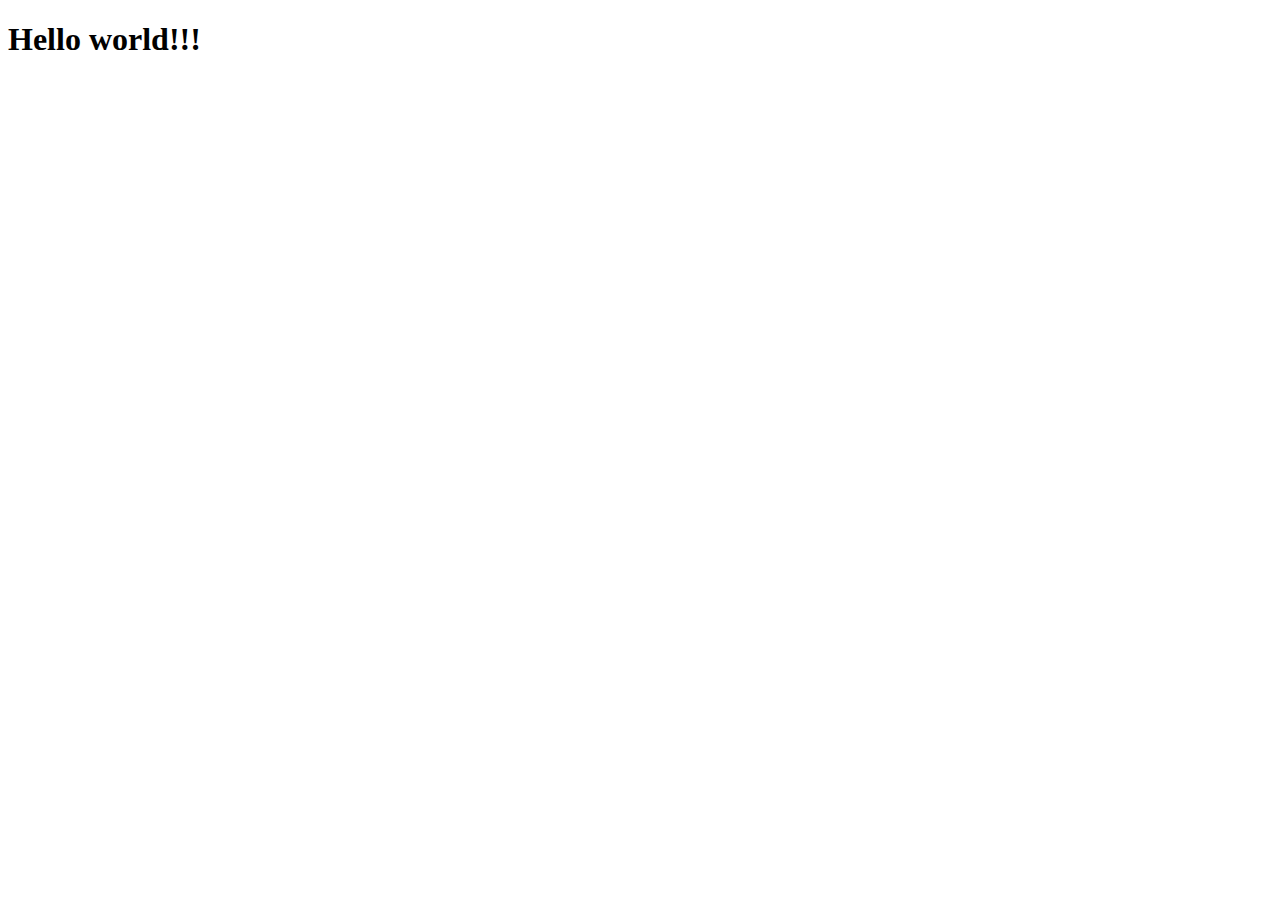
==== index.html @ 1564b21c "firt commit" ====
<!DOCTYPE html>
<html lang="en">
<head>
    <meta charset="UTF-8">
    <meta http-equiv="X-UA-Compatible" content="IE=edge">
    <meta name="viewport" content="width=device-width, initial-scale=1.0">
    <title>Document</title>
</head>
<body>
    <h1>Hello world!!!</h1>
</body>
</html>
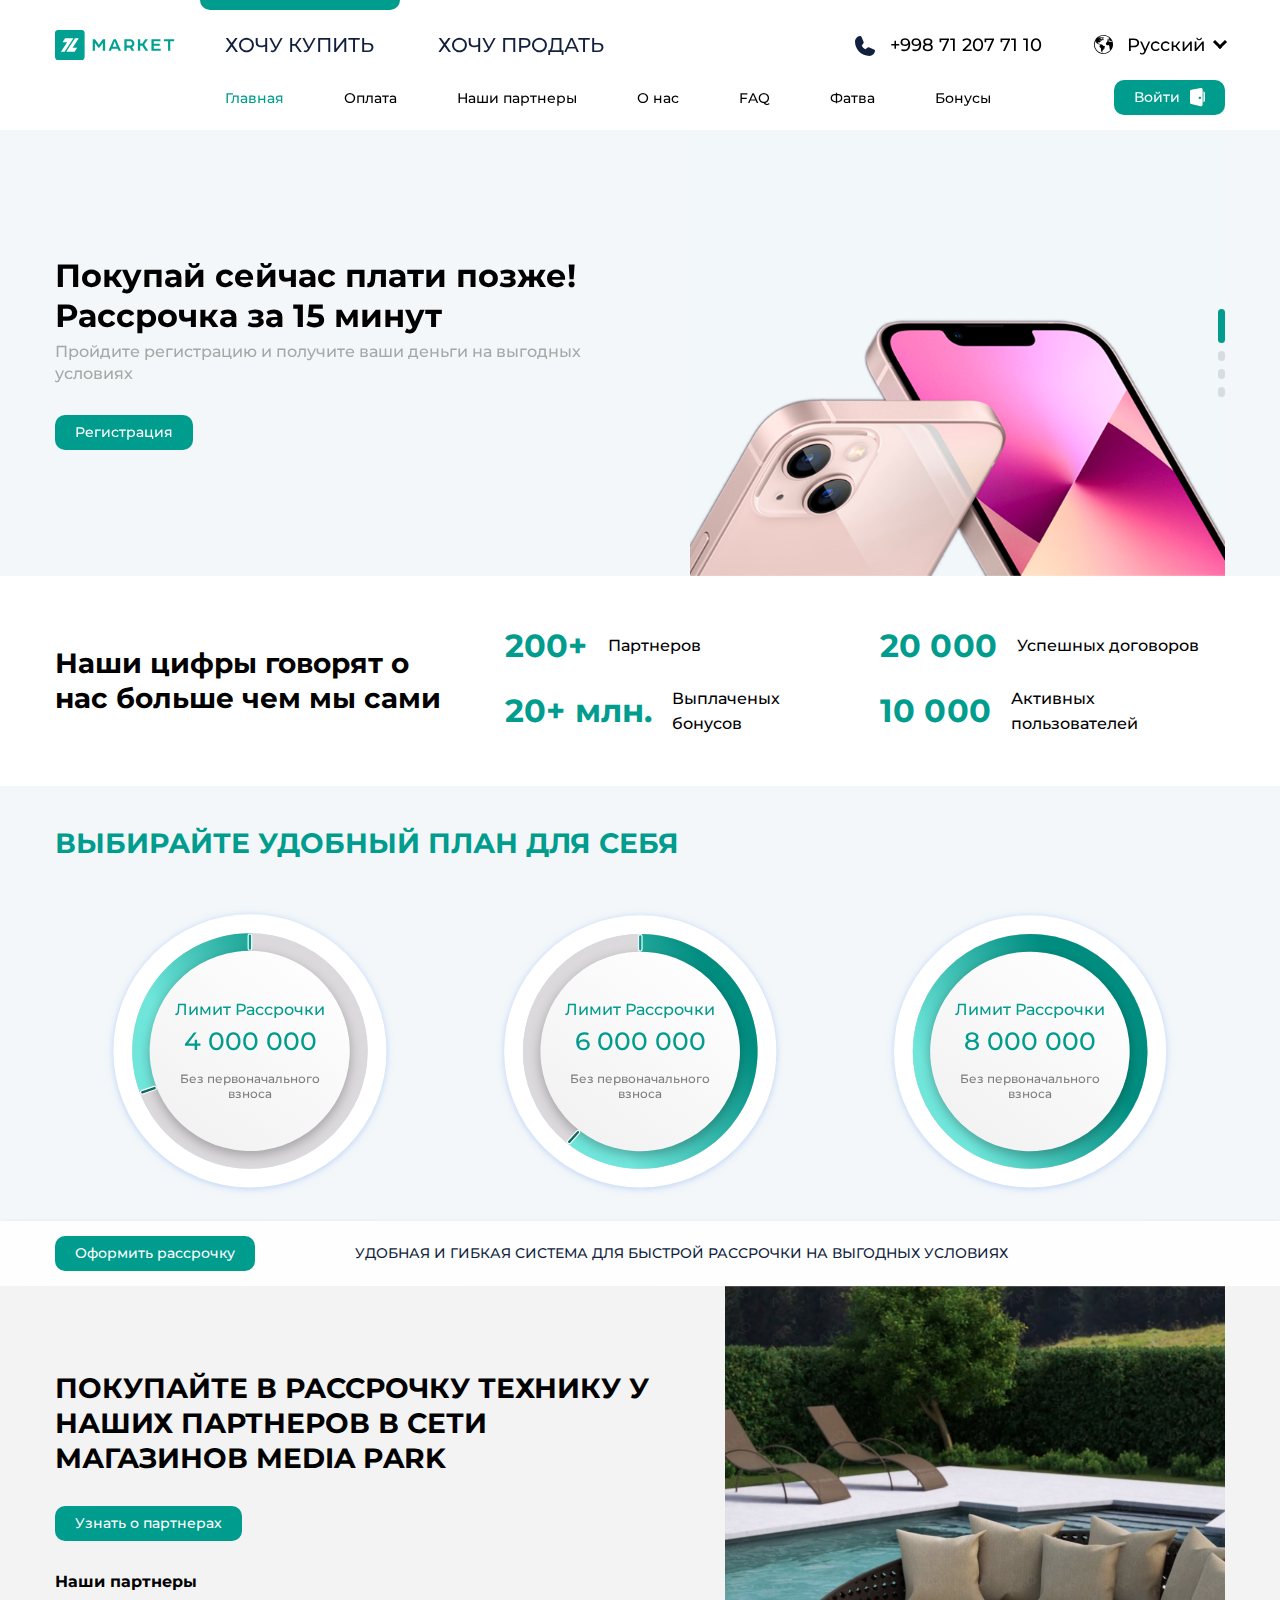
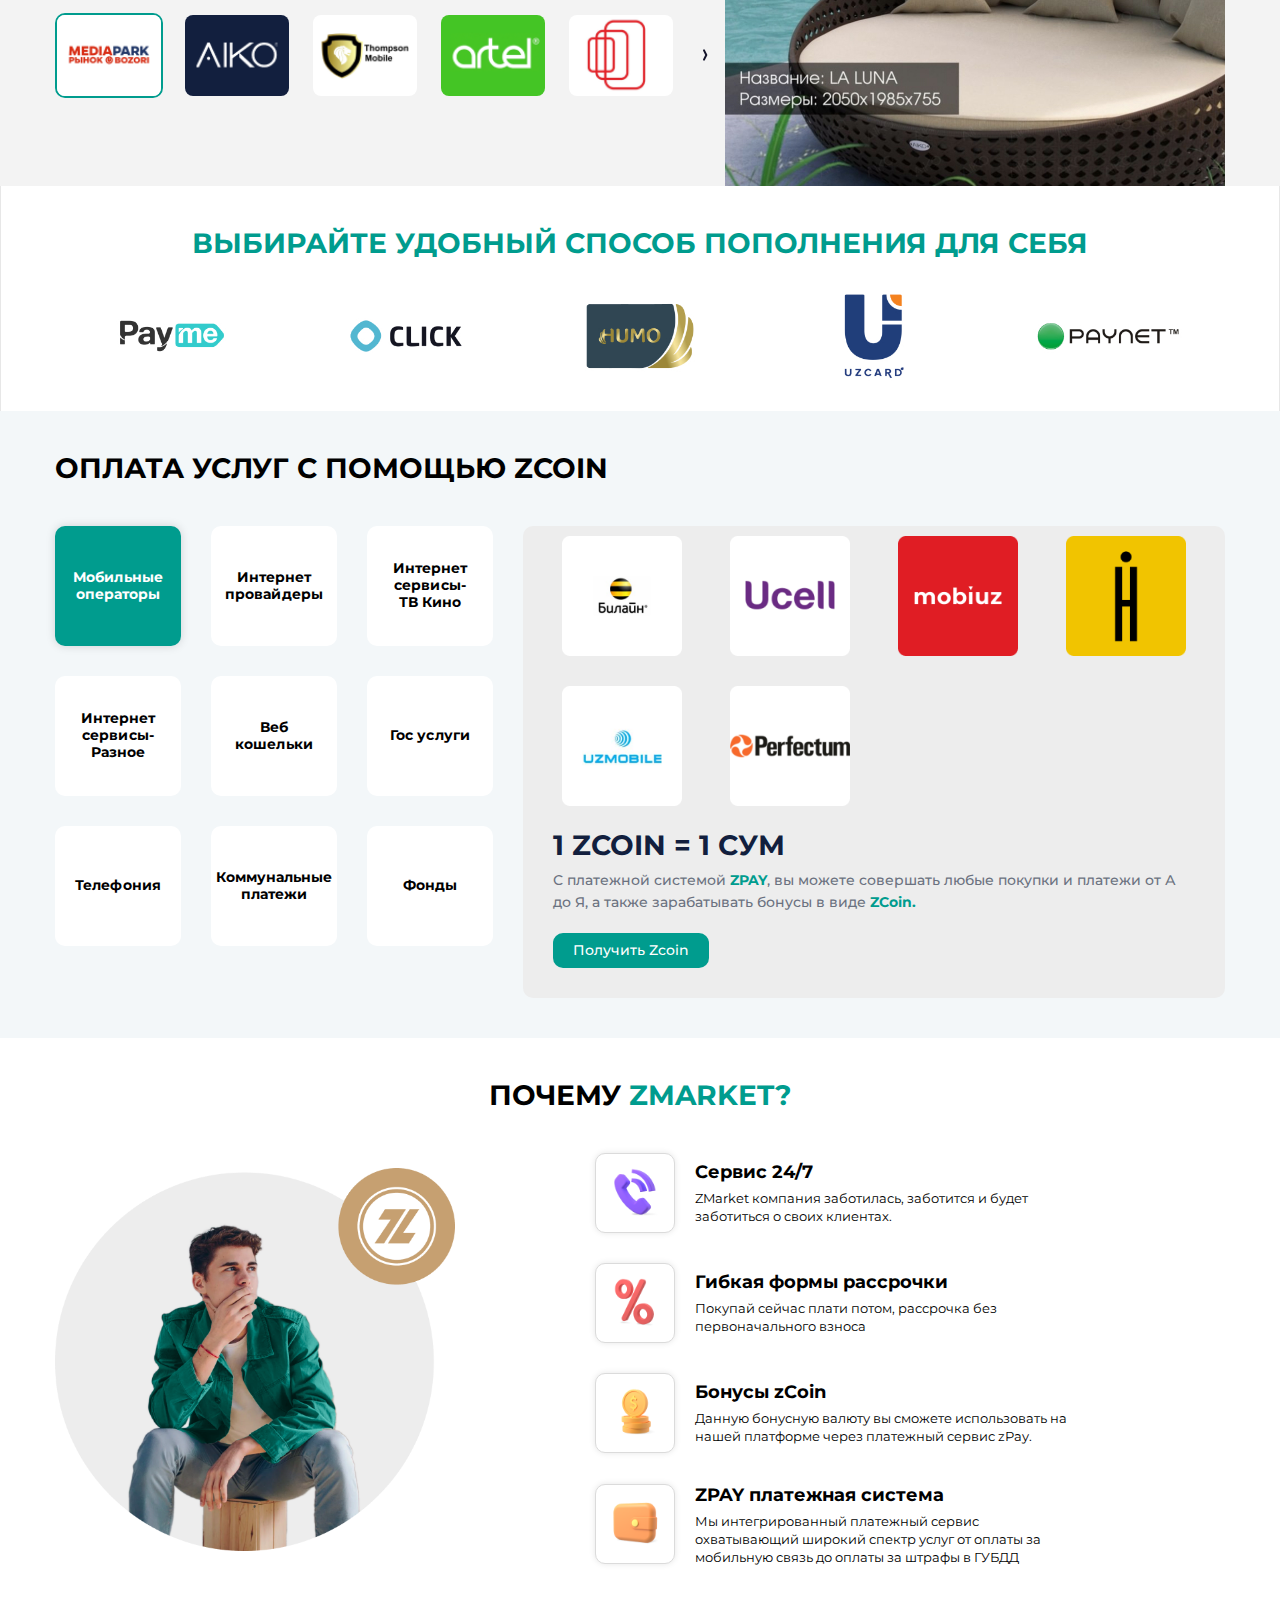
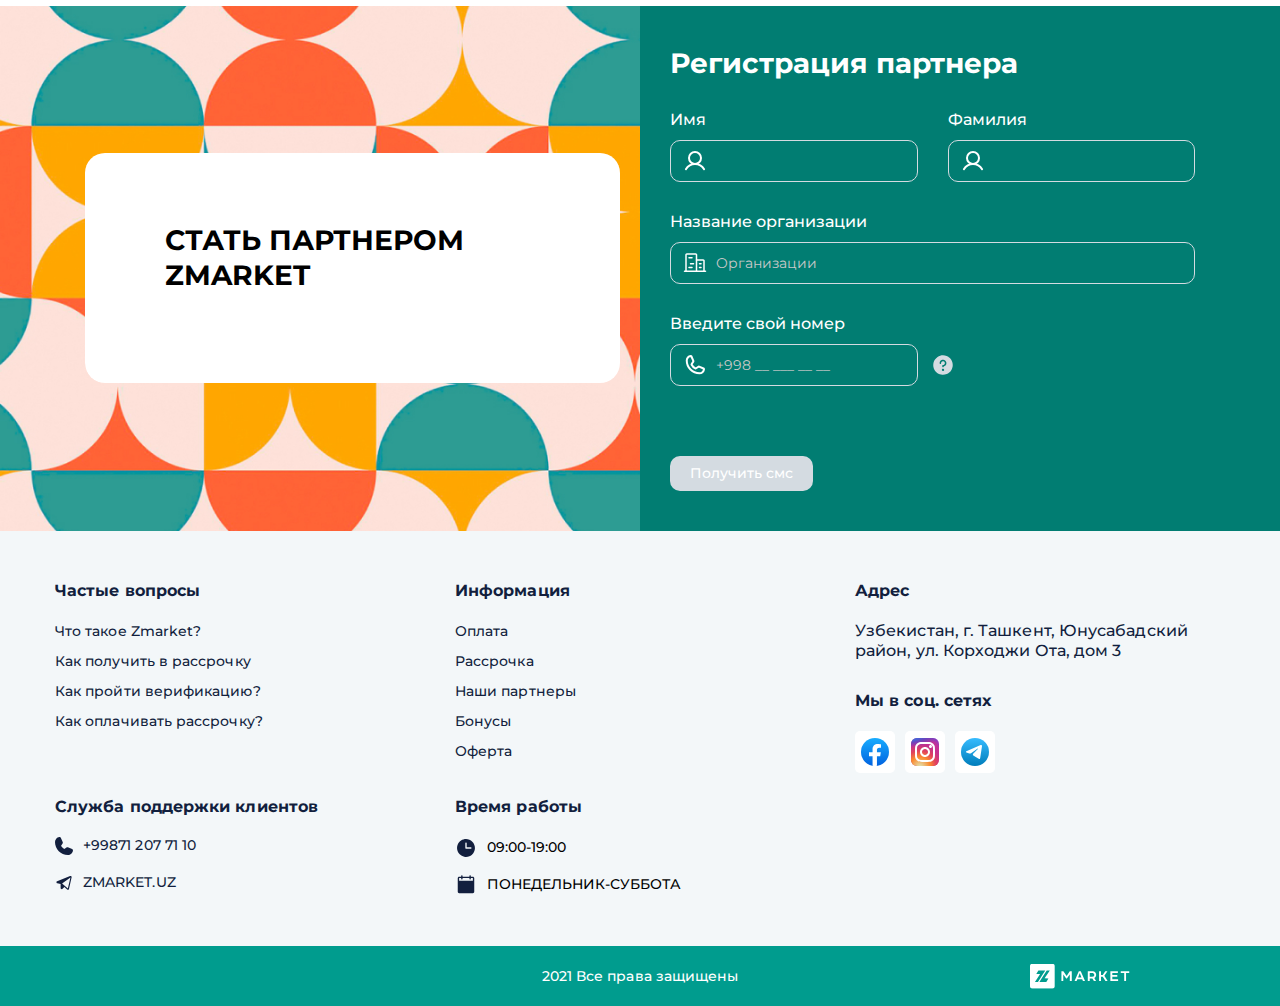
==== commit 145752c5: "add pages" ====
--- a/index.html
+++ b/index.html
@@ -1,12 +1 @@
-<!DOCTYPE html>
-<html lang="en">
-<head>
-    <meta charset="UTF-8">
-    <meta http-equiv="X-UA-Compatible" content="IE=edge">
-    <meta name="viewport" content="width=device-width, initial-scale=1.0">
-    <title>Document</title>
-</head>
-<body>
-    <h1>Hello world!!!</h1>
-</body>
-</html>+<!DOCTYPE html><html lang="en"><head><meta charset="UTF-8"><meta name="viewport" content="width=device-width,initial-scale=1"><meta http-equiv="X-UA-Compatible" content="ie=edge"><title>Generated by Gulp</title><link rel="preconnect" href="https://fonts.googleapis.com"><link rel="preconnect" href="https://fonts.gstatic.com" crossorigin><link href="https://fonts.googleapis.com/css2?family=Montserrat:wght@400;500;700&display=swap" rel="stylesheet"><link rel="stylesheet" href="css/swiper-bundle.min.css"><link rel="stylesheet" href="css/bootstrap.min.css"><link rel="stylesheet" href="css/vendor.min.css"><link rel="stylesheet" href="css/frontend.min.css"><link rel="stylesheet" href="css/style.css"></head><body class="redesign"><header><div class="hdr__sidebar__menu"><div class="main"><a href="#" data-toggle="modal" data-target="#exampleModalCenter" class="enter__to__site btn__template">Войти</a></div></div><div class="container"><div class="hdr__top"><div class="hdr__top__left"><a href="#" class="logo"><img src="images/logo.svg" alt=""></a><div class="sell_and_buy_block"><a href="#" class="active">Хочу купить</a> <a href="#">Хочу продать</a></div></div><div class="hdr__top__right"><a href="tel:+998 71 207 71 10" class="phone"><svg width="25" height="25" viewBox="0 0 25 25" fill="none" xmlns="http://www.w3.org/2000/svg"><path d="M23.7465 16.8033L17.8917 14.2942C17.586 14.1626 17.2523 14.1096 16.9209 14.1401C16.5895 14.1705 16.271 14.2834 15.9944 14.4685L12.864 16.5552C10.9508 15.6247 9.40234 14.083 8.46338 12.174L8.46362 12.1737L10.543 8.99646C10.724 8.72063 10.8338 8.40424 10.8626 8.07558C10.8914 7.74693 10.8383 7.41626 10.708 7.11316L8.19653 1.25342C8.02558 0.855659 7.73038 0.523977 7.35513 0.308034C6.97989 0.0920911 6.54479 0.00350612 6.11499 0.0555428C4.42607 0.272694 2.87398 1.09728 1.74865 2.37525C0.623315 3.65323 0.00172616 5.29718 0 7C0 16.9253 8.07471 25 18 25C19.7028 24.9983 21.3468 24.3767 22.6248 23.2513C23.9028 22.126 24.7273 20.5738 24.9445 18.8849C24.9964 18.4551 24.9077 18.02 24.6917 17.6448C24.4758 17.2696 24.1442 16.9744 23.7465 16.8033Z" fill="#121F3E"/></svg> +998 71 207 71 10</a><div class="language"><img src="images/earth.svg" alt=""> <span>Русский</span> <a href="#">Oʻzbekcha</a></div></div></div><div class="hdr__bottom"><div class="hamburger"><img src="images/hamburger.svg" alt=""></div><a href="index.html" class="logo__mobile"><img src="images/logo__ftr.svg" alt=""></a><div class="hdr__bottom__left"><ul><li><a href="#" class="active">Главная</a></li><li><a href="#">Оплата</a></li><li><a href="#">Наши партнеры</a></li><li><a href="#">О нас</a></li><li><a href="#">FAQ</a></li><li><a href="fatva.pdf" target="_blank">Фатва</a></li><li><a href="#">Бонусы</a></li></ul></div><a data-toggle="modal" data-target="#exampleModalCenter" href="#" class="enter__to__site btn__template">Войти <img src="images/enter.svg" alt=""></a></div></div></header><section class="installment__apply"><div class="container"><div class="swiper-container"><div class="swiper-wrapper"><div class="swiper-slide"><div class="installment_apply_main"><div class="left"><h2>Покупай сейчас плати позже! Рассрочка за 15 минут</h2><p>Пройдите регистрацию и получите ваши деньги на выгодных условиях</p><a href="#" class="btn__template">Регистрация</a></div><div class="right"><img src="images/phone_big.png" alt=""></div></div></div><div class="swiper-slide"><div class="installment_apply_main"><div class="left"><h2>Оформите рассрочку быстро за 3 шага</h2><p>Пройдите регистрацию и получите ваши деньги на выгодных условиях регистрацию и получите ваши деньги на выгодных условиях</p><a href="#" class="btn__template">Регистрация</a></div><div class="right"><img src="images/phone_big.png" alt=""></div></div></div><div class="swiper-slide"><div class="installment_apply_main"><div class="left"><h2>Оформите рассрочку быстро за 3 шага</h2><p>Пройдите регистрацию и получите ваши деньги на выгодных условиях</p><a href="#" class="btn__template">Регистрация</a></div><div class="right"><img src="images/phone_big.png" alt=""></div></div></div><div class="swiper-slide"><div class="installment_apply_main"><div class="left"><h2>Оформите рассрочку быстро за 3 шага</h2><p>Пройдите регистрацию регистрацию и получите ваши деньги на выгодных условиях и получите ваши деньги на выгодных условиях</p><a href="#" class="btn__template">Регистрация</a></div><div class="right"><img src="images/phone_big.png" alt=""></div></div></div></div><div class="swiper-pagination"></div></div></div></section><section class="about__width__numbers"><div class="container"><div class="flexis"><h2>Наши цифры говорят о нас больше чем мы сами</h2><div class="row"><div class="col-sm-6 col-3 flexible"><b>200+</b><span>Партнеров</span></div><div class="col-sm-6 col-3 flexible"><b>20 000</b><span>Успешных договоров</span></div><div class="col-sm-6 col-3 flexible"><b>20+ млн. </b><span>Выплаченых бонусов</span></div><div class="col-sm-6 col-3 flexible"><b>10 000</b><span>Активных пользователей</span></div></div></div></div></section><section class="choose__convenient__plan"><div class="top__convenient__plan"><div class="container"><h2 class="green__title">ВЫбирайте удобный план для себя</h2><div class="rounded_blocks_main"><div class="item_round" style="background-image: url('images/round1.svg');"><p>Лимит Рассрочки</p><b>4 000 000</b> <span>Без первоначального взноса</span></div><div class="item_round" style="background-image: url('images/round2.svg');"><p>Лимит Рассрочки</p><b>6 000 000</b> <span>Без первоначального взноса</span></div><div class="item_round" style="background-image: url('images/round3.svg');"><p>Лимит Рассрочки</p><b>8 000 000</b> <span>Без первоначального взноса</span></div></div></div></div><div class="bottom__convenient__plan"><div class="container"><div class="flexis"><a href="#" class="btn__template">Оформить рассрочку</a><p>Удобная и гибкая система для быстрой рассрочки на выгодных условиях</p></div></div></div></section><section class="by__from__our__partners"><div class="container"><div class="main__wrap"><h2>Покупайте В рассрочку технику у наших партнеров в сети магазинов Media Park</h2><a href="#" class="btn__template">Узнать о партнерах</a><h5>Наши партнеры</h5><div class="thumb__swiper"><div class="swiper-container gallery-thumbs"><div class="swiper-wrapper"><div class="swiper-slide"><img src="images/p1.png"></div><div class="swiper-slide"><img src="images/p2.png"></div><div class="swiper-slide"><img src="images/p3.png"></div><div class="swiper-slide"><img src="images/p4.png"></div><div class="swiper-slide"><img src="images/p5.png"></div><div class="swiper-slide"><img src="images/p6.png"></div><div class="swiper-slide"><img src="images/p3.png"></div><div class="swiper-slide"><img src="images/p4.png"></div></div></div><div class="prev__btn"><svg width="8" height="16" viewBox="0 0 8 16" fill="none" xmlns="http://www.w3.org/2000/svg"><path d="M5 3.33333L2.67894 7.97544L5 12.6176" stroke="#14142B" stroke-width="2" stroke-linecap="round" stroke-linejoin="round"/></svg></div><div class="next__btn"><svg width="8" height="16" viewBox="0 0 8 16" fill="none" xmlns="http://www.w3.org/2000/svg"><path d="M3 3.33333L5.32106 7.97544L3 12.6176" stroke="#14142B" stroke-width="2" stroke-linecap="round" stroke-linejoin="round"/></svg></div></div><div class="swiper-container gallery-top"><div class="swiper-wrapper"><div class="swiper-slide"><img src="images/aiko.jpg" alt=""></div><div class="swiper-slide"><img src="images/aiko.jpg" alt=""></div><div class="swiper-slide"><img src="images/aiko.jpg" alt=""></div><div class="swiper-slide"><img src="images/aiko.jpg" alt=""></div><div class="swiper-slide"><img src="images/aiko.jpg" alt=""></div><div class="swiper-slide"><img src="images/aiko.jpg" alt=""></div><div class="swiper-slide"><img src="images/aiko.jpg" alt=""></div><div class="swiper-slide"><img src="images/aiko.jpg" alt=""></div></div></div></div></div></section><section class="choose__type__pay"><div class="container"><h2 class="green__title">ВЫбирайте удобный способ пополнения для себя</h2><div class="flexible"><img src="images/payme.jpg" alt=""> <img src="images/click.jpg" alt=""> <img src="images/humo.jpg" alt=""> <img src="images/uzcard.jpg" alt=""> <img src="images/paynet.jpg" alt=""></div></div></section><section class="payment__using__zcoin"><div class="container"><h2>Оплата услуг с помощью ZCoin</h2><div class="payment__tab"><ul class="row row__60 nav"><li class="col-md-4"><a href="#ta1" class="active" data-toggle="tab">Мобильные операторы</a></li><li class="col-md-4"><a href="#ta2" data-toggle="tab">Интернет провайдеры</a></li><li class="col-md-4"><a href="#ta3" data-toggle="tab">Интернет сервисы- ТВ Кино</a></li><li class="col-md-4"><a href="#ta4" data-toggle="tab">Интернет сервисы-Разное</a></li><li class="col-md-4"><a href="#ta5" data-toggle="tab">Веб кошельки</a></li><li class="col-md-4"><a href="#ta6" data-toggle="tab">Гос услуги</a></li><li class="col-md-4"><a href="#ta7" data-toggle="tab">Телефония</a></li><li class="col-md-4"><a href="#ta8" data-toggle="tab">Коммунальные платежи</a></li><li class="col-md-4"><a href="#ta9" data-toggle="tab">Фонды</a></li></ul><div class="tab-content clearfix"><div class="tab-pane in active" id="ta1"><div class="imgs row row__60"><div class="col-md-4"><div class="img__parts"><img src="images/bilayn.png" alt=""></div></div><div class="col-md-4"><div class="img__parts"><img src="images/ucell.png" alt=""></div></div><div class="col-md-4"><div class="img__parts"><img src="images/ums.png" alt=""></div></div><div class="col-md-4"><div class="img__parts"><img src="images/human.png" alt=""></div></div><div class="col-md-4"><div class="img__parts"><img src="images/uzmobile.png" alt=""></div></div><div class="col-md-4"><div class="img__parts"><img src="images/perfectum.png" alt=""></div></div></div><h3>1 ZCOIN = 1 СУМ</h3><p>С платежной системой <span>ZPAY</span>, вы можете совершать любые покупки и платежи от А до Я, а также зарабатывать бонусы в виде <span>ZCoin.</span></p><a href="#" class="btn__template">Получить Zcoin</a></div><div class="tab-pane fade" id="ta2"><div class="imgs row row__60"><div class="col-md-4"><div class="img__parts"><img src="images/ums.png" alt=""></div></div><div class="col-md-4"><div class="img__parts"><img src="images/human.png" alt=""></div></div><div class="col-md-4"><div class="img__parts"><img src="images/uzmobile.png" alt=""></div></div><div class="col-md-4"><div class="img__parts"><img src="images/bilayn.png" alt=""></div></div><div class="col-md-4"><div class="img__parts"><img src="images/ucell.png" alt=""></div></div><div class="col-md-4"><div class="img__parts"><img src="images/perfectum.png" alt=""></div></div></div><h3>1 ZCOIN = 1 СУМ</h3><p>С платежной системой <span>ZPAY</span>, вы можете совершать любые покупки и платежи от А до Я, а также зарабатывать бонусы в виде <span>ZCoin.</span></p><a href="#" class="btn__template">Получить Zcoin</a></div><div class="tab-pane fade" id="ta3"><div class="imgs row row__60"><div class="col-md-4"><div class="img__parts"><img src="images/bilayn.png" alt=""></div></div><div class="col-md-4"><div class="img__parts"><img src="images/ucell.png" alt=""></div></div><div class="col-md-4"><div class="img__parts"><img src="images/ums.png" alt=""></div></div><div class="col-md-4"><div class="img__parts"><img src="images/human.png" alt=""></div></div><div class="col-md-4"><div class="img__parts"><img src="images/uzmobile.png" alt=""></div></div><div class="col-md-4"><div class="img__parts"><img src="images/perfectum.png" alt=""></div></div></div><h3>1 ZCOIN = 1 СУМ</h3><p>С платежной системой <span>ZPAY</span>, вы можете совершать любые покупки и платежи от А до Я, а также зарабатывать бонусы в виде <span>ZCoin.</span></p><p>С платежной системой <span>ZPAY</span>, вы можете совершать любые покупки и платежи от А до Я, а также зарабатывать бонусы в виде <span>ZCoin.</span></p><a href="#" class="btn__template">Получить Zcoin</a></div><div class="tab-pane fade" id="ta4"><div class="imgs row row__60"><div class="col-md-4"><div class="img__parts"><img src="images/bilayn.png" alt=""></div></div><div class="col-md-4"><div class="img__parts"><img src="images/ucell.png" alt=""></div></div><div class="col-md-4"><div class="img__parts"><img src="images/ums.png" alt=""></div></div><div class="col-md-4"><div class="img__parts"><img src="images/human.png" alt=""></div></div><div class="col-md-4"><div class="img__parts"><img src="images/uzmobile.png" alt=""></div></div><div class="col-md-4"><div class="img__parts"><img src="images/perfectum.png" alt=""></div></div></div><h3>1 ZCOIN = 1 СУМ</h3><p>С платежной системой <span>ZPAY</span>, вы можете совершать любые покупки и платежи от А до Я, а также зарабатывать бонусы в виде <span>ZCoin.</span></p><a href="#" class="btn__template">Получить Zcoin</a></div><div class="tab-pane fade" id="ta5"><div class="imgs row row__60"><div class="col-md-4"><div class="img__parts"><img src="images/bilayn.png" alt=""></div></div><div class="col-md-4"><div class="img__parts"><img src="images/ucell.png" alt=""></div></div><div class="col-md-4"><div class="img__parts"><img src="images/ums.png" alt=""></div></div><div class="col-md-4"><div class="img__parts"><img src="images/human.png" alt=""></div></div><div class="col-md-4"><div class="img__parts"><img src="images/uzmobile.png" alt=""></div></div><div class="col-md-4"><div class="img__parts"><img src="images/perfectum.png" alt=""></div></div></div><h3>1 ZCOIN = 1 СУМ</h3><p>С платежной системой <span>ZPAY</span>, вы можете совершать любые покупки и платежи от А до Я, а также зарабатывать бонусы в виде <span>ZCoin.</span></p><p>С платежной системой <span>ZPAY</span>, вы можете совершать любые покупки и платежи от А до Я, а также зарабатывать бонусы в виде <span>ZCoin.</span></p><p>С платежной системой <span>ZPAY</span>, вы можете совершать любые покупки и платежи от А до Я, а также зарабатывать бонусы в виде <span>ZCoin.</span></p><a href="#" class="btn__template">Получить Zcoin</a></div><div class="tab-pane fade" id="ta6"><div class="imgs row row__60"><div class="col-md-4"><div class="img__parts"><img src="images/bilayn.png" alt=""></div></div><div class="col-md-4"><div class="img__parts"><img src="images/ucell.png" alt=""></div></div><div class="col-md-4"><div class="img__parts"><img src="images/ums.png" alt=""></div></div><div class="col-md-4"><div class="img__parts"><img src="images/human.png" alt=""></div></div><div class="col-md-4"><div class="img__parts"><img src="images/uzmobile.png" alt=""></div></div><div class="col-md-4"><div class="img__parts"><img src="images/perfectum.png" alt=""></div></div></div><h3>1 ZCOIN = 1 СУМ</h3><p>С платежной системой <span>ZPAY</span>, вы можете совершать любые покупки и платежи от А до Я, а также зарабатывать бонусы в виде <span>ZCoin.</span></p><a href="#" class="btn__template">Получить Zcoin</a></div><div class="tab-pane fade" id="ta7"><div class="imgs row row__60"><div class="col-md-4"><div class="img__parts"><img src="images/bilayn.png" alt=""></div></div><div class="col-md-4"><div class="img__parts"><img src="images/ucell.png" alt=""></div></div><div class="col-md-4"><div class="img__parts"><img src="images/ums.png" alt=""></div></div><div class="col-md-4"><div class="img__parts"><img src="images/human.png" alt=""></div></div><div class="col-md-4"><div class="img__parts"><img src="images/uzmobile.png" alt=""></div></div><div class="col-md-4"><div class="img__parts"><img src="images/perfectum.png" alt=""></div></div></div><h3>1 ZCOIN = 1 СУМ</h3><p>С платежной системой <span>ZPAY</span>, вы можете совершать любые покупки и платежи от А до Я, а также зарабатывать бонусы в виде <span>ZCoin.</span></p><a href="#" class="btn__template">Получить Zcoin</a></div><div class="tab-pane fade" id="ta8"><div class="imgs row row__60"><div class="col-md-4"><div class="img__parts"><img src="images/bilayn.png" alt=""></div></div><div class="col-md-4"><div class="img__parts"><img src="images/ucell.png" alt=""></div></div><div class="col-md-4"><div class="img__parts"><img src="images/ums.png" alt=""></div></div><div class="col-md-4"><div class="img__parts"><img src="images/human.png" alt=""></div></div><div class="col-md-4"><div class="img__parts"><img src="images/uzmobile.png" alt=""></div></div><div class="col-md-4"><div class="img__parts"><img src="images/perfectum.png" alt=""></div></div></div><h3>1 ZCOIN = 1 СУМ</h3><p>С платежной системой <span>ZPAY</span>, вы можете совершать любые покупки и платежи от А до Я, а также зарабатывать бонусы в виде <span>ZCoin.</span></p><a href="#" class="btn__template">Получить Zcoin</a></div><div class="tab-pane fade" id="ta9"><div class="imgs row row__60"><div class="col-md-4"><div class="img__parts"><img src="images/bilayn.png" alt=""></div></div><div class="col-md-4"><div class="img__parts"><img src="images/ucell.png" alt=""></div></div><div class="col-md-4"><div class="img__parts"><img src="images/ums.png" alt=""></div></div><div class="col-md-4"><div class="img__parts"><img src="images/human.png" alt=""></div></div><div class="col-md-4"><div class="img__parts"><img src="images/uzmobile.png" alt=""></div></div><div class="col-md-4"><div class="img__parts"><img src="images/perfectum.png" alt=""></div></div></div><h3>1 ZCOIN = 1 СУМ</h3><p>С платежной системой <span>ZPAY</span>, вы можете совершать любые покупки и платежи от А до Я, а также зарабатывать бонусы в виде <span>ZCoin.</span></p><p>С платежной системой <span>ZPAY</span>, вы можете совершать любые покупки и платежи от А до Я, а также зарабатывать бонусы в виде <span>ZCoin.</span></p><p>С платежной системой <span>ZPAY</span>, вы можете совершать любые покупки и платежи от А до Я, а также зарабатывать бонусы в виде <span>ZCoin.</span></p><a href="#" class="btn__template">Получить Zcoin</a></div></div></div></div></section><section class="why__me"><div class="container"><h2 class="green__title"><span>Почему</span> Zmarket?</h2><div class="flexible"><div class="why__me__left"><img src="images/boy.png" alt=""></div><div class="why__me__right"><div class="item__advantage"><div class="img"><img src="images/phone__pink.png" alt=""></div><div class="text"><h5>Сервис 24/7</h5><p>ZMarket компания заботилась, заботится и будет заботиться о своих клиентах.</p></div></div><div class="item__advantage"><div class="img"><img src="images/discount.png" alt=""></div><div class="text"><h5>Гибкая формы рассрочки</h5><p>Покупай сейчас плати потом, рассрочка без первоначального взноса</p></div></div><div class="item__advantage"><div class="img"><img src="images/money.png" alt=""></div><div class="text"><h5>Бонусы zCoin</h5><p>Данную бонусную валюту вы сможете использовать на нашей платформе через платежный сервис zPay.</p></div></div><div class="item__advantage"><div class="img"><img src="images/perspective.png" alt=""></div><div class="text"><h5>ZPAY платежная система</h5><p>Мы интегрированный платежный сервис охватывающий широкий спектр услуг от оплаты за мобильную связь до оплаты за штрафы в ГУБДД</p></div></div></div></div></div></section><section class="become__partner" style="background-image: url('images/mask__bc.jpg');"><div class="container"><div class="flexis"><div class="left__block"><h2>Стать Партнером ZMARKET</h2></div><form action="#" class="right__block form__styles"><h3>Регистрация партнера</h3><div class="row"><div class="col-lg-6"><div class="form-group"><label for="">Имя</label> <input type="text" style="background-image: url('./images/user-icon.svg');"></div></div><div class="col-lg-6"><div class="form-group"><label for="">Фамилия</label> <input type="text" style="background-image: url('./images/user-icon.svg');"></div></div><div class="col-12"><div class="form-group"><label for="">Название организации</label> <input type="text" placeholder="Oрганизации" style="background-image: url('./images/organization.svg');"></div></div><div class="col-lg-6 col-10"><div class="form-group form__width__tooltip"><label for="">Введите свой номер</label> <input type="tel" placeholder="+998 __ ___ __ __" style="background-image: url('./images/phone-for-form.svg');"> <span class="tooltip__style" data-toggle="tooltip" data-placement="right" title="Введите свой номер"><img src="images/question.svg" alt=""></span></div></div></div><button disabled="disabled" class="btn__template">Получить смс</button></form></div></div></section><footer><div class="ftr__top"><div class="container"><div class="row"><div class="col-lg-4 col-sm-6"><h5 class="toggle_ftr">Частые вопросы</h5><ul><li><a href="#">Что такое Zmarket?</a></li><li><a href="#">Как получить в рассрочку</a></li><li><a href="#">Как пройти верификацию?</a></li><li><a href="#">Как оплачивать рассрочку?</a></li></ul></div><div class="col-lg-4 col-sm-6"><h5 class="toggle_ftr">Информация</h5><ul><li><a href="#">Оплата</a></li><li><a href="#">Рассрочка</a></li><li><a href="#">Наши партнеры</a></li><li><a href="#">Бонусы</a></li><li><a href="#">Оферта</a></li></ul></div><div class="col-lg-4 col-sm-6"><h5 class="toggle_ftr address__title__in__ftr">Адрес</h5><div class="to__adress"><a href="https://yandex.uz/maps/10335/tashkent/geo/1563339912/?ll=69.288185%2C41.364367&z=18" target="_blank">Узбекистан, г. Ташкент, Юнусабадский район, ул. Корходжи Ота, дом 3</a></div><h5 class="social__title__in__ftr">Мы в соц. сетях</h5><div class="socials"><a href="#"><img src="images/facebook.svg" alt=""></a><a href="#"><img src="images/instagram.svg" alt=""></a><a href="#"><img src="images/telegram.svg" alt=""></a></div></div><div class="col-lg-4 col-sm-6"><h5>Служба поддержки клиентов</h5><ul class="about_icons"><li><a href="tel:+998712077110" class="flexis"><svg width="25" height="25" viewBox="0 0 25 25" fill="none" xmlns="http://www.w3.org/2000/svg"><path d="M23.7465 16.8033L17.8917 14.2942C17.586 14.1626 17.2523 14.1096 16.9209 14.1401C16.5895 14.1705 16.271 14.2834 15.9944 14.4685L12.864 16.5552C10.9508 15.6247 9.40234 14.083 8.46338 12.174L8.46362 12.1737L10.543 8.99646C10.724 8.72063 10.8338 8.40424 10.8626 8.07558C10.8914 7.74693 10.8383 7.41626 10.708 7.11316L8.19653 1.25342C8.02558 0.855659 7.73038 0.523977 7.35513 0.308034C6.97989 0.0920911 6.54479 0.00350612 6.11499 0.0555428C4.42607 0.272694 2.87398 1.09728 1.74865 2.37525C0.623315 3.65323 0.00172616 5.29718 0 7C0 16.9253 8.07471 25 18 25C19.7028 24.9983 21.3468 24.3767 22.6248 23.2513C23.9028 22.126 24.7273 20.5738 24.9445 18.8849C24.9964 18.4551 24.9077 18.02 24.6917 17.6448C24.4758 17.2696 24.1442 16.9744 23.7465 16.8033Z" fill="#121F3E"/></svg> +99871 207 71 10</a></li><li><a href="https://t.me/zmarket_uz" class="flexis"><svg width="32" height="32" viewBox="0 0 32 32" fill="none" xmlns="http://www.w3.org/2000/svg"><path d="M28.9068 3.96705C28.6313 3.72912 28.2959 3.5711 27.9369 3.51012C27.578 3.44914 27.2092 3.48752 26.8706 3.6211L3.80092 12.6842C3.39881 12.8422 3.05866 13.1261 2.83137 13.4935C2.60409 13.8609 2.50188 14.2921 2.54005 14.7224C2.57822 15.1527 2.75471 15.5591 3.04311 15.8808C3.33152 16.2025 3.71633 16.4221 4.13997 16.5068L9.99983 17.6788V24.9981C9.99949 25.3938 10.1166 25.7807 10.3363 26.1098C10.556 26.4389 10.8684 26.6954 11.234 26.8469C11.5996 26.9983 12.0019 27.0378 12.39 26.9605C12.7781 26.8831 13.1344 26.6923 13.414 26.4122L16.6569 23.1694L21.5789 27.5007C21.9413 27.8225 22.4089 28.0005 22.8936 28.0011C23.1042 28.0009 23.3136 27.9677 23.514 27.9027C23.8445 27.7979 24.1418 27.6082 24.3762 27.3526C24.6105 27.097 24.7737 26.7844 24.8496 26.4461L29.5513 5.92945C29.6332 5.57468 29.6164 5.20428 29.5028 4.85836C29.3892 4.51244 29.1831 4.20421 28.9068 3.96705ZM22.9001 25.9993L12.6011 16.936L27.4317 6.22517L22.9001 25.9993Z" fill="#121F3E"/></svg> zmarket.uz</a></li></ul></div><div class="col-lg-4 col-sm-6"><h5>Время работы</h5><ul class="about_icons"><li class="flexis"><img src="images/clock.svg" alt="">09:00-19:00</li><li class="flexis"><img src="images/calendar.svg" alt="">понедельник-Суббота</li></ul></div></div></div></div><div class="ftr__bottom"><div class="container"><p>2021 Все права защищены</p><a href="index.html" class="logo"><img src="images/logo__ftr.svg" alt=""></a></div></div></footer></body><div class="modal fade" id="exampleModalCenter" tabindex="-1" role="dialog" aria-labelledby="exampleModalCenterTitle" aria-hidden="true"><div class="modal-dialog modal-dialog-centered" role="document"><div class="modal-content"><button type="button" class="close close__popup__icon" data-dismiss="modal" aria-label="Close"><span aria-hidden="true">&times;</span></button><div class="modal-body"><h2>Выберите тип пользователя</h2><div class="btns"><a href="register_partner1.html" class="btn__template for__partners">Для партнеров</a> <a href="register_client.html" class="btn__template for__clients">Для клиентов</a></div></div></div></div></div><script src="js/jquery.min.js"></script><script src="js/axios.min.js"></script><script src="js/moment.min.js"></script><script src="js/bootstrap.bundle.min.js"></script><script src="js/swiper-bundle.min.js"></script><script src="js/popper.min.js"></script><script src="js/vue.min.js"></script><script src="js/vendor.min.js"></script><script src="js/app.min.js"></script><script src="js/main.js"></script></html>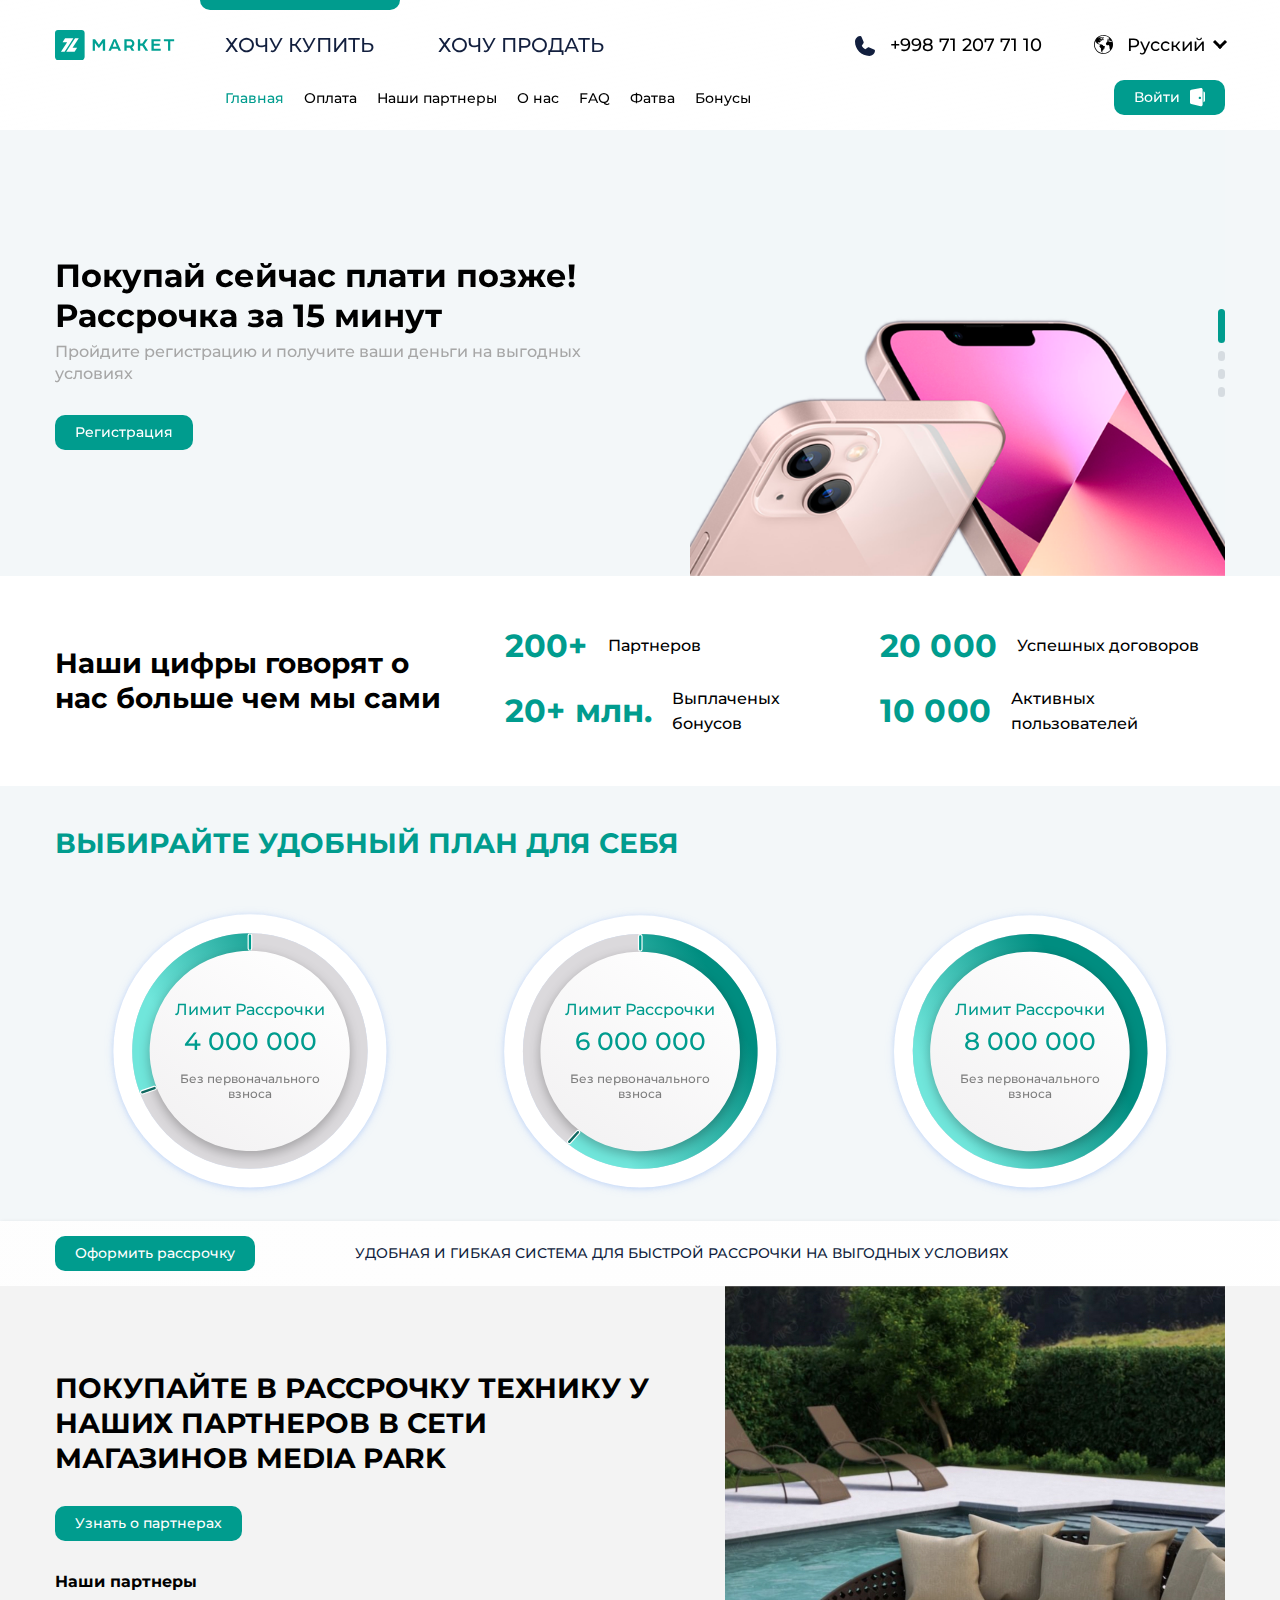
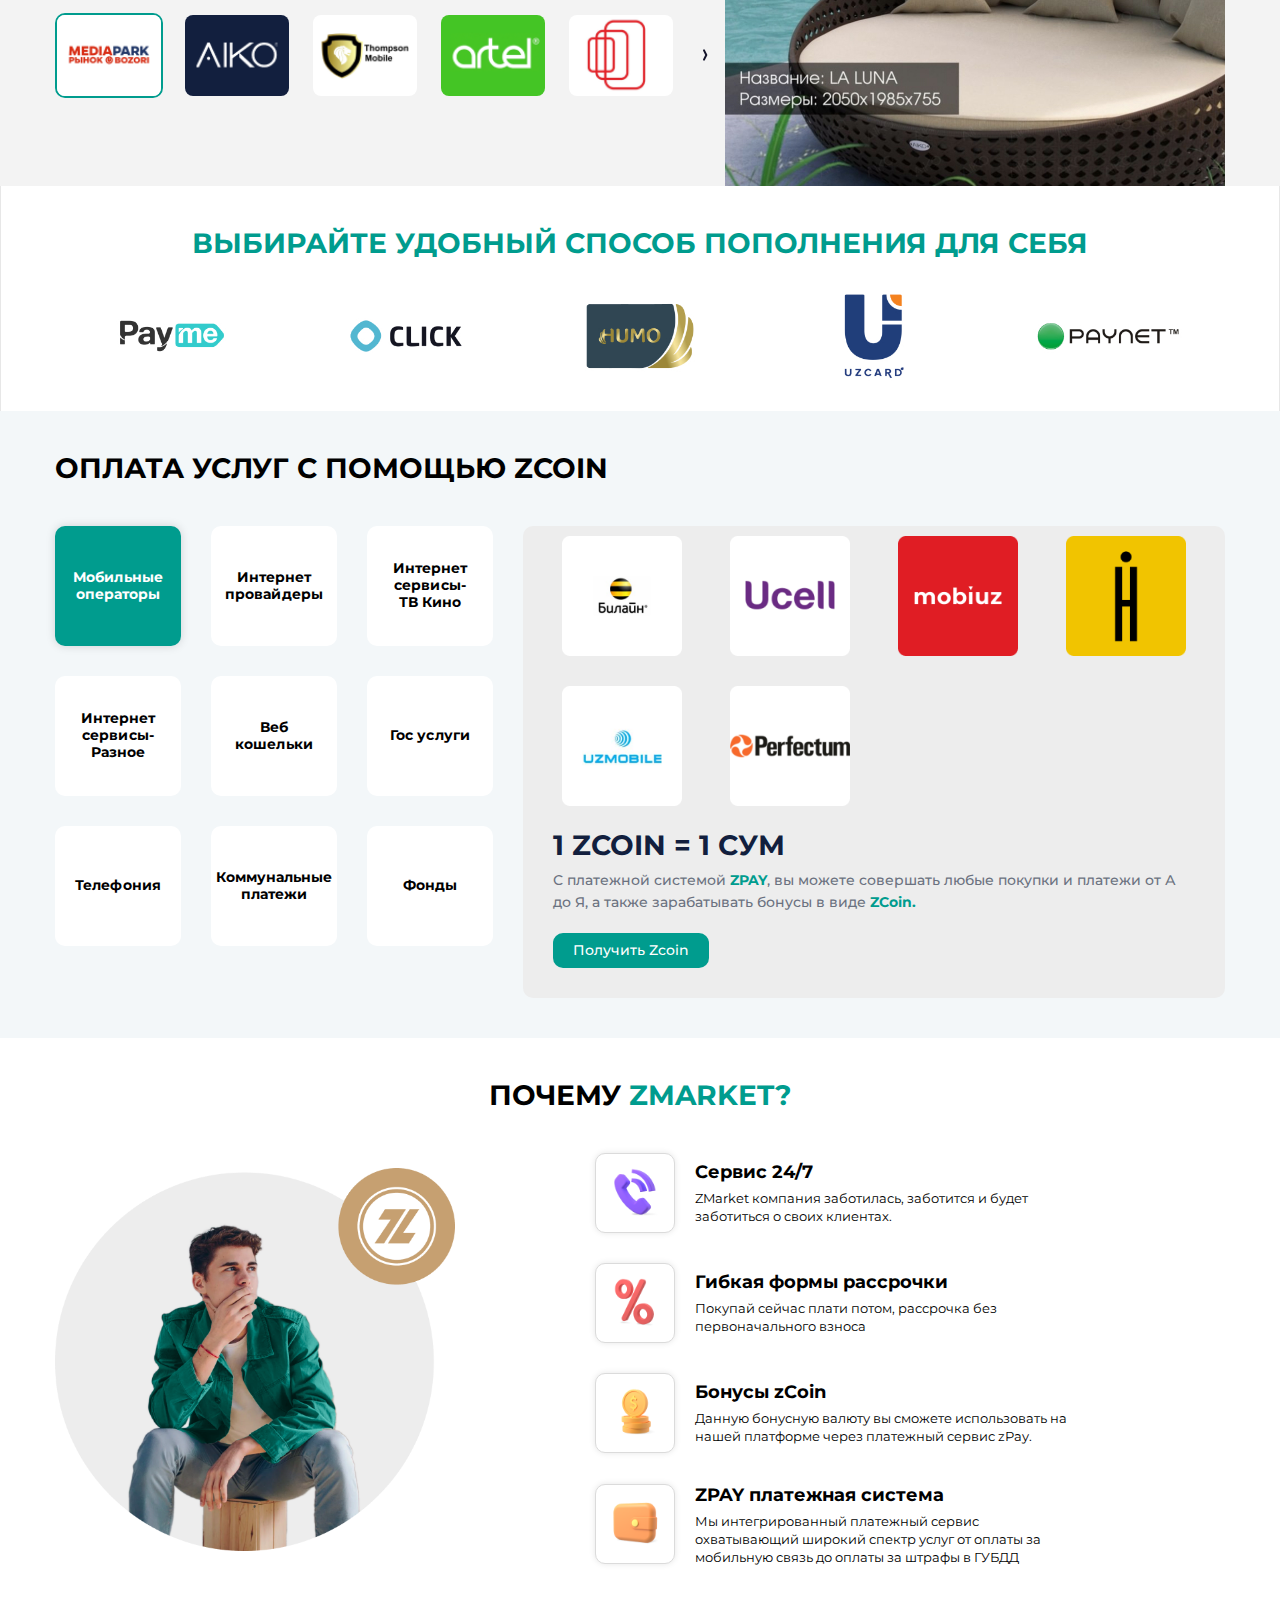
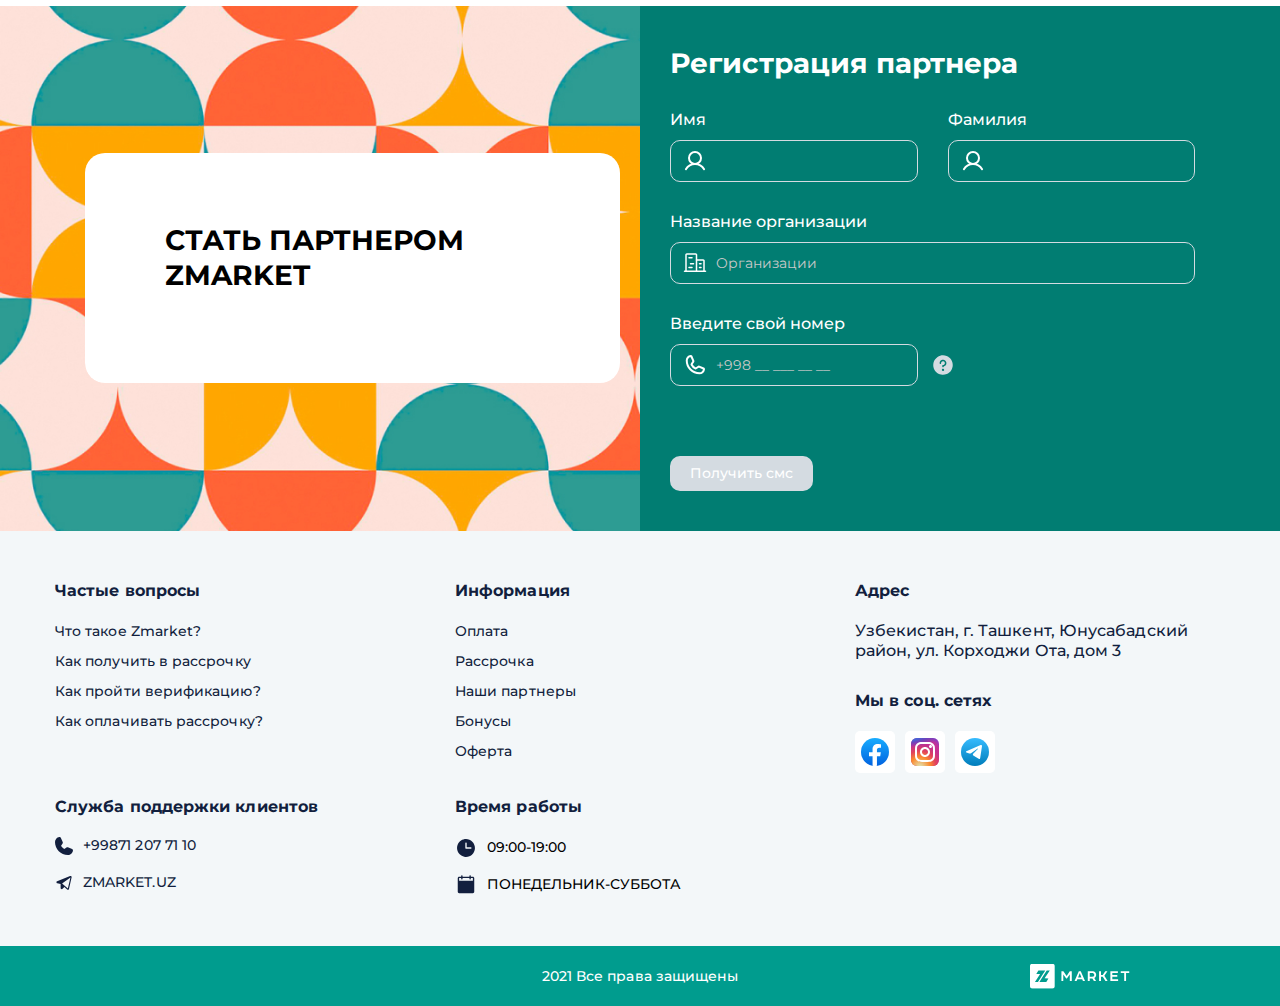
==== commit 03f2df9c: "redesign" ====
--- a/index.html
+++ b/index.html
@@ -1 +1 @@
-<!DOCTYPE html><html lang="en"><head><meta charset="UTF-8"><meta name="viewport" content="width=device-width,initial-scale=1"><meta http-equiv="X-UA-Compatible" content="ie=edge"><title>Generated by Gulp</title><link rel="preconnect" href="https://fonts.googleapis.com"><link rel="preconnect" href="https://fonts.gstatic.com" crossorigin><link href="https://fonts.googleapis.com/css2?family=Montserrat:wght@400;500;700&display=swap" rel="stylesheet"><link rel="stylesheet" href="css/swiper-bundle.min.css"><link rel="stylesheet" href="css/bootstrap.min.css"><link rel="stylesheet" href="css/vendor.min.css"><link rel="stylesheet" href="css/frontend.min.css"><link rel="stylesheet" href="css/style.css"></head><body class="redesign"><header><div class="hdr__sidebar__menu"><div class="main"><a href="#" data-toggle="modal" data-target="#exampleModalCenter" class="enter__to__site btn__template">Войти</a></div></div><div class="container"><div class="hdr__top"><div class="hdr__top__left"><a href="#" class="logo"><img src="images/logo.svg" alt=""></a><div class="sell_and_buy_block"><a href="#" class="active">Хочу купить</a> <a href="#">Хочу продать</a></div></div><div class="hdr__top__right"><a href="tel:+998 71 207 71 10" class="phone"><svg width="25" height="25" viewBox="0 0 25 25" fill="none" xmlns="http://www.w3.org/2000/svg"><path d="M23.7465 16.8033L17.8917 14.2942C17.586 14.1626 17.2523 14.1096 16.9209 14.1401C16.5895 14.1705 16.271 14.2834 15.9944 14.4685L12.864 16.5552C10.9508 15.6247 9.40234 14.083 8.46338 12.174L8.46362 12.1737L10.543 8.99646C10.724 8.72063 10.8338 8.40424 10.8626 8.07558C10.8914 7.74693 10.8383 7.41626 10.708 7.11316L8.19653 1.25342C8.02558 0.855659 7.73038 0.523977 7.35513 0.308034C6.97989 0.0920911 6.54479 0.00350612 6.11499 0.0555428C4.42607 0.272694 2.87398 1.09728 1.74865 2.37525C0.623315 3.65323 0.00172616 5.29718 0 7C0 16.9253 8.07471 25 18 25C19.7028 24.9983 21.3468 24.3767 22.6248 23.2513C23.9028 22.126 24.7273 20.5738 24.9445 18.8849C24.9964 18.4551 24.9077 18.02 24.6917 17.6448C24.4758 17.2696 24.1442 16.9744 23.7465 16.8033Z" fill="#121F3E"/></svg> +998 71 207 71 10</a><div class="language"><img src="images/earth.svg" alt=""> <span>Русский</span> <a href="#">Oʻzbekcha</a></div></div></div><div class="hdr__bottom"><div class="hamburger"><img src="images/hamburger.svg" alt=""></div><a href="index.html" class="logo__mobile"><img src="images/logo__ftr.svg" alt=""></a><div class="hdr__bottom__left"><ul><li><a href="#" class="active">Главная</a></li><li><a href="#">Оплата</a></li><li><a href="#">Наши партнеры</a></li><li><a href="#">О нас</a></li><li><a href="#">FAQ</a></li><li><a href="fatva.pdf" target="_blank">Фатва</a></li><li><a href="#">Бонусы</a></li></ul></div><a data-toggle="modal" data-target="#exampleModalCenter" href="#" class="enter__to__site btn__template">Войти <img src="images/enter.svg" alt=""></a></div></div></header><section class="installment__apply"><div class="container"><div class="swiper-container"><div class="swiper-wrapper"><div class="swiper-slide"><div class="installment_apply_main"><div class="left"><h2>Покупай сейчас плати позже! Рассрочка за 15 минут</h2><p>Пройдите регистрацию и получите ваши деньги на выгодных условиях</p><a href="#" class="btn__template">Регистрация</a></div><div class="right"><img src="images/phone_big.png" alt=""></div></div></div><div class="swiper-slide"><div class="installment_apply_main"><div class="left"><h2>Оформите рассрочку быстро за 3 шага</h2><p>Пройдите регистрацию и получите ваши деньги на выгодных условиях регистрацию и получите ваши деньги на выгодных условиях</p><a href="#" class="btn__template">Регистрация</a></div><div class="right"><img src="images/phone_big.png" alt=""></div></div></div><div class="swiper-slide"><div class="installment_apply_main"><div class="left"><h2>Оформите рассрочку быстро за 3 шага</h2><p>Пройдите регистрацию и получите ваши деньги на выгодных условиях</p><a href="#" class="btn__template">Регистрация</a></div><div class="right"><img src="images/phone_big.png" alt=""></div></div></div><div class="swiper-slide"><div class="installment_apply_main"><div class="left"><h2>Оформите рассрочку быстро за 3 шага</h2><p>Пройдите регистрацию регистрацию и получите ваши деньги на выгодных условиях и получите ваши деньги на выгодных условиях</p><a href="#" class="btn__template">Регистрация</a></div><div class="right"><img src="images/phone_big.png" alt=""></div></div></div></div><div class="swiper-pagination"></div></div></div></section><section class="about__width__numbers"><div class="container"><div class="flexis"><h2>Наши цифры говорят о нас больше чем мы сами</h2><div class="row"><div class="col-sm-6 col-3 flexible"><b>200+</b><span>Партнеров</span></div><div class="col-sm-6 col-3 flexible"><b>20 000</b><span>Успешных договоров</span></div><div class="col-sm-6 col-3 flexible"><b>20+ млн. </b><span>Выплаченых бонусов</span></div><div class="col-sm-6 col-3 flexible"><b>10 000</b><span>Активных пользователей</span></div></div></div></div></section><section class="choose__convenient__plan"><div class="top__convenient__plan"><div class="container"><h2 class="green__title">ВЫбирайте удобный план для себя</h2><div class="rounded_blocks_main"><div class="item_round" style="background-image: url('images/round1.svg');"><p>Лимит Рассрочки</p><b>4 000 000</b> <span>Без первоначального взноса</span></div><div class="item_round" style="background-image: url('images/round2.svg');"><p>Лимит Рассрочки</p><b>6 000 000</b> <span>Без первоначального взноса</span></div><div class="item_round" style="background-image: url('images/round3.svg');"><p>Лимит Рассрочки</p><b>8 000 000</b> <span>Без первоначального взноса</span></div></div></div></div><div class="bottom__convenient__plan"><div class="container"><div class="flexis"><a href="#" class="btn__template">Оформить рассрочку</a><p>Удобная и гибкая система для быстрой рассрочки на выгодных условиях</p></div></div></div></section><section class="by__from__our__partners"><div class="container"><div class="main__wrap"><h2>Покупайте В рассрочку технику у наших партнеров в сети магазинов Media Park</h2><a href="#" class="btn__template">Узнать о партнерах</a><h5>Наши партнеры</h5><div class="thumb__swiper"><div class="swiper-container gallery-thumbs"><div class="swiper-wrapper"><div class="swiper-slide"><img src="images/p1.png"></div><div class="swiper-slide"><img src="images/p2.png"></div><div class="swiper-slide"><img src="images/p3.png"></div><div class="swiper-slide"><img src="images/p4.png"></div><div class="swiper-slide"><img src="images/p5.png"></div><div class="swiper-slide"><img src="images/p6.png"></div><div class="swiper-slide"><img src="images/p3.png"></div><div class="swiper-slide"><img src="images/p4.png"></div></div></div><div class="prev__btn"><svg width="8" height="16" viewBox="0 0 8 16" fill="none" xmlns="http://www.w3.org/2000/svg"><path d="M5 3.33333L2.67894 7.97544L5 12.6176" stroke="#14142B" stroke-width="2" stroke-linecap="round" stroke-linejoin="round"/></svg></div><div class="next__btn"><svg width="8" height="16" viewBox="0 0 8 16" fill="none" xmlns="http://www.w3.org/2000/svg"><path d="M3 3.33333L5.32106 7.97544L3 12.6176" stroke="#14142B" stroke-width="2" stroke-linecap="round" stroke-linejoin="round"/></svg></div></div><div class="swiper-container gallery-top"><div class="swiper-wrapper"><div class="swiper-slide"><img src="images/aiko.jpg" alt=""></div><div class="swiper-slide"><img src="images/aiko.jpg" alt=""></div><div class="swiper-slide"><img src="images/aiko.jpg" alt=""></div><div class="swiper-slide"><img src="images/aiko.jpg" alt=""></div><div class="swiper-slide"><img src="images/aiko.jpg" alt=""></div><div class="swiper-slide"><img src="images/aiko.jpg" alt=""></div><div class="swiper-slide"><img src="images/aiko.jpg" alt=""></div><div class="swiper-slide"><img src="images/aiko.jpg" alt=""></div></div></div></div></div></section><section class="choose__type__pay"><div class="container"><h2 class="green__title">ВЫбирайте удобный способ пополнения для себя</h2><div class="flexible"><img src="images/payme.jpg" alt=""> <img src="images/click.jpg" alt=""> <img src="images/humo.jpg" alt=""> <img src="images/uzcard.jpg" alt=""> <img src="images/paynet.jpg" alt=""></div></div></section><section class="payment__using__zcoin"><div class="container"><h2>Оплата услуг с помощью ZCoin</h2><div class="payment__tab"><ul class="row row__60 nav"><li class="col-md-4"><a href="#ta1" class="active" data-toggle="tab">Мобильные операторы</a></li><li class="col-md-4"><a href="#ta2" data-toggle="tab">Интернет провайдеры</a></li><li class="col-md-4"><a href="#ta3" data-toggle="tab">Интернет сервисы- ТВ Кино</a></li><li class="col-md-4"><a href="#ta4" data-toggle="tab">Интернет сервисы-Разное</a></li><li class="col-md-4"><a href="#ta5" data-toggle="tab">Веб кошельки</a></li><li class="col-md-4"><a href="#ta6" data-toggle="tab">Гос услуги</a></li><li class="col-md-4"><a href="#ta7" data-toggle="tab">Телефония</a></li><li class="col-md-4"><a href="#ta8" data-toggle="tab">Коммунальные платежи</a></li><li class="col-md-4"><a href="#ta9" data-toggle="tab">Фонды</a></li></ul><div class="tab-content clearfix"><div class="tab-pane in active" id="ta1"><div class="imgs row row__60"><div class="col-md-4"><div class="img__parts"><img src="images/bilayn.png" alt=""></div></div><div class="col-md-4"><div class="img__parts"><img src="images/ucell.png" alt=""></div></div><div class="col-md-4"><div class="img__parts"><img src="images/ums.png" alt=""></div></div><div class="col-md-4"><div class="img__parts"><img src="images/human.png" alt=""></div></div><div class="col-md-4"><div class="img__parts"><img src="images/uzmobile.png" alt=""></div></div><div class="col-md-4"><div class="img__parts"><img src="images/perfectum.png" alt=""></div></div></div><h3>1 ZCOIN = 1 СУМ</h3><p>С платежной системой <span>ZPAY</span>, вы можете совершать любые покупки и платежи от А до Я, а также зарабатывать бонусы в виде <span>ZCoin.</span></p><a href="#" class="btn__template">Получить Zcoin</a></div><div class="tab-pane fade" id="ta2"><div class="imgs row row__60"><div class="col-md-4"><div class="img__parts"><img src="images/ums.png" alt=""></div></div><div class="col-md-4"><div class="img__parts"><img src="images/human.png" alt=""></div></div><div class="col-md-4"><div class="img__parts"><img src="images/uzmobile.png" alt=""></div></div><div class="col-md-4"><div class="img__parts"><img src="images/bilayn.png" alt=""></div></div><div class="col-md-4"><div class="img__parts"><img src="images/ucell.png" alt=""></div></div><div class="col-md-4"><div class="img__parts"><img src="images/perfectum.png" alt=""></div></div></div><h3>1 ZCOIN = 1 СУМ</h3><p>С платежной системой <span>ZPAY</span>, вы можете совершать любые покупки и платежи от А до Я, а также зарабатывать бонусы в виде <span>ZCoin.</span></p><a href="#" class="btn__template">Получить Zcoin</a></div><div class="tab-pane fade" id="ta3"><div class="imgs row row__60"><div class="col-md-4"><div class="img__parts"><img src="images/bilayn.png" alt=""></div></div><div class="col-md-4"><div class="img__parts"><img src="images/ucell.png" alt=""></div></div><div class="col-md-4"><div class="img__parts"><img src="images/ums.png" alt=""></div></div><div class="col-md-4"><div class="img__parts"><img src="images/human.png" alt=""></div></div><div class="col-md-4"><div class="img__parts"><img src="images/uzmobile.png" alt=""></div></div><div class="col-md-4"><div class="img__parts"><img src="images/perfectum.png" alt=""></div></div></div><h3>1 ZCOIN = 1 СУМ</h3><p>С платежной системой <span>ZPAY</span>, вы можете совершать любые покупки и платежи от А до Я, а также зарабатывать бонусы в виде <span>ZCoin.</span></p><p>С платежной системой <span>ZPAY</span>, вы можете совершать любые покупки и платежи от А до Я, а также зарабатывать бонусы в виде <span>ZCoin.</span></p><a href="#" class="btn__template">Получить Zcoin</a></div><div class="tab-pane fade" id="ta4"><div class="imgs row row__60"><div class="col-md-4"><div class="img__parts"><img src="images/bilayn.png" alt=""></div></div><div class="col-md-4"><div class="img__parts"><img src="images/ucell.png" alt=""></div></div><div class="col-md-4"><div class="img__parts"><img src="images/ums.png" alt=""></div></div><div class="col-md-4"><div class="img__parts"><img src="images/human.png" alt=""></div></div><div class="col-md-4"><div class="img__parts"><img src="images/uzmobile.png" alt=""></div></div><div class="col-md-4"><div class="img__parts"><img src="images/perfectum.png" alt=""></div></div></div><h3>1 ZCOIN = 1 СУМ</h3><p>С платежной системой <span>ZPAY</span>, вы можете совершать любые покупки и платежи от А до Я, а также зарабатывать бонусы в виде <span>ZCoin.</span></p><a href="#" class="btn__template">Получить Zcoin</a></div><div class="tab-pane fade" id="ta5"><div class="imgs row row__60"><div class="col-md-4"><div class="img__parts"><img src="images/bilayn.png" alt=""></div></div><div class="col-md-4"><div class="img__parts"><img src="images/ucell.png" alt=""></div></div><div class="col-md-4"><div class="img__parts"><img src="images/ums.png" alt=""></div></div><div class="col-md-4"><div class="img__parts"><img src="images/human.png" alt=""></div></div><div class="col-md-4"><div class="img__parts"><img src="images/uzmobile.png" alt=""></div></div><div class="col-md-4"><div class="img__parts"><img src="images/perfectum.png" alt=""></div></div></div><h3>1 ZCOIN = 1 СУМ</h3><p>С платежной системой <span>ZPAY</span>, вы можете совершать любые покупки и платежи от А до Я, а также зарабатывать бонусы в виде <span>ZCoin.</span></p><p>С платежной системой <span>ZPAY</span>, вы можете совершать любые покупки и платежи от А до Я, а также зарабатывать бонусы в виде <span>ZCoin.</span></p><p>С платежной системой <span>ZPAY</span>, вы можете совершать любые покупки и платежи от А до Я, а также зарабатывать бонусы в виде <span>ZCoin.</span></p><a href="#" class="btn__template">Получить Zcoin</a></div><div class="tab-pane fade" id="ta6"><div class="imgs row row__60"><div class="col-md-4"><div class="img__parts"><img src="images/bilayn.png" alt=""></div></div><div class="col-md-4"><div class="img__parts"><img src="images/ucell.png" alt=""></div></div><div class="col-md-4"><div class="img__parts"><img src="images/ums.png" alt=""></div></div><div class="col-md-4"><div class="img__parts"><img src="images/human.png" alt=""></div></div><div class="col-md-4"><div class="img__parts"><img src="images/uzmobile.png" alt=""></div></div><div class="col-md-4"><div class="img__parts"><img src="images/perfectum.png" alt=""></div></div></div><h3>1 ZCOIN = 1 СУМ</h3><p>С платежной системой <span>ZPAY</span>, вы можете совершать любые покупки и платежи от А до Я, а также зарабатывать бонусы в виде <span>ZCoin.</span></p><a href="#" class="btn__template">Получить Zcoin</a></div><div class="tab-pane fade" id="ta7"><div class="imgs row row__60"><div class="col-md-4"><div class="img__parts"><img src="images/bilayn.png" alt=""></div></div><div class="col-md-4"><div class="img__parts"><img src="images/ucell.png" alt=""></div></div><div class="col-md-4"><div class="img__parts"><img src="images/ums.png" alt=""></div></div><div class="col-md-4"><div class="img__parts"><img src="images/human.png" alt=""></div></div><div class="col-md-4"><div class="img__parts"><img src="images/uzmobile.png" alt=""></div></div><div class="col-md-4"><div class="img__parts"><img src="images/perfectum.png" alt=""></div></div></div><h3>1 ZCOIN = 1 СУМ</h3><p>С платежной системой <span>ZPAY</span>, вы можете совершать любые покупки и платежи от А до Я, а также зарабатывать бонусы в виде <span>ZCoin.</span></p><a href="#" class="btn__template">Получить Zcoin</a></div><div class="tab-pane fade" id="ta8"><div class="imgs row row__60"><div class="col-md-4"><div class="img__parts"><img src="images/bilayn.png" alt=""></div></div><div class="col-md-4"><div class="img__parts"><img src="images/ucell.png" alt=""></div></div><div class="col-md-4"><div class="img__parts"><img src="images/ums.png" alt=""></div></div><div class="col-md-4"><div class="img__parts"><img src="images/human.png" alt=""></div></div><div class="col-md-4"><div class="img__parts"><img src="images/uzmobile.png" alt=""></div></div><div class="col-md-4"><div class="img__parts"><img src="images/perfectum.png" alt=""></div></div></div><h3>1 ZCOIN = 1 СУМ</h3><p>С платежной системой <span>ZPAY</span>, вы можете совершать любые покупки и платежи от А до Я, а также зарабатывать бонусы в виде <span>ZCoin.</span></p><a href="#" class="btn__template">Получить Zcoin</a></div><div class="tab-pane fade" id="ta9"><div class="imgs row row__60"><div class="col-md-4"><div class="img__parts"><img src="images/bilayn.png" alt=""></div></div><div class="col-md-4"><div class="img__parts"><img src="images/ucell.png" alt=""></div></div><div class="col-md-4"><div class="img__parts"><img src="images/ums.png" alt=""></div></div><div class="col-md-4"><div class="img__parts"><img src="images/human.png" alt=""></div></div><div class="col-md-4"><div class="img__parts"><img src="images/uzmobile.png" alt=""></div></div><div class="col-md-4"><div class="img__parts"><img src="images/perfectum.png" alt=""></div></div></div><h3>1 ZCOIN = 1 СУМ</h3><p>С платежной системой <span>ZPAY</span>, вы можете совершать любые покупки и платежи от А до Я, а также зарабатывать бонусы в виде <span>ZCoin.</span></p><p>С платежной системой <span>ZPAY</span>, вы можете совершать любые покупки и платежи от А до Я, а также зарабатывать бонусы в виде <span>ZCoin.</span></p><p>С платежной системой <span>ZPAY</span>, вы можете совершать любые покупки и платежи от А до Я, а также зарабатывать бонусы в виде <span>ZCoin.</span></p><a href="#" class="btn__template">Получить Zcoin</a></div></div></div></div></section><section class="why__me"><div class="container"><h2 class="green__title"><span>Почему</span> Zmarket?</h2><div class="flexible"><div class="why__me__left"><img src="images/boy.png" alt=""></div><div class="why__me__right"><div class="item__advantage"><div class="img"><img src="images/phone__pink.png" alt=""></div><div class="text"><h5>Сервис 24/7</h5><p>ZMarket компания заботилась, заботится и будет заботиться о своих клиентах.</p></div></div><div class="item__advantage"><div class="img"><img src="images/discount.png" alt=""></div><div class="text"><h5>Гибкая формы рассрочки</h5><p>Покупай сейчас плати потом, рассрочка без первоначального взноса</p></div></div><div class="item__advantage"><div class="img"><img src="images/money.png" alt=""></div><div class="text"><h5>Бонусы zCoin</h5><p>Данную бонусную валюту вы сможете использовать на нашей платформе через платежный сервис zPay.</p></div></div><div class="item__advantage"><div class="img"><img src="images/perspective.png" alt=""></div><div class="text"><h5>ZPAY платежная система</h5><p>Мы интегрированный платежный сервис охватывающий широкий спектр услуг от оплаты за мобильную связь до оплаты за штрафы в ГУБДД</p></div></div></div></div></div></section><section class="become__partner" style="background-image: url('images/mask__bc.jpg');"><div class="container"><div class="flexis"><div class="left__block"><h2>Стать Партнером ZMARKET</h2></div><form action="#" class="right__block form__styles"><h3>Регистрация партнера</h3><div class="row"><div class="col-lg-6"><div class="form-group"><label for="">Имя</label> <input type="text" style="background-image: url('./images/user-icon.svg');"></div></div><div class="col-lg-6"><div class="form-group"><label for="">Фамилия</label> <input type="text" style="background-image: url('./images/user-icon.svg');"></div></div><div class="col-12"><div class="form-group"><label for="">Название организации</label> <input type="text" placeholder="Oрганизации" style="background-image: url('./images/organization.svg');"></div></div><div class="col-lg-6 col-10"><div class="form-group form__width__tooltip"><label for="">Введите свой номер</label> <input type="tel" placeholder="+998 __ ___ __ __" style="background-image: url('./images/phone-for-form.svg');"> <span class="tooltip__style" data-toggle="tooltip" data-placement="right" title="Введите свой номер"><img src="images/question.svg" alt=""></span></div></div></div><button disabled="disabled" class="btn__template">Получить смс</button></form></div></div></section><footer><div class="ftr__top"><div class="container"><div class="row"><div class="col-lg-4 col-sm-6"><h5 class="toggle_ftr">Частые вопросы</h5><ul><li><a href="#">Что такое Zmarket?</a></li><li><a href="#">Как получить в рассрочку</a></li><li><a href="#">Как пройти верификацию?</a></li><li><a href="#">Как оплачивать рассрочку?</a></li></ul></div><div class="col-lg-4 col-sm-6"><h5 class="toggle_ftr">Информация</h5><ul><li><a href="#">Оплата</a></li><li><a href="#">Рассрочка</a></li><li><a href="#">Наши партнеры</a></li><li><a href="#">Бонусы</a></li><li><a href="#">Оферта</a></li></ul></div><div class="col-lg-4 col-sm-6"><h5 class="toggle_ftr address__title__in__ftr">Адрес</h5><div class="to__adress"><a href="https://yandex.uz/maps/10335/tashkent/geo/1563339912/?ll=69.288185%2C41.364367&z=18" target="_blank">Узбекистан, г. Ташкент, Юнусабадский район, ул. Корходжи Ота, дом 3</a></div><h5 class="social__title__in__ftr">Мы в соц. сетях</h5><div class="socials"><a href="#"><img src="images/facebook.svg" alt=""></a><a href="#"><img src="images/instagram.svg" alt=""></a><a href="#"><img src="images/telegram.svg" alt=""></a></div></div><div class="col-lg-4 col-sm-6"><h5>Служба поддержки клиентов</h5><ul class="about_icons"><li><a href="tel:+998712077110" class="flexis"><svg width="25" height="25" viewBox="0 0 25 25" fill="none" xmlns="http://www.w3.org/2000/svg"><path d="M23.7465 16.8033L17.8917 14.2942C17.586 14.1626 17.2523 14.1096 16.9209 14.1401C16.5895 14.1705 16.271 14.2834 15.9944 14.4685L12.864 16.5552C10.9508 15.6247 9.40234 14.083 8.46338 12.174L8.46362 12.1737L10.543 8.99646C10.724 8.72063 10.8338 8.40424 10.8626 8.07558C10.8914 7.74693 10.8383 7.41626 10.708 7.11316L8.19653 1.25342C8.02558 0.855659 7.73038 0.523977 7.35513 0.308034C6.97989 0.0920911 6.54479 0.00350612 6.11499 0.0555428C4.42607 0.272694 2.87398 1.09728 1.74865 2.37525C0.623315 3.65323 0.00172616 5.29718 0 7C0 16.9253 8.07471 25 18 25C19.7028 24.9983 21.3468 24.3767 22.6248 23.2513C23.9028 22.126 24.7273 20.5738 24.9445 18.8849C24.9964 18.4551 24.9077 18.02 24.6917 17.6448C24.4758 17.2696 24.1442 16.9744 23.7465 16.8033Z" fill="#121F3E"/></svg> +99871 207 71 10</a></li><li><a href="https://t.me/zmarket_uz" class="flexis"><svg width="32" height="32" viewBox="0 0 32 32" fill="none" xmlns="http://www.w3.org/2000/svg"><path d="M28.9068 3.96705C28.6313 3.72912 28.2959 3.5711 27.9369 3.51012C27.578 3.44914 27.2092 3.48752 26.8706 3.6211L3.80092 12.6842C3.39881 12.8422 3.05866 13.1261 2.83137 13.4935C2.60409 13.8609 2.50188 14.2921 2.54005 14.7224C2.57822 15.1527 2.75471 15.5591 3.04311 15.8808C3.33152 16.2025 3.71633 16.4221 4.13997 16.5068L9.99983 17.6788V24.9981C9.99949 25.3938 10.1166 25.7807 10.3363 26.1098C10.556 26.4389 10.8684 26.6954 11.234 26.8469C11.5996 26.9983 12.0019 27.0378 12.39 26.9605C12.7781 26.8831 13.1344 26.6923 13.414 26.4122L16.6569 23.1694L21.5789 27.5007C21.9413 27.8225 22.4089 28.0005 22.8936 28.0011C23.1042 28.0009 23.3136 27.9677 23.514 27.9027C23.8445 27.7979 24.1418 27.6082 24.3762 27.3526C24.6105 27.097 24.7737 26.7844 24.8496 26.4461L29.5513 5.92945C29.6332 5.57468 29.6164 5.20428 29.5028 4.85836C29.3892 4.51244 29.1831 4.20421 28.9068 3.96705ZM22.9001 25.9993L12.6011 16.936L27.4317 6.22517L22.9001 25.9993Z" fill="#121F3E"/></svg> zmarket.uz</a></li></ul></div><div class="col-lg-4 col-sm-6"><h5>Время работы</h5><ul class="about_icons"><li class="flexis"><img src="images/clock.svg" alt="">09:00-19:00</li><li class="flexis"><img src="images/calendar.svg" alt="">понедельник-Суббота</li></ul></div></div></div></div><div class="ftr__bottom"><div class="container"><p>2021 Все права защищены</p><a href="index.html" class="logo"><img src="images/logo__ftr.svg" alt=""></a></div></div></footer></body><div class="modal fade" id="exampleModalCenter" tabindex="-1" role="dialog" aria-labelledby="exampleModalCenterTitle" aria-hidden="true"><div class="modal-dialog modal-dialog-centered" role="document"><div class="modal-content"><button type="button" class="close close__popup__icon" data-dismiss="modal" aria-label="Close"><span aria-hidden="true">&times;</span></button><div class="modal-body"><h2>Выберите тип пользователя</h2><div class="btns"><a href="register_partner1.html" class="btn__template for__partners">Для партнеров</a> <a href="register_client.html" class="btn__template for__clients">Для клиентов</a></div></div></div></div></div><script src="js/jquery.min.js"></script><script src="js/axios.min.js"></script><script src="js/moment.min.js"></script><script src="js/bootstrap.bundle.min.js"></script><script src="js/swiper-bundle.min.js"></script><script src="js/popper.min.js"></script><script src="js/vue.min.js"></script><script src="js/vendor.min.js"></script><script src="js/app.min.js"></script><script src="js/main.js"></script></html>+<!DOCTYPE html><html lang="en"><head><meta charset="UTF-8"><meta name="viewport" content="width=device-width,initial-scale=1"><meta http-equiv="X-UA-Compatible" content="ie=edge"><title>Generated by Gulp</title><link rel="preconnect" href="https://fonts.googleapis.com"><link rel="preconnect" href="https://fonts.gstatic.com" crossorigin><link href="https://fonts.googleapis.com/css2?family=Montserrat:wght@400;500;700&display=swap" rel="stylesheet"><link rel="stylesheet" href="css/swiper-bundle.min.css"><link rel="stylesheet" href="css/bootstrap.min.css"><link rel="stylesheet" href="css/vendor.min.css"><link rel="stylesheet" href="css/frontend.min.css"><link rel="stylesheet" href="css/style.css"></head><body class="redesign"><header><div class="hdr__sidebar__menu"><div class="main"><a href="#" data-toggle="modal" data-target="#exampleModalCenter" class="enter__to__site btn__template">Войти</a></div></div><div class="container"><div class="hdr__top"><div class="hdr__top__left"><a href="#" class="logo"><img src="images/logo.svg" alt=""></a><div class="sell_and_buy_block"><a href="#" class="active">Хочу купить</a> <a href="#">Хочу продать</a></div></div><div class="hdr__top__right"><a href="tel:+998 71 207 71 10" class="phone"><svg width="25" height="25" viewBox="0 0 25 25" fill="none" xmlns="http://www.w3.org/2000/svg"><path d="M23.7465 16.8033L17.8917 14.2942C17.586 14.1626 17.2523 14.1096 16.9209 14.1401C16.5895 14.1705 16.271 14.2834 15.9944 14.4685L12.864 16.5552C10.9508 15.6247 9.40234 14.083 8.46338 12.174L8.46362 12.1737L10.543 8.99646C10.724 8.72063 10.8338 8.40424 10.8626 8.07558C10.8914 7.74693 10.8383 7.41626 10.708 7.11316L8.19653 1.25342C8.02558 0.855659 7.73038 0.523977 7.35513 0.308034C6.97989 0.0920911 6.54479 0.00350612 6.11499 0.0555428C4.42607 0.272694 2.87398 1.09728 1.74865 2.37525C0.623315 3.65323 0.00172616 5.29718 0 7C0 16.9253 8.07471 25 18 25C19.7028 24.9983 21.3468 24.3767 22.6248 23.2513C23.9028 22.126 24.7273 20.5738 24.9445 18.8849C24.9964 18.4551 24.9077 18.02 24.6917 17.6448C24.4758 17.2696 24.1442 16.9744 23.7465 16.8033Z" fill="#121F3E"/></svg> +998 71 207 71 10</a><div class="language"><img src="images/earth.svg" alt=""> <span>Русский</span> <a href="#">Oʻzbekcha</a></div></div></div><div class="hdr__bottom"><div class="hamburger"><img src="images/hamburger.svg" alt=""></div><a href="index.html" class="logo__mobile"><img src="images/logo__ftr.svg" alt=""></a><div class="hdr__bottom__left"><ul><li><a href="#" class="active">Главная</a></li><li><a href="#">Оплата</a></li><li><a href="#">Наши партнеры</a></li><li><a href="#">О нас</a></li><li><a href="#">FAQ</a></li><li><a href="fatva.pdf" target="_blank">Фатва</a></li><li><a href="#">Бонусы</a></li></ul></div><a data-toggle="modal" data-target="#exampleModalCenter" href="#" class="enter__to__site btn__template">Войти <img src="images/enter.svg" alt=""></a></div></div></header><section class="installment__apply"><div class="container"><div class="swiper-container"><div class="swiper-wrapper"><div class="swiper-slide"><div class="installment_apply_main"><div class="left"><h2>Покупай сейчас плати позже! Рассрочка за 15 минут</h2><p>Пройдите регистрацию и получите ваши деньги на выгодных условиях</p><a href="#" class="btn__template">Регистрация</a></div><div class="right"><img src="images/phone_big.png" alt=""></div></div></div><div class="swiper-slide"><div class="installment_apply_main"><div class="left"><h2>Оформите рассрочку быстро за 3 шага</h2><p>Пройдите регистрацию и получите ваши деньги на выгодных условиях регистрацию и получите ваши деньги на выгодных условиях</p><a href="#" class="btn__template">Регистрация</a></div><div class="right"><img src="images/phone_big.png" alt=""></div></div></div><div class="swiper-slide"><div class="installment_apply_main"><div class="left"><h2>Оформите рассрочку быстро за 3 шага</h2><p>Пройдите регистрацию и получите ваши деньги на выгодных условиях</p><a href="#" class="btn__template">Регистрация</a></div><div class="right"><img src="images/phone_big.png" alt=""></div></div></div><div class="swiper-slide"><div class="installment_apply_main"><div class="left"><h2>Оформите рассрочку быстро за 3 шага</h2><p>Пройдите регистрацию регистрацию и получите ваши деньги на выгодных условиях и получите ваши деньги на выгодных условиях</p><a href="#" class="btn__template">Регистрация</a></div><div class="right"><img src="images/phone_big.png" alt=""></div></div></div></div><div class="swiper-pagination"></div></div></div></section><section class="about__width__numbers"><div class="container"><div class="flexis"><h2>Наши цифры говорят о нас больше чем мы сами</h2><div class="row"><div class="col-sm-6 col-3 flexible"><b>200+</b><span>Партнеров</span></div><div class="col-sm-6 col-3 flexible"><b>20 000</b><span>Успешных договоров</span></div><div class="col-sm-6 col-3 flexible"><b>20+ млн. </b><span>Выплаченых бонусов</span></div><div class="col-sm-6 col-3 flexible"><b>10 000</b><span>Активных пользователей</span></div></div></div></div></section><section class="choose__convenient__plan"><div class="top__convenient__plan"><div class="container"><h2 class="green__title">ВЫбирайте удобный план для себя</h2><div class="rounded_blocks_main"><div class="item_round" style="background-image: url('images/round1.svg');"><p>Лимит Рассрочки</p><b>4 000 000</b> <span>Без первоначального взноса</span></div><div class="item_round" style="background-image: url('images/round2.svg');"><p>Лимит Рассрочки</p><b>6 000 000</b> <span>Без первоначального взноса</span></div><div class="item_round" style="background-image: url('images/round3.svg');"><p>Лимит Рассрочки</p><b>8 000 000</b> <span>Без первоначального взноса</span></div></div></div></div><div class="bottom__convenient__plan"><div class="container"><div class="flexis"><a href="#" class="btn__template">Оформить рассрочку</a><p>Удобная и гибкая система для быстрой рассрочки на выгодных условиях</p></div></div></div></section><section class="by__from__our__partners"><div class="container"><div class="main__wrap"><h2>Покупайте В рассрочку технику у наших партнеров в сети магазинов Media Park</h2><a href="#" class="btn__template">Узнать о партнерах</a><h5>Наши партнеры</h5><div class="thumb__swiper"><div class="swiper-container gallery-thumbs"><div class="swiper-wrapper"><div class="swiper-slide"><img src="images/p1.png"></div><div class="swiper-slide"><img src="images/p2.png"></div><div class="swiper-slide"><img src="images/p3.png"></div><div class="swiper-slide"><img src="images/p4.png"></div><div class="swiper-slide"><img src="images/p5.png"></div><div class="swiper-slide"><img src="images/p6.png"></div><div class="swiper-slide"><img src="images/p3.png"></div><div class="swiper-slide"><img src="images/p4.png"></div></div></div><div class="prev__btn"><svg width="8" height="16" viewBox="0 0 8 16" fill="none" xmlns="http://www.w3.org/2000/svg"><path d="M5 3.33333L2.67894 7.97544L5 12.6176" stroke="#14142B" stroke-width="2" stroke-linecap="round" stroke-linejoin="round"/></svg></div><div class="next__btn"><svg width="8" height="16" viewBox="0 0 8 16" fill="none" xmlns="http://www.w3.org/2000/svg"><path d="M3 3.33333L5.32106 7.97544L3 12.6176" stroke="#14142B" stroke-width="2" stroke-linecap="round" stroke-linejoin="round"/></svg></div></div><div class="swiper-container gallery-top"><div class="swiper-wrapper"><div class="swiper-slide"><img src="images/aiko.jpg" alt=""></div><div class="swiper-slide"><img src="images/aiko.jpg" alt=""></div><div class="swiper-slide"><img src="images/aiko.jpg" alt=""></div><div class="swiper-slide"><img src="images/aiko.jpg" alt=""></div><div class="swiper-slide"><img src="images/aiko.jpg" alt=""></div><div class="swiper-slide"><img src="images/aiko.jpg" alt=""></div><div class="swiper-slide"><img src="images/aiko.jpg" alt=""></div><div class="swiper-slide"><img src="images/aiko.jpg" alt=""></div></div></div></div></div></section><section class="choose__type__pay"><div class="container"><h2 class="green__title">ВЫбирайте удобный способ пополнения для себя</h2><div class="flexible"><img src="images/payme.jpg" alt=""> <img src="images/click.jpg" alt=""> <img src="images/humo.jpg" alt=""> <img src="images/uzcard.jpg" alt=""> <img src="images/paynet.jpg" alt=""></div></div></section><section class="payment__using__zcoin"><div class="container"><h2>Оплата услуг с помощью ZCoin</h2><div class="payment__tab"><ul class="row row__60 nav"><li class="col-md-4"><a href="#ta1" class="active" data-toggle="tab">Мобильные операторы</a></li><li class="col-md-4"><a href="#ta2" data-toggle="tab">Интернет провайдеры</a></li><li class="col-md-4"><a href="#ta3" data-toggle="tab">Интернет сервисы- ТВ Кино</a></li><li class="col-md-4"><a href="#ta4" data-toggle="tab">Интернет сервисы-Разное</a></li><li class="col-md-4"><a href="#ta5" data-toggle="tab">Веб кошельки</a></li><li class="col-md-4"><a href="#ta6" data-toggle="tab">Гос услуги</a></li><li class="col-md-4"><a href="#ta7" data-toggle="tab">Телефония</a></li><li class="col-md-4"><a href="#ta8" data-toggle="tab">Коммунальные платежи</a></li><li class="col-md-4"><a href="#ta9" data-toggle="tab">Фонды</a></li></ul><div class="tab-content clearfix"><div class="tab-pane in active" id="ta1"><div class="imgs row row__60"><div class="col-md-4"><div class="img__parts"><img src="images/bilayn.png" alt=""></div></div><div class="col-md-4"><div class="img__parts"><img src="images/ucell.png" alt=""></div></div><div class="col-md-4"><div class="img__parts"><img src="images/ums.png" alt=""></div></div><div class="col-md-4"><div class="img__parts"><img src="images/human.png" alt=""></div></div><div class="col-md-4"><div class="img__parts"><img src="images/uzmobile.png" alt=""></div></div><div class="col-md-4"><div class="img__parts"><img src="images/perfectum.png" alt=""></div></div></div><h3>1 ZCOIN = 1 СУМ</h3><p>С платежной системой <span>ZPAY</span>, вы можете совершать любые покупки и платежи от А до Я, а также зарабатывать бонусы в виде <span>ZCoin.</span></p><a href="#" class="btn__template">Получить Zcoin</a></div><div class="tab-pane fade" id="ta2"><div class="imgs row row__60"><div class="col-md-4"><div class="img__parts"><img src="images/ums.png" alt=""></div></div><div class="col-md-4"><div class="img__parts"><img src="images/human.png" alt=""></div></div><div class="col-md-4"><div class="img__parts"><img src="images/uzmobile.png" alt=""></div></div><div class="col-md-4"><div class="img__parts"><img src="images/bilayn.png" alt=""></div></div><div class="col-md-4"><div class="img__parts"><img src="images/ucell.png" alt=""></div></div><div class="col-md-4"><div class="img__parts"><img src="images/perfectum.png" alt=""></div></div></div><h3>1 ZCOIN = 1 СУМ</h3><p>С платежной системой <span>ZPAY</span>, вы можете совершать любые покупки и платежи от А до Я, а также зарабатывать бонусы в виде <span>ZCoin.</span></p><a href="#" class="btn__template">Получить Zcoin</a></div><div class="tab-pane fade" id="ta3"><div class="imgs row row__60"><div class="col-md-4"><div class="img__parts"><img src="images/bilayn.png" alt=""></div></div><div class="col-md-4"><div class="img__parts"><img src="images/ucell.png" alt=""></div></div><div class="col-md-4"><div class="img__parts"><img src="images/ums.png" alt=""></div></div><div class="col-md-4"><div class="img__parts"><img src="images/human.png" alt=""></div></div><div class="col-md-4"><div class="img__parts"><img src="images/uzmobile.png" alt=""></div></div><div class="col-md-4"><div class="img__parts"><img src="images/perfectum.png" alt=""></div></div></div><h3>1 ZCOIN = 1 СУМ</h3><p>С платежной системой <span>ZPAY</span>, вы можете совершать любые покупки и платежи от А до Я, а также зарабатывать бонусы в виде <span>ZCoin.</span></p><p>С платежной системой <span>ZPAY</span>, вы можете совершать любые покупки и платежи от А до Я, а также зарабатывать бонусы в виде <span>ZCoin.</span></p><a href="#" class="btn__template">Получить Zcoin</a></div><div class="tab-pane fade" id="ta4"><div class="imgs row row__60"><div class="col-md-4"><div class="img__parts"><img src="images/bilayn.png" alt=""></div></div><div class="col-md-4"><div class="img__parts"><img src="images/ucell.png" alt=""></div></div><div class="col-md-4"><div class="img__parts"><img src="images/ums.png" alt=""></div></div><div class="col-md-4"><div class="img__parts"><img src="images/human.png" alt=""></div></div><div class="col-md-4"><div class="img__parts"><img src="images/uzmobile.png" alt=""></div></div><div class="col-md-4"><div class="img__parts"><img src="images/perfectum.png" alt=""></div></div></div><h3>1 ZCOIN = 1 СУМ</h3><p>С платежной системой <span>ZPAY</span>, вы можете совершать любые покупки и платежи от А до Я, а также зарабатывать бонусы в виде <span>ZCoin.</span></p><a href="#" class="btn__template">Получить Zcoin</a></div><div class="tab-pane fade" id="ta5"><div class="imgs row row__60"><div class="col-md-4"><div class="img__parts"><img src="images/bilayn.png" alt=""></div></div><div class="col-md-4"><div class="img__parts"><img src="images/ucell.png" alt=""></div></div><div class="col-md-4"><div class="img__parts"><img src="images/ums.png" alt=""></div></div><div class="col-md-4"><div class="img__parts"><img src="images/human.png" alt=""></div></div><div class="col-md-4"><div class="img__parts"><img src="images/uzmobile.png" alt=""></div></div><div class="col-md-4"><div class="img__parts"><img src="images/perfectum.png" alt=""></div></div></div><h3>1 ZCOIN = 1 СУМ</h3><p>С платежной системой <span>ZPAY</span>, вы можете совершать любые покупки и платежи от А до Я, а также зарабатывать бонусы в виде <span>ZCoin.</span></p><p>С платежной системой <span>ZPAY</span>, вы можете совершать любые покупки и платежи от А до Я, а также зарабатывать бонусы в виде <span>ZCoin.</span></p><p>С платежной системой <span>ZPAY</span>, вы можете совершать любые покупки и платежи от А до Я, а также зарабатывать бонусы в виде <span>ZCoin.</span></p><a href="#" class="btn__template">Получить Zcoin</a></div><div class="tab-pane fade" id="ta6"><div class="imgs row row__60"><div class="col-md-4"><div class="img__parts"><img src="images/bilayn.png" alt=""></div></div><div class="col-md-4"><div class="img__parts"><img src="images/ucell.png" alt=""></div></div><div class="col-md-4"><div class="img__parts"><img src="images/ums.png" alt=""></div></div><div class="col-md-4"><div class="img__parts"><img src="images/human.png" alt=""></div></div><div class="col-md-4"><div class="img__parts"><img src="images/uzmobile.png" alt=""></div></div><div class="col-md-4"><div class="img__parts"><img src="images/perfectum.png" alt=""></div></div></div><h3>1 ZCOIN = 1 СУМ</h3><p>С платежной системой <span>ZPAY</span>, вы можете совершать любые покупки и платежи от А до Я, а также зарабатывать бонусы в виде <span>ZCoin.</span></p><a href="#" class="btn__template">Получить Zcoin</a></div><div class="tab-pane fade" id="ta7"><div class="imgs row row__60"><div class="col-md-4"><div class="img__parts"><img src="images/bilayn.png" alt=""></div></div><div class="col-md-4"><div class="img__parts"><img src="images/ucell.png" alt=""></div></div><div class="col-md-4"><div class="img__parts"><img src="images/ums.png" alt=""></div></div><div class="col-md-4"><div class="img__parts"><img src="images/human.png" alt=""></div></div><div class="col-md-4"><div class="img__parts"><img src="images/uzmobile.png" alt=""></div></div><div class="col-md-4"><div class="img__parts"><img src="images/perfectum.png" alt=""></div></div></div><h3>1 ZCOIN = 1 СУМ</h3><p>С платежной системой <span>ZPAY</span>, вы можете совершать любые покупки и платежи от А до Я, а также зарабатывать бонусы в виде <span>ZCoin.</span></p><a href="#" class="btn__template">Получить Zcoin</a></div><div class="tab-pane fade" id="ta8"><div class="imgs row row__60"><div class="col-md-4"><div class="img__parts"><img src="images/bilayn.png" alt=""></div></div><div class="col-md-4"><div class="img__parts"><img src="images/ucell.png" alt=""></div></div><div class="col-md-4"><div class="img__parts"><img src="images/ums.png" alt=""></div></div><div class="col-md-4"><div class="img__parts"><img src="images/human.png" alt=""></div></div><div class="col-md-4"><div class="img__parts"><img src="images/uzmobile.png" alt=""></div></div><div class="col-md-4"><div class="img__parts"><img src="images/perfectum.png" alt=""></div></div></div><h3>1 ZCOIN = 1 СУМ</h3><p>С платежной системой <span>ZPAY</span>, вы можете совершать любые покупки и платежи от А до Я, а также зарабатывать бонусы в виде <span>ZCoin.</span></p><a href="#" class="btn__template">Получить Zcoin</a></div><div class="tab-pane fade" id="ta9"><div class="imgs row row__60"><div class="col-md-4"><div class="img__parts"><img src="images/bilayn.png" alt=""></div></div><div class="col-md-4"><div class="img__parts"><img src="images/ucell.png" alt=""></div></div><div class="col-md-4"><div class="img__parts"><img src="images/ums.png" alt=""></div></div><div class="col-md-4"><div class="img__parts"><img src="images/human.png" alt=""></div></div><div class="col-md-4"><div class="img__parts"><img src="images/uzmobile.png" alt=""></div></div><div class="col-md-4"><div class="img__parts"><img src="images/perfectum.png" alt=""></div></div></div><h3>1 ZCOIN = 1 СУМ</h3><p>С платежной системой <span>ZPAY</span>, вы можете совершать любые покупки и платежи от А до Я, а также зарабатывать бонусы в виде <span>ZCoin.</span></p><p>С платежной системой <span>ZPAY</span>, вы можете совершать любые покупки и платежи от А до Я, а также зарабатывать бонусы в виде <span>ZCoin.</span></p><p>С платежной системой <span>ZPAY</span>, вы можете совершать любые покупки и платежи от А до Я, а также зарабатывать бонусы в виде <span>ZCoin.</span></p><a href="#" class="btn__template">Получить Zcoin</a></div></div></div></div></section><section class="why__me"><div class="container"><h2 class="green__title"><span>Почему</span> Zmarket?</h2><div class="flexible"><div class="why__me__left"><img src="images/boy.png" alt=""></div><div class="why__me__right"><div class="item__advantage"><div class="img"><img src="images/phone__pink.png" alt=""></div><div class="text"><h5>Сервис 24/7</h5><p>ZMarket компания заботилась, заботится и будет заботиться о своих клиентах.</p></div></div><div class="item__advantage"><div class="img"><img src="images/discount.png" alt=""></div><div class="text"><h5>Гибкая формы рассрочки</h5><p>Покупай сейчас плати потом, рассрочка без первоначального взноса</p></div></div><div class="item__advantage"><div class="img"><img src="images/money.png" alt=""></div><div class="text"><h5>Бонусы zCoin</h5><p>Данную бонусную валюту вы сможете использовать на нашей платформе через платежный сервис zPay.</p></div></div><div class="item__advantage"><div class="img"><img src="images/perspective.png" alt=""></div><div class="text"><h5>ZPAY платежная система</h5><p>Мы интегрированный платежный сервис охватывающий широкий спектр услуг от оплаты за мобильную связь до оплаты за штрафы в ГУБДД</p></div></div></div></div></div></section><section class="become__partner" style="background-image: url('images/mask__bc.jpg');"><div class="container"><div class="flexis"><div class="left__block"><h2>Стать Партнером ZMARKET</h2></div><form action="#" class="right__block form__styles"><h3>Регистрация партнера</h3><div class="row"><div class="col-lg-6"><div class="form-group"><label for="">Имя</label> <input type="text" style="background-image: url('./images/user-icon.svg');"></div></div><div class="col-lg-6"><div class="form-group"><label for="">Фамилия</label> <input type="text" style="background-image: url('./images/user-icon.svg');"></div></div><div class="col-12"><div class="form-group"><label for="">Название организации</label> <input type="text" placeholder="Oрганизации" style="background-image: url('./images/organization.svg');"></div></div><div class="col-lg-6 col-10"><div class="form-group form__width__tooltip"><label for="">Введите свой номер</label> <input type="tel" placeholder="+998 __ ___ __ __" style="background-image: url('./images/phone-for-form.svg');"> <span class="tooltip__style" data-toggle="tooltip" data-placement="right" title="Введите свой номер"><img src="images/question.svg" alt=""></span></div></div></div><button disabled="disabled" class="btn__template">Получить смс</button></form></div></div></section><footer><div class="ftr__top"><div class="container"><div class="row"><div class="col-lg-4 col-sm-6"><h5 class="toggle_ftr">Частые вопросы</h5><ul><li><a href="#">Что такое Zmarket?</a></li><li><a href="#">Как получить в рассрочку</a></li><li><a href="#">Как пройти верификацию?</a></li><li><a href="#">Как оплачивать рассрочку?</a></li></ul></div><div class="col-lg-4 col-sm-6"><h5 class="toggle_ftr">Информация</h5><ul><li><a href="#">Оплата</a></li><li><a href="#">Рассрочка</a></li><li><a href="#">Наши партнеры</a></li><li><a href="#">Бонусы</a></li><li><a href="#">Оферта</a></li></ul></div><div class="col-lg-4 col-sm-6"><h5 class="toggle_ftr address__title__in__ftr">Адрес</h5><div class="to__adress"><a href="https://yandex.uz/maps/10335/tashkent/geo/1563339912/?ll=69.288185%2C41.364367&z=18" target="_blank">Узбекистан, г. Ташкент, Юнусабадский район, ул. Корходжи Ота, дом 3</a></div><h5 class="social__title__in__ftr">Мы в соц. сетях</h5><div class="socials"><a href="#"><img src="images/facebook.svg" alt=""></a><a href="#"><img src="images/instagram.svg" alt=""></a><a href="#"><img src="images/telegram.svg" alt=""></a></div></div><div class="col-lg-4 col-sm-6"><h5>Служба поддержки клиентов</h5><ul class="about_icons"><li><a href="tel:+998712077110" class="flexis"><svg width="25" height="25" viewBox="0 0 25 25" fill="none" xmlns="http://www.w3.org/2000/svg"><path d="M23.7465 16.8033L17.8917 14.2942C17.586 14.1626 17.2523 14.1096 16.9209 14.1401C16.5895 14.1705 16.271 14.2834 15.9944 14.4685L12.864 16.5552C10.9508 15.6247 9.40234 14.083 8.46338 12.174L8.46362 12.1737L10.543 8.99646C10.724 8.72063 10.8338 8.40424 10.8626 8.07558C10.8914 7.74693 10.8383 7.41626 10.708 7.11316L8.19653 1.25342C8.02558 0.855659 7.73038 0.523977 7.35513 0.308034C6.97989 0.0920911 6.54479 0.00350612 6.11499 0.0555428C4.42607 0.272694 2.87398 1.09728 1.74865 2.37525C0.623315 3.65323 0.00172616 5.29718 0 7C0 16.9253 8.07471 25 18 25C19.7028 24.9983 21.3468 24.3767 22.6248 23.2513C23.9028 22.126 24.7273 20.5738 24.9445 18.8849C24.9964 18.4551 24.9077 18.02 24.6917 17.6448C24.4758 17.2696 24.1442 16.9744 23.7465 16.8033Z" fill="#121F3E"/></svg> +99871 207 71 10</a></li><li><a href="https://t.me/zmarket_uz" class="flexis"><svg width="32" height="32" viewBox="0 0 32 32" fill="none" xmlns="http://www.w3.org/2000/svg"><path d="M28.9068 3.96705C28.6313 3.72912 28.2959 3.5711 27.9369 3.51012C27.578 3.44914 27.2092 3.48752 26.8706 3.6211L3.80092 12.6842C3.39881 12.8422 3.05866 13.1261 2.83137 13.4935C2.60409 13.8609 2.50188 14.2921 2.54005 14.7224C2.57822 15.1527 2.75471 15.5591 3.04311 15.8808C3.33152 16.2025 3.71633 16.4221 4.13997 16.5068L9.99983 17.6788V24.9981C9.99949 25.3938 10.1166 25.7807 10.3363 26.1098C10.556 26.4389 10.8684 26.6954 11.234 26.8469C11.5996 26.9983 12.0019 27.0378 12.39 26.9605C12.7781 26.8831 13.1344 26.6923 13.414 26.4122L16.6569 23.1694L21.5789 27.5007C21.9413 27.8225 22.4089 28.0005 22.8936 28.0011C23.1042 28.0009 23.3136 27.9677 23.514 27.9027C23.8445 27.7979 24.1418 27.6082 24.3762 27.3526C24.6105 27.097 24.7737 26.7844 24.8496 26.4461L29.5513 5.92945C29.6332 5.57468 29.6164 5.20428 29.5028 4.85836C29.3892 4.51244 29.1831 4.20421 28.9068 3.96705ZM22.9001 25.9993L12.6011 16.936L27.4317 6.22517L22.9001 25.9993Z" fill="#121F3E"/></svg> zmarket.uz</a></li></ul></div><div class="col-lg-4 col-sm-6"><h5>Время работы</h5><ul class="about_icons"><li class="flexis"><img src="images/clock.svg" alt="">09:00-19:00</li><li class="flexis"><img src="images/calendar.svg" alt="">понедельник-Суббота</li></ul></div></div></div></div><div class="ftr__bottom"><div class="container"><p>2021 Все права защищены</p><a href="index.html" class="logo"><img src="images/logo__ftr.svg" alt=""></a></div></div></footer></body><div class="modal fade" id="exampleModalCenter" tabindex="-1" role="dialog" aria-labelledby="exampleModalCenterTitle" aria-hidden="true"><div class="modal-dialog modal-dialog-centered" role="document"><div class="modal-content"><button type="button" class="close close__popup__icon" data-dismiss="modal" aria-label="Close"><span aria-hidden="true">&times;</span></button><div class="modal-body"><div class="register__popup"><div class="register__popup__left" style="background-image: url('../images/7z.svg');"><h2>Вход для партнеров</h2><img src="images/bro.svg" alt=""><p>Эффективный и главное бесплатный для вендоров маркетинг и рекламные кампании. Все рекламные кампании будут также проводится для увеличения продаж вендоров.</p><a href="register_partner1.html" class="btn__template">Войти</a></div><div class="register__popup__right" style="background-image: url('../images/l7.svg');"><div class="logo__register"><a href="index.html"><img src="images/logo.svg" alt=""></a></div><h2>Вход для клиентов</h2><form action="profile.html" class="reg__client"><div class="row"><div class="col-lg-11 col-11"><div class="form-group form__width__tooltip"><label for="">Введите свой номер</label> <input type="tel" placeholder="+998 __ ___ __ __" style="background-image: url('./images/phone-for-form__r.svg');"> <span class="tooltip__style" data-toggle="tooltip" data-placement="right" title="Введите свой номер"><img src="images/question.svg" alt=""></span></div></div><div class="col-12"><div class="form-group checkbox__style"><input type="checkbox" id="privacy"> <label for="privacy">С условиями <a href="oferta_uz.pdf">Публичной оферты</a> ознакомлен</label></div></div><div class="col-lg-11 col-11"><div class="form-group code__verification__input"><input type="number" placeholder="Введите код"> <span>Срок дейсвия кода: 1:49</span><p>Отправить код еще раз(через 49 сек.)</p></div></div></div><button class="btn__template">Продолжить</button></form></div></div><div class="btns"><h2>Вход</h2><p>Пройдите регистрацию для полного доступа</p><div class="btns__bottom"><a href="register_partner1.html" class="btn__template for__partners">Пользователь</a> <a href="register_client.html" class="btn__template for__clients">Партнер</a></div></div></div></div></div></div><script src="js/jquery.min.js"></script><script src="js/axios.min.js"></script><script src="js/moment.min.js"></script><script src="js/bootstrap.bundle.min.js"></script><script src="js/swiper-bundle.min.js"></script><script src="js/popper.min.js"></script><script src="js/vue.min.js"></script><script src="js/vendor.min.js"></script><script src="js/app.min.js"></script><script src="js/main.js"></script></html>--- a/css/style.css
+++ b/css/style.css
@@ -1 +1 @@
-@media (max-width:991px){.redesign.has__bottom__menu{padding-bottom:104px}}@media (max-width:767px){.redesign.has__bottom__menu{padding-bottom:60px}}.redesign .container{max-width:1470px;width:100%}@media (max-width:1500px){.redesign .container{max-width:1200px}}.redesign .row__60{margin-left:-30px;margin-right:-30px}@media (max-width:1500px){.redesign .row__60{margin-left:-15px;margin-right:-15px}}.redesign .row__60>*,.redesign .row__60>div{padding-left:30px;padding-right:30px}@media (max-width:1500px){.redesign .row__60>*,.redesign .row__60>div{padding-left:15px;padding-right:15px}}.redesign div#exampleModalCenter{background:rgba(18,31,62,.7);-webkit-backdrop-filter:blur(0);backdrop-filter:blur(0)}.redesign div#exampleModalCenter .modal-content{max-width:440px;background:#fff;border-radius:5px}.redesign div#exampleModalCenter .modal-content .modal-body{padding:50px}@media (max-width:767px){.redesign div#exampleModalCenter .modal-content .modal-body{padding:25px}}.redesign div#exampleModalCenter .modal-content .modal-body .btns{display:-webkit-box;display:-webkit-flex;display:-ms-flexbox;display:flex;-webkit-box-align:center;-webkit-align-items:center;-ms-flex-align:center;align-items:center;-webkit-box-pack:justify;-webkit-justify-content:space-between;-ms-flex-pack:justify;justify-content:space-between}@media (max-width:767px){.redesign div#exampleModalCenter .modal-content .modal-body .btns{-webkit-justify-content:space-around;-ms-flex-pack:distribute;justify-content:space-around}}.redesign div#exampleModalCenter .modal-content .modal-body .btns .btn__template{white-space:nowrap;font-size:14px;line-height:22px}@media (max-width:767px){.redesign div#exampleModalCenter .modal-content .modal-body .btns .btn__template{font-size:10px}}.redesign div#exampleModalCenter .modal-content .modal-body .btns .btn__template.for__partners{background-color:#121f3e;color:#fff;margin-right:15px}@media (max-width:767px){.redesign div#exampleModalCenter .modal-content .modal-body .btns .btn__template.for__partners{margin-right:5px}}.redesign div#exampleModalCenter .modal-content .modal-body .btns .btn__template.for__partners:hover{background-color:rgba(18,31,62,.8)}.redesign div#exampleModalCenter .modal-content .modal-body .btns .btn__template.for__clients{margin-left:15px}@media (max-width:767px){.redesign div#exampleModalCenter .modal-content .modal-body .btns .btn__template.for__clients{margin-left:5px}}.redesign div#exampleModalCenter .modal-content .close__popup__icon{position:absolute;right:10px;top:10px;opacity:1;z-index:2;border:0!important;box-shadow:none!important;outline:0!important}.redesign div#exampleModalCenter .modal-content .close__popup__icon span{color:#000;font-weight:500}.redesign div#exampleModalCenter .modal-content h2{font-weight:700;font-size:28px;line-height:38px;color:#000;margin-bottom:30px}@media (max-width:767px){.redesign div#exampleModalCenter .modal-content h2{font-size:18px;line-height:28px}}.redesign .tooltip-inner{color:#fff;font-size:13px}.redesign .checkbox__style input{display:none}.redesign .checkbox__style input:checked+label:after{border-color:#009c8e;background:#009c8e url(../images/check.svg) no-repeat center}@media (max-width:767px){.redesign .checkbox__style input:checked+label:after{background-size:12px}}.redesign .checkbox__style label{padding-left:34px;position:relative;margin-bottom:0!important;cursor:pointer;-webkit-transition:all .15s linear;transition:all .15s linear}@media (max-width:767px){.redesign .checkbox__style label{padding-left:24px}}.redesign .checkbox__style label:hover,.redesign .checkbox__style label:hover a{color:#009c8e!important}.redesign .checkbox__style label:after{content:"";position:absolute;left:0;top:0;-webkit-transition:all .15s linear;transition:all .15s linear;width:24px;height:24px;border-radius:5px;border:2px solid #9ca3af;background:url(../images/check.svg) no-repeat center;background-size:0}@media (max-width:767px){.redesign .checkbox__style label:after{width:18px;height:18px}}.redesign ul{list-style:none;margin-bottom:0;padding-left:0}.redesign .btn__template{background-color:#009c8e;padding:9px 20px;border-radius:10px;color:#fff;border:0;outline:0!important;-webkit-transition:all .3s linear;transition:all .3s linear;font-weight:500;font-size:14px;line-height:42px;display:-webkit-inline-box;display:-webkit-inline-flex;display:-ms-inline-flexbox;display:inline-flex;-webkit-box-align:center;-webkit-align-items:center;-ms-flex-align:center;align-items:center;-webkit-box-pack:center;-webkit-justify-content:center;-ms-flex-pack:center;justify-content:center;cursor:pointer;height:42px}@media (max-width:1500px){.redesign .btn__template{height:35px;line-height:35px}}@media (max-width:767px){.redesign .btn__template{height:30px;white-space:nowrap;font-weight:500;font-size:12px;line-height:30px}}.redesign .btn__template img{margin-left:10px}@media (max-width:1500px){.redesign .btn__template img{max-height:20px}}.redesign .btn__template:hover{background-color:#004a44;color:#fff}.redesign .btn__template[disabled]{background-color:#d4dbe1;pointer-events:none;cursor:not-allowed}.redesign h2{font-weight:700;font-size:40px;line-height:49px;margin-bottom:20px}.redesign h2.green__title,.redesign header .hdr__sidebar__menu .main .sell_and_buy_block a.active,.redesign header .hdr__top__left .sell_and_buy_block a:hover{color:#009c8e}@media (max-width:1500px){.redesign h2{font-size:28px;line-height:35px}}@media (max-width:767px){.redesign h2{font-weight:700;font-size:16px;line-height:20px}}.redesign *{font-family:'Montserrat',sans-serif;color:#000}.redesign .btn__template,.redesign a{text-decoration:none!important}.redesign .sidebar a.exit__site:hover,.redesign a:hover,.redesign header .hdr__top__right a.phone:hover,.redesign section.register__page form.enter__part .anything__account a:hover{color:#004a44}.redesign a,.redesign a svg,.redesign a svg path{-webkit-transition:all .15s linear;transition:all .15s linear}@media (max-width:991px){.redesign section{overflow:hidden}}.redesign .menu__all__mobile{display:none;position:fixed;left:0;right:0;bottom:0;z-index:10}@media (max-width:991px){.redesign .menu__all__mobile{display:-webkit-box;display:-webkit-flex;display:-ms-flexbox;display:flex;-webkit-box-align:center;-webkit-align-items:center;-ms-flex-align:center;align-items:center;-webkit-box-pack:justify;-webkit-justify-content:space-between;-ms-flex-pack:justify;justify-content:space-between;padding:20px 50px;background:#fff;box-shadow:0 0 10px rgba(0,0,0,.15)}}@media (max-width:991px) and (max-width:767px){.redesign .menu__all__mobile{padding:10px 20px 12px}}@media (max-width:991px){.redesign .menu__all__mobile li a{display:-webkit-inline-box;display:-webkit-inline-flex;display:-ms-inline-flexbox;display:inline-flex;-webkit-box-orient:vertical;-webkit-box-direction:normal;-webkit-flex-direction:column;-ms-flex-direction:column;flex-direction:column;-webkit-box-align:center;-webkit-align-items:center;-ms-flex-align:center;align-items:center;font-size:16px;font-weight:500;text-align:center;color:#6b7280}}@media (max-width:991px) and (max-width:767px){.redesign .menu__all__mobile li a{font-size:10px;line-height:12px}}@media (max-width:991px){.redesign .menu__all__mobile li a svg{width:40px;height:auto;margin-bottom:5px}}@media (max-width:991px) and (max-width:767px){.redesign .menu__all__mobile li a svg{height:24px;width:auto;margin-bottom:2px}}@media (max-width:991px){.redesign .menu__all__mobile li a.active{color:#009c8e}.redesign .menu__all__mobile li a.active svg path{stroke:#009c8e}}.redesign header{position:fixed;left:0;top:0;right:0;z-index:10;background:-webkit-linear-gradient(281.37deg,rgba(255,255,255,.45) -1.53%,rgba(255,255,255,.15) 102.84%);background:linear-gradient(168.63deg,rgba(255,255,255,.45) -1.53%,rgba(255,255,255,.15) 102.84%);-webkit-backdrop-filter:blur(40px);backdrop-filter:blur(40px)}@media (max-width:991px){.redesign header{background:#009c8e;-webkit-backdrop-filter:inherit;backdrop-filter:inherit}}.redesign header .hdr__top{display:-webkit-box;display:-webkit-flex;display:-ms-flexbox;display:flex;-webkit-box-align:center;-webkit-align-items:center;-ms-flex-align:center;align-items:center;-webkit-box-pack:justify;-webkit-justify-content:space-between;-ms-flex-pack:justify;justify-content:space-between;padding-bottom:25px;padding-top:60px}@media (max-width:1500px){.redesign header .hdr__top{padding-top:30px;padding-bottom:20px}}.redesign header .hdr__top__left,.redesign header .hdr__top__right{display:-webkit-inline-box;display:-webkit-inline-flex;display:-ms-inline-flexbox;display:inline-flex;-webkit-box-align:center;-webkit-align-items:center;-ms-flex-align:center;align-items:center}.redesign header .hdr__top__left .logo{margin-right:50px}.redesign header .hdr__top__left .logo img{max-width:162px}@media (max-width:1500px){.redesign header .hdr__top__left .logo img{max-width:120px}}.redesign header .hdr__top__left .sell_and_buy_block a{display:inline-block;font-weight:500;font-size:24px;line-height:29px;text-transform:uppercase;color:#121f3e;margin-right:60px;text-decoration:none!important;position:relative}@media (max-width:1500px){.redesign header .hdr__top__left .sell_and_buy_block a{font-size:20px;line-height:30px}}.redesign header .hdr__top__left .sell_and_buy_block a.active:after{content:"";position:absolute;left:50%;width:270px;-webkit-transform:translateX(-50%);-ms-transform:translateX(-50%);transform:translateX(-50%);top:-85px;height:34px;background-color:#009c8e;border-radius:34px}@media (max-width:1500px){.redesign header .hdr__top__left .sell_and_buy_block a.active:after{top:-40px;height:20px;width:200px}}.redesign header .hdr__top__right a.phone{line-height:29px;font-weight:500;margin-right:60px;font-size:24px}@media (max-width:1500px){.redesign header .hdr__top__right a.phone{font-size:18px;line-height:30px}}.redesign header .hdr__top__right a.phone:hover svg path{fill:#004a44}.redesign header .hdr__top__right a.phone svg{width:25px;height:25px;-o-object-fit:contain;object-fit:contain;-o-object-position:center;object-position:center;margin-right:10px}@media (max-width:1500px){.redesign header .hdr__top__right a.phone svg{width:20px;height:auto}}.redesign header .hdr__top__right .language{position:relative;border-radius:12px;display:-webkit-box;display:-webkit-flex;display:-ms-flexbox;display:flex;-webkit-box-orient:vertical;-webkit-box-direction:normal;-webkit-flex-direction:column;-ms-flex-direction:column;flex-direction:column;padding-left:25px}.redesign header .hdr__top__right .language img{position:absolute;left:-8px;top:4px;width:23px;height:auto;z-index:2}@media (max-width:1500px){.redesign header .hdr__top__right .language img{width:19px}}.redesign header .hdr__top__right .language:hover a{pointer-events:auto;opacity:1;visibility:visible}.redesign header .hdr__top__right .language span{font-weight:500;font-size:24px;line-height:29px;position:relative;z-index:2;padding-right:20px;cursor:pointer}@media (max-width:1500px){.redesign header .hdr__top__right .language span{font-size:18px}}.redesign header .hdr__top__right .language span:after{content:"";position:absolute;right:0;top:6px;width:10px;height:10px;-webkit-transform:rotate(45deg);-ms-transform:rotate(45deg);transform:rotate(45deg);border-bottom:3px solid #000;border-right:3px solid #000}.redesign header .hdr__top__right .language a{opacity:0;pointer-events:none;visibility:hidden;cursor:pointer;position:absolute;z-index:1;font-weight:500;line-height:29px;font-size:22px;top:-20px;left:-20px;display:inline-block;right:-15px;background-color:#fff;border-radius:12px;box-shadow:0 0 20px rgba(0,0,0,.1);-webkit-transition:all .6s ease 0s;transition:all .6s ease 0s;text-align:left;padding:60px 15px 20px 45px}@media (max-width:1500px){.redesign header .hdr__top__right .language a{font-size:18px}}@media (max-width:1299px){.redesign header .hdr__top__right .language a{right:-8px}}.redesign header.active .hdr__sidebar__menu{opacity:1;pointer-events:auto}.redesign header.active .hdr__sidebar__menu .main{-webkit-transform:translateX(0);-ms-transform:translateX(0);transform:translateX(0)}.redesign header .hdr__sidebar__menu{display:none}@media (max-width:991px){.redesign header .hdr__sidebar__menu{position:fixed;left:0;top:0;bottom:0;background-color:rgba(18,31,62,.9);width:100%;z-index:12;height:100vh;display:block;opacity:0;pointer-events:none;-webkit-transition:all .2s linear;transition:all .2s linear}.redesign header .hdr__sidebar__menu:after{content:"";width:35px;height:3px;background-color:#fff;position:absolute;right:50px;top:50px;-webkit-transform:rotate(45deg);-ms-transform:rotate(45deg);transform:rotate(45deg);-webkit-transform-origin:center;-ms-transform-origin:center;transform-origin:center}}@media (max-width:991px) and (max-width:767px){.redesign header .hdr__sidebar__menu:after{right:15px;top:25px;width:20px}}@media (max-width:991px){.redesign header .hdr__sidebar__menu:before{content:"";width:35px;height:3px;background-color:#fff;position:absolute;right:50px;top:50px;-webkit-transform:rotate(-45deg);-ms-transform:rotate(-45deg);transform:rotate(-45deg);-webkit-transform-origin:center;-ms-transform-origin:center;transform-origin:center}}@media (max-width:991px) and (max-width:767px){.redesign header .hdr__sidebar__menu:before{right:15px;top:25px;width:20px}}.redesign header .hdr__sidebar__menu .main{background-color:#fff;height:100vh;padding:30px;display:-webkit-box;display:-webkit-flex;display:-ms-flexbox;display:flex;-webkit-box-orient:vertical;-webkit-box-direction:normal;-webkit-flex-direction:column;-ms-flex-direction:column;flex-direction:column;-webkit-box-align:start;-webkit-align-items:start;-ms-flex-align:start;align-items:start;max-width:50%;-webkit-transition:all .5s;transition:all .5s;-webkit-transform:translateX(-100%);-ms-transform:translateX(-100%);transform:translateX(-100%);position:relative}@media (max-width:767px){.redesign header .hdr__sidebar__menu .main{max-width:calc(100% - 60px);padding:40px 40px 60px}}.redesign header .hdr__sidebar__menu .main .enter__to__site{position:absolute;bottom:30px;left:30px}.redesign header .hdr__sidebar__menu .main .logo{margin-bottom:50px}@media (max-width:767px){.redesign header .hdr__sidebar__menu .main .logo{margin-bottom:35px;-webkit-box-ordinal-group:-11;-webkit-order:-12;-ms-flex-order:-12;order:-12}.redesign header .hdr__sidebar__menu .main .logo img{max-width:170px}}.redesign header .hdr__sidebar__menu .main .sell_and_buy_block,.redesign header .hdr__sidebar__menu .main ul{margin-bottom:40px}@media (max-width:767px){.redesign header .hdr__sidebar__menu .main .sell_and_buy_block{display:-webkit-box;display:-webkit-flex;display:-ms-flexbox;display:flex;-webkit-box-orient:vertical;-webkit-box-direction:normal;-webkit-flex-direction:column;-ms-flex-direction:column;flex-direction:column;-webkit-box-align:start;-webkit-align-items:flex-start;-ms-flex-align:start;align-items:flex-start;margin-bottom:0}}.redesign header .hdr__sidebar__menu .main .sell_and_buy_block a{font-size:25px;display:-webkit-inline-box;display:-webkit-inline-flex;display:-ms-inline-flexbox;display:inline-flex;margin-bottom:10px;font-weight:700}@media (max-width:767px){.redesign header .hdr__sidebar__menu .main .sell_and_buy_block a{font-weight:500;font-size:14px;line-height:17px;color:#6b7280;margin-bottom:15px}}@media (max-width:767px){.redesign header .hdr__sidebar__menu .main ul{margin-bottom:auto}}.redesign header .hdr__sidebar__menu .main ul li{margin-bottom:10px}@media (max-width:767px){.redesign header .hdr__sidebar__menu .main ul li{margin-bottom:0;line-height:1}}.redesign header .hdr__sidebar__menu .main .language a,.redesign header .hdr__sidebar__menu .main ul li a{font-size:20px;font-weight:700}@media (max-width:767px){.redesign header .hdr__sidebar__menu .main ul li a{font-weight:500;font-size:14px;line-height:17px;color:#6b7280;margin-bottom:15px;display:inline-block}}.redesign header .hdr__sidebar__menu .main .phone{margin-bottom:50px;font-size:20px;font-weight:700}@media (max-width:767px){.redesign header .hdr__sidebar__menu .main .phone{font-weight:500;font-size:14px;line-height:17px;text-transform:uppercase;color:#6b7280;margin-bottom:20px;-webkit-box-ordinal-group:-9;-webkit-order:-10;-ms-flex-order:-10;order:-10}}.redesign .sidebar a.exit__site svg,.redesign header .hdr__sidebar__menu .main .phone svg{margin-right:10px}@media (max-width:767px){.redesign header .hdr__sidebar__menu .main .phone svg{max-width:24px;height:auto}.redesign header .hdr__sidebar__menu .main .phone svg path{fill:#6b7280}.redesign header .hdr__sidebar__menu .main .language{margin-top:0;margin-bottom:40px;-webkit-box-ordinal-group:-9;-webkit-order:-10;-ms-flex-order:-10;order:-10}}.redesign header .hdr__bottom .hamburger,.redesign header .hdr__sidebar__menu .main .language img{display:none}.redesign header .hdr__sidebar__menu .main .language span{font-size:20px;font-weight:700;padding-right:24px;color:#009c8e;position:relative}@media (max-width:767px){.redesign header .hdr__sidebar__menu .main .language span{font-size:14px}}.redesign header .hdr__sidebar__menu .main .language span:after{content:"";position:absolute;top:0;bottom:0;right:8px;width:4px;background:#009c8e}@media (max-width:767px){.redesign header .hdr__sidebar__menu .main .language a{font-size:14px}}.redesign header .hdr__bottom,.redesign header .hdr__bottom__left ul{display:-webkit-box;display:-webkit-flex;display:-ms-flexbox;display:flex;-webkit-box-align:center;-webkit-align-items:center;-ms-flex-align:center;align-items:center}.redesign header .hdr__bottom{-webkit-box-pack:justify;-webkit-justify-content:space-between;-ms-flex-pack:justify;justify-content:space-between;padding-bottom:15px}@media (max-width:991px){.redesign header .hdr__bottom{padding-top:15px}}@media (max-width:991px){.redesign header .hdr__bottom .hamburger{display:block}}.redesign header .hdr__bottom .hamburger img{width:35px}@media (max-width:767px){.redesign header .hdr__bottom .hamburger img{width:24px}}@media (max-width:991px){.redesign header .hdr__bottom .enter__to__site{font-size:20px;padding-right:0;background:0 0!important}}@media (max-width:767px){.redesign header .hdr__bottom .enter__to__site{height:24px;font-size:12px;padding:0 14px;background-color:#fff!important;font-weight:500;color:#009c8e;box-shadow:1px 1px 9px rgba(0,0,0,.15);border-radius:6px}}@media (max-width:991px){.redesign header .hdr__bottom .enter__to__site img{display:none!important}}.redesign header .hdr__bottom .logo__mobile{display:none}@media (max-width:991px){.redesign header .hdr__bottom .logo__mobile{display:block}}@media (max-width:767px){.redesign header .hdr__bottom .logo__mobile{position:absolute;left:50%;-webkit-transform:translateX(-50%);-ms-transform:translateX(-50%);transform:translateX(-50%)}.redesign header .hdr__bottom .logo__mobile img{max-width:120px}}.redesign header .hdr__bottom__left ul{list-style:none;padding-left:212px}@media (max-width:1500px){.redesign header .hdr__bottom__left ul{padding-left:170px}}.redesign header .hdr__bottom__left ul li{margin-right:60px}.redesign footer .ftr__top h5,.redesign header .hdr__bottom__left ul li a{font-weight:500;font-size:16px;line-height:20px}@media (max-width:1500px){.redesign header .hdr__bottom__left ul li a{font-size:14px}}.redesign footer .ftr__top .about_icons li .flexis:hover,.redesign footer .ftr__top .to__adress a:hover,.redesign footer .ftr__top ul li a:hover,.redesign header .hdr__bottom__left ul li a.active,.redesign header .hdr__bottom__left ul li a:hover,.redesign section.step__progress .step__progress__main>div.active p{color:#009c8e}@media (max-width:991px){.redesign header .hdr__bottom__left{display:none!important}}.redesign footer .ftr__top{background:#f3f7f9;padding:30px 0 100px}@media (max-width:1500px){.redesign footer .ftr__top{padding-bottom:50px;padding-top:50px}}@media (max-width:991px){.redesign footer .ftr__top{padding-top:20px}}@media (max-width:767px){.redesign footer .ftr__top{padding-bottom:20px}}.redesign footer .ftr__top h5{letter-spacing:.005em;margin-bottom:20px;color:#121f3e;font-weight:700}@media (max-width:991px){.redesign footer .ftr__top h5{margin-top:30px}}@media (max-width:767px){.redesign footer .ftr__top h5{margin-top:30px;margin-bottom:0;position:relative;z-index:1;font-size:14px;line-height:16px}.redesign footer .ftr__top h5.social__title__in__ftr{margin-top:15px;padding-top:15px;border-top:1px solid #d4dbe1;margin-bottom:15px}.redesign footer .ftr__top h5.toggle_ftr{position:relative}.redesign footer .ftr__top h5.toggle_ftr:after{content:"";position:absolute;right:0;top:-2px;width:24px;height:24px;background:url(../images/arrow__ftr.svg) no-repeat center;-webkit-transition:all .3s linear;transition:all .3s linear}}.redesign footer .ftr__top h5.toggle_ftr.active:after{-webkit-transform:rotate(-90deg);-ms-transform:rotate(-90deg);transform:rotate(-90deg)}@media (max-width:767px){.redesign footer .ftr__top h5.toggle_ftr+.to__adress,.redesign footer .ftr__top h5.toggle_ftr+ul{display:none}}.redesign footer .ftr__top .col-sm-6{position:relative}.redesign footer .ftr__top .col-sm-6:first-child:after,.redesign section.step__progress .step__progress__main>div:first-child:after{display:none}@media (max-width:767px){.redesign footer .ftr__top .col-sm-6:first-child h5{margin-top:0}.redesign footer .ftr__top .col-sm-6:after{content:"";position:absolute;left:15px;right:15px;top:15px;border-top:1px solid #d4dbe1}.redesign footer .ftr__top ul{padding-top:10px}}.redesign .sidebar ul li,.redesign footer .ftr__top ul li{margin-bottom:10px}.redesign footer .ftr__top .about_icons li:last-child,.redesign footer .ftr__top ul li:last-child{margin-bottom:0}.redesign footer .ftr__bottom p,.redesign footer .ftr__top .to__adress a,.redesign footer .ftr__top ul li a{font-weight:500;font-size:16px;line-height:20px;letter-spacing:.005em;color:#121f3e}@media (max-width:1500px){.redesign footer .ftr__top ul li a{font-size:14px}}@media (max-width:767px){.redesign footer .ftr__top ul li a{font-size:12px;line-height:14px}}@media (max-width:767px){.redesign footer .ftr__top .to__adress{padding-top:15px}}.redesign footer .ftr__top .to__adress a{display:inline-block;margin-bottom:50px}@media (max-width:1500px){.redesign footer .ftr__top .to__adress a{margin-bottom:30px}}@media (max-width:767px){.redesign footer .ftr__top .to__adress a{padding-top:0;padding-bottom:0;margin:0;font-size:12px;line-height:14px}}.redesign footer .ftr__top .socials{margin-bottom:24px}@media (max-width:767px){.redesign footer .ftr__top .socials{margin-bottom:0}}.redesign footer .ftr__top .about_icons li .flexis,.redesign footer .ftr__top .socials a{display:-webkit-inline-box;display:-webkit-inline-flex;display:-ms-inline-flexbox;display:inline-flex;-webkit-box-align:center;-webkit-align-items:center;-ms-flex-align:center;align-items:center}.redesign footer .ftr__top .socials a{-webkit-box-pack:center;-webkit-justify-content:center;-ms-flex-pack:center;justify-content:center;width:40px;height:42px;background:#fff;border-radius:5px;margin-right:15px}.redesign footer .ftr__top .socials a:hover{box-shadow:0 0 10px rgba(0,0,0,.1)}@media (max-width:1500px){.redesign footer .ftr__top .socials a{margin-right:10px}}@media (max-width:767px){.redesign footer .ftr__top .socials a{width:30px;height:30px}.redesign footer .ftr__top .socials a img{width:25px;height:25px}}.redesign footer .ftr__top .about_icons li{margin-bottom:15px;text-transform:uppercase;font-weight:500;font-size:14px;line-height:17px}@media (max-width:767px){.redesign footer .ftr__top .about_icons li{margin-bottom:5px;line-height:1}}.redesign footer .ftr__top .about_icons li .flexis svg,.redesign footer .ftr__top .about_icons li img{margin-right:20px}@media (max-width:1500px){.redesign footer .ftr__top .about_icons li img{margin-right:10px;max-width:22px}}@media (max-width:767px){.redesign footer .ftr__top .about_icons li img{margin-right:8px;max-width:16px}}.redesign footer .ftr__top .about_icons li .flexis{font-weight:500;font-size:14px;line-height:17px;text-transform:uppercase;color:#121f3e}@media (max-width:1500px){.redesign footer .ftr__top .about_icons li .flexis svg{margin-right:10px;max-width:18px;height:auto}}@media (max-width:767px){.redesign footer .ftr__top .about_icons li .flexis svg{margin-right:8px;max-width:16px}}.redesign footer .ftr__top .about_icons li .flexis:hover svg path{fill:#009c8e!important}.redesign footer .ftr__bottom{text-align:center;background-color:#009c8e;padding:30px 30px 24px;position:relative}@media (max-width:1500px){.redesign footer .ftr__bottom{padding:20px 0}}@media (max-width:767px){.redesign footer .ftr__bottom{padding:15px 0}}.redesign footer .ftr__bottom p{color:#fff;margin-bottom:0}@media (max-width:1500px){.redesign footer .ftr__bottom p{font-size:14px}}@media (max-width:767px){.redesign footer .ftr__bottom p{font-weight:500;font-size:10px;line-height:12px}}.redesign footer .ftr__bottom .logo{cursor:pointer;position:absolute;right:150px;top:50%;-webkit-transform:translateY(-50%);-ms-transform:translateY(-50%);transform:translateY(-50%)}@media (max-width:991px){.redesign footer .ftr__bottom .logo{right:50px}}@media (max-width:767px){.redesign footer .ftr__bottom .logo{right:15px}}@media (max-width:350px){.redesign footer .ftr__bottom .logo{right:10px}}@media (max-width:1500px){.redesign footer .ftr__bottom .logo img{max-width:100px}}@media (max-width:767px){.redesign footer .ftr__bottom .logo img{max-width:70px}}.redesign section.installment__apply{max-width:100%;overflow:hidden;background:#f3f7f9;position:relative}.redesign section.installment__apply .container{position:relative}.redesign section.installment__apply .swiper-container{overflow:hidden}@media (max-width:767px){.redesign section.installment__apply .swiper-container,.redesign section.installment__apply .swiper-container .swiper-wrapper .swiper-slide{height:auto}.redesign section.installment__apply .swiper-container .swiper-wrapper{-webkit-box-align:inherit;-webkit-align-items:inherit;-ms-flex-align:inherit;align-items:inherit}.redesign section.installment__apply .swiper-container .swiper-wrapper .swiper-slide{position:relative}}.redesign section.installment__apply .installment_apply_main,.redesign section.installment__apply .swiper-pagination{display:-webkit-box;display:-webkit-flex;display:-ms-flexbox;display:flex;-webkit-box-align:center;-webkit-align-items:center;-ms-flex-align:center;align-items:center}.redesign section.installment__apply .installment_apply_main .left{-webkit-box-flex:0;-webkit-flex:0 0 50%;-ms-flex:0 0 50%;flex:0 0 50%;max-width:50%;padding:50px 0}@media (max-width:767px){.redesign section.installment__apply .installment_apply_main .left{padding:20px 0;position:relative;z-index:1;-webkit-box-flex:0;-webkit-flex:0 0 100%;-ms-flex:0 0 100%;flex:0 0 100%;max-width:100%}}.redesign section.installment__apply .installment_apply_main .left h2{margin-bottom:5px;font-size:50px;line-height:61px}@media (max-width:1500px){.redesign section.installment__apply .installment_apply_main .left h2{font-size:32px;line-height:40px}}@media (max-width:767px){.redesign section.installment__apply .installment_apply_main .left h2{font-weight:700;font-size:16px;line-height:20px;padding-right:20px}}.redesign section.installment__apply .installment_apply_main .left p{font-weight:500;font-size:24px;line-height:29px;color:#a7a7a7;margin-bottom:30px}@media (max-width:1500px){.redesign section.installment__apply .installment_apply_main .left p{font-size:16px;line-height:22px}}@media (max-width:767px){.redesign section.installment__apply .installment_apply_main .left p{font-weight:500;font-size:10px;line-height:12px;padding-right:200px}}.redesign section.installment__apply .installment_apply_main .right{padding-left:50px;-webkit-box-flex:0;-webkit-flex:0 0 50%;-ms-flex:0 0 50%;flex:0 0 50%;max-width:50%}@media (max-width:767px){.redesign section.installment__apply .installment_apply_main .right{padding-left:0;margin-top:auto;margin-bottom:0;position:absolute;right:0;bottom:0;width:200px;max-width:200px;height:100%}}.redesign .sidebar .user__img img,.redesign section.choose__type__pay .flexible img,.redesign section.installment__apply .installment_apply_main .right img{width:100%;height:100%;-o-object-fit:cover;object-fit:cover;-o-object-position:center;object-position:center}.redesign section.installment__apply .swiper-pagination{-webkit-box-pack:center;-webkit-justify-content:center;-ms-flex-pack:center;justify-content:center;-webkit-box-orient:vertical;-webkit-box-direction:normal;-webkit-flex-direction:column;-ms-flex-direction:column;flex-direction:column;height:100%;left:auto;right:0;bottom:0;top:0;z-index:2}@media (max-width:1299px){.redesign section.installment__apply .swiper-pagination{right:15px}}.redesign section.installment__apply .swiper-pagination span{width:7px;height:10px;background:#6b7280;border-radius:4px;-webkit-transition:all .3s linear;transition:all .3s linear;min-width:none;display:inline-block;margin:4px 0}.redesign section.installment__apply .swiper-pagination span.swiper-pagination-bullet-active{height:34px;border-radius:4px;background-color:#009c8e}.redesign section.about__width__numbers{padding:65px 0 82px;background-color:#fff;overflow:hidden}@media (max-width:1500px){.redesign section.about__width__numbers{padding:40px 0}}@media (max-width:767px){.redesign section.about__width__numbers{padding:10px 0}}.redesign section.about__width__numbers .flexis{display:-webkit-box;display:-webkit-flex;display:-ms-flexbox;display:flex;-webkit-box-align:center;-webkit-align-items:center;-ms-flex-align:center;align-items:center}@media (max-width:991px){.redesign section.about__width__numbers .flexis{-webkit-box-orient:vertical;-webkit-box-direction:normal;-webkit-flex-direction:column;-ms-flex-direction:column;flex-direction:column;-webkit-box-align:start;-webkit-align-items:flex-start;-ms-flex-align:start;align-items:flex-start}}.redesign section.about__width__numbers h2{margin-bottom:0;max-width:450px}@media (max-width:1500px){.redesign section.about__width__numbers h2{padding-right:50px}}@media (max-width:991px){.redesign section.about__width__numbers h2{max-width:100%;margin-bottom:20px;padding-right:0;text-align:center}}@media (max-width:767px){.redesign section.about__width__numbers h2{font-size:14px;line-height:17px;margin-bottom:20px}}.redesign section.about__width__numbers .row{margin-left:-50px;margin-right:-50px}@media (max-width:1500px){.redesign section.about__width__numbers .row{margin-left:-15px;margin-right:-15px}}.redesign section.about__width__numbers .row>div{padding-left:50px;padding-right:50px}@media (max-width:1500px){.redesign section.about__width__numbers .row>div{padding-left:15px;padding-right:15px}}.redesign section.about__width__numbers .flexible{display:-webkit-box;display:-webkit-flex;display:-ms-flexbox;display:flex;-webkit-box-align:center;-webkit-align-items:center;-ms-flex-align:center;align-items:center;margin-top:25px;margin-bottom:25px}@media (max-width:1500px){.redesign section.about__width__numbers .flexible{margin-top:10px;margin-bottom:10px}}@media (max-width:767px){.redesign section.about__width__numbers .flexible{-webkit-box-orient:vertical;-webkit-box-direction:normal;-webkit-flex-direction:column;-ms-flex-direction:column;flex-direction:column}}.redesign section.about__width__numbers b{font-weight:700;font-size:40px;line-height:49px;letter-spacing:.005em;padding-right:20px;display:inline-block;white-space:nowrap;color:#009c8e}@media (max-width:1500px){.redesign section.about__width__numbers b{font-size:32px;line-height:40px}}@media (max-width:767px){.redesign section.about__width__numbers b{font-weight:700;font-size:14px;line-height:17px;margin-bottom:5px}}.redesign section.about__width__numbers span{font-weight:500;font-size:24px;line-height:29px}@media (max-width:1500px){.redesign section.about__width__numbers span{font-size:16px;line-height:25px}}@media (max-width:767px){.redesign section.about__width__numbers span{font-weight:400;font-size:8px;line-height:10px}}.redesign section.choose__convenient__plan .top__convenient__plan{background:#f3f7f9;padding-top:60px}@media (max-width:1500px){.redesign section.choose__convenient__plan .top__convenient__plan{padding-top:40px}}@media (max-width:767px){.redesign section.choose__convenient__plan .top__convenient__plan{padding-top:10px}}.redesign section.choose__convenient__plan h2.green__title{text-transform:uppercase}@media (max-width:767px){.redesign section.choose__convenient__plan h2{margin-bottom:10px}}.redesign section.choose__convenient__plan .rounded_blocks_main,.redesign section.choose__convenient__plan .rounded_blocks_main .item_round{display:-webkit-box;display:-webkit-flex;display:-ms-flexbox;display:flex;-webkit-box-align:center;-webkit-align-items:center;-ms-flex-align:center;align-items:center;-webkit-justify-content:space-around;-ms-flex-pack:distribute;justify-content:space-around;padding:25px 0}@media (max-width:1500px){.redesign section.choose__convenient__plan .rounded_blocks_main{padding:10px 0}}@media (max-width:767px){.redesign section.choose__convenient__plan .rounded_blocks_main{padding:0}}.redesign section.choose__convenient__plan .rounded_blocks_main .item_round{box-sizing:border-box;-webkit-filter:drop-shadow(0 1.24712px 4.9885px rgba(64,129,245,.15));filter:drop-shadow(0 1.24712px 4.9885px rgba(64,129,245,.15));width:320px;height:320px;-webkit-box-flex:0;-webkit-flex:0 0 320px;-ms-flex:0 0 320px;flex:0 0 320px;border-radius:50%;-webkit-box-pack:center;-webkit-justify-content:center;-ms-flex-pack:center;justify-content:center;-webkit-box-orient:vertical;-webkit-box-direction:normal;-webkit-flex-direction:column;-ms-flex-direction:column;flex-direction:column;padding:60px 70px;text-align:center;background-size:contain;background-position:center}@media (max-width:991px){.redesign section.choose__convenient__plan .rounded_blocks_main .item_round{width:250px;height:250px;-webkit-box-flex:0;-webkit-flex:0 0 250px;-ms-flex:0 0 250px;flex:0 0 250px;padding:50px 60px}}@media (max-width:767px){.redesign section.choose__convenient__plan .rounded_blocks_main .item_round{width:120px;height:120px;-webkit-box-flex:0;-webkit-flex:0 0 120px;-ms-flex:0 0 120px;flex:0 0 120px;padding:30px}}.redesign section.choose__convenient__plan .rounded_blocks_main .item_round p{font-weight:500;font-size:16px;line-height:20px;text-align:center;color:#009c8e;margin-bottom:6px}@media (max-width:991px){.redesign section.choose__convenient__plan .rounded_blocks_main .item_round p{font-size:14px;line-height:16px}}@media (max-width:767px){.redesign section.choose__convenient__plan .rounded_blocks_main .item_round p{font-weight:500;font-size:8px;line-height:8px}}.redesign section.choose__convenient__plan .rounded_blocks_main .item_round b{font-weight:500;font-size:24.9425px;line-height:30px;text-align:center;color:#009c8e;display:block;white-space:nowrap;margin-bottom:15px}@media (max-width:991px){.redesign section.choose__convenient__plan .rounded_blocks_main .item_round b{font-size:18px;font-weight:700;line-height:22px;margin-bottom:0}}@media (max-width:767px){.redesign section.choose__convenient__plan .rounded_blocks_main .item_round b{font-weight:500;font-size:10px;line-height:10px;margin-bottom:5px}}.redesign section.choose__convenient__plan .rounded_blocks_main .item_round span{font-weight:500;font-size:12px;line-height:15px;text-align:center;color:#7d7d7d}@media (max-width:767px){.redesign section.choose__convenient__plan .rounded_blocks_main .item_round span{font-weight:500;font-size:5px;line-height:5px}}.redesign section.choose__convenient__plan .bottom__convenient__plan{background:-webkit-linear-gradient(359.76deg,rgba(252,252,252,.45) .08%,rgba(252,252,252,.15) 99.24%);background:linear-gradient(90.24deg,rgba(252,252,252,.45) .08%,rgba(252,252,252,.15) 99.24%);box-shadow:0 1px 4px rgba(0,0,0,.1);padding:30px 0}@media (max-width:1500px){.redesign section.choose__convenient__plan .bottom__convenient__plan{padding:15px 0}}.redesign section.by__from__our__partners .main__wrap .thumb__swiper .next__btn,.redesign section.by__from__our__partners .main__wrap .thumb__swiper .prev__btn,.redesign section.choose__convenient__plan .bottom__convenient__plan .flexis{display:-webkit-box;display:-webkit-flex;display:-ms-flexbox;display:flex;-webkit-box-align:center;-webkit-align-items:center;-ms-flex-align:center;align-items:center}@media (max-width:991px){.redesign section.choose__convenient__plan .bottom__convenient__plan .flexis{-webkit-box-pack:justify;-webkit-justify-content:space-between;-ms-flex-pack:justify;justify-content:space-between}}@media (max-width:767px){.redesign section.choose__convenient__plan .bottom__convenient__plan .flexis{-webkit-box-orient:vertical;-webkit-box-direction:reverse;-webkit-flex-direction:column-reverse;-ms-flex-direction:column-reverse;flex-direction:column-reverse;-webkit-box-align:center;-webkit-align-items:center;-ms-flex-align:center;align-items:center;-webkit-box-pack:center;-webkit-justify-content:center;-ms-flex-pack:center;justify-content:center}}.redesign section.choose__convenient__plan .bottom__convenient__plan p{font-weight:500;font-size:14px;line-height:22px;text-transform:uppercase;color:#121f3e;margin-bottom:0}@media (max-width:991px){.redesign section.choose__convenient__plan .bottom__convenient__plan p{margin-left:auto;margin-right:0;text-align:right}}@media (max-width:767px){.redesign section.choose__convenient__plan .bottom__convenient__plan p{text-align:center}}.redesign section.choose__convenient__plan .bottom__convenient__plan a{margin-right:100px;white-space:nowrap}@media (max-width:767px){.redesign section.choose__convenient__plan .bottom__convenient__plan a{margin-right:auto;margin-left:auto;margin-top:10px}}.redesign section.by__from__our__partners{background:#f3f3f3;overflow:hidden;position:relative;z-index:2}.redesign section.by__from__our__partners .main__wrap{position:relative;min-height:600px;height:600px;padding:85px 735px 85px 0}@media (max-width:1500px){.redesign section.by__from__our__partners .main__wrap{min-height:500px;height:500px;padding-right:550px}}@media (max-width:991px){.redesign section.by__from__our__partners .main__wrap{height:auto;min-height:inherit;padding:30px 360px 30px 30px}}@media (max-width:767px){.redesign section.by__from__our__partners .main__wrap{min-height:inherit;height:auto;padding:20px 0 0}}.redesign section.by__from__our__partners .main__wrap h2{text-transform:uppercase;margin-bottom:30px}@media (max-width:991px){.redesign section.by__from__our__partners .main__wrap h2{font-size:18px;line-height:1.4}}@media (max-width:767px){.redesign section.by__from__our__partners .main__wrap h2{font-size:16px;line-height:20px;font-weight:700;margin-bottom:10px}}.redesign section.by__from__our__partners .main__wrap .btn__template{margin-bottom:30px}@media (max-width:767px){.redesign section.by__from__our__partners .main__wrap .btn__template{margin-bottom:20px;margin-top:10px}}.redesign section.by__from__our__partners .main__wrap h5{font-weight:700;font-size:16px;line-height:22px;margin-bottom:20px}@media (max-width:767px){.redesign section.by__from__our__partners .main__wrap h5{margin-bottom:10px;font-weight:500;font-size:12px;line-height:10px}}.redesign section.by__from__our__partners .main__wrap .thumb__swiper{position:relative}.redesign section.by__from__our__partners .main__wrap .thumb__swiper .next__btn,.redesign section.by__from__our__partners .main__wrap .thumb__swiper .prev__btn{position:absolute;top:50%;-webkit-transform:translateY(-50%);-ms-transform:translateY(-50%);transform:translateY(-50%);-webkit-box-pack:center;-webkit-justify-content:center;-ms-flex-pack:center;justify-content:center;width:40px;height:40px;z-index:2;cursor:pointer}.redesign section.by__from__our__partners .main__wrap .thumb__swiper .next__btn.swiper-button-disabled,.redesign section.by__from__our__partners .main__wrap .thumb__swiper .prev__btn.swiper-button-disabled{opacity:0}.redesign section.by__from__our__partners .main__wrap .thumb__swiper .prev__btn{left:-50px}@media (max-width:991px){.redesign section.by__from__our__partners .main__wrap .thumb__swiper .prev__btn{left:-30px}}.redesign section.by__from__our__partners .main__wrap .thumb__swiper .next__btn{right:-50px}@media (max-width:991px){.redesign section.by__from__our__partners .main__wrap .thumb__swiper .next__btn{right:-30px}}.redesign section.by__from__our__partners .main__wrap .thumb__swiper .gallery-thumbs{overflow:hidden}@media (max-width:767px){.redesign section.by__from__our__partners .main__wrap .thumb__swiper .gallery-thumbs{margin-bottom:20px}}.redesign section.by__from__our__partners .main__wrap .thumb__swiper .gallery-thumbs .swiper-slide{cursor:pointer}.redesign section.by__from__our__partners .main__wrap .thumb__swiper .gallery-thumbs .swiper-slide img{width:100%;height:100px;-o-object-fit:cover;object-fit:cover;overflow:hidden;border-radius:10px;border:2px solid transparent;-webkit-transition:all .3s linear;transition:all .3s linear}@media (max-width:1500px){.redesign section.by__from__our__partners .main__wrap .thumb__swiper .gallery-thumbs .swiper-slide img{height:85px}}@media (max-width:991px){.redesign section.by__from__our__partners .main__wrap .thumb__swiper .gallery-thumbs .swiper-slide img{height:75px}}@media (max-width:767px){.redesign section.by__from__our__partners .main__wrap .thumb__swiper .gallery-thumbs .swiper-slide img{height:60px}}.redesign section.by__from__our__partners .main__wrap .thumb__swiper .gallery-thumbs .swiper-slide.swiper-slide-thumb-active img{border:2px solid #009c8e}.redesign section.by__from__our__partners .gallery-top{position:absolute;right:0;top:0;width:600px;height:600px;-webkit-box-flex:0;-webkit-flex:0 0 600px;-ms-flex:0 0 600px;flex:0 0 600px;overflow:hidden}@media (max-width:1500px){.redesign section.by__from__our__partners .gallery-top{width:500px;height:500px;-webkit-box-flex:0;-webkit-flex:0 0 500px;-ms-flex:0 0 500px;flex:0 0 500px}}@media (max-width:991px){.redesign section.by__from__our__partners .gallery-top{width:300px;height:300px;-webkit-box-flex:0;-webkit-flex:0 0 300px;-ms-flex:0 0 300px;flex:0 0 300px;top:30px;right:30px}}@media (max-width:767px){.redesign section.by__from__our__partners .gallery-top{position:static;margin-left:-15px;margin-right:-15px;width:auto}}.redesign section.choose__type__pay{padding-top:60px;border-left:1px solid #e7e7e7;border-right:1px solid #e7e7e7}@media (max-width:1500px){.redesign section.choose__type__pay{padding-top:40px}}@media (max-width:767px){.redesign section.choose__type__pay{padding-top:10px}}.redesign section.choose__type__pay h2{text-align:center;text-transform:uppercase;padding:0 10px;margin-bottom:0}.redesign section.choose__type__pay .flexible{display:-webkit-box;display:-webkit-flex;display:-ms-flexbox;display:flex;-webkit-box-align:center;-webkit-align-items:center;-ms-flex-align:center;align-items:center;-webkit-box-pack:justify;-webkit-justify-content:space-between;-ms-flex-pack:justify;justify-content:space-between}@media (max-width:1500px){.redesign section.choose__type__pay .flexible{-webkit-justify-content:space-around;-ms-flex-pack:distribute;justify-content:space-around}}.redesign section.choose__type__pay .flexible img{-o-object-fit:contain;object-fit:contain;max-width:250px;height:auto}@media (max-width:1500px){.redesign section.choose__type__pay .flexible img{max-width:150px}}@media (max-width:991px){.redesign section.choose__type__pay .flexible img{max-width:120px}}@media (max-width:767px){.redesign section.choose__type__pay .flexible img{max-width:20%}}.redesign section.payment__using__zcoin{background:#f3f7f9;padding-top:60px;padding-bottom:35px}@media (max-width:1500px){.redesign section.payment__using__zcoin{padding:40px 0}}@media (max-width:767px){.redesign section.payment__using__zcoin{padding:10px 0 0}}.redesign section.payment__using__zcoin .container{max-width:1320px}@media (max-width:1500px){.redesign section.payment__using__zcoin .container{max-width:1200px}}.redesign section.payment__using__zcoin h2{text-transform:uppercase;margin-bottom:60px}@media (max-width:1500px){.redesign section.payment__using__zcoin h2{margin-bottom:40px}}@media (max-width:767px){.redesign section.payment__using__zcoin h2{margin-bottom:20px}}.redesign section.payment__using__zcoin .payment__tab,.redesign section.payment__using__zcoin .payment__tab ul{display:-webkit-box;display:-webkit-flex;display:-ms-flexbox;display:flex;-webkit-box-pack:justify;-webkit-justify-content:space-between;-ms-flex-pack:justify;justify-content:space-between}.redesign section.payment__using__zcoin .payment__tab{-webkit-box-align:start;-webkit-align-items:flex-start;-ms-flex-align:start;align-items:flex-start}@media (max-width:991px){.redesign section.payment__using__zcoin .payment__tab{-webkit-box-orient:vertical;-webkit-box-direction:normal;-webkit-flex-direction:column;-ms-flex-direction:column;flex-direction:column;-webkit-box-align:center;-webkit-align-items:center;-ms-flex-align:center;align-items:center}}.redesign section.payment__using__zcoin .payment__tab ul{-webkit-flex-wrap:wrap;-ms-flex-wrap:wrap;flex-wrap:wrap;-webkit-box-flex:0;-webkit-flex:0 0 50%;-ms-flex:0 0 50%;flex:0 0 50%}@media (max-width:1500px){.redesign section.payment__using__zcoin .payment__tab ul{-webkit-box-flex:0;-webkit-flex:0 0 40%;-ms-flex:0 0 40%;flex:0 0 40%}}@media (max-width:991px){.redesign section.payment__using__zcoin .payment__tab ul{-webkit-box-flex:0;-webkit-flex:0 0 100%;-ms-flex:0 0 100%;flex:0 0 100%;-webkit-flex-wrap:nowrap;-ms-flex-wrap:nowrap;flex-wrap:nowrap;max-width:100%;overflow-x:auto}}.redesign section.payment__using__zcoin .payment__tab ul li,.redesign section.register__page form .form-group.form__width__tooltip{margin-bottom:50px}@media (max-width:1500px){.redesign section.payment__using__zcoin .payment__tab ul li{margin-bottom:30px}}@media (max-width:991px){.redesign section.payment__using__zcoin .payment__tab ul li{margin-right:20px;-webkit-box-flex:0;-webkit-flex:0 0 auto;-ms-flex:0 0 auto;flex:0 0 auto;max-width:120px;padding:0;margin-bottom:20px}}@media (max-width:767px){.redesign section.payment__using__zcoin .payment__tab ul li{margin-bottom:10px;max-width:90px;margin-right:15px}}.redesign section.payment__using__zcoin .payment__tab ul li:last-child,.redesign section.payment__using__zcoin .payment__tab ul li:nth-last-of-type(1),.redesign section.payment__using__zcoin .payment__tab ul li:nth-last-of-type(2){margin-bottom:0}@media (max-width:991px){.redesign section.payment__using__zcoin .payment__tab ul li:last-child,.redesign section.payment__using__zcoin .payment__tab ul li:nth-last-of-type(1),.redesign section.payment__using__zcoin .payment__tab ul li:nth-last-of-type(2){margin-bottom:20px}}@media (max-width:767px){.redesign section.payment__using__zcoin .payment__tab ul li:last-child,.redesign section.payment__using__zcoin .payment__tab ul li:nth-last-of-type(1),.redesign section.payment__using__zcoin .payment__tab ul li:nth-last-of-type(2){margin-bottom:10px}}@media (max-width:991px){.redesign section.payment__using__zcoin .payment__tab ul li:last-child{margin-right:0}}.redesign section.payment__using__zcoin .payment__tab ul li a{display:-webkit-box;display:-webkit-flex;display:-ms-flexbox;-webkit-box-align:center;-webkit-align-items:center;-ms-flex-align:center;-webkit-box-pack:center;-webkit-justify-content:center;-ms-flex-pack:center;justify-content:center;background:#fff;border-radius:10px;font-weight:700;font-size:14px;line-height:17px;display:flex;align-items:center;text-align:center;letter-spacing:.005em;padding:20px;height:160px}@media (max-width:1500px){.redesign section.payment__using__zcoin .payment__tab ul li a{height:120px}}@media (max-width:991px){.redesign section.payment__using__zcoin .payment__tab ul li a{max-width:120px}}@media (max-width:767px){.redesign section.payment__using__zcoin .payment__tab ul li a{max-width:90px;height:90px;font-size:12px;word-break:break-word;padding:5px}}.redesign section.payment__using__zcoin .payment__tab ul li a.active{background:#009c8e;box-shadow:0 0 10px rgba(0,0,0,.15);border-radius:10px;color:#fff}.redesign section.payment__using__zcoin .payment__tab .tab-content{width:calc(50% - 0px);-webkit-box-flex:0;-webkit-flex:0 0 calc(50% - 0px);-ms-flex:0 0 calc(50% - 0px);flex:0 0 calc(50% - 0px);min-height:580px}@media (max-width:1500px){.redesign section.payment__using__zcoin .payment__tab .tab-content{width:calc(60% - 0px);-webkit-box-flex:0;-webkit-flex:0 0 calc(60% - 0px);-ms-flex:0 0 calc(60% - 0px);flex:0 0 calc(60% - 0px);min-height:inherit}}@media (max-width:991px){.redesign section.payment__using__zcoin .payment__tab .tab-content{width:calc(100% + 30px);-webkit-box-flex:0;-webkit-flex:0 0 calc(100% + 40px);-ms-flex:0 0 calc(100% + 40px);flex:0 0 calc(100% + 40px);margin-left:-15px;margin-right:-15px}}.redesign section.payment__using__zcoin .payment__tab .tab-content .tab-pane{padding:30px;background:#ededed;border-radius:10px;min-height:580px;overflow-y:auto}@media (max-width:1500px){.redesign section.payment__using__zcoin .payment__tab .tab-content .tab-pane{min-height:inherit;padding-top:10px}}@media (max-width:991px){.redesign section.payment__using__zcoin .payment__tab .tab-content .tab-pane{padding-top:30px}}@media (max-width:767px){.redesign section.payment__using__zcoin .payment__tab .tab-content .tab-pane{padding:15px}}.redesign section.payment__using__zcoin .payment__tab .tab-content .tab-pane::-webkit-scrollbar{width:1em}.redesign section.payment__using__zcoin .payment__tab .tab-content .tab-pane::-webkit-scrollbar-track{box-shadow:inset 0 0 6px rgba(0,0,0,.3)}.redesign section.payment__using__zcoin .payment__tab .tab-content .tab-pane::-webkit-scrollbar-thumb{background-color:#a9a9a9;outline:1px solid #708090}.redesign section.payment__using__zcoin .payment__tab .tab-content .tab-pane .imgs{display:-webkit-box;display:-webkit-flex;display:-ms-flexbox;display:flex;-webkit-flex-wrap:wrap;-ms-flex-wrap:wrap;flex-wrap:wrap}.redesign section.payment__using__zcoin .payment__tab .tab-content .tab-pane .imgs>div{border-radius:10px;overflow:hidden}@media (max-width:1500px){.redesign section.payment__using__zcoin .payment__tab .tab-content .tab-pane .imgs>div{-webkit-box-flex:0;-webkit-flex:0 0 20%;-ms-flex:0 0 20%;flex:0 0 20%;max-width:20%}}@media (max-width:1299px){.redesign section.payment__using__zcoin .payment__tab .tab-content .tab-pane .imgs>div{-webkit-box-flex:0;-webkit-flex:0 0 25%;-ms-flex:0 0 25%;flex:0 0 25%;max-width:25%}}.redesign section.payment__using__zcoin .payment__tab .tab-content .tab-pane .imgs .img__parts{margin-bottom:30px;border-radius:10px;overflow:hidden;height:160px}@media (max-width:1500px){.redesign section.payment__using__zcoin .payment__tab .tab-content .tab-pane .imgs .img__parts{height:120px}}@media (max-width:767px){.redesign section.payment__using__zcoin .payment__tab .tab-content .tab-pane .imgs .img__parts{height:auto;padding:0;margin-bottom:20px}}.redesign .card__template__bottom .img img,.redesign section.payment__using__zcoin .payment__tab .tab-content .tab-pane .imgs .img__parts img{width:100%;height:100%;-o-object-fit:contain;object-fit:contain;-o-object-position:center;object-position:center}.redesign section.payment__using__zcoin .payment__tab .tab-content .tab-pane h3{font-weight:700;font-size:28px;line-height:38px;color:#121f3e;margin-bottom:5px;margin-top:-10px}@media (max-width:767px){.redesign section.payment__using__zcoin .payment__tab .tab-content .tab-pane h3{font-size:16px;line-height:20px;margin-bottom:15px;margin-top:5px}}.redesign section.payment__using__zcoin .payment__tab .tab-content .tab-pane p{font-weight:500;font-size:14px;line-height:22px;color:#6b7280;margin-bottom:20px}@media (max-width:767px){.redesign section.payment__using__zcoin .payment__tab .tab-content .tab-pane p{font-weight:500;font-size:12px;line-height:22px}}.redesign section.payment__using__zcoin .payment__tab .tab-content .tab-pane p span{font-weight:700;color:#009c8e}.redesign section.why__me{padding:60px 0 85px}@media (max-width:1500px){.redesign section.why__me{padding:40px 0}}@media (max-width:767px){.redesign section.why__me{padding:20px 0;position:relative}}.redesign section.why__me h2{text-align:center;text-transform:uppercase;margin-bottom:80px}@media (max-width:1500px){.redesign section.why__me h2{margin-bottom:40px}}@media (max-width:767px){.redesign section.why__me h2{margin-bottom:0;position:absolute;left:230px;top:120px;text-align:left;-webkit-transform:translateY(-50%);-ms-transform:translateY(-50%);transform:translateY(-50%)}}.redesign section.why__me .flexible{display:-webkit-box;display:-webkit-flex;display:-ms-flexbox;display:flex;-webkit-box-align:center;-webkit-align-items:center;-ms-flex-align:center;align-items:center;-webkit-box-pack:justify;-webkit-justify-content:space-between;-ms-flex-pack:justify;justify-content:space-between}@media (max-width:1500px){.redesign section.why__me .flexible{-webkit-justify-content:space-around;-ms-flex-pack:distribute;justify-content:space-around}}@media (max-width:767px){.redesign section.why__me .flexible{-webkit-box-orient:vertical;-webkit-box-direction:normal;-webkit-flex-direction:column;-ms-flex-direction:column;flex-direction:column;-webkit-box-align:start;-webkit-align-items:start;-ms-flex-align:start;align-items:start}}.redesign section.why__me .why__me__left img{max-width:600px;width:100%}@media (max-width:1500px){.redesign section.why__me .why__me__left img{max-width:400px}}@media (max-width:767px){.redesign section.why__me .why__me__left img{width:200px;height:200px;-o-object-fit:contain;object-fit:contain;-o-object-position:top center;object-position:top center;margin-bottom:20px}}.redesign section.why__me .why__me__right{margin-left:auto;margin-right:0;max-width:490px;width:100%}@media (max-width:1500px){.redesign section.why__me .why__me__right{margin-left:auto;margin-right:auto}}@media (max-width:991px){.redesign section.why__me .why__me__right{padding-left:30px}}@media (max-width:767px){.redesign section.why__me .why__me__right{padding-left:0;max-width:100%}}.redesign section.why__me .why__me__right .item__advantage{margin-bottom:60px;display:-webkit-box;display:-webkit-flex;display:-ms-flexbox;display:flex;-webkit-box-align:center;-webkit-align-items:center;-ms-flex-align:center;align-items:center}.redesign .sidebar ul li:last-child,.redesign section.why__me .why__me__right .item__advantage:last-child{margin-bottom:0}@media (max-width:1500px){.redesign section.why__me .why__me__right .item__advantage{margin-bottom:30px}}@media (max-width:767px){.redesign section.why__me .why__me__right .item__advantage{margin-bottom:20px}}.redesign section.why__me .why__me__right .item__advantage .img{background:#fff;border:1px solid #dbdbdb;box-sizing:border-box;box-shadow:0 0 6px rgba(0,0,0,.1);border-radius:10px;margin-right:30px;padding:18px;width:100px;height:100px;-webkit-box-pack:center;-webkit-justify-content:center;-ms-flex-pack:center;justify-content:center}@media (max-width:1500px){.redesign section.why__me .why__me__right .item__advantage .img{padding:5px;width:80px;-webkit-box-flex:0;-webkit-flex:0 0 80px;-ms-flex:0 0 80px;flex:0 0 80px;height:80px;margin-right:20px}}@media (max-width:767px){.redesign section.why__me .why__me__right .item__advantage .img{width:60px;height:60px;-webkit-box-flex:0;-webkit-flex:0 0 60px;-ms-flex:0 0 60px;flex:0 0 60px;margin-right:10px}}.redesign section.why__me .why__me__right .item__advantage .img img{max-width:65px;height:auto}@media (max-width:1500px){.redesign section.why__me .why__me__right .item__advantage .img img{max-width:50px}}@media (max-width:767px){.redesign section.why__me .why__me__right .item__advantage .img img{max-width:30px}}.redesign section.why__me .why__me__right .item__advantage .text h5{font-weight:700;font-size:24px;line-height:29px;margin-bottom:10px}@media (max-width:1500px){.redesign section.why__me .why__me__right .item__advantage .text h5{font-size:18px;line-height:24px;margin-bottom:5px}}@media (max-width:767px){.redesign section.why__me .why__me__right .item__advantage .text h5{font-weight:700;font-size:12px;line-height:16px;margin-bottom:6px}}.redesign section.why__me .why__me__right .item__advantage .text p{font-size:16px;line-height:20px;margin-bottom:0}@media (max-width:1500px){.redesign section.why__me .why__me__right .item__advantage .text p{font-size:13px;line-height:18px}}@media (max-width:767px){.redesign section.why__me .why__me__right .item__advantage .text p{font-size:10px;line-height:12px}}.redesign section.become__partner{background-position:left center;background-size:50% auto;background-repeat:no-repeat;background-color:#017d72}@media (max-width:767px){.redesign section.become__partner{background:#017d72!important}}.redesign section.become__partner .flexis,.redesign section.why__me .why__me__right .item__advantage .img{display:-webkit-box;display:-webkit-flex;display:-ms-flexbox;display:flex;-webkit-box-align:center;-webkit-align-items:center;-ms-flex-align:center;align-items:center}@media (max-width:767px){.redesign section.become__partner .flexis{-webkit-box-orient:vertical;-webkit-box-direction:normal;-webkit-flex-direction:column;-ms-flex-direction:column;flex-direction:column}}.redesign section.become__partner .left__block{-webkit-box-flex:0;-webkit-flex:0 0 50%;-ms-flex:0 0 50%;flex:0 0 50%;background-size:cover;background-position:center;display:-webkit-box;display:-webkit-flex;display:-ms-flexbox;display:flex;-webkit-box-align:center;-webkit-align-items:center;-ms-flex-align:center;align-items:center;-webkit-box-pack:center;-webkit-justify-content:center;-ms-flex-pack:center;justify-content:center;padding:180px 90px 180px 60px}@media (max-width:1299px){.redesign section.become__partner .left__block{padding:40px 20px 40px 30px}}@media (max-width:991px){.redesign section.become__partner .left__block{padding:15px}}@media (max-width:767px){.redesign section.become__partner .left__block{padding:10px 0;width:100%}}.redesign section.become__partner .left__block h2{padding:70px 30px 90px 80px;background:#fff;-webkit-backdrop-filter:blur(30px);backdrop-filter:blur(30px);border-radius:20px;text-transform:uppercase;margin-bottom:0}@media (max-width:991px){.redesign section.become__partner .left__block h2{padding:35px}}@media (max-width:767px){.redesign section.become__partner .left__block h2{padding:15px;border-radius:6px;width:100%;text-align:center}}.redesign section.become__partner .right__block{padding:90px 120px 90px 60px}@media (max-width:1299px){.redesign section.become__partner .right__block{padding:40px 30px}}@media (max-width:991px){.redesign section.become__partner .right__block{padding-right:15px}}@media (max-width:767px){.redesign section.become__partner .right__block{padding:0}}.redesign section.become__partner .right__block h3{font-weight:700;font-size:28px;line-height:34px;color:#fff;margin-bottom:30px}@media (max-width:767px){.redesign section.become__partner .right__block h3{margin-bottom:15px;margin-top:5px;font-size:16px;line-height:17px;text-align:center}}.redesign section.become__partner .form__styles .form-group,.redesign section.personal__data h2.line__green{margin-bottom:30px;position:relative}@media (max-width:767px){.redesign section.become__partner .form__styles .form-group{margin-bottom:12px}}.redesign section.become__partner .form__styles .form-group label{font-weight:500;font-size:16px;line-height:20px;color:#fff;margin-bottom:10px}@media (max-width:767px){.redesign section.become__partner .form__styles .form-group label{font-size:10px;line-height:13px;margin-bottom:6px}}.redesign section.become__partner .form__styles .form-group input{border:1px solid #d4dbe1;box-sizing:border-box;border-radius:10px;font-size:14px;width:100%;height:42px;padding:0 15px 0 45px;background-color:transparent;background-repeat:no-repeat;background-position:left 12px center;outline:0!important;box-shadow:none!important;color:#fff}@media (max-width:767px){.redesign section.become__partner .form__styles .form-group input{height:34px;font-size:12px;background-size:16px auto;padding-left:35px}}.redesign section.become__partner .form__styles .form-group input::-webkit-input-placeholder{color:#c9c9c9}.redesign section.become__partner .form__styles .form-group input::-moz-placeholder{color:#c9c9c9}.redesign section.become__partner .form__styles .form-group input:-ms-input-placeholder,.redesign section.become__partner .form__styles .form-group input::-ms-input-placeholder{color:#c9c9c9}.redesign section.become__partner .form__styles .form-group input::placeholder{color:#c9c9c9}.redesign section.become__partner .form__styles .form-group.form__width__tooltip{margin-bottom:70px}@media (max-width:991px){.redesign section.become__partner .form__styles .form-group.form__width__tooltip{margin-bottom:30px}}@media (max-width:767px){.redesign section.become__partner .form__styles .form-group.form__width__tooltip{margin-bottom:15px}}.redesign section.become__partner .form__styles .form-group.form__width__tooltip .tooltip__style{position:absolute;cursor:pointer;z-index:2;right:-35px;top:40px;color:#fff}@media (max-width:767px){.redesign section.become__partner .form__styles .form-group.form__width__tooltip .tooltip__style{top:30px}.redesign section.become__partner .form__styles button{margin-bottom:15px}}.redesign .sidebar,.redesign .sidebar .user{display:-webkit-box;display:-webkit-flex;display:-ms-flexbox;display:flex}.redesign .sidebar{height:100vh;left:0;top:0;bottom:0;overflow-y:auto;width:300px;-webkit-box-orient:vertical;-webkit-box-direction:normal;-webkit-flex-direction:column;-ms-flex-direction:column;flex-direction:column;-webkit-box-pack:justify;-webkit-justify-content:space-between;-ms-flex-pack:justify;justify-content:space-between;background:#fafafa;box-shadow:0 4px 4px rgba(0,0,0,.1);-webkit-backdrop-filter:blur(40px);backdrop-filter:blur(40px);z-index:3;padding:40px 20px 40px 25px;position:fixed}@media (max-width:991px){.redesign .sidebar{display:none!important}}.redesign .sidebar .logo{display:inline-block;margin-bottom:24px}.redesign .sidebar .user{margin-top:0;-webkit-box-align:center;-webkit-align-items:center;-ms-flex-align:center;align-items:center;margin-bottom:aut0o;position:relative}.redesign .sidebar .user__img{width:60px;height:60px;border-radius:50%;overflow:hidden;margin-right:10px}.redesign .sidebar .user p{font-weight:700;font-size:16px;line-height:20px;margin-bottom:0;color:#121f3e}.redesign .sidebar .user .notifications{position:absolute;top:0;right:20px}.redesign .sidebar .user .notifications[data-notification]:after,.redesign .sidebar a.exit__site,.redesign section.step__progress .step__progress__main>div span{display:-webkit-inline-box;display:-webkit-inline-flex;display:-ms-inline-flexbox;display:inline-flex;-webkit-box-align:center;-webkit-align-items:center;-ms-flex-align:center;align-items:center}.redesign .sidebar .user .notifications[data-notification]:after{content:attr(data-notification);position:absolute;top:-3px;right:-3px;border-radius:50%;width:14px;height:14px;background:#6562cf;color:#fff;font-weight:700;font-size:8px;line-height:10px}.redesign .sidebar .debt__block{margin-top:20px;margin-bottom:0;text-align:center}.redesign .sidebar .debt__block p{font-weight:500;font-size:12px;line-height:15px;color:#121f3e}.redesign .sidebar .debt__block .btn__template{background:#f8b84a;border-radius:10px}.redesign .sidebar ul{margin-top:20px;margin-bottom:auto}.redesign .sidebar ul li a{font-weight:500;font-size:16px;line-height:20px;color:#bec6cc;padding:13px 20px;border-radius:10px}.redesign .sidebar ul li a svg{margin-right:15px}.redesign .sidebar ul li a.active{background-color:#009c8e;color:#fff}.redesign .sidebar .user .notifications[data-notification]:after,.redesign .sidebar .verification__remind,.redesign .sidebar .verification__remind p{-webkit-box-pack:center;-webkit-justify-content:center;-ms-flex-pack:center;justify-content:center;text-align:center}.redesign .sidebar .verification__remind{-webkit-box-orient:vertical;-webkit-box-direction:normal;-webkit-flex-direction:column;-ms-flex-direction:column;flex-direction:column}.redesign .sidebar .verification__remind p{background:#ba0000;box-shadow:0 1.2px 3.6px rgba(0,0,0,.1),0 6.4px 14.4px rgba(0,0,0,.13);border-radius:4px;height:51px;margin-bottom:18px;position:relative;width:100%}.redesign .sidebar .verification__remind p span{font-weight:500;font-size:12px;line-height:20px;color:#fff;position:relative;z-index:3}.redesign .sidebar .verification__remind p:after{content:"";position:absolute;width:24px;height:24px;background:#ba0000;left:50%;top:100%;-webkit-transform:translate(-50%,-50%) rotate(45deg);-ms-transform:translate(-50%,-50%) rotate(45deg);transform:translate(-50%,-50%) rotate(45deg);z-index:2}.redesign .sidebar a.exit__site,.redesign section.step__progress .step__progress__main>div span{font-weight:500;font-size:16px;line-height:20px}.redesign .sidebar a.exit__site{margin-top:40px;margin-left:15px;color:#009c8e}.redesign .sidebar a.exit__site:hover svg path{fill:#004a44}.redesign .sidebar a.exit__site svg path{fill:#009c8e}.redesign .sidebar__wrapper{padding-left:300px;max-width:100%;overflow-x:hidden}@media (max-width:991px){.redesign .sidebar__wrapper{padding-left:0}}.redesign section.step__progress{background:#f3f7f9;padding:30px 75px}.redesign section.personal__data h2,.redesign section.step__progress h2{font-weight:700;font-size:28px;line-height:38px;margin-bottom:20px}.redesign .sidebar .verification__remind,.redesign .sidebar .verification__remind p,.redesign .sidebar ul li a,.redesign section.personal__data .img__uploads,.redesign section.personal__data .style__radio.form-group,.redesign section.step__progress .step__progress__main{display:-webkit-box;display:-webkit-flex;display:-ms-flexbox;display:flex;-webkit-box-align:center;-webkit-align-items:center;-ms-flex-align:center;align-items:center}.redesign section.step__progress .step__progress__main>div{min-width:250px;position:relative}.redesign section.step__progress .step__progress__main>div:after{content:"";position:absolute;top:18px;right:0;left:-250px;width:250px;height:2px;background-color:#d1d5db;z-index:1}.redesign section.step__progress .step__progress__main>div.active span{background:#009c8e url(../images/check.svg) no-repeat center;color:#fff;font-size:0;border-color:#009c8e}.redesign section.step__progress .step__progress__main>div.active:after{background-color:#009c8e}.redesign section.step__progress .step__progress__main>div span{border:2px solid #d1d5db;width:36px;height:36px;-webkit-box-pack:center;-webkit-justify-content:center;-ms-flex-pack:center;justify-content:center;color:#d1d5db;letter-spacing:-.01em;border-radius:50%;margin-bottom:20px;position:relative;z-index:2;background-color:#f3f7f9}.redesign section.step__progress .step__progress__main>div p{font-style:normal;font-weight:700;font-size:16px;line-height:20px;margin-bottom:0}.redesign section.personal__data{padding:30px 75px}.redesign section.personal__data form{width:100%}.redesign section.personal__data h2{color:#121f3e;display:inline-block}.redesign section.personal__data h2.line__green:after{content:"";position:absolute;left:0;bottom:-10px;background:#009c8e;height:6px;width:100%;border-radius:4px}.redesign section.personal__data .style__radio.form-group{margin-bottom:25px}.redesign section.personal__data .img__uploads .item input,.redesign section.personal__data .style__radio.form-group input,.redesign section.register__page form.enter__part .toogle__show__password.active .for__show{display:none}.redesign section.personal__data .style__radio.form-group input:checked+label:after{border-color:#009c8e}.redesign section.personal__data .style__radio.form-group input:checked+label::before{opacity:1}.redesign section.personal__data .style__radio.form-group label{margin-right:60px;font-weight:700;font-size:16px;line-height:30px;color:#121f3e;padding-left:38px;position:relative;margin-bottom:0!important;cursor:pointer}.redesign section.personal__data .style__radio.form-group label:after{content:"";position:absolute;left:0;top:0;width:30px;height:30px;border:1px solid #9ca3af;border-radius:50%;-webkit-transition:all .3s linear;transition:all .3s linear}.redesign section.personal__data .style__radio.form-group label:before{content:"";position:absolute;left:7px;top:7px;width:16px;height:16px;border-radius:50%;background-color:#009c8e;opacity:0;-webkit-transition:all .3s linear;transition:all .3s linear}.redesign section.personal__data .img__uploads .item{margin-bottom:30px;margin-right:150px}.redesign section.personal__data .img__uploads .item:last-child{margin-right:0}.redesign section.personal__data .img__uploads .item label{margin-bottom:0;cursor:pointer;text-align:center}.redesign section.personal__data .img__uploads .item label .img{width:96px;height:96px;border:1px solid #009c8e;display:-webkit-inline-box;display:-webkit-inline-flex;display:-ms-inline-flexbox;display:inline-flex;-webkit-box-align:center;-webkit-align-items:center;-ms-flex-align:center;align-items:center;-webkit-box-pack:center;-webkit-justify-content:center;-ms-flex-pack:center;justify-content:center;border-radius:50%;background-position:center;background-size:contain;margin-bottom:20px;position:relative}.redesign section.personal__data .img__uploads .item label .img:after{content:"";position:absolute;right:-5px;bottom:-5px;width:33px;height:33px;background:url(../images/plus__img.svg) no-repeat center;background-size:contain}.redesign section.personal__data .img__uploads .item label .caption{font-weight:500;font-size:12px;line-height:15px}.redesign section.personal__data .form-group{margin-bottom:30px}.redesign section.personal__data .form-group label{font-weight:500;font-size:14px;line-height:22px;margin-bottom:10px;display:block}.redesign section.personal__data .form-group input{border:1px solid #9ca3af;border-radius:10px;height:40px;padding:0 20px;width:100%;outline:0!important;-webkit-transition:all .3s linear;transition:all .3s linear;font-weight:400;font-size:14px;line-height:22px}.redesign section.personal__data .form-group input:focus,.redesign section.personal__data .form-group select.form-control:focus{border-color:#009c8e;box-shadow:0 0 10px rgba(0,156,142,.2)}.redesign section.personal__data .form-group select.form-control{border:1px solid #9ca3af;height:40px;border-radius:10px;outline:0!important;box-shadow:none!important;font-size:14px;padding-left:15px;width:100%}.redesign section.personal__data .next__back{display:-webkit-box;display:-webkit-flex;display:-ms-flexbox;display:flex;-webkit-box-align:center;-webkit-align-items:center;-ms-flex-align:center;align-items:center;margin-top:50px;-webkit-box-pack:end;-webkit-justify-content:flex-end;-ms-flex-pack:end;justify-content:flex-end}.redesign section.personal__data .next__back a{display:inline-block;font-weight:500;font-size:14px;line-height:22px;margin-right:50px}.redesign section.personal__data .with__tooltip,.redesign section.personal__data .with__tooltip2{position:relative}.redesign section.personal__data .with__tooltip .tooltip__style{position:absolute;top:38px;right:-30px}.redesign section.personal__data .with__tooltip2 .tooltip__style{position:absolute;top:8px;right:-20px}.redesign section.personal__data .add__card__to__data{display:-webkit-box;display:-webkit-flex;display:-ms-flexbox;display:flex;-webkit-box-align:start;-webkit-align-items:flex-start;-ms-flex-align:start;align-items:flex-start;-webkit-box-pack:justify;-webkit-justify-content:space-between;-ms-flex-pack:justify;justify-content:space-between;max-width:930px}.redesign section.personal__data .add__card__to__data__right{-webkit-box-flex:0;-webkit-flex:0 0 380px;-ms-flex:0 0 380px;flex:0 0 380px;padding-left:60px}.redesign section.personal__data .timer__code{margin-bottom:0;margin-top:10px;text-align:center}.redesign section.personal__data a.add__again__card{display:-webkit-inline-box;display:-webkit-inline-flex;display:-ms-inline-flexbox;display:inline-flex;-webkit-box-align:start;-webkit-align-items:flex-start;-ms-flex-align:start;align-items:flex-start;-webkit-box-orient:vertical;-webkit-box-direction:normal;-webkit-flex-direction:column;-ms-flex-direction:column;flex-direction:column;-webkit-backdrop-filter:blur(9px);backdrop-filter:blur(9px);background:-webkit-linear-gradient(339.35deg,#dadada 1.16%,rgba(255,255,255,.23) 100%);background:linear-gradient(110.65deg,#dadada 1.16%,rgba(255,255,255,.23) 100%);border:.5px solid #6b7280;border-radius:20px;max-width:320px;width:100%;height:200px;padding:35px 25px;margin-top:70px}.redesign section.personal__data a.add__again__card:hover{box-shadow:0 0 15px rgba(0,156,142,.5)}.redesign section.personal__data a.add__again__card>img{margin-bottom:20px}.redesign .card__template__top,.redesign section.personal__data a.add__again__card p{-webkit-box-align:center;-webkit-align-items:center;-ms-flex-align:center;align-items:center}.redesign section.personal__data a.add__again__card p{display:-webkit-inline-box;display:-webkit-inline-flex;display:-ms-inline-flexbox;display:inline-flex;-webkit-box-pack:center;-webkit-justify-content:center;-ms-flex-pack:center;justify-content:center;margin-bottom:40px;font-size:21.8407px;line-height:27px;text-align:center;letter-spacing:.03em}.redesign section.personal__data a.add__again__card p img{margin-right:5px}.redesign section.personal__data a.add__again__card span{display:block;text-align:right;width:100%}.redesign .card__template{box-shadow:6.39795px 7.67754px 12.7959px rgba(0,0,0,.05);-webkit-backdrop-filter:blur(8.95713px);backdrop-filter:blur(8.95713px);border-radius:20px;max-width:320px;width:100%;height:200px;padding:35px 25px}.redesign .card__template__top{display:-webkit-box;display:-webkit-flex;display:-ms-flexbox;display:flex}.redesign .card__template__top img{max-width:32px;margin-right:10px}.redesign .card__template__top span{font-size:15.6005px;line-height:19px;color:#fff}.redesign .card__template__center{margin-top:40px}.redesign .card__template__center .number__card{font-size:21.8407px;line-height:27px;text-align:center;letter-spacing:.03em;color:#fff}.redesign .card__template__bottom,.redesign section.register__page{display:-webkit-box;display:-webkit-flex;display:-ms-flexbox;display:flex;position:relative}.redesign .card__template__bottom{-webkit-box-align:center;-webkit-align-items:center;-ms-flex-align:center;align-items:center;margin-top:10px}.redesign .card__template__bottom .img{width:44px;height:44px;background:#fff;border-radius:10px;overflow:hidden}.redesign .card__template__bottom .expire__card{position:absolute;right:0}.redesign .card__template__bottom .expire__card span{font-size:5.61618px;line-height:6px;text-align:center;color:#fff;padding-bottom:5px}.redesign .card__template__bottom .expire__card p{font-weight:400;font-size:15.6005px;line-height:19px;text-align:center;color:#fff;margin-bottom:0}.redesign section.register__page{min-height:100vh}@media (max-width:1299px){.redesign section.register__page{-webkit-box-align:center;-webkit-align-items:center;-ms-flex-align:center;align-items:center;-webkit-box-pack:center;-webkit-justify-content:center;-ms-flex-pack:center;justify-content:center}}.redesign section.register__page form{max-width:650px;width:100%;background-color:#fff;padding:70px;position:relative;z-index:2}.redesign section.register__page form.reg__client{max-width:420px}@media (max-width:767px){.redesign section.register__page form.reg__client{max-width:90%;margin-top:auto;margin-bottom:auto}}@media (max-width:1500px){.redesign section.register__page form{max-width:550px;padding:40px}}@media (max-width:1299px){.redesign section.register__page form{border-radius:5px;margin-bottom:170px}}@media (max-width:767px){.redesign section.register__page form{max-width:90%;margin-top:auto;margin-bottom:auto;padding:20px}}.redesign section.register__page form h1{font-weight:700;font-size:28px;line-height:34px;margin-bottom:30px}@media (max-width:1500px){.redesign section.register__page form h1{font-size:24px}}@media (max-width:767px){.redesign section.register__page form h1{font-size:20px;line-height:26px;margin-bottom:20px}}.redesign section.register__page form .logo__register{text-align:center;margin-bottom:70px}@media (max-width:1500px){.redesign section.register__page form .logo__register{margin-bottom:30px}}@media (max-width:767px){.redesign section.register__page form .logo__register{margin-bottom:20px}.redesign section.register__page form .logo__register img{max-width:120px}}.redesign section.register__page form .form-group{margin-bottom:30px;position:relative}@media (max-width:767px){.redesign section.register__page form .form-group{margin-bottom:12px}}.redesign section.cards__section .item .item__top,.redesign section.register__page form .form-group label{font-weight:500;font-size:16px;line-height:20px;margin-bottom:10px}@media (max-width:767px){.redesign section.register__page form .form-group label{font-size:10px;line-height:13px;margin-bottom:6px}}.redesign section.register__page form .form-group input{border:1px solid #d4dbe1;box-sizing:border-box;border-radius:10px;font-size:14px;width:100%;height:42px;padding:0 15px 0 45px;background-color:transparent;background-repeat:no-repeat;background-position:left 12px center;outline:0!important;box-shadow:none!important}@media (max-width:767px){.redesign section.register__page form .form-group input{height:34px;font-size:12px;background-size:16px auto;padding-left:35px}}@media (max-width:991px){.redesign section.register__page form .form-group.form__width__tooltip{margin-bottom:30px}}@media (max-width:767px){.redesign section.register__page form .form-group.form__width__tooltip{margin-bottom:15px}}.redesign section.register__page form .form-group.form__width__tooltip .tooltip__style{position:absolute;cursor:pointer;z-index:2;right:-35px;top:40px}@media (max-width:767px){.redesign section.register__page form .form-group.form__width__tooltip .tooltip__style{top:30px}}.redesign section.register__page form .checkbox__style{margin-top:-20px}@media (max-width:991px){.redesign section.register__page form .checkbox__style{margin-top:0}}.redesign section.register__page form .checkbox__style label{font-weight:400;font-size:12px;line-height:15px;color:rgba(18,31,62,.5)}.redesign section.register__page form .checkbox__style label:after{top:-5px}@media (max-width:767px){.redesign section.register__page form .checkbox__style label:after{top:-1px}}.redesign section.register__page form .checkbox__style label a{font-size:12px;line-height:15px;color:rgba(18,31,62,.5);text-decoration:underline!important;text-underline-position:under}.redesign section.register__page form .code__verification__input input{max-width:150px;margin-bottom:10px;padding-left:20px}.redesign section.register__page form .code__verification__input span{display:block;font-weight:500;font-size:10px;line-height:22px;margin-bottom:5px}.redesign section.personal__data .timer__code,.redesign section.register__page form .code__verification__input p{font-weight:500;font-size:8px;line-height:22px;color:#6b7280}@media (max-width:767px){.redesign section.register__page form button{margin-bottom:15px}}.redesign section.register__page form.enter__part{max-width:450px}@media (max-width:767px){.redesign section.register__page form.enter__part{max-width:90%}.redesign section.register__page form.enter__part .form-group.toogle__show__password{margin-bottom:15px}}.redesign section.register__page form.enter__part .toogle__show__password{position:relative}.redesign section.register__page form.enter__part .toogle__show__password .for__hide{display:none}.redesign section.register__page form.enter__part .toogle__show__password .for__show,.redesign section.register__page form.enter__part .toogle__show__password.active .for__hide{display:block}.redesign section.register__page form.enter__part .toogle__show__password span{cursor:pointer;position:absolute;right:10px;bottom:10px;z-index:2}@media (max-width:767px){.redesign section.register__page form.enter__part .toogle__show__password span{bottom:5px}}.redesign section.register__page form.enter__part .checkbox__style{margin-top:0!important}.redesign section.register__page form.enter__part .checkbox__style label{font-weight:500;font-size:12px;line-height:15px;color:#193b68}.redesign section.cards__section,.redesign section.register__page form.enter__part .anything__account{display:-webkit-box;display:-webkit-flex;display:-ms-flexbox;display:flex;-webkit-box-pack:justify;-webkit-justify-content:space-between;-ms-flex-pack:justify;justify-content:space-between}.redesign section.register__page form.enter__part .anything__account{margin-top:50px;-webkit-box-align:center;-webkit-align-items:center;-ms-flex-align:center;align-items:center}.redesign section.register__page form.enter__part .anything__account span{font-weight:500;font-size:12px;line-height:15px;color:rgba(25,59,104,.8)}.redesign section.register__page form.enter__part .anything__account a{font-weight:500;font-size:12px;line-height:15px;color:#009c8e}.redesign section.register__page .right__register{width:100%}@media (max-width:1299px){.redesign section.register__page .right__register{position:absolute;left:0;top:0;right:0;bottom:0}}.redesign section.register__page .right__register img{-o-object-fit:cover;object-fit:cover;height:100%;width:100%;-o-object-position:center;object-position:center}.redesign section.profile__section{padding:40px 90px}.redesign section.cards__section .item p,.redesign section.profile__section p{font-weight:500;font-size:16px;line-height:20px;color:#6b7280;margin-bottom:25px}.redesign section.cards__section{position:relative;background-size:cover;background-position:center;padding:30px 70px}.redesign section.cards__section::after{content:"";position:absolute;left:0;top:0;right:0;bottom:0;background:#526a68;opacity:.55}.redesign section.cards__section .item{background:-webkit-linear-gradient(281.37deg,rgba(255,255,255,.45) -1.53%,rgba(255,255,255,.15) 102.84%);background:linear-gradient(168.63deg,rgba(255,255,255,.45) -1.53%,rgba(255,255,255,.15) 102.84%);-webkit-backdrop-filter:blur(40px);backdrop-filter:blur(40px);border-radius:10px;max-width:270px;width:100%;padding:20px;position:relative;z-index:2}.redesign section.cards__section .item .item__top{display:-webkit-inline-box;display:-webkit-inline-flex;display:-ms-inline-flexbox;display:inline-flex;-webkit-box-align:center;-webkit-align-items:center;-ms-flex-align:center;align-items:center;color:#fff}.redesign section.cards__section .item .item__top img{margin-right:10px}.redesign section.cards__section .item p{color:#fff;margin-bottom:20px}.redesign section.cards__section .item span{font-size:12px;line-height:15px;color:#fff}.redesign section.cards__section .item span img{margin-right:7px}+.redesign.has__bottom__menu{padding-top:0!important}@media (max-width:991px){.redesign.has__bottom__menu{padding-bottom:104px;padding-top:70px!important}}@media (max-width:767px){.redesign.has__bottom__menu{padding-bottom:60px;padding-top:54px!important}}.redesign div#exampleModalCenter .modal-content .modal-body .btns,.redesign div#exampleModalCenter .modal-content .modal-body .register__popup__right form.enter__part .toogle__show__password.active .for__show,.redesign.has__bottom__menu header{display:none}@media (max-width:991px){.redesign.has__bottom__menu header{display:block}}.redesign .container{max-width:1470px;width:100%}@media (max-width:1500px){.redesign .container{max-width:1200px}}.redesign .row__60{margin-left:-30px;margin-right:-30px}@media (max-width:1500px){.redesign .row__60{margin-left:-15px;margin-right:-15px}}.redesign .row__60>*,.redesign .row__60>div{padding-left:30px;padding-right:30px}@media (max-width:1500px){.redesign .row__60>*,.redesign .row__60>div{padding-left:15px;padding-right:15px}}.redesign div#exampleModalCenter{background:rgba(18,31,62,.7);-webkit-backdrop-filter:blur(0);backdrop-filter:blur(0)}.redesign div#exampleModalCenter .modal-dialog{max-width:100%}.redesign div#exampleModalCenter .modal-content{max-width:1060px;background:#fff;border-radius:20px;overflow:hidden;border:0;width:100%;margin:0 auto}@media (max-width:1500px){.redesign div#exampleModalCenter .modal-content{max-width:900px}}@media (max-width:991px){.redesign div#exampleModalCenter .modal-content{max-width:700px}}.redesign div#exampleModalCenter .modal-content .modal-body{padding:0}@media (max-width:767px){.redesign div#exampleModalCenter .modal-content .modal-body .btns{padding:30px;display:block}}.redesign div#exampleModalCenter .modal-content .modal-body .btns h2{font-weight:700;font-size:28px;line-height:34px;margin-bottom:10px}.redesign div#exampleModalCenter .modal-content .modal-body .btns p{font-weight:500;font-size:12px;line-height:15px;margin-bottom:50px}.redesign div#exampleModalCenter .modal-content .modal-body .btns__bottom{display:-webkit-box;display:-webkit-flex;display:-ms-flexbox;display:flex;-webkit-box-orient:vertical;-webkit-box-direction:normal;-webkit-flex-direction:column;-ms-flex-direction:column;flex-direction:column;-webkit-box-align:center;-webkit-align-items:center;-ms-flex-align:center;align-items:center;-webkit-box-pack:center;-webkit-justify-content:center;-ms-flex-pack:center;justify-content:center}.redesign div#exampleModalCenter .modal-content .modal-body .btns__bottom a{margin-bottom:20px;height:42px;min-width:220px}.redesign div#exampleModalCenter .modal-content .modal-body .btns__bottom a.for__clients{background:0 0!important;border:2px solid #009c8e;color:#009c8e}.redesign div#exampleModalCenter .modal-content .modal-body .register__popup{display:-webkit-box;display:-webkit-flex;display:-ms-flexbox;display:flex}@media (max-width:767px){.redesign div#exampleModalCenter .modal-content .modal-body .register__popup{display:none!important}}.redesign div#exampleModalCenter .modal-content .modal-body .register__popup__left{background-position:center;background-repeat:no-repeat;background-color:#22c8b9;-webkit-box-flex:0;-webkit-flex:0 0 50%;-ms-flex:0 0 50%;flex:0 0 50%;padding:130px 60px 100px 80px}@media (max-width:1500px){.redesign div#exampleModalCenter .modal-content .modal-body .register__popup__left{padding:50px}}@media (max-width:991px){.redesign div#exampleModalCenter .modal-content .modal-body .register__popup__left{padding:20px}}.redesign div#exampleModalCenter .modal-content .modal-body .register__popup__left h2{font-weight:700;font-size:28px;line-height:38px;color:#fff;margin-bottom:20px}.redesign div#exampleModalCenter .modal-content .modal-body .register__popup__left img{margin-left:auto;margin-right:auto;display:block;margin-bottom:20px}.redesign div#exampleModalCenter .modal-content .modal-body .register__popup__left p{font-weight:500;font-size:14px;line-height:17px;color:#fff;margin-bottom:30px}.redesign div#exampleModalCenter .modal-content .modal-body .register__popup__left .btn__template{background:#121f3e;color:#fff}.redesign div#exampleModalCenter .modal-content .modal-body .register__popup__left .btn__template:hover{background:#000}.redesign div#exampleModalCenter .modal-content .modal-body .register__popup__right{background-position:center;background-repeat:no-repeat;background-color:#fff;-webkit-box-flex:0;-webkit-flex:0 0 50%;-ms-flex:0 0 50%;flex:0 0 50%;padding:70px 80px 100px 60px}@media (max-width:1500px){.redesign div#exampleModalCenter .modal-content .modal-body .register__popup__right{padding:50px}}@media (max-width:991px){.redesign div#exampleModalCenter .modal-content .modal-body .register__popup__right{padding:20px}}.redesign div#exampleModalCenter .modal-content .modal-body .register__popup__right .logo__register{text-align:center;margin-bottom:20px}@media (max-width:1500px){.redesign div#exampleModalCenter .modal-content .modal-body .register__popup__right .logo__register{margin-bottom:30px}}@media (max-width:767px){.redesign div#exampleModalCenter .modal-content .modal-body .register__popup__right .logo__register{margin-bottom:20px}.redesign div#exampleModalCenter .modal-content .modal-body .register__popup__right .logo__register img{max-width:120px}}.redesign div#exampleModalCenter .modal-content .modal-body .register__popup__right form{width:100%;padding:0;position:relative;z-index:2}@media (max-width:767px){.redesign div#exampleModalCenter .modal-content .modal-body .register__popup__right form.reg__client{margin-top:auto;margin-bottom:auto}.redesign div#exampleModalCenter .modal-content .modal-body .register__popup__right form{max-width:90%;margin-top:auto;margin-bottom:auto;padding:20px}}.redesign div#exampleModalCenter .modal-content .modal-body .register__popup__right form h1,.redesign section.register__page form h1{font-weight:700;font-size:28px;line-height:34px;margin-bottom:30px}@media (max-width:1500px){.redesign div#exampleModalCenter .modal-content .modal-body .register__popup__right form h1{font-size:24px}}@media (max-width:767px){.redesign div#exampleModalCenter .modal-content .modal-body .register__popup__right form h1{font-size:20px;line-height:26px;margin-bottom:20px}}.redesign div#exampleModalCenter .modal-content .modal-body .register__popup__right form .form-group{margin-bottom:30px;position:relative}@media (max-width:767px){.redesign div#exampleModalCenter .modal-content .modal-body .register__popup__right form .form-group{margin-bottom:12px}}.redesign div#exampleModalCenter .modal-content .modal-body .register__popup__right form .form-group label{font-weight:500;font-size:16px;line-height:20px;margin-bottom:10px}@media (max-width:767px){.redesign div#exampleModalCenter .modal-content .modal-body .register__popup__right form .form-group label{font-size:10px;line-height:13px;margin-bottom:6px}}.redesign div#exampleModalCenter .modal-content .modal-body .register__popup__right form .form-group input,.redesign section.register__page form .form-group input{border:1px solid #d4dbe1;box-sizing:border-box;border-radius:10px;font-size:14px;width:100%;height:42px;padding:0 15px 0 45px;background-color:transparent;background-repeat:no-repeat;background-position:left 12px center;outline:0!important;box-shadow:none!important}@media (max-width:767px){.redesign div#exampleModalCenter .modal-content .modal-body .register__popup__right form .form-group input{height:34px;font-size:12px;background-size:16px auto;padding-left:35px}}.redesign div#exampleModalCenter .modal-content .modal-body .register__popup__right form .form-group.form__width__tooltip{margin-bottom:50px}@media (max-width:991px){.redesign div#exampleModalCenter .modal-content .modal-body .register__popup__right form .form-group.form__width__tooltip{margin-bottom:30px}}@media (max-width:767px){.redesign div#exampleModalCenter .modal-content .modal-body .register__popup__right form .form-group.form__width__tooltip{margin-bottom:15px}}.redesign div#exampleModalCenter .modal-content .modal-body .register__popup__right form .form-group.form__width__tooltip .tooltip__style{position:absolute;cursor:pointer;z-index:2;right:-35px;top:40px}@media (max-width:767px){.redesign div#exampleModalCenter .modal-content .modal-body .register__popup__right form .form-group.form__width__tooltip .tooltip__style{top:30px}}.redesign div#exampleModalCenter .modal-content .modal-body .register__popup__right form .checkbox__style{margin-top:-20px}@media (max-width:991px){.redesign div#exampleModalCenter .modal-content .modal-body .register__popup__right form .checkbox__style{margin-top:0}}.redesign div#exampleModalCenter .modal-content .modal-body .register__popup__right form .checkbox__style label{font-weight:400;font-size:12px;line-height:15px;color:rgba(18,31,62,.5)}.redesign div#exampleModalCenter .modal-content .modal-body .register__popup__right form .checkbox__style label:after,.redesign section.register__page form .checkbox__style label:after{top:-5px}@media (max-width:767px){.redesign div#exampleModalCenter .modal-content .modal-body .register__popup__right form .checkbox__style label:after{top:-1px}}.redesign div#exampleModalCenter .modal-content .modal-body .register__popup__right form .checkbox__style label a{font-size:12px;line-height:15px;color:rgba(18,31,62,.5);text-decoration:underline!important;text-underline-position:under}.redesign div#exampleModalCenter .modal-content .modal-body .register__popup__right form .code__verification__input input{max-width:150px;margin-bottom:10px;padding-left:20px}.redesign div#exampleModalCenter .modal-content .modal-body .register__popup__right form .code__verification__input span{display:block;font-weight:500;font-size:10px;line-height:22px;margin-bottom:5px}.redesign div#exampleModalCenter .modal-content .modal-body .register__popup__right form .code__verification__input p{font-weight:500;font-size:10px;line-height:22px;color:#6b7280}@media (max-width:767px){.redesign div#exampleModalCenter .modal-content .modal-body .register__popup__right form button{margin-bottom:15px}}.redesign div#exampleModalCenter .modal-content .modal-body .register__popup__right form.enter__part{max-width:450px}@media (max-width:767px){.redesign div#exampleModalCenter .modal-content .modal-body .register__popup__right form.enter__part{max-width:90%}.redesign div#exampleModalCenter .modal-content .modal-body .register__popup__right form.enter__part .form-group.toogle__show__password{margin-bottom:15px}}.redesign div#exampleModalCenter .modal-content .modal-body .register__popup__right form.enter__part .toogle__show__password{position:relative}.redesign .checkbox__style input,.redesign div#exampleModalCenter .modal-content .modal-body .register__popup__right form.enter__part .toogle__show__password .for__hide{display:none}.redesign div#exampleModalCenter .modal-content .modal-body .register__popup__right form.enter__part .toogle__show__password .for__show,.redesign div#exampleModalCenter .modal-content .modal-body .register__popup__right form.enter__part .toogle__show__password.active .for__hide{display:block}.redesign div#exampleModalCenter .modal-content .modal-body .register__popup__right form.enter__part .toogle__show__password span{cursor:pointer;position:absolute;right:10px;bottom:10px;z-index:2}@media (max-width:767px){.redesign div#exampleModalCenter .modal-content .modal-body .register__popup__right form.enter__part .toogle__show__password span{bottom:5px}}.redesign div#exampleModalCenter .modal-content .modal-body .register__popup__right form.enter__part .checkbox__style{margin-top:0!important}.redesign div#exampleModalCenter .modal-content .modal-body .register__popup__right form.enter__part .checkbox__style label{font-weight:500;font-size:12px;line-height:15px;color:#193b68}.redesign div#exampleModalCenter .modal-content .modal-body .register__popup__right form.enter__part .anything__account{margin-top:50px;display:-webkit-box;display:-webkit-flex;display:-ms-flexbox;display:flex;-webkit-box-align:center;-webkit-align-items:center;-ms-flex-align:center;align-items:center;-webkit-box-pack:justify;-webkit-justify-content:space-between;-ms-flex-pack:justify;justify-content:space-between}.redesign div#exampleModalCenter .modal-content .modal-body .register__popup__right form.enter__part .anything__account span{font-weight:500;font-size:12px;line-height:15px;color:rgba(25,59,104,.8)}.redesign div#exampleModalCenter .modal-content .modal-body .register__popup__right form.enter__part .anything__account a{font-weight:500;font-size:12px;line-height:15px;color:#009c8e}.redesign a:hover,.redesign div#exampleModalCenter .modal-content .modal-body .register__popup__right form.enter__part .anything__account a:hover{color:#004a44}.redesign div#exampleModalCenter .modal-content .close__popup__icon{position:absolute;right:0;top:0;opacity:1;z-index:2;border:0!important;box-shadow:none!important;outline:0!important;background:#b3447a;border-top-right-radius:20px;border-bottom-left-radius:20px;overflow:hidden;width:40px;height:40px;display:-webkit-inline-box;display:-webkit-inline-flex;display:-ms-inline-flexbox;display:inline-flex;-webkit-box-align:center;-webkit-align-items:center;-ms-flex-align:center;align-items:center;-webkit-box-pack:center;-webkit-justify-content:center;-ms-flex-pack:center;justify-content:center;-webkit-transition:all .3s;transition:all .3s}.redesign div#exampleModalCenter .modal-content .close__popup__icon:hover{opacity:.85}.redesign div#exampleModalCenter .modal-content .close__popup__icon span{color:#fff;font-weight:500}.redesign div#exampleModalCenter .modal-content h2{font-weight:700;font-size:28px;line-height:38px;color:#000;margin-bottom:30px}@media (max-width:767px){.redesign div#exampleModalCenter .modal-content h2{font-size:18px;line-height:28px}}.redesign .tooltip-inner{color:#fff;font-size:13px}.redesign .checkbox__style input:checked+label:after{border-color:#009c8e;background:#009c8e url(../images/check.svg) no-repeat center}@media (max-width:767px){.redesign .checkbox__style input:checked+label:after{background-size:12px}}.redesign .checkbox__style label{padding-left:34px;position:relative;margin-bottom:0!important;cursor:pointer;-webkit-transition:all .15s linear;transition:all .15s linear}@media (max-width:767px){.redesign .checkbox__style label{padding-left:24px}}.redesign .checkbox__style label:hover,.redesign .checkbox__style label:hover a{color:#009c8e!important}.redesign .checkbox__style label:after{content:"";position:absolute;left:0;top:0;-webkit-transition:all .15s linear;transition:all .15s linear;width:24px;height:24px;border-radius:5px;border:2px solid #9ca3af;background:url(../images/check.svg) no-repeat center;background-size:0}@media (max-width:767px){.redesign .checkbox__style label:after{width:18px;height:18px}}.redesign ul{list-style:none;margin-bottom:0;padding-left:0}.redesign .btn__template{background-color:#009c8e;padding:9px 20px;border-radius:10px;color:#fff;border:0;outline:0!important;-webkit-transition:all .3s linear;transition:all .3s linear;font-weight:500;font-size:14px;line-height:42px;display:-webkit-inline-box;display:-webkit-inline-flex;display:-ms-inline-flexbox;display:inline-flex;-webkit-box-align:center;-webkit-align-items:center;-ms-flex-align:center;align-items:center;-webkit-box-pack:center;-webkit-justify-content:center;-ms-flex-pack:center;justify-content:center;cursor:pointer;height:42px}@media (max-width:1500px){.redesign .btn__template{height:35px;line-height:35px}}@media (max-width:767px){.redesign .btn__template{height:30px;white-space:nowrap;font-weight:500;font-size:12px;line-height:30px}}.redesign .btn__template img{margin-left:10px}@media (max-width:1500px){.redesign .btn__template img{max-height:20px}}.redesign .btn__template:hover{background-color:#004a44;color:#fff}.redesign .btn__template[disabled]{background-color:#d4dbe1;pointer-events:none;cursor:not-allowed}.redesign h2{font-weight:700;font-size:40px;line-height:49px;margin-bottom:20px}.redesign h2.green__title,.redesign header .hdr__sidebar__menu .main .sell_and_buy_block a.active,.redesign header .hdr__top__left .sell_and_buy_block a:hover{color:#009c8e}@media (max-width:1500px){.redesign h2{font-size:28px;line-height:35px}}@media (max-width:767px){.redesign h2{font-weight:700;font-size:16px;line-height:20px}}.redesign *{font-family:'Montserrat',sans-serif;color:#000}.redesign .btn__template,.redesign a{text-decoration:none!important}.redesign a,.redesign a svg,.redesign a svg path{-webkit-transition:all .15s linear;transition:all .15s linear}@media (max-width:991px){.redesign section{overflow:hidden}}.redesign .menu__all__mobile{display:none;position:fixed;left:0;right:0;bottom:0;z-index:10}@media (max-width:991px){.redesign .menu__all__mobile{display:-webkit-box;display:-webkit-flex;display:-ms-flexbox;display:flex;-webkit-box-align:center;-webkit-align-items:center;-ms-flex-align:center;align-items:center;-webkit-box-pack:justify;-webkit-justify-content:space-between;-ms-flex-pack:justify;justify-content:space-between;padding:20px 50px;background:#fff;box-shadow:0 0 10px rgba(0,0,0,.15)}}@media (max-width:991px) and (max-width:767px){.redesign .menu__all__mobile{padding:10px 20px 12px}}@media (max-width:991px){.redesign .menu__all__mobile li a{display:-webkit-inline-box;display:-webkit-inline-flex;display:-ms-inline-flexbox;display:inline-flex;-webkit-box-orient:vertical;-webkit-box-direction:normal;-webkit-flex-direction:column;-ms-flex-direction:column;flex-direction:column;-webkit-box-align:center;-webkit-align-items:center;-ms-flex-align:center;align-items:center;font-size:16px;font-weight:500;text-align:center;color:#6b7280}}@media (max-width:991px) and (max-width:767px){.redesign .menu__all__mobile li a{font-size:10px;line-height:12px}}@media (max-width:991px){.redesign .menu__all__mobile li a svg{width:40px;height:auto;margin-bottom:5px}}@media (max-width:991px) and (max-width:767px){.redesign .menu__all__mobile li a svg{height:24px;width:auto;margin-bottom:2px}}@media (max-width:991px){.redesign .menu__all__mobile li a.active{color:#009c8e}.redesign .menu__all__mobile li a.active svg path{stroke:#009c8e}}.redesign header{position:fixed;left:0;top:0;right:0;z-index:10;background:-webkit-linear-gradient(281.37deg,rgba(255,255,255,.45) -1.53%,rgba(255,255,255,.15) 102.84%);background:linear-gradient(168.63deg,rgba(255,255,255,.45) -1.53%,rgba(255,255,255,.15) 102.84%);-webkit-backdrop-filter:blur(40px);backdrop-filter:blur(40px)}@media (max-width:991px){.redesign header{background:#009c8e;-webkit-backdrop-filter:inherit;backdrop-filter:inherit}}.redesign header .hdr__top{display:-webkit-box;display:-webkit-flex;display:-ms-flexbox;display:flex;-webkit-box-align:center;-webkit-align-items:center;-ms-flex-align:center;align-items:center;-webkit-box-pack:justify;-webkit-justify-content:space-between;-ms-flex-pack:justify;justify-content:space-between;padding-bottom:25px;padding-top:60px}@media (max-width:1500px){.redesign header .hdr__top{padding-top:30px;padding-bottom:20px}}.redesign header .hdr__top__left,.redesign header .hdr__top__right{display:-webkit-inline-box;display:-webkit-inline-flex;display:-ms-inline-flexbox;display:inline-flex;-webkit-box-align:center;-webkit-align-items:center;-ms-flex-align:center;align-items:center}.redesign header .hdr__top__left .logo{margin-right:50px}.redesign header .hdr__top__left .logo img{max-width:162px}@media (max-width:1500px){.redesign header .hdr__top__left .logo img{max-width:120px}}.redesign header .hdr__top__left .sell_and_buy_block a{display:inline-block;font-weight:500;font-size:24px;line-height:29px;text-transform:uppercase;color:#121f3e;margin-right:60px;text-decoration:none!important;position:relative}@media (max-width:1500px){.redesign header .hdr__top__left .sell_and_buy_block a{font-size:20px;line-height:30px}}.redesign header .hdr__top__left .sell_and_buy_block a.active:after{content:"";position:absolute;left:50%;width:270px;-webkit-transform:translateX(-50%);-ms-transform:translateX(-50%);transform:translateX(-50%);top:-85px;height:34px;background-color:#009c8e;border-radius:34px}@media (max-width:1500px){.redesign header .hdr__top__left .sell_and_buy_block a.active:after{top:-40px;height:20px;width:200px}}.redesign header .hdr__top__right a.phone{line-height:29px;font-weight:500;margin-right:60px;font-size:24px}@media (max-width:1500px){.redesign header .hdr__top__right a.phone{font-size:18px;line-height:30px}}.redesign .sidebar a.exit__site:hover,.redesign header .hdr__top__right a.phone:hover,.redesign section.register__page form.enter__part .anything__account a:hover{color:#004a44}.redesign header .hdr__top__right a.phone:hover svg path{fill:#004a44}.redesign header .hdr__top__right a.phone svg{width:25px;height:25px;-o-object-fit:contain;object-fit:contain;-o-object-position:center;object-position:center;margin-right:10px}@media (max-width:1500px){.redesign header .hdr__top__right a.phone svg{width:20px;height:auto}}.redesign header .hdr__top__right .language{position:relative;border-radius:12px;display:-webkit-box;display:-webkit-flex;display:-ms-flexbox;display:flex;-webkit-box-orient:vertical;-webkit-box-direction:normal;-webkit-flex-direction:column;-ms-flex-direction:column;flex-direction:column;padding-left:25px}.redesign header .hdr__top__right .language img{position:absolute;left:-8px;top:4px;width:23px;height:auto;z-index:2}@media (max-width:1500px){.redesign header .hdr__top__right .language img{width:19px}}.redesign header .hdr__top__right .language:hover a{pointer-events:auto;opacity:1;visibility:visible}.redesign header .hdr__top__right .language span{font-weight:500;font-size:24px;line-height:29px;position:relative;z-index:2;padding-right:20px;cursor:pointer}@media (max-width:1500px){.redesign header .hdr__top__right .language span{font-size:18px}}.redesign header .hdr__top__right .language span:after{content:"";position:absolute;right:0;top:6px;width:10px;height:10px;-webkit-transform:rotate(45deg);-ms-transform:rotate(45deg);transform:rotate(45deg);border-bottom:3px solid #000;border-right:3px solid #000}.redesign header .hdr__top__right .language a{opacity:0;pointer-events:none;visibility:hidden;cursor:pointer;position:absolute;z-index:1;font-weight:500;line-height:29px;font-size:22px;top:-20px;left:-20px;display:inline-block;right:-15px;background-color:#fff;border-radius:12px;box-shadow:0 0 20px rgba(0,0,0,.1);-webkit-transition:all .6s ease 0s;transition:all .6s ease 0s;text-align:left;padding:60px 15px 20px 45px}@media (max-width:1500px){.redesign header .hdr__top__right .language a{font-size:18px}}@media (max-width:1299px){.redesign header .hdr__top__right .language a{right:-8px}}.redesign header.active .hdr__sidebar__menu{opacity:1;pointer-events:auto}.redesign header.active .hdr__sidebar__menu .main{-webkit-transform:translateX(0);-ms-transform:translateX(0);transform:translateX(0)}.redesign header .hdr__sidebar__menu{display:none}@media (max-width:991px){.redesign header .hdr__sidebar__menu{position:fixed;left:0;top:0;bottom:0;background-color:rgba(18,31,62,.9);width:100%;z-index:12;height:100vh;display:block;opacity:0;pointer-events:none;-webkit-transition:all .2s linear;transition:all .2s linear}.redesign header .hdr__sidebar__menu:after{content:"";width:35px;height:3px;background-color:#fff;position:absolute;right:50px;top:50px;-webkit-transform:rotate(45deg);-ms-transform:rotate(45deg);transform:rotate(45deg);-webkit-transform-origin:center;-ms-transform-origin:center;transform-origin:center}}@media (max-width:991px) and (max-width:767px){.redesign header .hdr__sidebar__menu:after{right:15px;top:25px;width:20px}}@media (max-width:991px){.redesign header .hdr__sidebar__menu:before{content:"";width:35px;height:3px;background-color:#fff;position:absolute;right:50px;top:50px;-webkit-transform:rotate(-45deg);-ms-transform:rotate(-45deg);transform:rotate(-45deg);-webkit-transform-origin:center;-ms-transform-origin:center;transform-origin:center}}@media (max-width:991px) and (max-width:767px){.redesign header .hdr__sidebar__menu:before{right:15px;top:25px;width:20px}}.redesign header .hdr__sidebar__menu .main{background-color:#fff;height:100vh;padding:30px;display:-webkit-box;display:-webkit-flex;display:-ms-flexbox;display:flex;-webkit-box-orient:vertical;-webkit-box-direction:normal;-webkit-flex-direction:column;-ms-flex-direction:column;flex-direction:column;-webkit-box-align:start;-webkit-align-items:start;-ms-flex-align:start;align-items:start;max-width:50%;-webkit-transition:all .5s;transition:all .5s;-webkit-transform:translateX(-100%);-ms-transform:translateX(-100%);transform:translateX(-100%);position:relative}@media (max-width:767px){.redesign header .hdr__sidebar__menu .main{max-width:calc(100% - 60px);padding:40px 40px 60px}}.redesign header .hdr__sidebar__menu .main .enter__to__site{position:absolute;bottom:30px;left:30px}.redesign header .hdr__sidebar__menu .main .logo{margin-bottom:50px}@media (max-width:767px){.redesign header .hdr__sidebar__menu .main .logo{margin-bottom:35px;-webkit-box-ordinal-group:-11;-webkit-order:-12;-ms-flex-order:-12;order:-12}.redesign header .hdr__sidebar__menu .main .logo img{max-width:170px}}.redesign header .hdr__sidebar__menu .main .sell_and_buy_block,.redesign header .hdr__sidebar__menu .main ul{margin-bottom:40px}@media (max-width:767px){.redesign header .hdr__sidebar__menu .main .sell_and_buy_block{display:-webkit-box;display:-webkit-flex;display:-ms-flexbox;display:flex;-webkit-box-orient:vertical;-webkit-box-direction:normal;-webkit-flex-direction:column;-ms-flex-direction:column;flex-direction:column;-webkit-box-align:start;-webkit-align-items:flex-start;-ms-flex-align:start;align-items:flex-start;margin-bottom:0}}.redesign header .hdr__sidebar__menu .main .sell_and_buy_block a{font-size:25px;display:-webkit-inline-box;display:-webkit-inline-flex;display:-ms-inline-flexbox;display:inline-flex;margin-bottom:10px;font-weight:700}@media (max-width:767px){.redesign header .hdr__sidebar__menu .main .sell_and_buy_block a{font-weight:500;font-size:14px;line-height:17px;color:#6b7280;margin-bottom:15px}}@media (max-width:767px){.redesign header .hdr__sidebar__menu .main ul{margin-bottom:auto}}.redesign header .hdr__sidebar__menu .main ul li{margin-bottom:10px}@media (max-width:767px){.redesign header .hdr__sidebar__menu .main ul li{margin-bottom:0;line-height:1}}.redesign header .hdr__sidebar__menu .main .language a,.redesign header .hdr__sidebar__menu .main ul li a{font-size:20px;font-weight:700}@media (max-width:767px){.redesign header .hdr__sidebar__menu .main ul li a{font-weight:500;font-size:14px;line-height:17px;color:#6b7280;margin-bottom:15px;display:inline-block}}.redesign header .hdr__sidebar__menu .main .phone{margin-bottom:50px;font-size:20px;font-weight:700}@media (max-width:767px){.redesign header .hdr__sidebar__menu .main .phone{font-weight:500;font-size:14px;line-height:17px;text-transform:uppercase;color:#6b7280;margin-bottom:20px;-webkit-box-ordinal-group:-9;-webkit-order:-10;-ms-flex-order:-10;order:-10}}.redesign .sidebar a.exit__site svg,.redesign header .hdr__sidebar__menu .main .phone svg{margin-right:10px}@media (max-width:767px){.redesign header .hdr__sidebar__menu .main .phone svg{max-width:24px;height:auto}.redesign header .hdr__sidebar__menu .main .phone svg path{fill:#6b7280}.redesign header .hdr__sidebar__menu .main .language{margin-top:0;margin-bottom:40px;-webkit-box-ordinal-group:-9;-webkit-order:-10;-ms-flex-order:-10;order:-10}}.redesign header .hdr__bottom .hamburger,.redesign header .hdr__sidebar__menu .main .language img{display:none}.redesign header .hdr__sidebar__menu .main .language span{font-size:20px;font-weight:700;padding-right:24px;color:#009c8e;position:relative}@media (max-width:767px){.redesign header .hdr__sidebar__menu .main .language span{font-size:14px}}.redesign header .hdr__sidebar__menu .main .language span:after{content:"";position:absolute;top:0;bottom:0;right:8px;width:4px;background:#009c8e}@media (max-width:767px){.redesign header .hdr__sidebar__menu .main .language a{font-size:14px}}.redesign header .hdr__bottom,.redesign header .hdr__bottom__left ul{display:-webkit-box;display:-webkit-flex;display:-ms-flexbox;display:flex;-webkit-box-align:center;-webkit-align-items:center;-ms-flex-align:center;align-items:center}.redesign header .hdr__bottom{-webkit-box-pack:justify;-webkit-justify-content:space-between;-ms-flex-pack:justify;justify-content:space-between;padding-bottom:15px}@media (max-width:991px){.redesign header .hdr__bottom{padding-top:15px}}@media (max-width:991px){.redesign header .hdr__bottom .hamburger{display:block}}.redesign header .hdr__bottom .hamburger img{width:35px}@media (max-width:767px){.redesign header .hdr__bottom .hamburger img{width:24px}}@media (max-width:991px){.redesign header .hdr__bottom .enter__to__site{font-size:20px;padding-right:0;background:0 0!important}}@media (max-width:767px){.redesign header .hdr__bottom .enter__to__site{height:24px;font-size:12px;padding:0 14px;background-color:#fff!important;font-weight:500;color:#009c8e;box-shadow:1px 1px 9px rgba(0,0,0,.15);border-radius:6px}}@media (max-width:991px){.redesign header .hdr__bottom .enter__to__site img{display:none!important}}.redesign header .hdr__bottom .logo__mobile{display:none}@media (max-width:991px){.redesign header .hdr__bottom .logo__mobile{display:block}}@media (max-width:767px){.redesign header .hdr__bottom .logo__mobile{position:absolute;left:50%;-webkit-transform:translateX(-50%);-ms-transform:translateX(-50%);transform:translateX(-50%)}.redesign header .hdr__bottom .logo__mobile img{max-width:120px}}.redesign header .hdr__bottom__left ul{list-style:none;padding-left:212px}@media (max-width:1500px){.redesign header .hdr__bottom__left ul{padding-left:170px}}.redesign header .hdr__bottom__left ul li{margin-right:60px}@media (max-width:1299px){.redesign header .hdr__bottom__left ul li{margin-right:20px}}.redesign footer .ftr__top h5,.redesign header .hdr__bottom__left ul li a{font-weight:500;font-size:16px;line-height:20px}@media (max-width:1500px){.redesign header .hdr__bottom__left ul li a{font-size:14px}}.redesign footer .ftr__top .about_icons li .flexis:hover,.redesign footer .ftr__top .to__adress a:hover,.redesign footer .ftr__top ul li a:hover,.redesign header .hdr__bottom__left ul li a.active,.redesign header .hdr__bottom__left ul li a:hover,.redesign section.step__progress .step__progress__main>div.active p{color:#009c8e}@media (max-width:991px){.redesign header .hdr__bottom__left{display:none!important}}.redesign footer .ftr__top{background:#f3f7f9;padding:30px 0 100px}@media (max-width:1500px){.redesign footer .ftr__top{padding-bottom:50px;padding-top:50px}}@media (max-width:991px){.redesign footer .ftr__top{padding-top:20px}}@media (max-width:767px){.redesign footer .ftr__top{padding-bottom:20px}}.redesign footer .ftr__top h5{letter-spacing:.005em;margin-bottom:20px;color:#121f3e;font-weight:700}@media (max-width:991px){.redesign footer .ftr__top h5{margin-top:30px}}@media (max-width:767px){.redesign footer .ftr__top h5{margin-top:30px;margin-bottom:0;position:relative;z-index:1;font-size:14px;line-height:16px}.redesign footer .ftr__top h5.social__title__in__ftr{margin-top:15px;padding-top:15px;border-top:1px solid #d4dbe1;margin-bottom:15px}.redesign footer .ftr__top h5.toggle_ftr{position:relative}.redesign footer .ftr__top h5.toggle_ftr:after{content:"";position:absolute;right:0;top:-2px;width:24px;height:24px;background:url(../images/arrow__ftr.svg) no-repeat center;-webkit-transition:all .3s linear;transition:all .3s linear}}.redesign footer .ftr__top h5.toggle_ftr.active:after{-webkit-transform:rotate(-90deg);-ms-transform:rotate(-90deg);transform:rotate(-90deg)}@media (max-width:767px){.redesign footer .ftr__top h5.toggle_ftr+.to__adress,.redesign footer .ftr__top h5.toggle_ftr+ul{display:none}}.redesign footer .ftr__top .col-sm-6{position:relative}.redesign footer .ftr__top .col-sm-6:first-child:after,.redesign section.step__progress .step__progress__main>div:first-child:after{display:none}@media (max-width:767px){.redesign footer .ftr__top .col-sm-6:first-child h5{margin-top:0}.redesign footer .ftr__top .col-sm-6:after{content:"";position:absolute;left:15px;right:15px;top:15px;border-top:1px solid #d4dbe1}.redesign footer .ftr__top ul{padding-top:10px}}.redesign .sidebar ul li,.redesign footer .ftr__top ul li{margin-bottom:10px}.redesign footer .ftr__top .about_icons li:last-child,.redesign footer .ftr__top ul li:last-child{margin-bottom:0}.redesign footer .ftr__bottom p,.redesign footer .ftr__top .to__adress a,.redesign footer .ftr__top ul li a{font-weight:500;font-size:16px;line-height:20px;letter-spacing:.005em;color:#121f3e}@media (max-width:1500px){.redesign footer .ftr__top ul li a{font-size:14px}}@media (max-width:767px){.redesign footer .ftr__top ul li a{font-size:12px;line-height:14px}}@media (max-width:767px){.redesign footer .ftr__top .to__adress{padding-top:15px}}.redesign footer .ftr__top .to__adress a{display:inline-block;margin-bottom:50px}@media (max-width:1500px){.redesign footer .ftr__top .to__adress a{margin-bottom:30px}}@media (max-width:767px){.redesign footer .ftr__top .to__adress a{padding-top:0;padding-bottom:0;margin:0;font-size:12px;line-height:14px}}.redesign footer .ftr__top .socials{margin-bottom:24px}@media (max-width:767px){.redesign footer .ftr__top .socials{margin-bottom:0}}.redesign footer .ftr__top .about_icons li .flexis,.redesign footer .ftr__top .socials a{display:-webkit-inline-box;display:-webkit-inline-flex;display:-ms-inline-flexbox;display:inline-flex;-webkit-box-align:center;-webkit-align-items:center;-ms-flex-align:center;align-items:center}.redesign footer .ftr__top .socials a{-webkit-box-pack:center;-webkit-justify-content:center;-ms-flex-pack:center;justify-content:center;width:40px;height:42px;background:#fff;border-radius:5px;margin-right:15px}.redesign footer .ftr__top .socials a:hover{box-shadow:0 0 10px rgba(0,0,0,.1)}@media (max-width:1500px){.redesign footer .ftr__top .socials a{margin-right:10px}}@media (max-width:767px){.redesign footer .ftr__top .socials a{width:30px;height:30px}.redesign footer .ftr__top .socials a img{width:25px;height:25px}}.redesign footer .ftr__top .about_icons li{margin-bottom:15px;text-transform:uppercase;font-weight:500;font-size:14px;line-height:17px}@media (max-width:767px){.redesign footer .ftr__top .about_icons li{margin-bottom:5px;line-height:1}}.redesign footer .ftr__top .about_icons li .flexis svg,.redesign footer .ftr__top .about_icons li img{margin-right:20px}@media (max-width:1500px){.redesign footer .ftr__top .about_icons li img{margin-right:10px;max-width:22px}}@media (max-width:767px){.redesign footer .ftr__top .about_icons li img{margin-right:8px;max-width:16px}}.redesign footer .ftr__top .about_icons li .flexis{font-weight:500;font-size:14px;line-height:17px;text-transform:uppercase;color:#121f3e}@media (max-width:1500px){.redesign footer .ftr__top .about_icons li .flexis svg{margin-right:10px;max-width:18px;height:auto}}@media (max-width:767px){.redesign footer .ftr__top .about_icons li .flexis svg{margin-right:8px;max-width:16px}}.redesign footer .ftr__top .about_icons li .flexis:hover svg path{fill:#009c8e!important}.redesign footer .ftr__bottom{text-align:center;background-color:#009c8e;padding:30px 30px 24px;position:relative}@media (max-width:1500px){.redesign footer .ftr__bottom{padding:20px 0}}@media (max-width:767px){.redesign footer .ftr__bottom{padding:15px 0}}.redesign footer .ftr__bottom p{color:#fff;margin-bottom:0}@media (max-width:1500px){.redesign footer .ftr__bottom p{font-size:14px}}@media (max-width:767px){.redesign footer .ftr__bottom p{font-weight:500;font-size:10px;line-height:12px}}.redesign footer .ftr__bottom .logo{cursor:pointer;position:absolute;right:150px;top:50%;-webkit-transform:translateY(-50%);-ms-transform:translateY(-50%);transform:translateY(-50%)}@media (max-width:991px){.redesign footer .ftr__bottom .logo{right:50px}}@media (max-width:767px){.redesign footer .ftr__bottom .logo{right:15px}}@media (max-width:350px){.redesign footer .ftr__bottom .logo{right:10px}}@media (max-width:1500px){.redesign footer .ftr__bottom .logo img{max-width:100px}}@media (max-width:767px){.redesign footer .ftr__bottom .logo img{max-width:70px}}.redesign section.installment__apply{max-width:100%;overflow:hidden;background:#f3f7f9;position:relative}.redesign section.installment__apply .container{position:relative}.redesign section.installment__apply .swiper-container{overflow:hidden}@media (max-width:767px){.redesign section.installment__apply .swiper-container,.redesign section.installment__apply .swiper-container .swiper-wrapper .swiper-slide{height:auto}.redesign section.installment__apply .swiper-container .swiper-wrapper{-webkit-box-align:inherit;-webkit-align-items:inherit;-ms-flex-align:inherit;align-items:inherit}.redesign section.installment__apply .swiper-container .swiper-wrapper .swiper-slide{position:relative}}.redesign section.installment__apply .installment_apply_main,.redesign section.installment__apply .swiper-pagination{display:-webkit-box;display:-webkit-flex;display:-ms-flexbox;display:flex;-webkit-box-align:center;-webkit-align-items:center;-ms-flex-align:center;align-items:center}.redesign section.installment__apply .installment_apply_main .left{-webkit-box-flex:0;-webkit-flex:0 0 50%;-ms-flex:0 0 50%;flex:0 0 50%;max-width:50%;padding:50px 0}@media (max-width:767px){.redesign section.installment__apply .installment_apply_main .left{padding:20px 0;position:relative;z-index:1;-webkit-box-flex:0;-webkit-flex:0 0 100%;-ms-flex:0 0 100%;flex:0 0 100%;max-width:100%}}.redesign section.installment__apply .installment_apply_main .left h2{margin-bottom:5px;font-size:50px;line-height:61px}@media (max-width:1500px){.redesign section.installment__apply .installment_apply_main .left h2{font-size:32px;line-height:40px}}@media (max-width:767px){.redesign section.installment__apply .installment_apply_main .left h2{font-weight:700;font-size:16px;line-height:20px;padding-right:20px}}.redesign section.installment__apply .installment_apply_main .left p{font-weight:500;font-size:24px;line-height:29px;color:#a7a7a7;margin-bottom:30px}@media (max-width:1500px){.redesign section.installment__apply .installment_apply_main .left p{font-size:16px;line-height:22px}}@media (max-width:767px){.redesign section.installment__apply .installment_apply_main .left p{font-weight:500;font-size:10px;line-height:12px;padding-right:200px}}.redesign section.installment__apply .installment_apply_main .right{padding-left:50px;-webkit-box-flex:0;-webkit-flex:0 0 50%;-ms-flex:0 0 50%;flex:0 0 50%;max-width:50%}@media (max-width:767px){.redesign section.installment__apply .installment_apply_main .right{padding-left:0;margin-top:auto;margin-bottom:0;position:absolute;right:0;bottom:0;width:200px;max-width:200px;height:100%}}.redesign section.choose__type__pay .flexible img,.redesign section.installment__apply .installment_apply_main .right img{width:100%;height:100%;-o-object-fit:cover;object-fit:cover;-o-object-position:center;object-position:center}.redesign section.installment__apply .swiper-pagination{-webkit-box-pack:center;-webkit-justify-content:center;-ms-flex-pack:center;justify-content:center;-webkit-box-orient:vertical;-webkit-box-direction:normal;-webkit-flex-direction:column;-ms-flex-direction:column;flex-direction:column;height:100%;left:auto;right:0;bottom:0;top:0;z-index:2}@media (max-width:1299px){.redesign section.installment__apply .swiper-pagination{right:15px}}.redesign section.installment__apply .swiper-pagination span{width:7px;height:10px;background:#6b7280;border-radius:4px;-webkit-transition:all .3s linear;transition:all .3s linear;min-width:none;display:inline-block;margin:4px 0}.redesign section.installment__apply .swiper-pagination span.swiper-pagination-bullet-active{height:34px;border-radius:4px;background-color:#009c8e}.redesign section.about__width__numbers{padding:65px 0 82px;background-color:#fff;overflow:hidden}@media (max-width:1500px){.redesign section.about__width__numbers{padding:40px 0}}@media (max-width:767px){.redesign section.about__width__numbers{padding:10px 0}}.redesign section.about__width__numbers .flexis{display:-webkit-box;display:-webkit-flex;display:-ms-flexbox;display:flex;-webkit-box-align:center;-webkit-align-items:center;-ms-flex-align:center;align-items:center}@media (max-width:991px){.redesign section.about__width__numbers .flexis{-webkit-box-orient:vertical;-webkit-box-direction:normal;-webkit-flex-direction:column;-ms-flex-direction:column;flex-direction:column;-webkit-box-align:start;-webkit-align-items:flex-start;-ms-flex-align:start;align-items:flex-start}}.redesign section.about__width__numbers h2{margin-bottom:0;max-width:450px}@media (max-width:1500px){.redesign section.about__width__numbers h2{padding-right:50px}}@media (max-width:991px){.redesign section.about__width__numbers h2{max-width:100%;margin-bottom:20px;padding-right:0;text-align:center}}@media (max-width:767px){.redesign section.about__width__numbers h2{font-size:14px;line-height:17px;margin-bottom:20px}}.redesign section.about__width__numbers .row{margin-left:-50px;margin-right:-50px}@media (max-width:1500px){.redesign section.about__width__numbers .row{margin-left:-15px;margin-right:-15px}}.redesign section.about__width__numbers .row>div{padding-left:50px;padding-right:50px}@media (max-width:1500px){.redesign section.about__width__numbers .row>div{padding-left:15px;padding-right:15px}}.redesign section.about__width__numbers .flexible{display:-webkit-box;display:-webkit-flex;display:-ms-flexbox;display:flex;-webkit-box-align:center;-webkit-align-items:center;-ms-flex-align:center;align-items:center;margin-top:25px;margin-bottom:25px}@media (max-width:1500px){.redesign section.about__width__numbers .flexible{margin-top:10px;margin-bottom:10px}}@media (max-width:767px){.redesign section.about__width__numbers .flexible{-webkit-box-orient:vertical;-webkit-box-direction:normal;-webkit-flex-direction:column;-ms-flex-direction:column;flex-direction:column}}.redesign section.about__width__numbers b{font-weight:700;font-size:40px;line-height:49px;letter-spacing:.005em;padding-right:20px;display:inline-block;white-space:nowrap;color:#009c8e}@media (max-width:1500px){.redesign section.about__width__numbers b{font-size:32px;line-height:40px}}@media (max-width:767px){.redesign section.about__width__numbers b{font-weight:700;font-size:14px;line-height:17px;margin-bottom:5px}}.redesign section.about__width__numbers span{font-weight:500;font-size:24px;line-height:29px}@media (max-width:1500px){.redesign section.about__width__numbers span{font-size:16px;line-height:25px}}@media (max-width:767px){.redesign section.about__width__numbers span{font-weight:400;font-size:8px;line-height:10px}}.redesign section.choose__convenient__plan .top__convenient__plan{background:#f3f7f9;padding-top:60px}@media (max-width:1500px){.redesign section.choose__convenient__plan .top__convenient__plan{padding-top:40px}}@media (max-width:767px){.redesign section.choose__convenient__plan .top__convenient__plan{padding-top:10px}}.redesign section.choose__convenient__plan h2.green__title{text-transform:uppercase}@media (max-width:767px){.redesign section.choose__convenient__plan h2{margin-bottom:10px}}.redesign section.choose__convenient__plan .rounded_blocks_main,.redesign section.choose__convenient__plan .rounded_blocks_main .item_round{display:-webkit-box;display:-webkit-flex;display:-ms-flexbox;display:flex;-webkit-box-align:center;-webkit-align-items:center;-ms-flex-align:center;align-items:center;-webkit-justify-content:space-around;-ms-flex-pack:distribute;justify-content:space-around;padding:25px 0}@media (max-width:1500px){.redesign section.choose__convenient__plan .rounded_blocks_main{padding:10px 0}}@media (max-width:767px){.redesign section.choose__convenient__plan .rounded_blocks_main{padding:0}}.redesign section.choose__convenient__plan .rounded_blocks_main .item_round{box-sizing:border-box;-webkit-filter:drop-shadow(0 1.24712px 4.9885px rgba(64,129,245,.15));filter:drop-shadow(0 1.24712px 4.9885px rgba(64,129,245,.15));width:320px;height:320px;-webkit-box-flex:0;-webkit-flex:0 0 320px;-ms-flex:0 0 320px;flex:0 0 320px;border-radius:50%;-webkit-box-pack:center;-webkit-justify-content:center;-ms-flex-pack:center;justify-content:center;-webkit-box-orient:vertical;-webkit-box-direction:normal;-webkit-flex-direction:column;-ms-flex-direction:column;flex-direction:column;padding:60px 70px;text-align:center;background-size:contain;background-position:center}@media (max-width:991px){.redesign section.choose__convenient__plan .rounded_blocks_main .item_round{width:250px;height:250px;-webkit-box-flex:0;-webkit-flex:0 0 250px;-ms-flex:0 0 250px;flex:0 0 250px;padding:50px 60px}}@media (max-width:767px){.redesign section.choose__convenient__plan .rounded_blocks_main .item_round{width:120px;height:120px;-webkit-box-flex:0;-webkit-flex:0 0 120px;-ms-flex:0 0 120px;flex:0 0 120px;padding:30px}}.redesign section.choose__convenient__plan .rounded_blocks_main .item_round p{font-weight:500;font-size:16px;line-height:20px;text-align:center;color:#009c8e;margin-bottom:6px}@media (max-width:991px){.redesign section.choose__convenient__plan .rounded_blocks_main .item_round p{font-size:14px;line-height:16px}}@media (max-width:767px){.redesign section.choose__convenient__plan .rounded_blocks_main .item_round p{font-weight:500;font-size:8px;line-height:8px}}.redesign section.choose__convenient__plan .rounded_blocks_main .item_round b{font-weight:500;font-size:24.9425px;line-height:30px;text-align:center;color:#009c8e;display:block;white-space:nowrap;margin-bottom:15px}@media (max-width:991px){.redesign section.choose__convenient__plan .rounded_blocks_main .item_round b{font-size:18px;font-weight:700;line-height:22px;margin-bottom:0}}@media (max-width:767px){.redesign section.choose__convenient__plan .rounded_blocks_main .item_round b{font-weight:500;font-size:10px;line-height:10px;margin-bottom:5px}}.redesign section.choose__convenient__plan .rounded_blocks_main .item_round span{font-weight:500;font-size:12px;line-height:15px;text-align:center;color:#7d7d7d}@media (max-width:767px){.redesign section.choose__convenient__plan .rounded_blocks_main .item_round span{font-weight:500;font-size:5px;line-height:5px}}.redesign section.choose__convenient__plan .bottom__convenient__plan{background:-webkit-linear-gradient(359.76deg,rgba(252,252,252,.45) .08%,rgba(252,252,252,.15) 99.24%);background:linear-gradient(90.24deg,rgba(252,252,252,.45) .08%,rgba(252,252,252,.15) 99.24%);box-shadow:0 1px 4px rgba(0,0,0,.1);padding:30px 0}@media (max-width:1500px){.redesign section.choose__convenient__plan .bottom__convenient__plan{padding:15px 0}}.redesign section.by__from__our__partners .main__wrap .thumb__swiper .next__btn,.redesign section.by__from__our__partners .main__wrap .thumb__swiper .prev__btn,.redesign section.choose__convenient__plan .bottom__convenient__plan .flexis{display:-webkit-box;display:-webkit-flex;display:-ms-flexbox;display:flex;-webkit-box-align:center;-webkit-align-items:center;-ms-flex-align:center;align-items:center}@media (max-width:991px){.redesign section.choose__convenient__plan .bottom__convenient__plan .flexis{-webkit-box-pack:justify;-webkit-justify-content:space-between;-ms-flex-pack:justify;justify-content:space-between}}@media (max-width:767px){.redesign section.choose__convenient__plan .bottom__convenient__plan .flexis{-webkit-box-orient:vertical;-webkit-box-direction:reverse;-webkit-flex-direction:column-reverse;-ms-flex-direction:column-reverse;flex-direction:column-reverse;-webkit-box-align:center;-webkit-align-items:center;-ms-flex-align:center;align-items:center;-webkit-box-pack:center;-webkit-justify-content:center;-ms-flex-pack:center;justify-content:center}}.redesign section.choose__convenient__plan .bottom__convenient__plan p{font-weight:500;font-size:14px;line-height:22px;text-transform:uppercase;color:#121f3e;margin-bottom:0}@media (max-width:991px){.redesign section.choose__convenient__plan .bottom__convenient__plan p{margin-left:auto;margin-right:0;text-align:right}}@media (max-width:767px){.redesign section.choose__convenient__plan .bottom__convenient__plan p{text-align:center}}.redesign section.choose__convenient__plan .bottom__convenient__plan a{margin-right:100px;white-space:nowrap}@media (max-width:767px){.redesign section.choose__convenient__plan .bottom__convenient__plan a{margin-right:auto;margin-left:auto;margin-top:10px}}.redesign section.by__from__our__partners{background:#f3f3f3;overflow:hidden;position:relative;z-index:2}.redesign section.by__from__our__partners .main__wrap{position:relative;min-height:600px;height:600px;padding:85px 735px 85px 0}@media (max-width:1500px){.redesign section.by__from__our__partners .main__wrap{min-height:500px;height:500px;padding-right:550px}}@media (max-width:991px){.redesign section.by__from__our__partners .main__wrap{height:auto;min-height:inherit;padding:30px 360px 30px 30px}}@media (max-width:767px){.redesign section.by__from__our__partners .main__wrap{min-height:inherit;height:auto;padding:20px 0 0}}.redesign section.by__from__our__partners .main__wrap h2{text-transform:uppercase;margin-bottom:30px}@media (max-width:991px){.redesign section.by__from__our__partners .main__wrap h2{font-size:18px;line-height:1.4}}@media (max-width:767px){.redesign section.by__from__our__partners .main__wrap h2{font-size:16px;line-height:20px;font-weight:700;margin-bottom:10px}}.redesign section.by__from__our__partners .main__wrap .btn__template{margin-bottom:30px}@media (max-width:767px){.redesign section.by__from__our__partners .main__wrap .btn__template{margin-bottom:20px;margin-top:10px}}.redesign section.by__from__our__partners .main__wrap h5{font-weight:700;font-size:16px;line-height:22px;margin-bottom:20px}@media (max-width:767px){.redesign section.by__from__our__partners .main__wrap h5{margin-bottom:10px;font-weight:500;font-size:12px;line-height:10px}}.redesign section.by__from__our__partners .main__wrap .thumb__swiper{position:relative}.redesign section.by__from__our__partners .main__wrap .thumb__swiper .next__btn,.redesign section.by__from__our__partners .main__wrap .thumb__swiper .prev__btn{position:absolute;top:50%;-webkit-transform:translateY(-50%);-ms-transform:translateY(-50%);transform:translateY(-50%);-webkit-box-pack:center;-webkit-justify-content:center;-ms-flex-pack:center;justify-content:center;width:40px;height:40px;z-index:2;cursor:pointer}.redesign section.by__from__our__partners .main__wrap .thumb__swiper .next__btn.swiper-button-disabled,.redesign section.by__from__our__partners .main__wrap .thumb__swiper .prev__btn.swiper-button-disabled{opacity:0}.redesign section.by__from__our__partners .main__wrap .thumb__swiper .prev__btn{left:-50px}@media (max-width:991px){.redesign section.by__from__our__partners .main__wrap .thumb__swiper .prev__btn{left:-30px}}.redesign section.by__from__our__partners .main__wrap .thumb__swiper .next__btn{right:-50px}@media (max-width:991px){.redesign section.by__from__our__partners .main__wrap .thumb__swiper .next__btn{right:-30px}}.redesign section.by__from__our__partners .main__wrap .thumb__swiper .gallery-thumbs{overflow:hidden}@media (max-width:767px){.redesign section.by__from__our__partners .main__wrap .thumb__swiper .gallery-thumbs{margin-bottom:20px}}.redesign section.by__from__our__partners .main__wrap .thumb__swiper .gallery-thumbs .swiper-slide{cursor:pointer}.redesign section.by__from__our__partners .main__wrap .thumb__swiper .gallery-thumbs .swiper-slide img{width:100%;height:100px;-o-object-fit:cover;object-fit:cover;overflow:hidden;border-radius:10px;border:2px solid transparent;-webkit-transition:all .3s linear;transition:all .3s linear}@media (max-width:1500px){.redesign section.by__from__our__partners .main__wrap .thumb__swiper .gallery-thumbs .swiper-slide img{height:85px}}@media (max-width:991px){.redesign section.by__from__our__partners .main__wrap .thumb__swiper .gallery-thumbs .swiper-slide img{height:75px}}@media (max-width:767px){.redesign section.by__from__our__partners .main__wrap .thumb__swiper .gallery-thumbs .swiper-slide img{height:60px}}.redesign section.by__from__our__partners .main__wrap .thumb__swiper .gallery-thumbs .swiper-slide.swiper-slide-thumb-active img{border:2px solid #009c8e}.redesign section.by__from__our__partners .gallery-top{position:absolute;right:0;top:0;width:600px;height:600px;-webkit-box-flex:0;-webkit-flex:0 0 600px;-ms-flex:0 0 600px;flex:0 0 600px;overflow:hidden}@media (max-width:1500px){.redesign section.by__from__our__partners .gallery-top{width:500px;height:500px;-webkit-box-flex:0;-webkit-flex:0 0 500px;-ms-flex:0 0 500px;flex:0 0 500px}}@media (max-width:991px){.redesign section.by__from__our__partners .gallery-top{width:300px;height:300px;-webkit-box-flex:0;-webkit-flex:0 0 300px;-ms-flex:0 0 300px;flex:0 0 300px;top:30px;right:30px}}@media (max-width:767px){.redesign section.by__from__our__partners .gallery-top{position:static;margin-left:-15px;margin-right:-15px;width:auto}}.redesign section.choose__type__pay{padding-top:60px;border-left:1px solid #e7e7e7;border-right:1px solid #e7e7e7}@media (max-width:1500px){.redesign section.choose__type__pay{padding-top:40px}}@media (max-width:767px){.redesign section.choose__type__pay{padding-top:10px}}.redesign section.choose__type__pay h2{text-align:center;text-transform:uppercase;padding:0 10px;margin-bottom:0}.redesign section.choose__type__pay .flexible{display:-webkit-box;display:-webkit-flex;display:-ms-flexbox;display:flex;-webkit-box-align:center;-webkit-align-items:center;-ms-flex-align:center;align-items:center;-webkit-box-pack:justify;-webkit-justify-content:space-between;-ms-flex-pack:justify;justify-content:space-between}@media (max-width:1500px){.redesign section.choose__type__pay .flexible{-webkit-justify-content:space-around;-ms-flex-pack:distribute;justify-content:space-around}}.redesign section.choose__type__pay .flexible img{-o-object-fit:contain;object-fit:contain;max-width:250px;height:auto}@media (max-width:1500px){.redesign section.choose__type__pay .flexible img{max-width:150px}}@media (max-width:991px){.redesign section.choose__type__pay .flexible img{max-width:120px}}@media (max-width:767px){.redesign section.choose__type__pay .flexible img{max-width:20%}}.redesign section.payment__using__zcoin{background:#f3f7f9;padding-top:60px;padding-bottom:35px}@media (max-width:1500px){.redesign section.payment__using__zcoin{padding:40px 0}}@media (max-width:767px){.redesign section.payment__using__zcoin{padding:10px 0 0}}.redesign section.payment__using__zcoin .container{max-width:1320px}@media (max-width:1500px){.redesign section.payment__using__zcoin .container{max-width:1200px}}.redesign section.payment__using__zcoin h2{text-transform:uppercase;margin-bottom:60px}@media (max-width:1500px){.redesign section.payment__using__zcoin h2{margin-bottom:40px}}@media (max-width:767px){.redesign section.payment__using__zcoin h2{margin-bottom:20px}}.redesign section.payment__using__zcoin .payment__tab,.redesign section.payment__using__zcoin .payment__tab ul{display:-webkit-box;display:-webkit-flex;display:-ms-flexbox;display:flex;-webkit-box-pack:justify;-webkit-justify-content:space-between;-ms-flex-pack:justify;justify-content:space-between}.redesign section.payment__using__zcoin .payment__tab{-webkit-box-align:start;-webkit-align-items:flex-start;-ms-flex-align:start;align-items:flex-start}@media (max-width:991px){.redesign section.payment__using__zcoin .payment__tab{-webkit-box-orient:vertical;-webkit-box-direction:normal;-webkit-flex-direction:column;-ms-flex-direction:column;flex-direction:column;-webkit-box-align:center;-webkit-align-items:center;-ms-flex-align:center;align-items:center}}.redesign section.payment__using__zcoin .payment__tab ul{-webkit-flex-wrap:wrap;-ms-flex-wrap:wrap;flex-wrap:wrap;-webkit-box-flex:0;-webkit-flex:0 0 50%;-ms-flex:0 0 50%;flex:0 0 50%}@media (max-width:1500px){.redesign section.payment__using__zcoin .payment__tab ul{-webkit-box-flex:0;-webkit-flex:0 0 40%;-ms-flex:0 0 40%;flex:0 0 40%}}@media (max-width:991px){.redesign section.payment__using__zcoin .payment__tab ul{-webkit-box-flex:0;-webkit-flex:0 0 100%;-ms-flex:0 0 100%;flex:0 0 100%;-webkit-flex-wrap:nowrap;-ms-flex-wrap:nowrap;flex-wrap:nowrap;max-width:100%;overflow-x:auto}}.redesign section.payment__using__zcoin .payment__tab ul li,.redesign section.register__page form .form-group.form__width__tooltip{margin-bottom:50px}@media (max-width:1500px){.redesign section.payment__using__zcoin .payment__tab ul li{margin-bottom:30px}}@media (max-width:991px){.redesign section.payment__using__zcoin .payment__tab ul li{margin-right:20px;-webkit-box-flex:0;-webkit-flex:0 0 auto;-ms-flex:0 0 auto;flex:0 0 auto;max-width:120px;padding:0;margin-bottom:20px}}@media (max-width:767px){.redesign section.payment__using__zcoin .payment__tab ul li{margin-bottom:10px;max-width:90px;margin-right:15px}}.redesign section.payment__using__zcoin .payment__tab ul li:last-child,.redesign section.payment__using__zcoin .payment__tab ul li:nth-last-of-type(1),.redesign section.payment__using__zcoin .payment__tab ul li:nth-last-of-type(2){margin-bottom:0}@media (max-width:991px){.redesign section.payment__using__zcoin .payment__tab ul li:last-child,.redesign section.payment__using__zcoin .payment__tab ul li:nth-last-of-type(1),.redesign section.payment__using__zcoin .payment__tab ul li:nth-last-of-type(2){margin-bottom:20px}}@media (max-width:767px){.redesign section.payment__using__zcoin .payment__tab ul li:last-child,.redesign section.payment__using__zcoin .payment__tab ul li:nth-last-of-type(1),.redesign section.payment__using__zcoin .payment__tab ul li:nth-last-of-type(2){margin-bottom:10px}}@media (max-width:991px){.redesign section.payment__using__zcoin .payment__tab ul li:last-child{margin-right:0}}.redesign section.payment__using__zcoin .payment__tab ul li a{display:-webkit-box;display:-webkit-flex;display:-ms-flexbox;-webkit-box-align:center;-webkit-align-items:center;-ms-flex-align:center;-webkit-box-pack:center;-webkit-justify-content:center;-ms-flex-pack:center;justify-content:center;background:#fff;border-radius:10px;font-weight:700;font-size:14px;line-height:17px;display:flex;align-items:center;text-align:center;letter-spacing:.005em;padding:20px;height:160px}@media (max-width:1500px){.redesign section.payment__using__zcoin .payment__tab ul li a{height:120px}}@media (max-width:991px){.redesign section.payment__using__zcoin .payment__tab ul li a{max-width:120px}}@media (max-width:767px){.redesign section.payment__using__zcoin .payment__tab ul li a{max-width:90px;height:90px;font-size:12px;word-break:break-word;padding:5px}}.redesign section.payment__using__zcoin .payment__tab ul li a.active{background:#009c8e;box-shadow:0 0 10px rgba(0,0,0,.15);border-radius:10px;color:#fff}.redesign section.payment__using__zcoin .payment__tab .tab-content{width:calc(50% - 0px);-webkit-box-flex:0;-webkit-flex:0 0 calc(50% - 0px);-ms-flex:0 0 calc(50% - 0px);flex:0 0 calc(50% - 0px);min-height:580px}@media (max-width:1500px){.redesign section.payment__using__zcoin .payment__tab .tab-content{width:calc(60% - 0px);-webkit-box-flex:0;-webkit-flex:0 0 calc(60% - 0px);-ms-flex:0 0 calc(60% - 0px);flex:0 0 calc(60% - 0px);min-height:inherit}}@media (max-width:991px){.redesign section.payment__using__zcoin .payment__tab .tab-content{width:calc(100% + 30px);-webkit-box-flex:0;-webkit-flex:0 0 calc(100% + 40px);-ms-flex:0 0 calc(100% + 40px);flex:0 0 calc(100% + 40px);margin-left:-15px;margin-right:-15px}}.redesign section.payment__using__zcoin .payment__tab .tab-content .tab-pane{padding:30px;background:#ededed;border-radius:10px;min-height:580px;overflow-y:auto}@media (max-width:1500px){.redesign section.payment__using__zcoin .payment__tab .tab-content .tab-pane{min-height:inherit;padding-top:10px}}@media (max-width:991px){.redesign section.payment__using__zcoin .payment__tab .tab-content .tab-pane{padding-top:30px}}@media (max-width:767px){.redesign section.payment__using__zcoin .payment__tab .tab-content .tab-pane{padding:15px}}.redesign section.payment__using__zcoin .payment__tab .tab-content .tab-pane::-webkit-scrollbar{width:1em}.redesign section.payment__using__zcoin .payment__tab .tab-content .tab-pane::-webkit-scrollbar-track{box-shadow:inset 0 0 6px rgba(0,0,0,.3)}.redesign section.payment__using__zcoin .payment__tab .tab-content .tab-pane::-webkit-scrollbar-thumb{background-color:#a9a9a9;outline:1px solid #708090}.redesign section.payment__using__zcoin .payment__tab .tab-content .tab-pane .imgs{display:-webkit-box;display:-webkit-flex;display:-ms-flexbox;display:flex;-webkit-flex-wrap:wrap;-ms-flex-wrap:wrap;flex-wrap:wrap}.redesign section.payment__using__zcoin .payment__tab .tab-content .tab-pane .imgs>div{border-radius:10px;overflow:hidden}@media (max-width:1500px){.redesign section.payment__using__zcoin .payment__tab .tab-content .tab-pane .imgs>div{-webkit-box-flex:0;-webkit-flex:0 0 20%;-ms-flex:0 0 20%;flex:0 0 20%;max-width:20%}}@media (max-width:1299px){.redesign section.payment__using__zcoin .payment__tab .tab-content .tab-pane .imgs>div{-webkit-box-flex:0;-webkit-flex:0 0 25%;-ms-flex:0 0 25%;flex:0 0 25%;max-width:25%}}.redesign section.payment__using__zcoin .payment__tab .tab-content .tab-pane .imgs .img__parts{margin-bottom:30px;border-radius:10px;overflow:hidden;height:160px}@media (max-width:1500px){.redesign section.payment__using__zcoin .payment__tab .tab-content .tab-pane .imgs .img__parts{height:120px}}@media (max-width:767px){.redesign section.payment__using__zcoin .payment__tab .tab-content .tab-pane .imgs .img__parts{height:auto;padding:0;margin-bottom:20px}}.redesign section.payment__using__zcoin .payment__tab .tab-content .tab-pane .imgs .img__parts img{width:100%;height:100%;-o-object-fit:contain;object-fit:contain;-o-object-position:center;object-position:center}.redesign section.payment__using__zcoin .payment__tab .tab-content .tab-pane h3{font-weight:700;font-size:28px;line-height:38px;color:#121f3e;margin-bottom:5px;margin-top:-10px}@media (max-width:767px){.redesign section.payment__using__zcoin .payment__tab .tab-content .tab-pane h3{font-size:16px;line-height:20px;margin-bottom:15px;margin-top:5px}}.redesign section.payment__using__zcoin .payment__tab .tab-content .tab-pane p{font-weight:500;font-size:14px;line-height:22px;color:#6b7280;margin-bottom:20px}@media (max-width:767px){.redesign section.payment__using__zcoin .payment__tab .tab-content .tab-pane p{font-weight:500;font-size:12px;line-height:22px}}.redesign section.payment__using__zcoin .payment__tab .tab-content .tab-pane p span{font-weight:700;color:#009c8e}.redesign section.why__me{padding:60px 0 85px}@media (max-width:1500px){.redesign section.why__me{padding:40px 0}}@media (max-width:767px){.redesign section.why__me{padding:20px 0;position:relative}}.redesign section.why__me h2{text-align:center;text-transform:uppercase;margin-bottom:80px}@media (max-width:1500px){.redesign section.why__me h2{margin-bottom:40px}}@media (max-width:767px){.redesign section.why__me h2{margin-bottom:0;position:absolute;left:230px;top:120px;text-align:left;-webkit-transform:translateY(-50%);-ms-transform:translateY(-50%);transform:translateY(-50%)}}.redesign section.why__me .flexible{display:-webkit-box;display:-webkit-flex;display:-ms-flexbox;display:flex;-webkit-box-align:center;-webkit-align-items:center;-ms-flex-align:center;align-items:center;-webkit-box-pack:justify;-webkit-justify-content:space-between;-ms-flex-pack:justify;justify-content:space-between}@media (max-width:1500px){.redesign section.why__me .flexible{-webkit-justify-content:space-around;-ms-flex-pack:distribute;justify-content:space-around}}@media (max-width:767px){.redesign section.why__me .flexible{-webkit-box-orient:vertical;-webkit-box-direction:normal;-webkit-flex-direction:column;-ms-flex-direction:column;flex-direction:column;-webkit-box-align:start;-webkit-align-items:start;-ms-flex-align:start;align-items:start}}.redesign section.why__me .why__me__left img{max-width:600px;width:100%}@media (max-width:1500px){.redesign section.why__me .why__me__left img{max-width:400px}}@media (max-width:767px){.redesign section.why__me .why__me__left img{width:200px;height:200px;-o-object-fit:contain;object-fit:contain;-o-object-position:top center;object-position:top center;margin-bottom:20px}}.redesign section.why__me .why__me__right{margin-left:auto;margin-right:0;max-width:490px;width:100%}@media (max-width:1500px){.redesign section.why__me .why__me__right{margin-left:auto;margin-right:auto}}@media (max-width:991px){.redesign section.why__me .why__me__right{padding-left:30px}}@media (max-width:767px){.redesign section.why__me .why__me__right{padding-left:0;max-width:100%}}.redesign section.why__me .why__me__right .item__advantage{margin-bottom:60px;display:-webkit-box;display:-webkit-flex;display:-ms-flexbox;display:flex;-webkit-box-align:center;-webkit-align-items:center;-ms-flex-align:center;align-items:center}.redesign .sidebar ul li:last-child,.redesign section.why__me .why__me__right .item__advantage:last-child{margin-bottom:0}@media (max-width:1500px){.redesign section.why__me .why__me__right .item__advantage{margin-bottom:30px}}@media (max-width:767px){.redesign section.why__me .why__me__right .item__advantage{margin-bottom:20px}}.redesign section.why__me .why__me__right .item__advantage .img{background:#fff;border:1px solid #dbdbdb;box-sizing:border-box;box-shadow:0 0 6px rgba(0,0,0,.1);border-radius:10px;margin-right:30px;padding:18px;width:100px;height:100px;-webkit-box-pack:center;-webkit-justify-content:center;-ms-flex-pack:center;justify-content:center}@media (max-width:1500px){.redesign section.why__me .why__me__right .item__advantage .img{padding:5px;width:80px;-webkit-box-flex:0;-webkit-flex:0 0 80px;-ms-flex:0 0 80px;flex:0 0 80px;height:80px;margin-right:20px}}@media (max-width:767px){.redesign section.why__me .why__me__right .item__advantage .img{width:60px;height:60px;-webkit-box-flex:0;-webkit-flex:0 0 60px;-ms-flex:0 0 60px;flex:0 0 60px;margin-right:10px}}.redesign section.why__me .why__me__right .item__advantage .img img{max-width:65px;height:auto}@media (max-width:1500px){.redesign section.why__me .why__me__right .item__advantage .img img{max-width:50px}}@media (max-width:767px){.redesign section.why__me .why__me__right .item__advantage .img img{max-width:30px}}.redesign section.why__me .why__me__right .item__advantage .text h5{font-weight:700;font-size:24px;line-height:29px;margin-bottom:10px}@media (max-width:1500px){.redesign section.why__me .why__me__right .item__advantage .text h5{font-size:18px;line-height:24px;margin-bottom:5px}}@media (max-width:767px){.redesign section.why__me .why__me__right .item__advantage .text h5{font-weight:700;font-size:12px;line-height:16px;margin-bottom:6px}}.redesign section.why__me .why__me__right .item__advantage .text p{font-size:16px;line-height:20px;margin-bottom:0}@media (max-width:1500px){.redesign section.why__me .why__me__right .item__advantage .text p{font-size:13px;line-height:18px}}@media (max-width:767px){.redesign section.why__me .why__me__right .item__advantage .text p{font-size:10px;line-height:12px}}.redesign section.become__partner{background-position:left center;background-size:50% auto;background-repeat:no-repeat;background-color:#017d72}@media (max-width:767px){.redesign section.become__partner{background:#017d72!important}}.redesign section.become__partner .flexis,.redesign section.why__me .why__me__right .item__advantage .img{display:-webkit-box;display:-webkit-flex;display:-ms-flexbox;display:flex;-webkit-box-align:center;-webkit-align-items:center;-ms-flex-align:center;align-items:center}@media (max-width:767px){.redesign section.become__partner .flexis{-webkit-box-orient:vertical;-webkit-box-direction:normal;-webkit-flex-direction:column;-ms-flex-direction:column;flex-direction:column}}.redesign section.become__partner .left__block{-webkit-box-flex:0;-webkit-flex:0 0 50%;-ms-flex:0 0 50%;flex:0 0 50%;background-size:cover;background-position:center;display:-webkit-box;display:-webkit-flex;display:-ms-flexbox;display:flex;-webkit-box-align:center;-webkit-align-items:center;-ms-flex-align:center;align-items:center;-webkit-box-pack:center;-webkit-justify-content:center;-ms-flex-pack:center;justify-content:center;padding:180px 90px 180px 60px}@media (max-width:1299px){.redesign section.become__partner .left__block{padding:40px 20px 40px 30px}}@media (max-width:991px){.redesign section.become__partner .left__block{padding:15px}}@media (max-width:767px){.redesign section.become__partner .left__block{padding:10px 0;width:100%}}.redesign section.become__partner .left__block h2{padding:70px 30px 90px 80px;background:#fff;-webkit-backdrop-filter:blur(30px);backdrop-filter:blur(30px);border-radius:20px;text-transform:uppercase;margin-bottom:0}@media (max-width:991px){.redesign section.become__partner .left__block h2{padding:35px}}@media (max-width:767px){.redesign section.become__partner .left__block h2{padding:15px;border-radius:6px;width:100%;text-align:center}}.redesign section.become__partner .right__block{padding:90px 120px 90px 60px}@media (max-width:1299px){.redesign section.become__partner .right__block{padding:40px 30px}}@media (max-width:991px){.redesign section.become__partner .right__block{padding-right:15px}}@media (max-width:767px){.redesign section.become__partner .right__block{padding:0}}.redesign section.become__partner .right__block h3{font-weight:700;font-size:28px;line-height:34px;color:#fff;margin-bottom:30px}@media (max-width:767px){.redesign section.become__partner .right__block h3{margin-bottom:15px;margin-top:5px;font-size:16px;line-height:17px;text-align:center}}.redesign section.become__partner .form__styles .form-group,.redesign section.personal__data h2.line__green{margin-bottom:30px;position:relative}@media (max-width:767px){.redesign section.become__partner .form__styles .form-group{margin-bottom:12px}}.redesign section.become__partner .form__styles .form-group label{font-weight:500;font-size:16px;line-height:20px;color:#fff;margin-bottom:10px}@media (max-width:767px){.redesign section.become__partner .form__styles .form-group label{font-size:10px;line-height:13px;margin-bottom:6px}}.redesign section.become__partner .form__styles .form-group input{border:1px solid #d4dbe1;box-sizing:border-box;border-radius:10px;font-size:14px;width:100%;height:42px;padding:0 15px 0 45px;background-color:transparent;background-repeat:no-repeat;background-position:left 12px center;outline:0!important;box-shadow:none!important;color:#fff}@media (max-width:767px){.redesign section.become__partner .form__styles .form-group input{height:34px;font-size:12px;background-size:16px auto;padding-left:35px}}.redesign section.become__partner .form__styles .form-group input::-webkit-input-placeholder{color:#c9c9c9}.redesign section.become__partner .form__styles .form-group input::-moz-placeholder{color:#c9c9c9}.redesign section.become__partner .form__styles .form-group input:-ms-input-placeholder,.redesign section.become__partner .form__styles .form-group input::-ms-input-placeholder{color:#c9c9c9}.redesign section.become__partner .form__styles .form-group input::placeholder{color:#c9c9c9}.redesign section.become__partner .form__styles .form-group.form__width__tooltip{margin-bottom:70px}@media (max-width:991px){.redesign section.become__partner .form__styles .form-group.form__width__tooltip{margin-bottom:30px}}@media (max-width:767px){.redesign section.become__partner .form__styles .form-group.form__width__tooltip{margin-bottom:15px}}.redesign section.become__partner .form__styles .form-group.form__width__tooltip .tooltip__style{position:absolute;cursor:pointer;z-index:2;right:-35px;top:40px;color:#fff}@media (max-width:767px){.redesign section.become__partner .form__styles .form-group.form__width__tooltip .tooltip__style{top:30px}.redesign section.become__partner .form__styles button{margin-bottom:15px}}.redesign .sidebar{position:fixed;height:100vh;left:0;top:0;bottom:0;overflow-y:auto;width:300px;display:-webkit-box;display:-webkit-flex;display:-ms-flexbox;display:flex;-webkit-box-orient:vertical;-webkit-box-direction:normal;-webkit-flex-direction:column;-ms-flex-direction:column;flex-direction:column;-webkit-box-pack:justify;-webkit-justify-content:space-between;-ms-flex-pack:justify;justify-content:space-between;background:#fafafa;box-shadow:0 4px 4px rgba(0,0,0,.1);-webkit-backdrop-filter:blur(40px);backdrop-filter:blur(40px);z-index:3;padding:40px 20px 40px 25px}@media (min-width:1200px) and (max-height:800px){.redesign .sidebar{padding:20px}}@media (max-width:991px){.redesign .sidebar{display:none!important}}.redesign .sidebar .logo{display:inline-block;margin-bottom:24px}@media (min-width:1200px) and (max-height:800px){.redesign .sidebar .logo{margin-bottom:10px}.redesign .sidebar .logo img{max-width:100px}}.redesign .sidebar .user{margin-top:20px;display:-webkit-box;display:-webkit-flex;display:-ms-flexbox;display:flex;-webkit-box-align:center;-webkit-align-items:center;-ms-flex-align:center;align-items:center;margin-bottom:20px;position:relative}.redesign .sidebar .user__img{width:60px;height:60px;border-radius:50%;overflow:hidden;margin-right:10px}@media (min-width:1200px) and (max-height:800px){.redesign .sidebar .user__img{width:45px;height:45px}}.redesign .sidebar .user__img img{width:100%;height:100%;-o-object-fit:cover;object-fit:cover;-o-object-position:center;object-position:center}.redesign .sidebar .user p{font-weight:700;font-size:16px;line-height:20px;margin-bottom:0;color:#121f3e}@media (min-width:1200px) and (max-height:800px){.redesign .sidebar .user p{font-size:14px}}.redesign .sidebar .user .notifications{position:absolute;top:0;right:20px}.redesign .sidebar .user .notifications[data-notification]:after,.redesign .sidebar a.exit__site,.redesign section.step__progress .step__progress__main>div span{display:-webkit-inline-box;display:-webkit-inline-flex;display:-ms-inline-flexbox;display:inline-flex;-webkit-box-align:center;-webkit-align-items:center;-ms-flex-align:center;align-items:center}.redesign .sidebar .user .notifications[data-notification]:after{content:attr(data-notification);position:absolute;top:-3px;right:-3px;border-radius:50%;width:14px;height:14px;background:#6562cf;color:#fff;font-weight:700;font-size:8px;line-height:10px}.redesign .sidebar .debt__block{margin-top:0;margin-bottom:0;text-align:center}.redesign .sidebar .debt__block p{font-weight:500;font-size:12px;line-height:15px;color:#121f3e}.redesign .sidebar .debt__block .btn__template{background:#f8b84a;border-radius:10px}.redesign .sidebar ul{margin-top:20px;margin-bottom:auto}@media (min-width:1200px) and (max-height:800px){.redesign .sidebar ul{margin-bottom:8px;margin-top:0}}.redesign .sidebar ul li a{font-weight:500;font-size:16px;line-height:20px;color:#bec6cc;padding:13px 20px;border-radius:10px}@media (min-width:1200px) and (max-height:800px){.redesign .sidebar ul li a{padding:10px 20px}}.redesign .sidebar ul li a svg{margin-right:15px}.redesign .sidebar ul li a.active{background-color:#009c8e;color:#fff}.redesign .sidebar .user .notifications[data-notification]:after,.redesign .sidebar .verification__remind,.redesign .sidebar .verification__remind p{-webkit-box-pack:center;-webkit-justify-content:center;-ms-flex-pack:center;justify-content:center;text-align:center}.redesign .sidebar .verification__remind{-webkit-box-orient:vertical;-webkit-box-direction:normal;-webkit-flex-direction:column;-ms-flex-direction:column;flex-direction:column}.redesign .sidebar .verification__remind p{background:#ba0000;box-shadow:0 1.2px 3.6px rgba(0,0,0,.1),0 6.4px 14.4px rgba(0,0,0,.13);border-radius:4px;height:51px;margin-bottom:18px;position:relative;width:100%}@media (min-width:1200px) and (max-height:800px){.redesign .sidebar .verification__remind p{height:40px}}.redesign .sidebar .verification__remind p span{font-weight:500;font-size:12px;line-height:20px;color:#fff;position:relative;z-index:3}@media (min-width:1200px) and (max-height:800px){.redesign .sidebar .verification__remind p span{font-size:11px}}.redesign .sidebar .verification__remind p:after{content:"";position:absolute;width:24px;height:24px;background:#ba0000;left:50%;top:100%;-webkit-transform:translate(-50%,-50%) rotate(45deg);-ms-transform:translate(-50%,-50%) rotate(45deg);transform:translate(-50%,-50%) rotate(45deg);z-index:2}.redesign .sidebar a.exit__site,.redesign section.step__progress .step__progress__main>div span{font-weight:500;font-size:16px;line-height:20px}.redesign .sidebar a.exit__site{margin-top:40px;margin-left:15px;color:#009c8e}@media (min-width:1200px) and (max-height:800px){.redesign .sidebar a.exit__site{margin-top:20px}}.redesign .sidebar a.exit__site:hover svg path{fill:#004a44}.redesign .sidebar a.exit__site svg path{fill:#009c8e}.redesign .sidebar__wrapper{padding-left:300px;max-width:100%;overflow-x:hidden}@media (max-width:991px){.redesign .sidebar__wrapper{padding-left:0}}.redesign section.step__progress{background:#f3f7f9;padding:30px 75px}@media (max-width:1500px){.redesign section.step__progress{padding:20px 30px}}@media (max-width:767px){.redesign section.step__progress{padding:15px}}.redesign section.step__progress h2{font-weight:700;font-size:28px;line-height:38px;margin-bottom:20px}@media (max-width:1500px){.redesign section.step__progress h2{font-size:24px;line-height:1.3}}@media (max-width:767px){.redesign section.step__progress h2{font-weight:700;font-size:16px;line-height:20px}}.redesign .sidebar .verification__remind,.redesign .sidebar .verification__remind p,.redesign .sidebar ul li a,.redesign section.personal__data .img__uploads,.redesign section.personal__data .style__radio.form-group,.redesign section.step__progress .step__progress__main{display:-webkit-box;display:-webkit-flex;display:-ms-flexbox;display:flex;-webkit-box-align:center;-webkit-align-items:center;-ms-flex-align:center;align-items:center}.redesign section.step__progress .step__progress__main>div{min-width:250px;position:relative}@media (max-width:767px){.redesign section.step__progress .step__progress__main>div{min-width:33%;text-align:center}}.redesign section.step__progress .step__progress__main>div:after{content:"";position:absolute;top:18px;right:0;left:-250px;width:250px;height:2px;background-color:#d1d5db;z-index:1}@media (max-width:767px){.redesign section.step__progress .step__progress__main>div:after{width:100%;left:-50%}}.redesign section.step__progress .step__progress__main>div.active span{background:#009c8e url(../images/check.svg) no-repeat center;color:#fff;font-size:0;border-color:#009c8e}.redesign section.step__progress .step__progress__main>div.active:after{background-color:#009c8e}.redesign section.step__progress .step__progress__main>div span{border:2px solid #d1d5db;width:36px;height:36px;-webkit-box-pack:center;-webkit-justify-content:center;-ms-flex-pack:center;justify-content:center;color:#d1d5db;letter-spacing:-.01em;border-radius:50%;margin-bottom:20px;position:relative;z-index:2;background-color:#f3f7f9}@media (max-width:767px){.redesign section.step__progress .step__progress__main>div span{margin-bottom:5px}}.redesign section.step__progress .step__progress__main>div p{font-style:normal;font-weight:700;font-size:16px;line-height:20px;margin-bottom:0}@media (max-width:767px){.redesign section.step__progress .step__progress__main>div p{font-size:12px;line-height:16px}}.redesign section.personal__data{padding:30px 75px}@media (max-width:1500px){.redesign section.personal__data{padding:20px 30px}}@media (max-width:767px){.redesign section.personal__data{padding:15px}}.redesign section.personal__data form{width:100%}.redesign section.personal__data h2{font-weight:700;font-size:28px;line-height:38px;color:#121f3e;margin-bottom:20px;display:inline-block}@media (max-width:1500px){.redesign section.personal__data h2{font-size:20px;line-height:1.3}}@media (max-width:767px){.redesign section.personal__data h2{font-size:16px;line-height:20px}}@media (max-width:767px){.redesign section.personal__data h2.line__green{margin-bottom:25px}}.redesign section.personal__data h2.line__green:after{content:"";position:absolute;left:0;bottom:-10px;background:#009c8e;height:6px;width:100%;border-radius:4px}@media (max-width:1500px){.redesign section.personal__data h2.line__green:after{height:4px}}@media (max-width:767px){.redesign section.personal__data h2.line__green:after{height:2px;bottom:-5px}}.redesign section.personal__data .style__radio.form-group{margin-bottom:25px}@media (max-width:767px){.redesign section.personal__data .style__radio.form-group{-webkit-box-orient:vertical;-webkit-box-direction:normal;-webkit-flex-direction:column;-ms-flex-direction:column;flex-direction:column;-webkit-box-align:start;-webkit-align-items:flex-start;-ms-flex-align:start;align-items:flex-start;margin-bottom:15px}}.redesign section.personal__data .img__uploads .item input,.redesign section.personal__data .style__radio.form-group input,.redesign section.register__page form.enter__part .toogle__show__password.active .for__show{display:none}.redesign section.personal__data .style__radio.form-group input:checked+label:after{border-color:#009c8e}.redesign section.personal__data .style__radio.form-group input:checked+label::before{opacity:1}.redesign section.personal__data .style__radio.form-group label{margin-right:60px;font-weight:700;font-size:16px;line-height:30px;color:#121f3e;padding-left:38px;position:relative;margin-bottom:0!important;cursor:pointer}@media (max-width:1500px){.redesign section.personal__data .style__radio.form-group label{font-size:14px}}@media (max-width:767px){.redesign section.personal__data .style__radio.form-group label{font-size:12px;padding-left:25px;line-height:20px;margin-bottom:10px!important}}.redesign section.personal__data .style__radio.form-group label:after{content:"";position:absolute;left:0;top:0;width:30px;height:30px;border:1px solid #9ca3af;border-radius:50%;-webkit-transition:all .3s linear;transition:all .3s linear}@media (max-width:767px){.redesign section.personal__data .style__radio.form-group label:after{width:20px;height:20px}}.redesign section.personal__data .style__radio.form-group label:before{content:"";position:absolute;left:7px;top:7px;width:16px;height:16px;border-radius:50%;background-color:#009c8e;opacity:0;-webkit-transition:all .3s linear;transition:all .3s linear}@media (max-width:767px){.redesign section.personal__data .style__radio.form-group label:before{width:10px;height:10px;top:5px;left:5px}}@media (max-width:767px){.redesign section.personal__data .img__uploads{-webkit-flex-wrap:wrap;-ms-flex-wrap:wrap;flex-wrap:wrap;-webkit-box-pack:justify;-webkit-justify-content:space-between;-ms-flex-pack:justify;justify-content:space-between;-webkit-box-align:start;-webkit-align-items:flex-start;-ms-flex-align:start;align-items:flex-start}}.redesign section.personal__data .img__uploads .item{margin-bottom:30px;margin-right:150px}.redesign section.personal__data .img__uploads .item:last-child{margin-right:0}@media (max-width:991px){.redesign section.personal__data .img__uploads .item{margin-right:40px}}@media (max-width:767px){.redesign section.personal__data .img__uploads .item{margin-right:0;width:calc(50% - 7.5px)}}.redesign section.personal__data .img__uploads .item label{margin-bottom:0;cursor:pointer;text-align:center}@media (max-width:767px){.redesign section.personal__data .img__uploads .item label{width:100%}}.redesign section.personal__data .img__uploads .item label .img{width:96px;height:96px;border:1px solid #009c8e;display:-webkit-inline-box;display:-webkit-inline-flex;display:-ms-inline-flexbox;display:inline-flex;-webkit-box-align:center;-webkit-align-items:center;-ms-flex-align:center;align-items:center;-webkit-box-pack:center;-webkit-justify-content:center;-ms-flex-pack:center;justify-content:center;border-radius:50%;background-position:center;background-size:contain;margin-bottom:20px;position:relative}.redesign section.personal__data .img__uploads .item label .img:after{content:"";position:absolute;right:-5px;bottom:-5px;width:33px;height:33px;background:url(../images/plus__img.svg) no-repeat center;background-size:contain}@media (max-width:767px){.redesign section.personal__data .img__uploads .item label .img{width:70px;height:70px;margin-bottom:5px}}.redesign section.personal__data .img__uploads .item label .caption{font-weight:500;font-size:12px;line-height:15px}.redesign section.personal__data .form-group{margin-bottom:30px}.redesign section.personal__data .form-group label{font-weight:500;font-size:14px;line-height:22px;margin-bottom:10px;display:block}.redesign section.personal__data .form-group input{border:1px solid #9ca3af;border-radius:10px;height:40px;padding:0 20px;width:100%;outline:0!important;-webkit-transition:all .3s linear;transition:all .3s linear;font-weight:400;font-size:14px;line-height:22px}.redesign section.personal__data .form-group input:focus,.redesign section.personal__data .form-group select.form-control:focus{border-color:#009c8e;box-shadow:0 0 10px rgba(0,156,142,.2)}.redesign section.personal__data .form-group select.form-control{border:1px solid #9ca3af;height:40px;border-radius:10px;outline:0!important;box-shadow:none!important;font-size:14px;padding-left:15px;width:100%}@media (max-width:767px){.redesign section.personal__data .d-xs-none{display:none!important}}.redesign section.personal__data .next__back{display:-webkit-box;display:-webkit-flex;display:-ms-flexbox;display:flex;-webkit-box-align:center;-webkit-align-items:center;-ms-flex-align:center;align-items:center;margin-top:50px;-webkit-box-pack:end;-webkit-justify-content:flex-end;-ms-flex-pack:end;justify-content:flex-end}.redesign section.personal__data .next__back a{display:inline-block;font-weight:500;font-size:14px;line-height:22px;margin-right:50px}.redesign section.personal__data .with__tooltip,.redesign section.personal__data .with__tooltip2{position:relative}.redesign section.personal__data .with__tooltip .tooltip__style{position:absolute;top:38px;right:-30px}.redesign section.personal__data .with__tooltip2 .tooltip__style{position:absolute;top:8px;right:-20px}.redesign section.personal__data .add__card__to__data{display:-webkit-box;display:-webkit-flex;display:-ms-flexbox;display:flex;-webkit-box-align:start;-webkit-align-items:flex-start;-ms-flex-align:start;align-items:flex-start;-webkit-box-pack:justify;-webkit-justify-content:space-between;-ms-flex-pack:justify;justify-content:space-between;max-width:930px}@media (max-width:767px){.redesign section.personal__data .add__card__to__data{-webkit-box-orient:vertical;-webkit-box-direction:normal;-webkit-flex-direction:column;-ms-flex-direction:column;flex-direction:column}}.redesign section.personal__data .add__card__to__data__right{-webkit-box-flex:0;-webkit-flex:0 0 380px;-ms-flex:0 0 380px;flex:0 0 380px;padding-left:60px}@media (max-width:767px){.redesign section.personal__data .add__card__to__data__right{-webkit-box-flex:0;-webkit-flex:0 0 100%;-ms-flex:0 0 100%;flex:0 0 100%;padding-left:0;padding-top:20px;width:100%}.redesign section.personal__data .add__card__to__data__right .card__template{margin-right:0!important;max-width:100%}}.redesign section.personal__data .timer__code{margin-bottom:0;margin-top:10px;text-align:center}.redesign section.personal__data a.add__again__card{display:-webkit-inline-box;display:-webkit-inline-flex;display:-ms-inline-flexbox;display:inline-flex;-webkit-box-align:start;-webkit-align-items:flex-start;-ms-flex-align:start;align-items:flex-start;-webkit-box-orient:vertical;-webkit-box-direction:normal;-webkit-flex-direction:column;-ms-flex-direction:column;flex-direction:column;-webkit-backdrop-filter:blur(9px);backdrop-filter:blur(9px);background:-webkit-linear-gradient(339.35deg,#dadada 1.16%,rgba(255,255,255,.23) 100%);background:linear-gradient(110.65deg,#dadada 1.16%,rgba(255,255,255,.23) 100%);border:.5px solid #6b7280;border-radius:20px;max-width:320px;width:100%;height:200px;padding:35px 25px;margin-top:70px}@media (max-width:767px){.redesign section.personal__data a.add__again__card{padding:20px;height:180px;max-width:100%;margin-top:30px}}.redesign section.personal__data a.add__again__card:hover{box-shadow:0 0 15px rgba(0,156,142,.5)}.redesign section.personal__data a.add__again__card>img{margin-bottom:20px}.redesign .card__template__top,.redesign section.personal__data a.add__again__card p{-webkit-box-align:center;-webkit-align-items:center;-ms-flex-align:center;align-items:center}.redesign section.personal__data a.add__again__card p{display:-webkit-inline-box;display:-webkit-inline-flex;display:-ms-inline-flexbox;display:inline-flex;-webkit-box-pack:center;-webkit-justify-content:center;-ms-flex-pack:center;justify-content:center;margin-bottom:40px;font-size:21.8407px;line-height:27px;text-align:center;letter-spacing:.03em}.redesign section.personal__data a.add__again__card p img{margin-right:5px}.redesign section.personal__data a.add__again__card span{display:block;text-align:right;width:100%}.redesign .card__template{box-shadow:6.39795px 7.67754px 12.7959px rgba(0,0,0,.05);-webkit-backdrop-filter:blur(8.95713px);backdrop-filter:blur(8.95713px);border-radius:20px;max-width:320px;width:100%;height:200px;padding:35px 25px}.redesign .card__template__top{display:-webkit-box;display:-webkit-flex;display:-ms-flexbox;display:flex}.redesign .card__template__top img{max-width:32px;margin-right:10px}.redesign .card__template__top span{font-size:15.6005px;line-height:19px;color:#fff}.redesign .card__template__center{margin-top:40px}.redesign .card__template__center .number__card{font-size:21.8407px;line-height:27px;text-align:center;letter-spacing:.03em;color:#fff}.redesign .card__template__bottom,.redesign section.register__page{display:-webkit-box;display:-webkit-flex;display:-ms-flexbox;display:flex;position:relative}.redesign .card__template__bottom{-webkit-box-align:center;-webkit-align-items:center;-ms-flex-align:center;align-items:center;margin-top:10px}.redesign .card__template__bottom .img{width:44px;height:44px;background:#fff;border-radius:10px;overflow:hidden}.redesign .card__template__bottom .img img,.redesign section.register__page .right__register img{width:100%;height:100%;-o-object-fit:contain;object-fit:contain;-o-object-position:center;object-position:center}.redesign .card__template__bottom .expire__card{position:absolute;right:0}.redesign .card__template__bottom .expire__card span{font-size:5.61618px;line-height:6px;text-align:center;color:#fff;padding-bottom:5px}.redesign .card__template__bottom .expire__card p{font-weight:400;font-size:15.6005px;line-height:19px;text-align:center;color:#fff;margin-bottom:0}.redesign section.register__page{min-height:100vh}@media (max-width:1299px){.redesign section.register__page{-webkit-box-align:center;-webkit-align-items:center;-ms-flex-align:center;align-items:center;-webkit-box-pack:center;-webkit-justify-content:center;-ms-flex-pack:center;justify-content:center}}.redesign section.register__page form{max-width:650px;width:100%;background-color:#fff;padding:70px;position:relative;z-index:2}.redesign section.register__page form.reg__client{max-width:420px}@media (max-width:767px){.redesign section.register__page form.reg__client{max-width:90%;margin-top:auto;margin-bottom:auto}}@media (max-width:1500px){.redesign section.register__page form{max-width:550px;padding:40px}}@media (max-width:1299px){.redesign section.register__page form{border-radius:5px;margin-bottom:170px}}@media (max-width:767px){.redesign section.register__page form{max-width:90%;margin-top:auto;margin-bottom:auto;padding:20px}}@media (max-width:1500px){.redesign section.register__page form h1{font-size:24px}}@media (max-width:767px){.redesign section.register__page form h1{font-size:20px;line-height:26px;margin-bottom:20px}}.redesign section.register__page form .logo__register{text-align:center;margin-bottom:70px}@media (max-width:1500px){.redesign section.register__page form .logo__register{margin-bottom:30px}}@media (max-width:767px){.redesign section.register__page form .logo__register{margin-bottom:20px}.redesign section.register__page form .logo__register img{max-width:120px}}.redesign section.register__page form .form-group{margin-bottom:30px;position:relative}@media (max-width:767px){.redesign section.register__page form .form-group{margin-bottom:12px}}.redesign section.profile__section p,.redesign section.register__page form .form-group label{font-weight:500;font-size:16px;line-height:20px;margin-bottom:10px}@media (max-width:767px){.redesign section.register__page form .form-group label{font-size:10px;line-height:13px;margin-bottom:6px}}@media (max-width:767px){.redesign section.register__page form .form-group input{height:34px;font-size:12px;background-size:16px auto;padding-left:35px}}@media (max-width:991px){.redesign section.register__page form .form-group.form__width__tooltip{margin-bottom:30px}}@media (max-width:767px){.redesign section.register__page form .form-group.form__width__tooltip{margin-bottom:15px}}.redesign section.register__page form .form-group.form__width__tooltip .tooltip__style{position:absolute;cursor:pointer;z-index:2;right:-35px;top:40px}@media (max-width:767px){.redesign section.register__page form .form-group.form__width__tooltip .tooltip__style{top:30px}}.redesign section.register__page form .checkbox__style{margin-top:-20px}@media (max-width:991px){.redesign section.register__page form .checkbox__style{margin-top:0}}.redesign section.register__page form .checkbox__style label{font-weight:400;font-size:12px;line-height:15px;color:rgba(18,31,62,.5)}@media (max-width:767px){.redesign section.register__page form .checkbox__style label:after{top:-1px}}.redesign section.register__page form .checkbox__style label a{font-size:12px;line-height:15px;color:rgba(18,31,62,.5);text-decoration:underline!important;text-underline-position:under}.redesign section.register__page form .code__verification__input input{max-width:150px;margin-bottom:10px;padding-left:20px}.redesign section.register__page form .code__verification__input span{display:block;font-weight:500;font-size:10px;line-height:22px;margin-bottom:5px}.redesign section.personal__data .timer__code,.redesign section.register__page form .code__verification__input p{font-weight:500;font-size:8px;line-height:22px;color:#6b7280}@media (max-width:767px){.redesign section.register__page form button{margin-bottom:15px}}.redesign section.register__page form.enter__part{max-width:450px}@media (max-width:767px){.redesign section.register__page form.enter__part{max-width:90%}.redesign section.register__page form.enter__part .form-group.toogle__show__password{margin-bottom:15px}}.redesign section.register__page form.enter__part .toogle__show__password{position:relative}.redesign section.register__page form.enter__part .toogle__show__password .for__hide{display:none}.redesign section.register__page form.enter__part .toogle__show__password .for__show,.redesign section.register__page form.enter__part .toogle__show__password.active .for__hide{display:block}.redesign section.register__page form.enter__part .toogle__show__password span{cursor:pointer;position:absolute;right:10px;bottom:10px;z-index:2}@media (max-width:767px){.redesign section.register__page form.enter__part .toogle__show__password span{bottom:5px}}.redesign section.register__page form.enter__part .checkbox__style{margin-top:0!important}.redesign section.register__page form.enter__part .checkbox__style label{font-weight:500;font-size:12px;line-height:15px;color:#193b68}.redesign section.register__page form.enter__part .anything__account{margin-top:50px;display:-webkit-box;display:-webkit-flex;display:-ms-flexbox;display:flex;-webkit-box-align:center;-webkit-align-items:center;-ms-flex-align:center;align-items:center;-webkit-box-pack:justify;-webkit-justify-content:space-between;-ms-flex-pack:justify;justify-content:space-between}.redesign section.register__page form.enter__part .anything__account span{font-weight:500;font-size:12px;line-height:15px;color:rgba(25,59,104,.8)}.redesign section.register__page form.enter__part .anything__account a{font-weight:500;font-size:12px;line-height:15px;color:#009c8e}.redesign section.register__page .right__register{width:100%}@media (max-width:1299px){.redesign section.register__page .right__register{position:absolute;left:0;top:0;right:0;bottom:0}}.redesign section.register__page .right__register img{-o-object-fit:cover;object-fit:cover}.redesign section.profile__section{padding:40px 90px}@media (max-width:1299px){.redesign section.profile__section{padding:15px}}.redesign section.profile__section p{color:#6b7280;margin-bottom:25px}.redesign .wrapper__desktop{max-width:1200px}.redesign section.cards__section{position:relative;background-size:cover;background-position:center;padding:30px 70px}.redesign section.cards__section .wrapper__desktop{display:-webkit-box;display:-webkit-flex;display:-ms-flexbox;display:flex;-webkit-box-pack:justify;-webkit-justify-content:space-between;-ms-flex-pack:justify;justify-content:space-between}@media (max-width:767px){.redesign section.cards__section .wrapper__desktop{-webkit-box-orient:vertical;-webkit-box-direction:normal;-webkit-flex-direction:column;-ms-flex-direction:column;flex-direction:column}}@media (max-width:1299px){.redesign section.cards__section{padding:15px}}.redesign section.cards__section::after{content:"";position:absolute;left:0;top:0;right:0;bottom:0;background:#526a68;opacity:.55}.redesign section.cards__section .item{background:-webkit-linear-gradient(281.37deg,rgba(255,255,255,.45) -1.53%,rgba(255,255,255,.15) 102.84%);background:linear-gradient(168.63deg,rgba(255,255,255,.45) -1.53%,rgba(255,255,255,.15) 102.84%);-webkit-backdrop-filter:blur(40px);backdrop-filter:blur(40px);border-radius:10px;max-width:270px;width:100%;padding:20px;position:relative;z-index:2}@media (max-width:1299px){.redesign section.cards__section .item{margin-right:15px}}@media (max-width:767px){.redesign section.cards__section .item{margin-right:0;max-width:100%;margin-bottom:15px;padding:15px}}.redesign section.cards__section .item:last-child{margin-right:0}.redesign section.cards__section .item .item__top{display:-webkit-inline-box;display:-webkit-inline-flex;display:-ms-inline-flexbox;display:inline-flex;-webkit-box-align:center;-webkit-align-items:center;-ms-flex-align:center;align-items:center;font-weight:500;font-size:16px;line-height:20px;margin-bottom:10px;color:#fff}.redesign section.cards__section .item .item__top img{margin-right:10px}@media (max-width:767px){.redesign section.cards__section .item .item__top img{height:25px;width:auto}}.redesign section.cards__section .item p{font-weight:500;font-size:16px;line-height:20px;color:#fff;margin-bottom:20px}.redesign section.cards__section .item span{font-size:12px;line-height:15px;color:#fff}.redesign section.cards__section .item span img{margin-right:7px}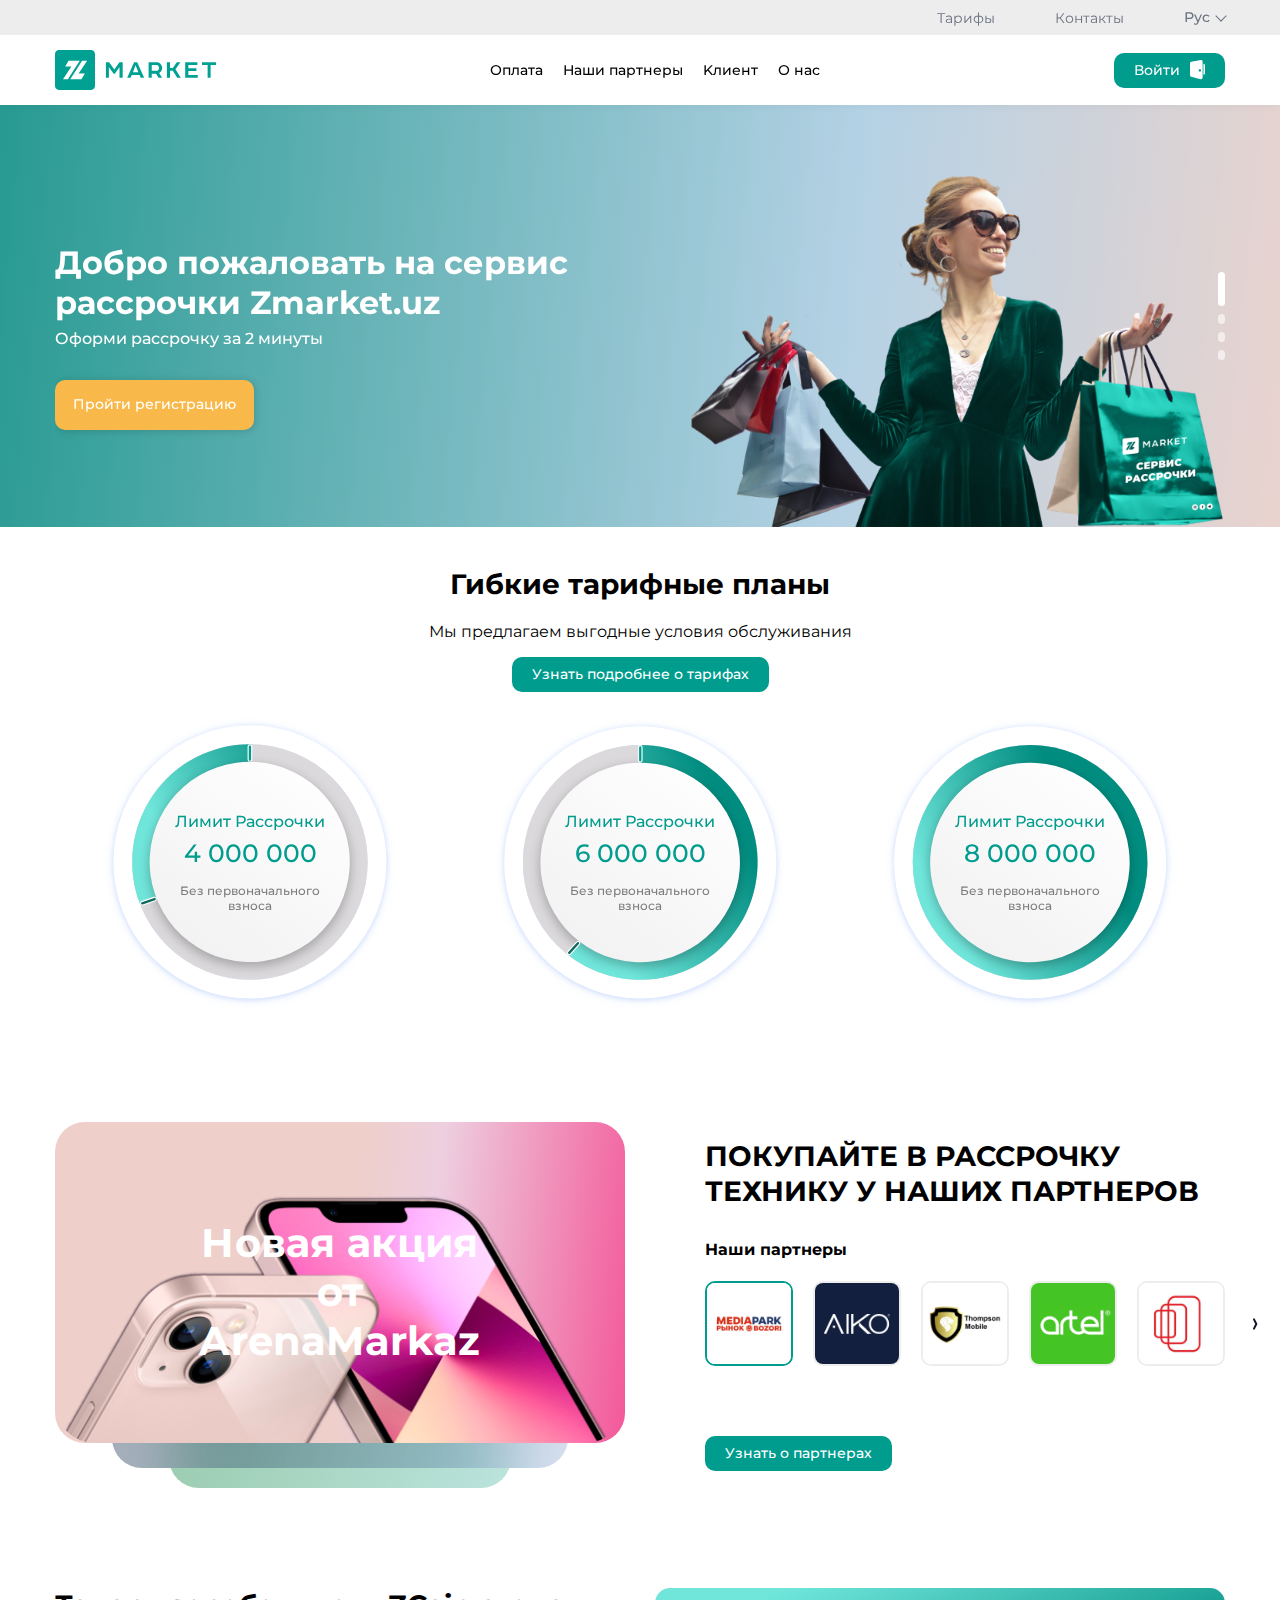
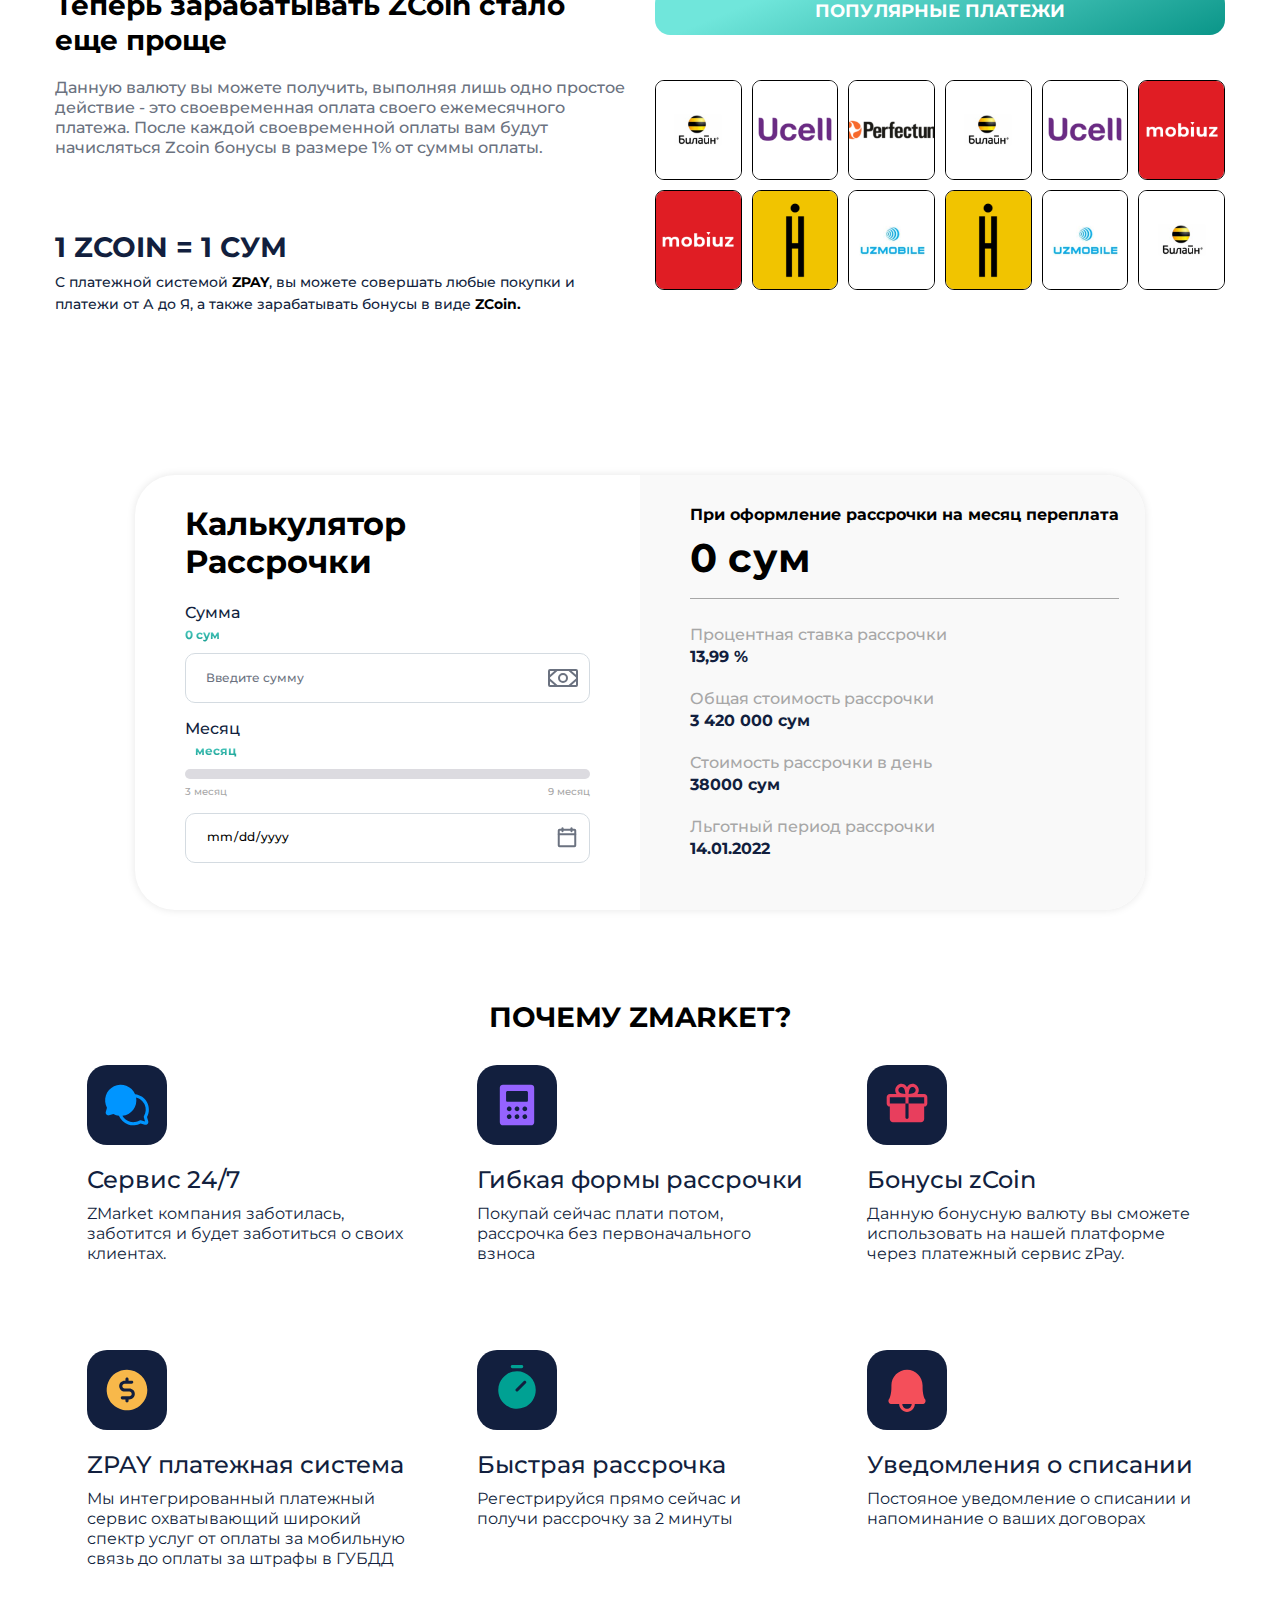
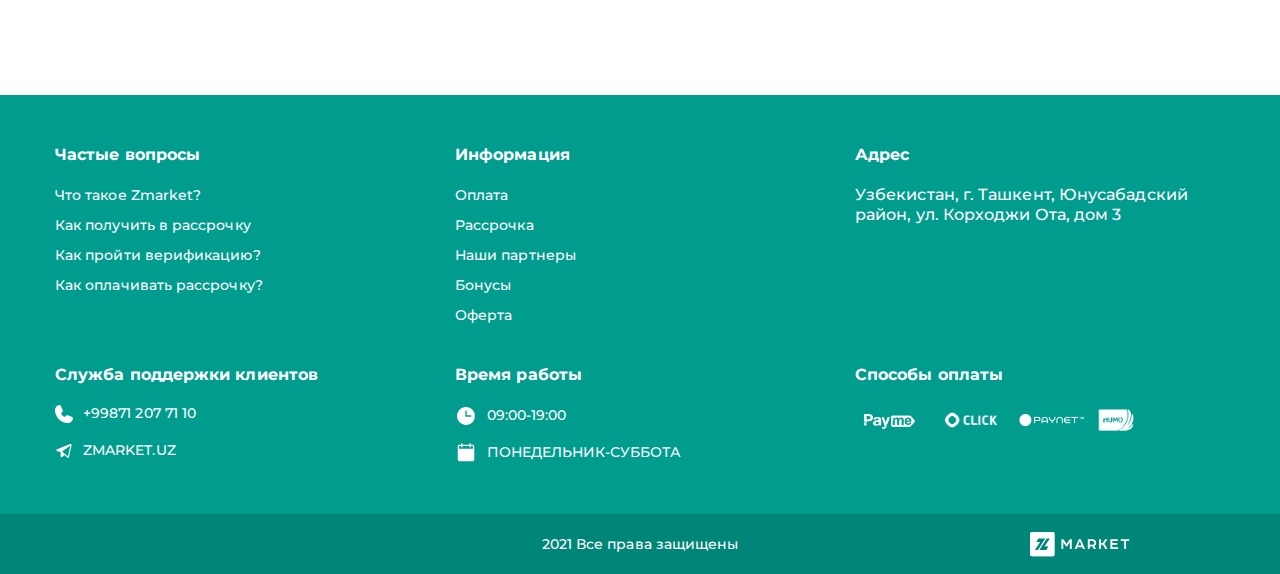
==== commit 4bba6a71: "asasa" ====
--- a/index.html
+++ b/index.html
@@ -1 +1,120 @@
-<!DOCTYPE html><html lang="en"><head><meta charset="UTF-8"><meta name="viewport" content="width=device-width,initial-scale=1"><meta http-equiv="X-UA-Compatible" content="ie=edge"><title>Generated by Gulp</title><link rel="preconnect" href="https://fonts.googleapis.com"><link rel="preconnect" href="https://fonts.gstatic.com" crossorigin><link href="https://fonts.googleapis.com/css2?family=Montserrat:wght@400;500;700&display=swap" rel="stylesheet"><link rel="stylesheet" href="css/swiper-bundle.min.css"><link rel="stylesheet" href="css/bootstrap.min.css"><link rel="stylesheet" href="css/vendor.min.css"><link rel="stylesheet" href="css/frontend.min.css"><link rel="stylesheet" href="css/style.css"></head><body class="redesign"><header><div class="hdr__sidebar__menu"><div class="main"><a href="#" data-toggle="modal" data-target="#exampleModalCenter" class="enter__to__site btn__template">Войти</a></div></div><div class="container"><div class="hdr__top"><div class="hdr__top__left"><a href="#" class="logo"><img src="images/logo.svg" alt=""></a><div class="sell_and_buy_block"><a href="#" class="active">Хочу купить</a> <a href="#">Хочу продать</a></div></div><div class="hdr__top__right"><a href="tel:+998 71 207 71 10" class="phone"><svg width="25" height="25" viewBox="0 0 25 25" fill="none" xmlns="http://www.w3.org/2000/svg"><path d="M23.7465 16.8033L17.8917 14.2942C17.586 14.1626 17.2523 14.1096 16.9209 14.1401C16.5895 14.1705 16.271 14.2834 15.9944 14.4685L12.864 16.5552C10.9508 15.6247 9.40234 14.083 8.46338 12.174L8.46362 12.1737L10.543 8.99646C10.724 8.72063 10.8338 8.40424 10.8626 8.07558C10.8914 7.74693 10.8383 7.41626 10.708 7.11316L8.19653 1.25342C8.02558 0.855659 7.73038 0.523977 7.35513 0.308034C6.97989 0.0920911 6.54479 0.00350612 6.11499 0.0555428C4.42607 0.272694 2.87398 1.09728 1.74865 2.37525C0.623315 3.65323 0.00172616 5.29718 0 7C0 16.9253 8.07471 25 18 25C19.7028 24.9983 21.3468 24.3767 22.6248 23.2513C23.9028 22.126 24.7273 20.5738 24.9445 18.8849C24.9964 18.4551 24.9077 18.02 24.6917 17.6448C24.4758 17.2696 24.1442 16.9744 23.7465 16.8033Z" fill="#121F3E"/></svg> +998 71 207 71 10</a><div class="language"><img src="images/earth.svg" alt=""> <span>Русский</span> <a href="#">Oʻzbekcha</a></div></div></div><div class="hdr__bottom"><div class="hamburger"><img src="images/hamburger.svg" alt=""></div><a href="index.html" class="logo__mobile"><img src="images/logo__ftr.svg" alt=""></a><div class="hdr__bottom__left"><ul><li><a href="#" class="active">Главная</a></li><li><a href="#">Оплата</a></li><li><a href="#">Наши партнеры</a></li><li><a href="#">О нас</a></li><li><a href="#">FAQ</a></li><li><a href="fatva.pdf" target="_blank">Фатва</a></li><li><a href="#">Бонусы</a></li></ul></div><a data-toggle="modal" data-target="#exampleModalCenter" href="#" class="enter__to__site btn__template">Войти <img src="images/enter.svg" alt=""></a></div></div></header><section class="installment__apply"><div class="container"><div class="swiper-container"><div class="swiper-wrapper"><div class="swiper-slide"><div class="installment_apply_main"><div class="left"><h2>Покупай сейчас плати позже! Рассрочка за 15 минут</h2><p>Пройдите регистрацию и получите ваши деньги на выгодных условиях</p><a href="#" class="btn__template">Регистрация</a></div><div class="right"><img src="images/phone_big.png" alt=""></div></div></div><div class="swiper-slide"><div class="installment_apply_main"><div class="left"><h2>Оформите рассрочку быстро за 3 шага</h2><p>Пройдите регистрацию и получите ваши деньги на выгодных условиях регистрацию и получите ваши деньги на выгодных условиях</p><a href="#" class="btn__template">Регистрация</a></div><div class="right"><img src="images/phone_big.png" alt=""></div></div></div><div class="swiper-slide"><div class="installment_apply_main"><div class="left"><h2>Оформите рассрочку быстро за 3 шага</h2><p>Пройдите регистрацию и получите ваши деньги на выгодных условиях</p><a href="#" class="btn__template">Регистрация</a></div><div class="right"><img src="images/phone_big.png" alt=""></div></div></div><div class="swiper-slide"><div class="installment_apply_main"><div class="left"><h2>Оформите рассрочку быстро за 3 шага</h2><p>Пройдите регистрацию регистрацию и получите ваши деньги на выгодных условиях и получите ваши деньги на выгодных условиях</p><a href="#" class="btn__template">Регистрация</a></div><div class="right"><img src="images/phone_big.png" alt=""></div></div></div></div><div class="swiper-pagination"></div></div></div></section><section class="about__width__numbers"><div class="container"><div class="flexis"><h2>Наши цифры говорят о нас больше чем мы сами</h2><div class="row"><div class="col-sm-6 col-3 flexible"><b>200+</b><span>Партнеров</span></div><div class="col-sm-6 col-3 flexible"><b>20 000</b><span>Успешных договоров</span></div><div class="col-sm-6 col-3 flexible"><b>20+ млн. </b><span>Выплаченых бонусов</span></div><div class="col-sm-6 col-3 flexible"><b>10 000</b><span>Активных пользователей</span></div></div></div></div></section><section class="choose__convenient__plan"><div class="top__convenient__plan"><div class="container"><h2 class="green__title">ВЫбирайте удобный план для себя</h2><div class="rounded_blocks_main"><div class="item_round" style="background-image: url('images/round1.svg');"><p>Лимит Рассрочки</p><b>4 000 000</b> <span>Без первоначального взноса</span></div><div class="item_round" style="background-image: url('images/round2.svg');"><p>Лимит Рассрочки</p><b>6 000 000</b> <span>Без первоначального взноса</span></div><div class="item_round" style="background-image: url('images/round3.svg');"><p>Лимит Рассрочки</p><b>8 000 000</b> <span>Без первоначального взноса</span></div></div></div></div><div class="bottom__convenient__plan"><div class="container"><div class="flexis"><a href="#" class="btn__template">Оформить рассрочку</a><p>Удобная и гибкая система для быстрой рассрочки на выгодных условиях</p></div></div></div></section><section class="by__from__our__partners"><div class="container"><div class="main__wrap"><h2>Покупайте В рассрочку технику у наших партнеров в сети магазинов Media Park</h2><a href="#" class="btn__template">Узнать о партнерах</a><h5>Наши партнеры</h5><div class="thumb__swiper"><div class="swiper-container gallery-thumbs"><div class="swiper-wrapper"><div class="swiper-slide"><img src="images/p1.png"></div><div class="swiper-slide"><img src="images/p2.png"></div><div class="swiper-slide"><img src="images/p3.png"></div><div class="swiper-slide"><img src="images/p4.png"></div><div class="swiper-slide"><img src="images/p5.png"></div><div class="swiper-slide"><img src="images/p6.png"></div><div class="swiper-slide"><img src="images/p3.png"></div><div class="swiper-slide"><img src="images/p4.png"></div></div></div><div class="prev__btn"><svg width="8" height="16" viewBox="0 0 8 16" fill="none" xmlns="http://www.w3.org/2000/svg"><path d="M5 3.33333L2.67894 7.97544L5 12.6176" stroke="#14142B" stroke-width="2" stroke-linecap="round" stroke-linejoin="round"/></svg></div><div class="next__btn"><svg width="8" height="16" viewBox="0 0 8 16" fill="none" xmlns="http://www.w3.org/2000/svg"><path d="M3 3.33333L5.32106 7.97544L3 12.6176" stroke="#14142B" stroke-width="2" stroke-linecap="round" stroke-linejoin="round"/></svg></div></div><div class="swiper-container gallery-top"><div class="swiper-wrapper"><div class="swiper-slide"><img src="images/aiko.jpg" alt=""></div><div class="swiper-slide"><img src="images/aiko.jpg" alt=""></div><div class="swiper-slide"><img src="images/aiko.jpg" alt=""></div><div class="swiper-slide"><img src="images/aiko.jpg" alt=""></div><div class="swiper-slide"><img src="images/aiko.jpg" alt=""></div><div class="swiper-slide"><img src="images/aiko.jpg" alt=""></div><div class="swiper-slide"><img src="images/aiko.jpg" alt=""></div><div class="swiper-slide"><img src="images/aiko.jpg" alt=""></div></div></div></div></div></section><section class="choose__type__pay"><div class="container"><h2 class="green__title">ВЫбирайте удобный способ пополнения для себя</h2><div class="flexible"><img src="images/payme.jpg" alt=""> <img src="images/click.jpg" alt=""> <img src="images/humo.jpg" alt=""> <img src="images/uzcard.jpg" alt=""> <img src="images/paynet.jpg" alt=""></div></div></section><section class="payment__using__zcoin"><div class="container"><h2>Оплата услуг с помощью ZCoin</h2><div class="payment__tab"><ul class="row row__60 nav"><li class="col-md-4"><a href="#ta1" class="active" data-toggle="tab">Мобильные операторы</a></li><li class="col-md-4"><a href="#ta2" data-toggle="tab">Интернет провайдеры</a></li><li class="col-md-4"><a href="#ta3" data-toggle="tab">Интернет сервисы- ТВ Кино</a></li><li class="col-md-4"><a href="#ta4" data-toggle="tab">Интернет сервисы-Разное</a></li><li class="col-md-4"><a href="#ta5" data-toggle="tab">Веб кошельки</a></li><li class="col-md-4"><a href="#ta6" data-toggle="tab">Гос услуги</a></li><li class="col-md-4"><a href="#ta7" data-toggle="tab">Телефония</a></li><li class="col-md-4"><a href="#ta8" data-toggle="tab">Коммунальные платежи</a></li><li class="col-md-4"><a href="#ta9" data-toggle="tab">Фонды</a></li></ul><div class="tab-content clearfix"><div class="tab-pane in active" id="ta1"><div class="imgs row row__60"><div class="col-md-4"><div class="img__parts"><img src="images/bilayn.png" alt=""></div></div><div class="col-md-4"><div class="img__parts"><img src="images/ucell.png" alt=""></div></div><div class="col-md-4"><div class="img__parts"><img src="images/ums.png" alt=""></div></div><div class="col-md-4"><div class="img__parts"><img src="images/human.png" alt=""></div></div><div class="col-md-4"><div class="img__parts"><img src="images/uzmobile.png" alt=""></div></div><div class="col-md-4"><div class="img__parts"><img src="images/perfectum.png" alt=""></div></div></div><h3>1 ZCOIN = 1 СУМ</h3><p>С платежной системой <span>ZPAY</span>, вы можете совершать любые покупки и платежи от А до Я, а также зарабатывать бонусы в виде <span>ZCoin.</span></p><a href="#" class="btn__template">Получить Zcoin</a></div><div class="tab-pane fade" id="ta2"><div class="imgs row row__60"><div class="col-md-4"><div class="img__parts"><img src="images/ums.png" alt=""></div></div><div class="col-md-4"><div class="img__parts"><img src="images/human.png" alt=""></div></div><div class="col-md-4"><div class="img__parts"><img src="images/uzmobile.png" alt=""></div></div><div class="col-md-4"><div class="img__parts"><img src="images/bilayn.png" alt=""></div></div><div class="col-md-4"><div class="img__parts"><img src="images/ucell.png" alt=""></div></div><div class="col-md-4"><div class="img__parts"><img src="images/perfectum.png" alt=""></div></div></div><h3>1 ZCOIN = 1 СУМ</h3><p>С платежной системой <span>ZPAY</span>, вы можете совершать любые покупки и платежи от А до Я, а также зарабатывать бонусы в виде <span>ZCoin.</span></p><a href="#" class="btn__template">Получить Zcoin</a></div><div class="tab-pane fade" id="ta3"><div class="imgs row row__60"><div class="col-md-4"><div class="img__parts"><img src="images/bilayn.png" alt=""></div></div><div class="col-md-4"><div class="img__parts"><img src="images/ucell.png" alt=""></div></div><div class="col-md-4"><div class="img__parts"><img src="images/ums.png" alt=""></div></div><div class="col-md-4"><div class="img__parts"><img src="images/human.png" alt=""></div></div><div class="col-md-4"><div class="img__parts"><img src="images/uzmobile.png" alt=""></div></div><div class="col-md-4"><div class="img__parts"><img src="images/perfectum.png" alt=""></div></div></div><h3>1 ZCOIN = 1 СУМ</h3><p>С платежной системой <span>ZPAY</span>, вы можете совершать любые покупки и платежи от А до Я, а также зарабатывать бонусы в виде <span>ZCoin.</span></p><p>С платежной системой <span>ZPAY</span>, вы можете совершать любые покупки и платежи от А до Я, а также зарабатывать бонусы в виде <span>ZCoin.</span></p><a href="#" class="btn__template">Получить Zcoin</a></div><div class="tab-pane fade" id="ta4"><div class="imgs row row__60"><div class="col-md-4"><div class="img__parts"><img src="images/bilayn.png" alt=""></div></div><div class="col-md-4"><div class="img__parts"><img src="images/ucell.png" alt=""></div></div><div class="col-md-4"><div class="img__parts"><img src="images/ums.png" alt=""></div></div><div class="col-md-4"><div class="img__parts"><img src="images/human.png" alt=""></div></div><div class="col-md-4"><div class="img__parts"><img src="images/uzmobile.png" alt=""></div></div><div class="col-md-4"><div class="img__parts"><img src="images/perfectum.png" alt=""></div></div></div><h3>1 ZCOIN = 1 СУМ</h3><p>С платежной системой <span>ZPAY</span>, вы можете совершать любые покупки и платежи от А до Я, а также зарабатывать бонусы в виде <span>ZCoin.</span></p><a href="#" class="btn__template">Получить Zcoin</a></div><div class="tab-pane fade" id="ta5"><div class="imgs row row__60"><div class="col-md-4"><div class="img__parts"><img src="images/bilayn.png" alt=""></div></div><div class="col-md-4"><div class="img__parts"><img src="images/ucell.png" alt=""></div></div><div class="col-md-4"><div class="img__parts"><img src="images/ums.png" alt=""></div></div><div class="col-md-4"><div class="img__parts"><img src="images/human.png" alt=""></div></div><div class="col-md-4"><div class="img__parts"><img src="images/uzmobile.png" alt=""></div></div><div class="col-md-4"><div class="img__parts"><img src="images/perfectum.png" alt=""></div></div></div><h3>1 ZCOIN = 1 СУМ</h3><p>С платежной системой <span>ZPAY</span>, вы можете совершать любые покупки и платежи от А до Я, а также зарабатывать бонусы в виде <span>ZCoin.</span></p><p>С платежной системой <span>ZPAY</span>, вы можете совершать любые покупки и платежи от А до Я, а также зарабатывать бонусы в виде <span>ZCoin.</span></p><p>С платежной системой <span>ZPAY</span>, вы можете совершать любые покупки и платежи от А до Я, а также зарабатывать бонусы в виде <span>ZCoin.</span></p><a href="#" class="btn__template">Получить Zcoin</a></div><div class="tab-pane fade" id="ta6"><div class="imgs row row__60"><div class="col-md-4"><div class="img__parts"><img src="images/bilayn.png" alt=""></div></div><div class="col-md-4"><div class="img__parts"><img src="images/ucell.png" alt=""></div></div><div class="col-md-4"><div class="img__parts"><img src="images/ums.png" alt=""></div></div><div class="col-md-4"><div class="img__parts"><img src="images/human.png" alt=""></div></div><div class="col-md-4"><div class="img__parts"><img src="images/uzmobile.png" alt=""></div></div><div class="col-md-4"><div class="img__parts"><img src="images/perfectum.png" alt=""></div></div></div><h3>1 ZCOIN = 1 СУМ</h3><p>С платежной системой <span>ZPAY</span>, вы можете совершать любые покупки и платежи от А до Я, а также зарабатывать бонусы в виде <span>ZCoin.</span></p><a href="#" class="btn__template">Получить Zcoin</a></div><div class="tab-pane fade" id="ta7"><div class="imgs row row__60"><div class="col-md-4"><div class="img__parts"><img src="images/bilayn.png" alt=""></div></div><div class="col-md-4"><div class="img__parts"><img src="images/ucell.png" alt=""></div></div><div class="col-md-4"><div class="img__parts"><img src="images/ums.png" alt=""></div></div><div class="col-md-4"><div class="img__parts"><img src="images/human.png" alt=""></div></div><div class="col-md-4"><div class="img__parts"><img src="images/uzmobile.png" alt=""></div></div><div class="col-md-4"><div class="img__parts"><img src="images/perfectum.png" alt=""></div></div></div><h3>1 ZCOIN = 1 СУМ</h3><p>С платежной системой <span>ZPAY</span>, вы можете совершать любые покупки и платежи от А до Я, а также зарабатывать бонусы в виде <span>ZCoin.</span></p><a href="#" class="btn__template">Получить Zcoin</a></div><div class="tab-pane fade" id="ta8"><div class="imgs row row__60"><div class="col-md-4"><div class="img__parts"><img src="images/bilayn.png" alt=""></div></div><div class="col-md-4"><div class="img__parts"><img src="images/ucell.png" alt=""></div></div><div class="col-md-4"><div class="img__parts"><img src="images/ums.png" alt=""></div></div><div class="col-md-4"><div class="img__parts"><img src="images/human.png" alt=""></div></div><div class="col-md-4"><div class="img__parts"><img src="images/uzmobile.png" alt=""></div></div><div class="col-md-4"><div class="img__parts"><img src="images/perfectum.png" alt=""></div></div></div><h3>1 ZCOIN = 1 СУМ</h3><p>С платежной системой <span>ZPAY</span>, вы можете совершать любые покупки и платежи от А до Я, а также зарабатывать бонусы в виде <span>ZCoin.</span></p><a href="#" class="btn__template">Получить Zcoin</a></div><div class="tab-pane fade" id="ta9"><div class="imgs row row__60"><div class="col-md-4"><div class="img__parts"><img src="images/bilayn.png" alt=""></div></div><div class="col-md-4"><div class="img__parts"><img src="images/ucell.png" alt=""></div></div><div class="col-md-4"><div class="img__parts"><img src="images/ums.png" alt=""></div></div><div class="col-md-4"><div class="img__parts"><img src="images/human.png" alt=""></div></div><div class="col-md-4"><div class="img__parts"><img src="images/uzmobile.png" alt=""></div></div><div class="col-md-4"><div class="img__parts"><img src="images/perfectum.png" alt=""></div></div></div><h3>1 ZCOIN = 1 СУМ</h3><p>С платежной системой <span>ZPAY</span>, вы можете совершать любые покупки и платежи от А до Я, а также зарабатывать бонусы в виде <span>ZCoin.</span></p><p>С платежной системой <span>ZPAY</span>, вы можете совершать любые покупки и платежи от А до Я, а также зарабатывать бонусы в виде <span>ZCoin.</span></p><p>С платежной системой <span>ZPAY</span>, вы можете совершать любые покупки и платежи от А до Я, а также зарабатывать бонусы в виде <span>ZCoin.</span></p><a href="#" class="btn__template">Получить Zcoin</a></div></div></div></div></section><section class="why__me"><div class="container"><h2 class="green__title"><span>Почему</span> Zmarket?</h2><div class="flexible"><div class="why__me__left"><img src="images/boy.png" alt=""></div><div class="why__me__right"><div class="item__advantage"><div class="img"><img src="images/phone__pink.png" alt=""></div><div class="text"><h5>Сервис 24/7</h5><p>ZMarket компания заботилась, заботится и будет заботиться о своих клиентах.</p></div></div><div class="item__advantage"><div class="img"><img src="images/discount.png" alt=""></div><div class="text"><h5>Гибкая формы рассрочки</h5><p>Покупай сейчас плати потом, рассрочка без первоначального взноса</p></div></div><div class="item__advantage"><div class="img"><img src="images/money.png" alt=""></div><div class="text"><h5>Бонусы zCoin</h5><p>Данную бонусную валюту вы сможете использовать на нашей платформе через платежный сервис zPay.</p></div></div><div class="item__advantage"><div class="img"><img src="images/perspective.png" alt=""></div><div class="text"><h5>ZPAY платежная система</h5><p>Мы интегрированный платежный сервис охватывающий широкий спектр услуг от оплаты за мобильную связь до оплаты за штрафы в ГУБДД</p></div></div></div></div></div></section><section class="become__partner" style="background-image: url('images/mask__bc.jpg');"><div class="container"><div class="flexis"><div class="left__block"><h2>Стать Партнером ZMARKET</h2></div><form action="#" class="right__block form__styles"><h3>Регистрация партнера</h3><div class="row"><div class="col-lg-6"><div class="form-group"><label for="">Имя</label> <input type="text" style="background-image: url('./images/user-icon.svg');"></div></div><div class="col-lg-6"><div class="form-group"><label for="">Фамилия</label> <input type="text" style="background-image: url('./images/user-icon.svg');"></div></div><div class="col-12"><div class="form-group"><label for="">Название организации</label> <input type="text" placeholder="Oрганизации" style="background-image: url('./images/organization.svg');"></div></div><div class="col-lg-6 col-10"><div class="form-group form__width__tooltip"><label for="">Введите свой номер</label> <input type="tel" placeholder="+998 __ ___ __ __" style="background-image: url('./images/phone-for-form.svg');"> <span class="tooltip__style" data-toggle="tooltip" data-placement="right" title="Введите свой номер"><img src="images/question.svg" alt=""></span></div></div></div><button disabled="disabled" class="btn__template">Получить смс</button></form></div></div></section><footer><div class="ftr__top"><div class="container"><div class="row"><div class="col-lg-4 col-sm-6"><h5 class="toggle_ftr">Частые вопросы</h5><ul><li><a href="#">Что такое Zmarket?</a></li><li><a href="#">Как получить в рассрочку</a></li><li><a href="#">Как пройти верификацию?</a></li><li><a href="#">Как оплачивать рассрочку?</a></li></ul></div><div class="col-lg-4 col-sm-6"><h5 class="toggle_ftr">Информация</h5><ul><li><a href="#">Оплата</a></li><li><a href="#">Рассрочка</a></li><li><a href="#">Наши партнеры</a></li><li><a href="#">Бонусы</a></li><li><a href="#">Оферта</a></li></ul></div><div class="col-lg-4 col-sm-6"><h5 class="toggle_ftr address__title__in__ftr">Адрес</h5><div class="to__adress"><a href="https://yandex.uz/maps/10335/tashkent/geo/1563339912/?ll=69.288185%2C41.364367&z=18" target="_blank">Узбекистан, г. Ташкент, Юнусабадский район, ул. Корходжи Ота, дом 3</a></div><h5 class="social__title__in__ftr">Мы в соц. сетях</h5><div class="socials"><a href="#"><img src="images/facebook.svg" alt=""></a><a href="#"><img src="images/instagram.svg" alt=""></a><a href="#"><img src="images/telegram.svg" alt=""></a></div></div><div class="col-lg-4 col-sm-6"><h5>Служба поддержки клиентов</h5><ul class="about_icons"><li><a href="tel:+998712077110" class="flexis"><svg width="25" height="25" viewBox="0 0 25 25" fill="none" xmlns="http://www.w3.org/2000/svg"><path d="M23.7465 16.8033L17.8917 14.2942C17.586 14.1626 17.2523 14.1096 16.9209 14.1401C16.5895 14.1705 16.271 14.2834 15.9944 14.4685L12.864 16.5552C10.9508 15.6247 9.40234 14.083 8.46338 12.174L8.46362 12.1737L10.543 8.99646C10.724 8.72063 10.8338 8.40424 10.8626 8.07558C10.8914 7.74693 10.8383 7.41626 10.708 7.11316L8.19653 1.25342C8.02558 0.855659 7.73038 0.523977 7.35513 0.308034C6.97989 0.0920911 6.54479 0.00350612 6.11499 0.0555428C4.42607 0.272694 2.87398 1.09728 1.74865 2.37525C0.623315 3.65323 0.00172616 5.29718 0 7C0 16.9253 8.07471 25 18 25C19.7028 24.9983 21.3468 24.3767 22.6248 23.2513C23.9028 22.126 24.7273 20.5738 24.9445 18.8849C24.9964 18.4551 24.9077 18.02 24.6917 17.6448C24.4758 17.2696 24.1442 16.9744 23.7465 16.8033Z" fill="#121F3E"/></svg> +99871 207 71 10</a></li><li><a href="https://t.me/zmarket_uz" class="flexis"><svg width="32" height="32" viewBox="0 0 32 32" fill="none" xmlns="http://www.w3.org/2000/svg"><path d="M28.9068 3.96705C28.6313 3.72912 28.2959 3.5711 27.9369 3.51012C27.578 3.44914 27.2092 3.48752 26.8706 3.6211L3.80092 12.6842C3.39881 12.8422 3.05866 13.1261 2.83137 13.4935C2.60409 13.8609 2.50188 14.2921 2.54005 14.7224C2.57822 15.1527 2.75471 15.5591 3.04311 15.8808C3.33152 16.2025 3.71633 16.4221 4.13997 16.5068L9.99983 17.6788V24.9981C9.99949 25.3938 10.1166 25.7807 10.3363 26.1098C10.556 26.4389 10.8684 26.6954 11.234 26.8469C11.5996 26.9983 12.0019 27.0378 12.39 26.9605C12.7781 26.8831 13.1344 26.6923 13.414 26.4122L16.6569 23.1694L21.5789 27.5007C21.9413 27.8225 22.4089 28.0005 22.8936 28.0011C23.1042 28.0009 23.3136 27.9677 23.514 27.9027C23.8445 27.7979 24.1418 27.6082 24.3762 27.3526C24.6105 27.097 24.7737 26.7844 24.8496 26.4461L29.5513 5.92945C29.6332 5.57468 29.6164 5.20428 29.5028 4.85836C29.3892 4.51244 29.1831 4.20421 28.9068 3.96705ZM22.9001 25.9993L12.6011 16.936L27.4317 6.22517L22.9001 25.9993Z" fill="#121F3E"/></svg> zmarket.uz</a></li></ul></div><div class="col-lg-4 col-sm-6"><h5>Время работы</h5><ul class="about_icons"><li class="flexis"><img src="images/clock.svg" alt="">09:00-19:00</li><li class="flexis"><img src="images/calendar.svg" alt="">понедельник-Суббота</li></ul></div></div></div></div><div class="ftr__bottom"><div class="container"><p>2021 Все права защищены</p><a href="index.html" class="logo"><img src="images/logo__ftr.svg" alt=""></a></div></div></footer></body><div class="modal fade" id="exampleModalCenter" tabindex="-1" role="dialog" aria-labelledby="exampleModalCenterTitle" aria-hidden="true"><div class="modal-dialog modal-dialog-centered" role="document"><div class="modal-content"><button type="button" class="close close__popup__icon" data-dismiss="modal" aria-label="Close"><span aria-hidden="true">&times;</span></button><div class="modal-body"><div class="register__popup"><div class="register__popup__left" style="background-image: url('../images/7z.svg');"><h2>Вход для партнеров</h2><img src="images/bro.svg" alt=""><p>Эффективный и главное бесплатный для вендоров маркетинг и рекламные кампании. Все рекламные кампании будут также проводится для увеличения продаж вендоров.</p><a href="register_partner1.html" class="btn__template">Войти</a></div><div class="register__popup__right" style="background-image: url('../images/l7.svg');"><div class="logo__register"><a href="index.html"><img src="images/logo.svg" alt=""></a></div><h2>Вход для клиентов</h2><form action="profile.html" class="reg__client"><div class="row"><div class="col-lg-11 col-11"><div class="form-group form__width__tooltip"><label for="">Введите свой номер</label> <input type="tel" placeholder="+998 __ ___ __ __" style="background-image: url('./images/phone-for-form__r.svg');"> <span class="tooltip__style" data-toggle="tooltip" data-placement="right" title="Введите свой номер"><img src="images/question.svg" alt=""></span></div></div><div class="col-12"><div class="form-group checkbox__style"><input type="checkbox" id="privacy"> <label for="privacy">С условиями <a href="oferta_uz.pdf">Публичной оферты</a> ознакомлен</label></div></div><div class="col-lg-11 col-11"><div class="form-group code__verification__input"><input type="number" placeholder="Введите код"> <span>Срок дейсвия кода: 1:49</span><p>Отправить код еще раз(через 49 сек.)</p></div></div></div><button class="btn__template">Продолжить</button></form></div></div><div class="btns"><h2>Вход</h2><p>Пройдите регистрацию для полного доступа</p><div class="btns__bottom"><a href="register_partner1.html" class="btn__template for__partners">Пользователь</a> <a href="register_client.html" class="btn__template for__clients">Партнер</a></div></div></div></div></div></div><script src="js/jquery.min.js"></script><script src="js/axios.min.js"></script><script src="js/moment.min.js"></script><script src="js/bootstrap.bundle.min.js"></script><script src="js/swiper-bundle.min.js"></script><script src="js/popper.min.js"></script><script src="js/vue.min.js"></script><script src="js/vendor.min.js"></script><script src="js/app.min.js"></script><script src="js/main.js"></script></html>+<!DOCTYPE html><html lang="en"><head><meta charset="UTF-8"><meta name="viewport" content="width=device-width,initial-scale=1"><meta http-equiv="X-UA-Compatible" content="ie=edge"><title>Generated by Gulp</title><link rel="preconnect" href="https://fonts.googleapis.com"><link rel="preconnect" href="https://fonts.gstatic.com" crossorigin><link href="https://fonts.googleapis.com/css2?family=Montserrat:wght@400;500;700&display=swap" rel="stylesheet"><link rel="stylesheet" href="https://ajax.googleapis.com/ajax/libs/jqueryui/1.11.2/themes/smoothness/jquery-ui.css"><link rel="stylesheet" href="css/swiper-bundle.min.css"><link rel="stylesheet" href="css/bootstrap.min.css"><link rel="stylesheet" href="css/vendor.min.css"><link rel="stylesheet" href="css/frontend.min.css"><link rel="stylesheet" href="css/style.css"></head><body class="redesign"><header><div class="hdr__sidebar__menu"><div class="main"><a href="#" data-toggle="modal" data-target="#exampleModalCenter" class="enter__to__site btn__template">Войти</a></div></div><div class="top__header"><div class="container"><div class="top__header__main"><ul><li><a href="#">Тарифы</a></li><li><a href="#">Контакты</a></li></ul><div class="language"><span>Руc</span> <a href="#">Uzb</a></div></div></div></div><div class="container"><div class="hdr__bottom"><div class="hamburger"><img src="images/hamburger.svg" alt=""></div><a href="index.html" class="logo__mobile"><img src="images/logo__ftr.svg" alt=""> </a><a href="index.html" class="logo"><img src="images/logo.svg" alt=""></a><div class="hdr__bottom__left"><ul><!-- <li><a href="#" class="active">Главная</a></li> --><li><a href="#">Оплата</a></li><li><a href="partner.html">Наши партнеры</a></li><li><a href="client.html">Kлиент</a></li><li><a href="#">О нас</a></li><!-- <li><a href="fatva.pdf" target="_blank">Фатва</a></li> --><!-- <li><a href="#">Бонусы</a></li> --></ul></div><a data-toggle="modal" data-target="#exampleModalCenter" href="#" class="enter__to__site btn__template">Войти <img src="images/enter.svg" alt=""></a></div></div></header><section class="installment__apply"><div class="container"><div class="swiper-container"><div class="swiper-wrapper"><div class="swiper-slide"><div class="installment_apply_main"><div class="left"><h2>Добро пожаловать на сервис рассрочки Zmarket.uz</h2><p>Оформи рассрочку за 2 минуты</p><a href="#" class="btn__template__yellow">Пройти регистрацию</a></div><div class="right"><img src="images/lady.png" alt=""></div></div></div><div class="swiper-slide"><div class="installment_apply_main"><div class="left"><h2>Добро пожаловать на сервис рассрочки Zmarket.uz</h2><p>Оформи рассрочку за 2 минуты</p><a href="#" class="btn__template__yellow">Пройти регистрацию</a></div><div class="right"><img src="images/lady.png" alt=""></div></div></div><div class="swiper-slide"><div class="installment_apply_main"><div class="left"><h2>Добро пожаловать на сервис рассрочки Zmarket.uz</h2><p>Оформи рассрочку за 2 минуты</p><a href="#" class="btn__template__yellow">Пройти регистрацию</a></div><div class="right"><img src="images/lady.png" alt=""></div></div></div><div class="swiper-slide"><div class="installment_apply_main"><div class="left"><h2>Добро пожаловать на сервис рассрочки Zmarket.uz</h2><p>Оформи рассрочку за 2 минуты</p><a href="#" class="btn__template__yellow">Пройти регистрацию</a></div><div class="right"><img src="images/lady.png" alt=""></div></div></div></div><div class="swiper-pagination"></div></div></div></section><!-- <section class="about__width__numbers">
+    <div class="container">
+        <div class="flexis">
+            <h2>Наши цифры говорят о нас больше чем мы сами</h2>
+            <div class="row">
+                <div class="col-sm-6 col-3 flexible"><b>200+</b><span>Партнеров</span></div>
+                <div class="col-sm-6 col-3 flexible"><b>20 000</b><span>Успешных договоров</span></div>
+                <div class="col-sm-6 col-3 flexible"><b>20+ млн. </b><span>Выплаченых бонусов</span></div>
+                <div class="col-sm-6 col-3 flexible"><b>10 000</b><span>Активных пользователей </span></div>
+            </div>
+        </div>
+    </div>
+</section> --><section class="choose__convenient__plan"><div class="top__convenient__plan"><div class="container"><div class="head__convenient"><h2>Гибкие тарифные планы</h2><p>Мы предлагаем выгодные условия обслуживания</p><a href="#" class="btn__template">Узнать подробнее о тарифах</a></div><div class="rounded_blocks_main"><div class="item_round" style="background-image: url('images/round1.svg');"><p>Лимит Рассрочки</p><b>4 000 000</b> <span>Без первоначального взноса</span></div><div class="item_round" style="background-image: url('images/round2.svg');"><p>Лимит Рассрочки</p><b>6 000 000</b> <span>Без первоначального взноса</span></div><div class="item_round" style="background-image: url('images/round3.svg');"><p>Лимит Рассрочки</p><b>8 000 000</b> <span>Без первоначального взноса</span></div></div></div></div><!--  <div class="bottom__convenient__plan">
+        <div class="container">
+            <div class="flexis">
+                <a href="#" class="btn__template">Оформить рассрочку</a>
+                <p>Удобная и гибкая система для быстрой рассрочки на выгодных условиях</p>
+            </div>
+        </div>
+    </div> --></section><section class="by__from__our__partners"><div class="container"><div class="main__wrap row"><div class="col-lg-6"><div class="swiper-container gallery-top"><div class="swiper-wrapper"><div class="swiper-slide"><div class="wrapper__img" style="background: linear-gradient(95.65deg, #EECFCA 50.85%, #EDCFDF 64.78%, #F4478F 105.14%);"><h3>Новая акция от<br>ArenaMarkaz</h3><img src="images/phone_big.png" alt=""></div></div><div class="swiper-slide"><div class="wrapper__img" style="background: linear-gradient(95.65deg, #EECFCA 50.85%, #EDCFDF 64.78%, #F4478F 105.14%);"><h3>Новая акция от<br>ArenaMarkaz</h3><img src="images/phone_big.png" alt=""></div></div><div class="swiper-slide"><div class="wrapper__img" style="background: linear-gradient(95.65deg, #EECFCA 50.85%, #EDCFDF 64.78%, #F4478F 105.14%);"><h3>Новая акция от<br>ArenaMarkaz</h3><img src="images/phone_big.png" alt=""></div></div><div class="swiper-slide"><div class="wrapper__img" style="background: linear-gradient(95.65deg, #EECFCA 50.85%, #EDCFDF 64.78%, #F4478F 105.14%);"><h3>Новая акция от<br>ArenaMarkaz</h3><img src="images/phone_big.png" alt=""></div></div><div class="swiper-slide"><div class="wrapper__img" style="background: linear-gradient(95.65deg, #EECFCA 50.85%, #EDCFDF 64.78%, #F4478F 105.14%);"><h3>Новая акция от<br>ArenaMarkaz</h3><img src="images/phone_big.png" alt=""></div></div><div class="swiper-slide"><div class="wrapper__img" style="background: linear-gradient(95.65deg, #EECFCA 50.85%, #EDCFDF 64.78%, #F4478F 105.14%);"><h3>Новая акция от<br>ArenaMarkaz</h3><img src="images/phone_big.png" alt=""></div></div><div class="swiper-slide"><div class="wrapper__img" style="background: linear-gradient(95.65deg, #EECFCA 50.85%, #EDCFDF 64.78%, #F4478F 105.14%);"><h3>Новая акция от<br>ArenaMarkaz</h3><img src="images/phone_big.png" alt=""></div></div><div class="swiper-slide"><div class="wrapper__img" style="background: linear-gradient(95.65deg, #EECFCA 50.85%, #EDCFDF 64.78%, #F4478F 105.14%);"><h3>Новая акция от<br>ArenaMarkaz</h3><img src="images/phone_big.png" alt=""></div></div></div></div></div><div class="col-lg-6"><div class="right__partners"><h2>Покупайте В рассрочку технику у наших партнеров</h2><h5>Наши партнеры</h5><div class="thumb__swiper"><div class="swiper-container gallery-thumbs"><div class="swiper-wrapper"><div class="swiper-slide"><img src="images/p1.png"></div><div class="swiper-slide"><img src="images/p2.png"></div><div class="swiper-slide"><img src="images/p3.png"></div><div class="swiper-slide"><img src="images/p4.png"></div><div class="swiper-slide"><img src="images/p5.png"></div><div class="swiper-slide"><img src="images/p6.png"></div><div class="swiper-slide"><img src="images/p3.png"></div><div class="swiper-slide"><img src="images/p4.png"></div></div></div><div class="prev__btn"><svg width="8" height="16" viewBox="0 0 8 16" fill="none" xmlns="http://www.w3.org/2000/svg"><path d="M5 3.33333L2.67894 7.97544L5 12.6176" stroke="#14142B" stroke-width="2" stroke-linecap="round" stroke-linejoin="round"/></svg></div><div class="next__btn"><svg width="8" height="16" viewBox="0 0 8 16" fill="none" xmlns="http://www.w3.org/2000/svg"><path d="M3 3.33333L5.32106 7.97544L3 12.6176" stroke="#14142B" stroke-width="2" stroke-linecap="round" stroke-linejoin="round"/></svg></div></div><a href="#" class="btn__template">Узнать о партнерах</a></div></div></div></div></section><!-- <section class="choose__type__pay">
+    <div class="container">
+        <h2 class="green__title">ВЫбирайте удобный способ пополнения для себя</h2>
+        <div class="flexible">
+            <img src="images/payme.jpg" alt="">
+            <img src="images/click.jpg" alt="">
+            <img src="images/humo.jpg" alt="">
+            <img src="images/uzcard.jpg" alt="">
+            <img src="images/paynet.jpg" alt="">
+        </div>
+    </div>
+</section> --><section class="payment__using__zcoin"><div class="container"><div class="payment__us__main row"><div class="col-lg-6"><h2>Теперь зарабатывать ZCoin стало еще проще</h2><p>Данную валюту вы можете получить, выполняя лишь одно простое действие - это своевременная оплата своего ежемесячного платежа. После каждой своевременной оплаты вам будут начисляться Zcoin бонусы в размере 1% от суммы оплаты.</p><h3>1 ZCOIN = 1 СУМ</h3><p class="zp">С платежной системой <span>ZPAY</span>, вы можете совершать любые покупки и платежи от А до Я, а также зарабатывать бонусы в виде <span>ZCoin.</span></p></div><div class="col-lg-6"><h4>Популярные платежи</h4><div class="img__z row"><div class="col-xl-2 col-lg-3 col-sm-3 col-2"><img src="images/bilayn.png" alt=""></div><div class="col-xl-2 col-lg-3 col-sm-3 col-2"><img src="images/ucell.png" alt=""></div><div class="col-xl-2 col-lg-3 col-sm-3 col-2"><img src="images/perfectum.png" alt=""></div><div class="col-xl-2 col-lg-3 col-sm-3 col-2"><img src="images/bilayn.png" alt=""></div><div class="col-xl-2 col-lg-3 col-sm-3 col-2"><img src="images/ucell.png" alt=""></div><div class="col-xl-2 col-lg-3 col-sm-3 col-2"><img src="images/ums.png" alt=""></div><div class="col-xl-2 col-lg-3 col-sm-3 col-2"><img src="images/ums.png" alt=""></div><div class="col-xl-2 col-lg-3 col-sm-3 col-2"><img src="images/human.png" alt=""></div><div class="col-xl-2 col-lg-3 col-sm-3 col-2"><img src="images/uzmobile.png" alt=""></div><div class="col-xl-2 col-lg-3 col-sm-3 col-2"><img src="images/human.png" alt=""></div><div class="col-xl-2 col-lg-3 col-sm-3 col-2"><img src="images/uzmobile.png" alt=""></div><div class="col-xl-2 col-lg-3 col-sm-3 col-2"><img src="images/bilayn.png" alt=""></div></div></div></div></div></section><section class="calculate"><div class="container"><div class="calculate__main"><div class="calculate__main__left"><h2>Калькулятор Рассрочки</h2><div class="form-group"><h5>Сумма</h5><span>0 сум</span> <input type="number" placeholder="Введите сумму" style="background-image: url('../images/money__calc.svg')"></div><div class="form-group"><h5>Месяц</h5><span class="mon"><input id="valor-idade" type="text"> месяц</span><div id="slider-idade"></div><div class="bottom__mont"><div>3 месяц</div><div>9 месяц</div></div></div><div class="form-group"><input type="date" style="background-image: url('../images/CalendarBlank.svg')"></div></div><div class="calculate__main__right"><h4>При оформление рассрочки на месяц переплата</h4><div class="price_calculate"><span>0</span> сум</div><p>Процентная ставка рассрочки</p><b>13,99 %</b><p>Общая стоимость рассрочки</p><b>3 420 000 сум</b><p>Стоимость рассрочки в день</p><b>38000 сум</b><p>Льготный период рассрочки</p><b>14.01.2022</b></div></div></div></section><section class="why__me"><div class="container"><h2>Почему Zmarket?</h2><div class="why__me__main"><div class="item__advantage"><div class="img"><img src="images/w1.svg" alt=""></div><div class="text"><h5>Сервис 24/7</h5><p>ZMarket компания заботилась, заботится и будет заботиться о своих клиентах.</p></div></div><div class="item__advantage"><div class="img"><img src="images/w2.svg" alt=""></div><div class="text"><h5>Гибкая формы рассрочки</h5><p>Покупай сейчас плати потом, рассрочка без первоначального взноса</p></div></div><div class="item__advantage"><div class="img"><img src="images/w3.svg" alt=""></div><div class="text"><h5>Бонусы zCoin</h5><p>Данную бонусную валюту вы сможете использовать на нашей платформе через платежный сервис zPay.</p></div></div><div class="item__advantage"><div class="img"><img src="images/w4.svg" alt=""></div><div class="text"><h5>ZPAY платежная система</h5><p>Мы интегрированный платежный сервис охватывающий широкий спектр услуг от оплаты за мобильную связь до оплаты за штрафы в ГУБДД</p></div></div><div class="item__advantage"><div class="img"><img src="images/w5.svg" alt=""></div><div class="text"><h5>Быстрая рассрочка</h5><p>Регестрируйся прямо сейчас и получи рассрочку за 2 минуты</p></div></div><div class="item__advantage"><div class="img"><img src="images/w6.svg" alt=""></div><div class="text"><h5>Уведомления о списании</h5><p>Постояное уведомление о списании и напоминание о ваших договорах</p></div></div></div></div></section><!-- <section class="become__partner" style="background-image: url('images/mask__bc.jpg');">
+    <div class="container">
+        <div class="flexis">
+            <div class="left__block">
+                <h2>Стать Партнером ZMARKET</h2>
+            </div>
+            <form action="#" class="right__block form__styles">
+                <h3>Регистрация партнера</h3>
+                <div class="row">
+                    <div class="col-lg-6">
+                        <div class="form-group">
+                            <label for="">Имя</label>
+                            <input type="text" style="background-image: url('./images/user-icon.svg');">
+                        </div>
+                    </div>
+                    <div class="col-lg-6">
+                        <div class="form-group">
+                            <label for="">Фамилия</label>
+                            <input type="text" style="background-image: url('./images/user-icon.svg');">
+                        </div>
+                    </div>
+                    <div class="col-12">
+                        <div class="form-group">
+                            <label for="">Название организации</label>
+                            <input type="text" placeholder="Oрганизации" style="background-image: url('./images/organization.svg');">
+                        </div>
+                    </div>
+                    <div class="col-lg-6 col-10">
+                        <div class="form-group form__width__tooltip">
+                            <label for="">Введите свой номер</label>
+                            <input type="tel" placeholder="+998 __ ___ __ __" style="background-image: url('./images/phone-for-form.svg');">
+                            <span class="tooltip__style" data-toggle="tooltip" data-placement="right" title="Введите свой номер">
+                                <img src="images/question.svg" alt="">
+                            </span>
+                        </div>
+                    </div>
+                </div>
+                <button disabled="disabled" class="btn__template">Получить смс</button>
+            </form>
+        </div>
+    </div>
+</section> --><footer><div class="ftr__top"><div class="container"><div class="row"><div class="col-lg-4 col-sm-6 mb__100"><h5 class="toggle_ftr">Частые вопросы</h5><ul><li><a href="#">Что такое Zmarket?</a></li><li><a href="#">Как получить в рассрочку</a></li><li><a href="#">Как пройти верификацию?</a></li><li><a href="#">Как оплачивать рассрочку?</a></li></ul></div><div class="col-lg-4 col-sm-6"><h5 class="toggle_ftr">Информация</h5><ul><li><a href="#">Оплата</a></li><li><a href="#">Рассрочка</a></li><li><a href="#">Наши партнеры</a></li><li><a href="#">Бонусы</a></li><li><a href="#">Оферта</a></li></ul></div><div class="col-lg-4 col-sm-6"><h5 class="toggle_ftr address__title__in__ftr">Адрес</h5><div class="to__adress"><a href="https://yandex.uz/maps/10335/tashkent/geo/1563339912/?ll=69.288185%2C41.364367&z=18" target="_blank">Узбекистан, г. Ташкент, Юнусабадский район, ул. Корходжи Ота, дом 3</a></div><!--  <h5 class="social__title__in__ftr">Мы в соц. сетях</h5>
+                    <div class="socials">
+                        <a href="#"><img src="images/facebook.svg" alt=""></a>
+                        <a href="#"><img src="images/instagram.svg" alt=""></a>
+                        <a href="#"><img src="images/telegram.svg" alt=""></a>
+                    </div> --></div><div class="col-lg-4 col-sm-6"><h5>Служба поддержки клиентов</h5><ul class="about_icons"><li><a href="tel:+998712077110" class="flexis"><svg width="25" height="25" viewBox="0 0 25 25" fill="none" xmlns="http://www.w3.org/2000/svg"><path d="M23.7465 16.8033L17.8917 14.2942C17.586 14.1626 17.2523 14.1096 16.9209 14.1401C16.5895 14.1705 16.271 14.2834 15.9944 14.4685L12.864 16.5552C10.9508 15.6247 9.40234 14.083 8.46338 12.174L8.46362 12.1737L10.543 8.99646C10.724 8.72063 10.8338 8.40424 10.8626 8.07558C10.8914 7.74693 10.8383 7.41626 10.708 7.11316L8.19653 1.25342C8.02558 0.855659 7.73038 0.523977 7.35513 0.308034C6.97989 0.0920911 6.54479 0.00350612 6.11499 0.0555428C4.42607 0.272694 2.87398 1.09728 1.74865 2.37525C0.623315 3.65323 0.00172616 5.29718 0 7C0 16.9253 8.07471 25 18 25C19.7028 24.9983 21.3468 24.3767 22.6248 23.2513C23.9028 22.126 24.7273 20.5738 24.9445 18.8849C24.9964 18.4551 24.9077 18.02 24.6917 17.6448C24.4758 17.2696 24.1442 16.9744 23.7465 16.8033Z" fill="#fff"/></svg> +99871 207 71 10</a></li><li><a href="https://t.me/zmarket_uz" class="flexis"><svg width="32" height="32" viewBox="0 0 32 32" fill="none" xmlns="http://www.w3.org/2000/svg"><path d="M28.9068 3.96705C28.6313 3.72912 28.2959 3.5711 27.9369 3.51012C27.578 3.44914 27.2092 3.48752 26.8706 3.6211L3.80092 12.6842C3.39881 12.8422 3.05866 13.1261 2.83137 13.4935C2.60409 13.8609 2.50188 14.2921 2.54005 14.7224C2.57822 15.1527 2.75471 15.5591 3.04311 15.8808C3.33152 16.2025 3.71633 16.4221 4.13997 16.5068L9.99983 17.6788V24.9981C9.99949 25.3938 10.1166 25.7807 10.3363 26.1098C10.556 26.4389 10.8684 26.6954 11.234 26.8469C11.5996 26.9983 12.0019 27.0378 12.39 26.9605C12.7781 26.8831 13.1344 26.6923 13.414 26.4122L16.6569 23.1694L21.5789 27.5007C21.9413 27.8225 22.4089 28.0005 22.8936 28.0011C23.1042 28.0009 23.3136 27.9677 23.514 27.9027C23.8445 27.7979 24.1418 27.6082 24.3762 27.3526C24.6105 27.097 24.7737 26.7844 24.8496 26.4461L29.5513 5.92945C29.6332 5.57468 29.6164 5.20428 29.5028 4.85836C29.3892 4.51244 29.1831 4.20421 28.9068 3.96705ZM22.9001 25.9993L12.6011 16.936L27.4317 6.22517L22.9001 25.9993Z" fill="#fff"/></svg> zmarket.uz</a></li></ul></div><div class="col-lg-4 col-sm-6"><h5>Время работы</h5><ul class="about_icons"><li class="flexis"><img src="images/clock.svg" alt="">09:00-19:00</li><li class="flexis"><img src="images/calendar.svg" alt="">понедельник-Суббота</li></ul></div><div class="col-lg-4 col-sm-6"><h5>Способы оплаты</h5><ul class="about_icons paym"><li class="flexis"><img src="images/fpayme.png" alt=""></li><li class="flexis"><img src="images/fclick.png" alt=""></li><li class="flexis"><img src="images/fpaynet.png" alt=""></li><li class="flexis"><img src="images/fhumo.png" alt=""></li><li class="flexis"><img src="images/" alt=""></li></ul></div></div></div></div><div class="ftr__bottom"><div class="container"><p>2021 Все права защищены</p><a href="index.html" class="logo"><img src="images/logo__ftr.svg" alt=""></a></div></div></footer></body><div class="modal fade" id="exampleModalCenter" tabindex="-1" role="dialog" aria-labelledby="exampleModalCenterTitle" aria-hidden="true"><div class="modal-dialog modal-dialog-centered" role="document"><div class="modal-content"><button type="button" class="close close__popup__icon" data-dismiss="modal" aria-label="Close"><span aria-hidden="true">&times;</span></button><div class="modal-body"><div class="register__popup"><div class="register__popup__left" style="background-image: url('../images/7z.svg');"><h2>Вход для партнеров</h2><img src="images/bro.svg" alt=""><p>Эффективный и главное бесплатный для вендоров маркетинг и рекламные кампании. Все рекламные кампании будут также проводится для увеличения продаж вендоров.</p><a href="register_partner1.html" class="btn__template">Войти</a></div><div class="register__popup__right" style="background-image: url('../images/l7.svg');"><div class="logo__register"><a href="index.html"><img src="images/logo.svg" alt=""></a></div><h2>Вход для клиентов</h2><form action="profile.html" class="reg__client"><div class="row"><div class="col-lg-11 col-11"><div class="form-group form__width__tooltip"><label for="">Введите свой номер</label> <input type="tel" placeholder="+998 __ ___ __ __" style="background-image: url('./images/phone-for-form__r.svg');"> <span class="tooltip__style" data-toggle="tooltip" data-placement="right" title="Введите свой номер"><img src="images/question.svg" alt=""></span></div></div><div class="col-12"><div class="form-group checkbox__style"><input type="checkbox" id="privacy"> <label for="privacy">С условиями <a href="oferta_uz.pdf">Публичной оферты</a> ознакомлен</label></div></div><div class="col-lg-11 col-11"><div class="form-group code__verification__input"><input type="number" placeholder="Введите код"> <span>Срок дейсвия кода: 1:49</span><p>Отправить код еще раз(через 49 сек.)</p></div></div></div><button class="btn__template">Продолжить</button></form></div></div><div class="btns"><h2>Вход</h2><p>Пройдите регистрацию для полного доступа</p><div class="btns__bottom"><a href="register_partner1.html" class="btn__template for__partners">Пользователь</a> <a href="register_client.html" class="btn__template for__clients">Партнер</a></div></div></div></div></div></div><script src="js/jquery.min.js"></script><script src="https://ajax.googleapis.com/ajax/libs/jqueryui/1.11.2/jquery-ui.min.js"></script><script src="js/axios.min.js"></script><script src="js/moment.min.js"></script><script src="js/bootstrap.bundle.min.js"></script><script src="js/swiper-bundle.min.js"></script><script src="js/popper.min.js"></script><script src="js/vue.min.js"></script><script src="js/vendor.min.js"></script><script src="js/app.min.js"></script><script src="js/main.js"></script><script>jQuery(document).ready(function($) {
+
+    $("#slider-idade").slider({
+        range: "min",
+        value: 3,
+        min: 0,
+        max: 9,
+        step: 3,
+        animate: 200,
+        slide: function(event, ui) {
+            $("#valor-idade").val(ui.value);
+        }
+    });
+
+    $("#valor-idade").val($("#slider-idade").slider("value"));
+
+    $("#valor-idade").change(function() {
+        $("#slider-idade").slider("value", this.value)
+    });
+
+});
+
+
+
+jQuery(function($) {
+    $.fn.defaultValue = function() {
+
+        return this.each(function() {
+            var default_value = $(this).val();
+            var $this = $(this);
+
+            $this.focus(function() {
+
+                if ($this.val() == default_value) $(this).val("");
+            });
+            $this.blur(function() {
+                if ($this.val().length == 0) {
+                    $this.val(default_value);
+                }
+            })
+        });
+    };
+    $('input[type=text], textarea, input[type=email], input[type=tel], input[type=number], input[type=password]').defaultValue();
+});</script></html>--- a/css/style.css
+++ b/css/style.css
@@ -1 +1 @@
-.redesign.has__bottom__menu{padding-top:0!important}@media (max-width:991px){.redesign.has__bottom__menu{padding-bottom:104px;padding-top:70px!important}}@media (max-width:767px){.redesign.has__bottom__menu{padding-bottom:60px;padding-top:54px!important}}.redesign div#exampleModalCenter .modal-content .modal-body .btns,.redesign div#exampleModalCenter .modal-content .modal-body .register__popup__right form.enter__part .toogle__show__password.active .for__show,.redesign.has__bottom__menu header{display:none}@media (max-width:991px){.redesign.has__bottom__menu header{display:block}}.redesign .container{max-width:1470px;width:100%}@media (max-width:1500px){.redesign .container{max-width:1200px}}.redesign .row__60{margin-left:-30px;margin-right:-30px}@media (max-width:1500px){.redesign .row__60{margin-left:-15px;margin-right:-15px}}.redesign .row__60>*,.redesign .row__60>div{padding-left:30px;padding-right:30px}@media (max-width:1500px){.redesign .row__60>*,.redesign .row__60>div{padding-left:15px;padding-right:15px}}.redesign div#exampleModalCenter{background:rgba(18,31,62,.7);-webkit-backdrop-filter:blur(0);backdrop-filter:blur(0)}.redesign div#exampleModalCenter .modal-dialog{max-width:100%}.redesign div#exampleModalCenter .modal-content{max-width:1060px;background:#fff;border-radius:20px;overflow:hidden;border:0;width:100%;margin:0 auto}@media (max-width:1500px){.redesign div#exampleModalCenter .modal-content{max-width:900px}}@media (max-width:991px){.redesign div#exampleModalCenter .modal-content{max-width:700px}}.redesign div#exampleModalCenter .modal-content .modal-body{padding:0}@media (max-width:767px){.redesign div#exampleModalCenter .modal-content .modal-body .btns{padding:30px;display:block}}.redesign div#exampleModalCenter .modal-content .modal-body .btns h2{font-weight:700;font-size:28px;line-height:34px;margin-bottom:10px}.redesign div#exampleModalCenter .modal-content .modal-body .btns p{font-weight:500;font-size:12px;line-height:15px;margin-bottom:50px}.redesign div#exampleModalCenter .modal-content .modal-body .btns__bottom{display:-webkit-box;display:-webkit-flex;display:-ms-flexbox;display:flex;-webkit-box-orient:vertical;-webkit-box-direction:normal;-webkit-flex-direction:column;-ms-flex-direction:column;flex-direction:column;-webkit-box-align:center;-webkit-align-items:center;-ms-flex-align:center;align-items:center;-webkit-box-pack:center;-webkit-justify-content:center;-ms-flex-pack:center;justify-content:center}.redesign div#exampleModalCenter .modal-content .modal-body .btns__bottom a{margin-bottom:20px;height:42px;min-width:220px}.redesign div#exampleModalCenter .modal-content .modal-body .btns__bottom a.for__clients{background:0 0!important;border:2px solid #009c8e;color:#009c8e}.redesign div#exampleModalCenter .modal-content .modal-body .register__popup{display:-webkit-box;display:-webkit-flex;display:-ms-flexbox;display:flex}@media (max-width:767px){.redesign div#exampleModalCenter .modal-content .modal-body .register__popup{display:none!important}}.redesign div#exampleModalCenter .modal-content .modal-body .register__popup__left{background-position:center;background-repeat:no-repeat;background-color:#22c8b9;-webkit-box-flex:0;-webkit-flex:0 0 50%;-ms-flex:0 0 50%;flex:0 0 50%;padding:130px 60px 100px 80px}@media (max-width:1500px){.redesign div#exampleModalCenter .modal-content .modal-body .register__popup__left{padding:50px}}@media (max-width:991px){.redesign div#exampleModalCenter .modal-content .modal-body .register__popup__left{padding:20px}}.redesign div#exampleModalCenter .modal-content .modal-body .register__popup__left h2{font-weight:700;font-size:28px;line-height:38px;color:#fff;margin-bottom:20px}.redesign div#exampleModalCenter .modal-content .modal-body .register__popup__left img{margin-left:auto;margin-right:auto;display:block;margin-bottom:20px}.redesign div#exampleModalCenter .modal-content .modal-body .register__popup__left p{font-weight:500;font-size:14px;line-height:17px;color:#fff;margin-bottom:30px}.redesign div#exampleModalCenter .modal-content .modal-body .register__popup__left .btn__template{background:#121f3e;color:#fff}.redesign div#exampleModalCenter .modal-content .modal-body .register__popup__left .btn__template:hover{background:#000}.redesign div#exampleModalCenter .modal-content .modal-body .register__popup__right{background-position:center;background-repeat:no-repeat;background-color:#fff;-webkit-box-flex:0;-webkit-flex:0 0 50%;-ms-flex:0 0 50%;flex:0 0 50%;padding:70px 80px 100px 60px}@media (max-width:1500px){.redesign div#exampleModalCenter .modal-content .modal-body .register__popup__right{padding:50px}}@media (max-width:991px){.redesign div#exampleModalCenter .modal-content .modal-body .register__popup__right{padding:20px}}.redesign div#exampleModalCenter .modal-content .modal-body .register__popup__right .logo__register{text-align:center;margin-bottom:20px}@media (max-width:1500px){.redesign div#exampleModalCenter .modal-content .modal-body .register__popup__right .logo__register{margin-bottom:30px}}@media (max-width:767px){.redesign div#exampleModalCenter .modal-content .modal-body .register__popup__right .logo__register{margin-bottom:20px}.redesign div#exampleModalCenter .modal-content .modal-body .register__popup__right .logo__register img{max-width:120px}}.redesign div#exampleModalCenter .modal-content .modal-body .register__popup__right form{width:100%;padding:0;position:relative;z-index:2}@media (max-width:767px){.redesign div#exampleModalCenter .modal-content .modal-body .register__popup__right form.reg__client{margin-top:auto;margin-bottom:auto}.redesign div#exampleModalCenter .modal-content .modal-body .register__popup__right form{max-width:90%;margin-top:auto;margin-bottom:auto;padding:20px}}.redesign div#exampleModalCenter .modal-content .modal-body .register__popup__right form h1,.redesign section.register__page form h1{font-weight:700;font-size:28px;line-height:34px;margin-bottom:30px}@media (max-width:1500px){.redesign div#exampleModalCenter .modal-content .modal-body .register__popup__right form h1{font-size:24px}}@media (max-width:767px){.redesign div#exampleModalCenter .modal-content .modal-body .register__popup__right form h1{font-size:20px;line-height:26px;margin-bottom:20px}}.redesign div#exampleModalCenter .modal-content .modal-body .register__popup__right form .form-group{margin-bottom:30px;position:relative}@media (max-width:767px){.redesign div#exampleModalCenter .modal-content .modal-body .register__popup__right form .form-group{margin-bottom:12px}}.redesign div#exampleModalCenter .modal-content .modal-body .register__popup__right form .form-group label{font-weight:500;font-size:16px;line-height:20px;margin-bottom:10px}@media (max-width:767px){.redesign div#exampleModalCenter .modal-content .modal-body .register__popup__right form .form-group label{font-size:10px;line-height:13px;margin-bottom:6px}}.redesign div#exampleModalCenter .modal-content .modal-body .register__popup__right form .form-group input,.redesign section.register__page form .form-group input{border:1px solid #d4dbe1;box-sizing:border-box;border-radius:10px;font-size:14px;width:100%;height:42px;padding:0 15px 0 45px;background-color:transparent;background-repeat:no-repeat;background-position:left 12px center;outline:0!important;box-shadow:none!important}@media (max-width:767px){.redesign div#exampleModalCenter .modal-content .modal-body .register__popup__right form .form-group input{height:34px;font-size:12px;background-size:16px auto;padding-left:35px}}.redesign div#exampleModalCenter .modal-content .modal-body .register__popup__right form .form-group.form__width__tooltip{margin-bottom:50px}@media (max-width:991px){.redesign div#exampleModalCenter .modal-content .modal-body .register__popup__right form .form-group.form__width__tooltip{margin-bottom:30px}}@media (max-width:767px){.redesign div#exampleModalCenter .modal-content .modal-body .register__popup__right form .form-group.form__width__tooltip{margin-bottom:15px}}.redesign div#exampleModalCenter .modal-content .modal-body .register__popup__right form .form-group.form__width__tooltip .tooltip__style{position:absolute;cursor:pointer;z-index:2;right:-35px;top:40px}@media (max-width:767px){.redesign div#exampleModalCenter .modal-content .modal-body .register__popup__right form .form-group.form__width__tooltip .tooltip__style{top:30px}}.redesign div#exampleModalCenter .modal-content .modal-body .register__popup__right form .checkbox__style{margin-top:-20px}@media (max-width:991px){.redesign div#exampleModalCenter .modal-content .modal-body .register__popup__right form .checkbox__style{margin-top:0}}.redesign div#exampleModalCenter .modal-content .modal-body .register__popup__right form .checkbox__style label{font-weight:400;font-size:12px;line-height:15px;color:rgba(18,31,62,.5)}.redesign div#exampleModalCenter .modal-content .modal-body .register__popup__right form .checkbox__style label:after,.redesign section.register__page form .checkbox__style label:after{top:-5px}@media (max-width:767px){.redesign div#exampleModalCenter .modal-content .modal-body .register__popup__right form .checkbox__style label:after{top:-1px}}.redesign div#exampleModalCenter .modal-content .modal-body .register__popup__right form .checkbox__style label a{font-size:12px;line-height:15px;color:rgba(18,31,62,.5);text-decoration:underline!important;text-underline-position:under}.redesign div#exampleModalCenter .modal-content .modal-body .register__popup__right form .code__verification__input input{max-width:150px;margin-bottom:10px;padding-left:20px}.redesign div#exampleModalCenter .modal-content .modal-body .register__popup__right form .code__verification__input span{display:block;font-weight:500;font-size:10px;line-height:22px;margin-bottom:5px}.redesign div#exampleModalCenter .modal-content .modal-body .register__popup__right form .code__verification__input p{font-weight:500;font-size:10px;line-height:22px;color:#6b7280}@media (max-width:767px){.redesign div#exampleModalCenter .modal-content .modal-body .register__popup__right form button{margin-bottom:15px}}.redesign div#exampleModalCenter .modal-content .modal-body .register__popup__right form.enter__part{max-width:450px}@media (max-width:767px){.redesign div#exampleModalCenter .modal-content .modal-body .register__popup__right form.enter__part{max-width:90%}.redesign div#exampleModalCenter .modal-content .modal-body .register__popup__right form.enter__part .form-group.toogle__show__password{margin-bottom:15px}}.redesign div#exampleModalCenter .modal-content .modal-body .register__popup__right form.enter__part .toogle__show__password{position:relative}.redesign .checkbox__style input,.redesign div#exampleModalCenter .modal-content .modal-body .register__popup__right form.enter__part .toogle__show__password .for__hide{display:none}.redesign div#exampleModalCenter .modal-content .modal-body .register__popup__right form.enter__part .toogle__show__password .for__show,.redesign div#exampleModalCenter .modal-content .modal-body .register__popup__right form.enter__part .toogle__show__password.active .for__hide{display:block}.redesign div#exampleModalCenter .modal-content .modal-body .register__popup__right form.enter__part .toogle__show__password span{cursor:pointer;position:absolute;right:10px;bottom:10px;z-index:2}@media (max-width:767px){.redesign div#exampleModalCenter .modal-content .modal-body .register__popup__right form.enter__part .toogle__show__password span{bottom:5px}}.redesign div#exampleModalCenter .modal-content .modal-body .register__popup__right form.enter__part .checkbox__style{margin-top:0!important}.redesign div#exampleModalCenter .modal-content .modal-body .register__popup__right form.enter__part .checkbox__style label{font-weight:500;font-size:12px;line-height:15px;color:#193b68}.redesign div#exampleModalCenter .modal-content .modal-body .register__popup__right form.enter__part .anything__account{margin-top:50px;display:-webkit-box;display:-webkit-flex;display:-ms-flexbox;display:flex;-webkit-box-align:center;-webkit-align-items:center;-ms-flex-align:center;align-items:center;-webkit-box-pack:justify;-webkit-justify-content:space-between;-ms-flex-pack:justify;justify-content:space-between}.redesign div#exampleModalCenter .modal-content .modal-body .register__popup__right form.enter__part .anything__account span{font-weight:500;font-size:12px;line-height:15px;color:rgba(25,59,104,.8)}.redesign div#exampleModalCenter .modal-content .modal-body .register__popup__right form.enter__part .anything__account a{font-weight:500;font-size:12px;line-height:15px;color:#009c8e}.redesign a:hover,.redesign div#exampleModalCenter .modal-content .modal-body .register__popup__right form.enter__part .anything__account a:hover{color:#004a44}.redesign div#exampleModalCenter .modal-content .close__popup__icon{position:absolute;right:0;top:0;opacity:1;z-index:2;border:0!important;box-shadow:none!important;outline:0!important;background:#b3447a;border-top-right-radius:20px;border-bottom-left-radius:20px;overflow:hidden;width:40px;height:40px;display:-webkit-inline-box;display:-webkit-inline-flex;display:-ms-inline-flexbox;display:inline-flex;-webkit-box-align:center;-webkit-align-items:center;-ms-flex-align:center;align-items:center;-webkit-box-pack:center;-webkit-justify-content:center;-ms-flex-pack:center;justify-content:center;-webkit-transition:all .3s;transition:all .3s}.redesign div#exampleModalCenter .modal-content .close__popup__icon:hover{opacity:.85}.redesign div#exampleModalCenter .modal-content .close__popup__icon span{color:#fff;font-weight:500}.redesign div#exampleModalCenter .modal-content h2{font-weight:700;font-size:28px;line-height:38px;color:#000;margin-bottom:30px}@media (max-width:767px){.redesign div#exampleModalCenter .modal-content h2{font-size:18px;line-height:28px}}.redesign .tooltip-inner{color:#fff;font-size:13px}.redesign .checkbox__style input:checked+label:after{border-color:#009c8e;background:#009c8e url(../images/check.svg) no-repeat center}@media (max-width:767px){.redesign .checkbox__style input:checked+label:after{background-size:12px}}.redesign .checkbox__style label{padding-left:34px;position:relative;margin-bottom:0!important;cursor:pointer;-webkit-transition:all .15s linear;transition:all .15s linear}@media (max-width:767px){.redesign .checkbox__style label{padding-left:24px}}.redesign .checkbox__style label:hover,.redesign .checkbox__style label:hover a{color:#009c8e!important}.redesign .checkbox__style label:after{content:"";position:absolute;left:0;top:0;-webkit-transition:all .15s linear;transition:all .15s linear;width:24px;height:24px;border-radius:5px;border:2px solid #9ca3af;background:url(../images/check.svg) no-repeat center;background-size:0}@media (max-width:767px){.redesign .checkbox__style label:after{width:18px;height:18px}}.redesign ul{list-style:none;margin-bottom:0;padding-left:0}.redesign .btn__template{background-color:#009c8e;padding:9px 20px;border-radius:10px;color:#fff;border:0;outline:0!important;-webkit-transition:all .3s linear;transition:all .3s linear;font-weight:500;font-size:14px;line-height:42px;display:-webkit-inline-box;display:-webkit-inline-flex;display:-ms-inline-flexbox;display:inline-flex;-webkit-box-align:center;-webkit-align-items:center;-ms-flex-align:center;align-items:center;-webkit-box-pack:center;-webkit-justify-content:center;-ms-flex-pack:center;justify-content:center;cursor:pointer;height:42px}@media (max-width:1500px){.redesign .btn__template{height:35px;line-height:35px}}@media (max-width:767px){.redesign .btn__template{height:30px;white-space:nowrap;font-weight:500;font-size:12px;line-height:30px}}.redesign .btn__template img{margin-left:10px}@media (max-width:1500px){.redesign .btn__template img{max-height:20px}}.redesign .btn__template:hover{background-color:#004a44;color:#fff}.redesign .btn__template[disabled]{background-color:#d4dbe1;pointer-events:none;cursor:not-allowed}.redesign h2{font-weight:700;font-size:40px;line-height:49px;margin-bottom:20px}.redesign h2.green__title,.redesign header .hdr__sidebar__menu .main .sell_and_buy_block a.active,.redesign header .hdr__top__left .sell_and_buy_block a:hover{color:#009c8e}@media (max-width:1500px){.redesign h2{font-size:28px;line-height:35px}}@media (max-width:767px){.redesign h2{font-weight:700;font-size:16px;line-height:20px}}.redesign *{font-family:'Montserrat',sans-serif;color:#000}.redesign .btn__template,.redesign a{text-decoration:none!important}.redesign a,.redesign a svg,.redesign a svg path{-webkit-transition:all .15s linear;transition:all .15s linear}@media (max-width:991px){.redesign section{overflow:hidden}}.redesign .menu__all__mobile{display:none;position:fixed;left:0;right:0;bottom:0;z-index:10}@media (max-width:991px){.redesign .menu__all__mobile{display:-webkit-box;display:-webkit-flex;display:-ms-flexbox;display:flex;-webkit-box-align:center;-webkit-align-items:center;-ms-flex-align:center;align-items:center;-webkit-box-pack:justify;-webkit-justify-content:space-between;-ms-flex-pack:justify;justify-content:space-between;padding:20px 50px;background:#fff;box-shadow:0 0 10px rgba(0,0,0,.15)}}@media (max-width:991px) and (max-width:767px){.redesign .menu__all__mobile{padding:10px 20px 12px}}@media (max-width:991px){.redesign .menu__all__mobile li a{display:-webkit-inline-box;display:-webkit-inline-flex;display:-ms-inline-flexbox;display:inline-flex;-webkit-box-orient:vertical;-webkit-box-direction:normal;-webkit-flex-direction:column;-ms-flex-direction:column;flex-direction:column;-webkit-box-align:center;-webkit-align-items:center;-ms-flex-align:center;align-items:center;font-size:16px;font-weight:500;text-align:center;color:#6b7280}}@media (max-width:991px) and (max-width:767px){.redesign .menu__all__mobile li a{font-size:10px;line-height:12px}}@media (max-width:991px){.redesign .menu__all__mobile li a svg{width:40px;height:auto;margin-bottom:5px}}@media (max-width:991px) and (max-width:767px){.redesign .menu__all__mobile li a svg{height:24px;width:auto;margin-bottom:2px}}@media (max-width:991px){.redesign .menu__all__mobile li a.active{color:#009c8e}.redesign .menu__all__mobile li a.active svg path{stroke:#009c8e}}.redesign header{position:fixed;left:0;top:0;right:0;z-index:10;background:-webkit-linear-gradient(281.37deg,rgba(255,255,255,.45) -1.53%,rgba(255,255,255,.15) 102.84%);background:linear-gradient(168.63deg,rgba(255,255,255,.45) -1.53%,rgba(255,255,255,.15) 102.84%);-webkit-backdrop-filter:blur(40px);backdrop-filter:blur(40px)}@media (max-width:991px){.redesign header{background:#009c8e;-webkit-backdrop-filter:inherit;backdrop-filter:inherit}}.redesign header .hdr__top{display:-webkit-box;display:-webkit-flex;display:-ms-flexbox;display:flex;-webkit-box-align:center;-webkit-align-items:center;-ms-flex-align:center;align-items:center;-webkit-box-pack:justify;-webkit-justify-content:space-between;-ms-flex-pack:justify;justify-content:space-between;padding-bottom:25px;padding-top:60px}@media (max-width:1500px){.redesign header .hdr__top{padding-top:30px;padding-bottom:20px}}.redesign header .hdr__top__left,.redesign header .hdr__top__right{display:-webkit-inline-box;display:-webkit-inline-flex;display:-ms-inline-flexbox;display:inline-flex;-webkit-box-align:center;-webkit-align-items:center;-ms-flex-align:center;align-items:center}.redesign header .hdr__top__left .logo{margin-right:50px}.redesign header .hdr__top__left .logo img{max-width:162px}@media (max-width:1500px){.redesign header .hdr__top__left .logo img{max-width:120px}}.redesign header .hdr__top__left .sell_and_buy_block a{display:inline-block;font-weight:500;font-size:24px;line-height:29px;text-transform:uppercase;color:#121f3e;margin-right:60px;text-decoration:none!important;position:relative}@media (max-width:1500px){.redesign header .hdr__top__left .sell_and_buy_block a{font-size:20px;line-height:30px}}.redesign header .hdr__top__left .sell_and_buy_block a.active:after{content:"";position:absolute;left:50%;width:270px;-webkit-transform:translateX(-50%);-ms-transform:translateX(-50%);transform:translateX(-50%);top:-85px;height:34px;background-color:#009c8e;border-radius:34px}@media (max-width:1500px){.redesign header .hdr__top__left .sell_and_buy_block a.active:after{top:-40px;height:20px;width:200px}}.redesign header .hdr__top__right a.phone{line-height:29px;font-weight:500;margin-right:60px;font-size:24px}@media (max-width:1500px){.redesign header .hdr__top__right a.phone{font-size:18px;line-height:30px}}.redesign .sidebar a.exit__site:hover,.redesign header .hdr__top__right a.phone:hover,.redesign section.register__page form.enter__part .anything__account a:hover{color:#004a44}.redesign header .hdr__top__right a.phone:hover svg path{fill:#004a44}.redesign header .hdr__top__right a.phone svg{width:25px;height:25px;-o-object-fit:contain;object-fit:contain;-o-object-position:center;object-position:center;margin-right:10px}@media (max-width:1500px){.redesign header .hdr__top__right a.phone svg{width:20px;height:auto}}.redesign header .hdr__top__right .language{position:relative;border-radius:12px;display:-webkit-box;display:-webkit-flex;display:-ms-flexbox;display:flex;-webkit-box-orient:vertical;-webkit-box-direction:normal;-webkit-flex-direction:column;-ms-flex-direction:column;flex-direction:column;padding-left:25px}.redesign header .hdr__top__right .language img{position:absolute;left:-8px;top:4px;width:23px;height:auto;z-index:2}@media (max-width:1500px){.redesign header .hdr__top__right .language img{width:19px}}.redesign header .hdr__top__right .language:hover a{pointer-events:auto;opacity:1;visibility:visible}.redesign header .hdr__top__right .language span{font-weight:500;font-size:24px;line-height:29px;position:relative;z-index:2;padding-right:20px;cursor:pointer}@media (max-width:1500px){.redesign header .hdr__top__right .language span{font-size:18px}}.redesign header .hdr__top__right .language span:after{content:"";position:absolute;right:0;top:6px;width:10px;height:10px;-webkit-transform:rotate(45deg);-ms-transform:rotate(45deg);transform:rotate(45deg);border-bottom:3px solid #000;border-right:3px solid #000}.redesign header .hdr__top__right .language a{opacity:0;pointer-events:none;visibility:hidden;cursor:pointer;position:absolute;z-index:1;font-weight:500;line-height:29px;font-size:22px;top:-20px;left:-20px;display:inline-block;right:-15px;background-color:#fff;border-radius:12px;box-shadow:0 0 20px rgba(0,0,0,.1);-webkit-transition:all .6s ease 0s;transition:all .6s ease 0s;text-align:left;padding:60px 15px 20px 45px}@media (max-width:1500px){.redesign header .hdr__top__right .language a{font-size:18px}}@media (max-width:1299px){.redesign header .hdr__top__right .language a{right:-8px}}.redesign header.active .hdr__sidebar__menu{opacity:1;pointer-events:auto}.redesign header.active .hdr__sidebar__menu .main{-webkit-transform:translateX(0);-ms-transform:translateX(0);transform:translateX(0)}.redesign header .hdr__sidebar__menu{display:none}@media (max-width:991px){.redesign header .hdr__sidebar__menu{position:fixed;left:0;top:0;bottom:0;background-color:rgba(18,31,62,.9);width:100%;z-index:12;height:100vh;display:block;opacity:0;pointer-events:none;-webkit-transition:all .2s linear;transition:all .2s linear}.redesign header .hdr__sidebar__menu:after{content:"";width:35px;height:3px;background-color:#fff;position:absolute;right:50px;top:50px;-webkit-transform:rotate(45deg);-ms-transform:rotate(45deg);transform:rotate(45deg);-webkit-transform-origin:center;-ms-transform-origin:center;transform-origin:center}}@media (max-width:991px) and (max-width:767px){.redesign header .hdr__sidebar__menu:after{right:15px;top:25px;width:20px}}@media (max-width:991px){.redesign header .hdr__sidebar__menu:before{content:"";width:35px;height:3px;background-color:#fff;position:absolute;right:50px;top:50px;-webkit-transform:rotate(-45deg);-ms-transform:rotate(-45deg);transform:rotate(-45deg);-webkit-transform-origin:center;-ms-transform-origin:center;transform-origin:center}}@media (max-width:991px) and (max-width:767px){.redesign header .hdr__sidebar__menu:before{right:15px;top:25px;width:20px}}.redesign header .hdr__sidebar__menu .main{background-color:#fff;height:100vh;padding:30px;display:-webkit-box;display:-webkit-flex;display:-ms-flexbox;display:flex;-webkit-box-orient:vertical;-webkit-box-direction:normal;-webkit-flex-direction:column;-ms-flex-direction:column;flex-direction:column;-webkit-box-align:start;-webkit-align-items:start;-ms-flex-align:start;align-items:start;max-width:50%;-webkit-transition:all .5s;transition:all .5s;-webkit-transform:translateX(-100%);-ms-transform:translateX(-100%);transform:translateX(-100%);position:relative}@media (max-width:767px){.redesign header .hdr__sidebar__menu .main{max-width:calc(100% - 60px);padding:40px 40px 60px}}.redesign header .hdr__sidebar__menu .main .enter__to__site{position:absolute;bottom:30px;left:30px}.redesign header .hdr__sidebar__menu .main .logo{margin-bottom:50px}@media (max-width:767px){.redesign header .hdr__sidebar__menu .main .logo{margin-bottom:35px;-webkit-box-ordinal-group:-11;-webkit-order:-12;-ms-flex-order:-12;order:-12}.redesign header .hdr__sidebar__menu .main .logo img{max-width:170px}}.redesign header .hdr__sidebar__menu .main .sell_and_buy_block,.redesign header .hdr__sidebar__menu .main ul{margin-bottom:40px}@media (max-width:767px){.redesign header .hdr__sidebar__menu .main .sell_and_buy_block{display:-webkit-box;display:-webkit-flex;display:-ms-flexbox;display:flex;-webkit-box-orient:vertical;-webkit-box-direction:normal;-webkit-flex-direction:column;-ms-flex-direction:column;flex-direction:column;-webkit-box-align:start;-webkit-align-items:flex-start;-ms-flex-align:start;align-items:flex-start;margin-bottom:0}}.redesign header .hdr__sidebar__menu .main .sell_and_buy_block a{font-size:25px;display:-webkit-inline-box;display:-webkit-inline-flex;display:-ms-inline-flexbox;display:inline-flex;margin-bottom:10px;font-weight:700}@media (max-width:767px){.redesign header .hdr__sidebar__menu .main .sell_and_buy_block a{font-weight:500;font-size:14px;line-height:17px;color:#6b7280;margin-bottom:15px}}@media (max-width:767px){.redesign header .hdr__sidebar__menu .main ul{margin-bottom:auto}}.redesign header .hdr__sidebar__menu .main ul li{margin-bottom:10px}@media (max-width:767px){.redesign header .hdr__sidebar__menu .main ul li{margin-bottom:0;line-height:1}}.redesign header .hdr__sidebar__menu .main .language a,.redesign header .hdr__sidebar__menu .main ul li a{font-size:20px;font-weight:700}@media (max-width:767px){.redesign header .hdr__sidebar__menu .main ul li a{font-weight:500;font-size:14px;line-height:17px;color:#6b7280;margin-bottom:15px;display:inline-block}}.redesign header .hdr__sidebar__menu .main .phone{margin-bottom:50px;font-size:20px;font-weight:700}@media (max-width:767px){.redesign header .hdr__sidebar__menu .main .phone{font-weight:500;font-size:14px;line-height:17px;text-transform:uppercase;color:#6b7280;margin-bottom:20px;-webkit-box-ordinal-group:-9;-webkit-order:-10;-ms-flex-order:-10;order:-10}}.redesign .sidebar a.exit__site svg,.redesign header .hdr__sidebar__menu .main .phone svg{margin-right:10px}@media (max-width:767px){.redesign header .hdr__sidebar__menu .main .phone svg{max-width:24px;height:auto}.redesign header .hdr__sidebar__menu .main .phone svg path{fill:#6b7280}.redesign header .hdr__sidebar__menu .main .language{margin-top:0;margin-bottom:40px;-webkit-box-ordinal-group:-9;-webkit-order:-10;-ms-flex-order:-10;order:-10}}.redesign header .hdr__bottom .hamburger,.redesign header .hdr__sidebar__menu .main .language img{display:none}.redesign header .hdr__sidebar__menu .main .language span{font-size:20px;font-weight:700;padding-right:24px;color:#009c8e;position:relative}@media (max-width:767px){.redesign header .hdr__sidebar__menu .main .language span{font-size:14px}}.redesign header .hdr__sidebar__menu .main .language span:after{content:"";position:absolute;top:0;bottom:0;right:8px;width:4px;background:#009c8e}@media (max-width:767px){.redesign header .hdr__sidebar__menu .main .language a{font-size:14px}}.redesign header .hdr__bottom,.redesign header .hdr__bottom__left ul{display:-webkit-box;display:-webkit-flex;display:-ms-flexbox;display:flex;-webkit-box-align:center;-webkit-align-items:center;-ms-flex-align:center;align-items:center}.redesign header .hdr__bottom{-webkit-box-pack:justify;-webkit-justify-content:space-between;-ms-flex-pack:justify;justify-content:space-between;padding-bottom:15px}@media (max-width:991px){.redesign header .hdr__bottom{padding-top:15px}}@media (max-width:991px){.redesign header .hdr__bottom .hamburger{display:block}}.redesign header .hdr__bottom .hamburger img{width:35px}@media (max-width:767px){.redesign header .hdr__bottom .hamburger img{width:24px}}@media (max-width:991px){.redesign header .hdr__bottom .enter__to__site{font-size:20px;padding-right:0;background:0 0!important}}@media (max-width:767px){.redesign header .hdr__bottom .enter__to__site{height:24px;font-size:12px;padding:0 14px;background-color:#fff!important;font-weight:500;color:#009c8e;box-shadow:1px 1px 9px rgba(0,0,0,.15);border-radius:6px}}@media (max-width:991px){.redesign header .hdr__bottom .enter__to__site img{display:none!important}}.redesign header .hdr__bottom .logo__mobile{display:none}@media (max-width:991px){.redesign header .hdr__bottom .logo__mobile{display:block}}@media (max-width:767px){.redesign header .hdr__bottom .logo__mobile{position:absolute;left:50%;-webkit-transform:translateX(-50%);-ms-transform:translateX(-50%);transform:translateX(-50%)}.redesign header .hdr__bottom .logo__mobile img{max-width:120px}}.redesign header .hdr__bottom__left ul{list-style:none;padding-left:212px}@media (max-width:1500px){.redesign header .hdr__bottom__left ul{padding-left:170px}}.redesign header .hdr__bottom__left ul li{margin-right:60px}@media (max-width:1299px){.redesign header .hdr__bottom__left ul li{margin-right:20px}}.redesign footer .ftr__top h5,.redesign header .hdr__bottom__left ul li a{font-weight:500;font-size:16px;line-height:20px}@media (max-width:1500px){.redesign header .hdr__bottom__left ul li a{font-size:14px}}.redesign footer .ftr__top .about_icons li .flexis:hover,.redesign footer .ftr__top .to__adress a:hover,.redesign footer .ftr__top ul li a:hover,.redesign header .hdr__bottom__left ul li a.active,.redesign header .hdr__bottom__left ul li a:hover,.redesign section.step__progress .step__progress__main>div.active p{color:#009c8e}@media (max-width:991px){.redesign header .hdr__bottom__left{display:none!important}}.redesign footer .ftr__top{background:#f3f7f9;padding:30px 0 100px}@media (max-width:1500px){.redesign footer .ftr__top{padding-bottom:50px;padding-top:50px}}@media (max-width:991px){.redesign footer .ftr__top{padding-top:20px}}@media (max-width:767px){.redesign footer .ftr__top{padding-bottom:20px}}.redesign footer .ftr__top h5{letter-spacing:.005em;margin-bottom:20px;color:#121f3e;font-weight:700}@media (max-width:991px){.redesign footer .ftr__top h5{margin-top:30px}}@media (max-width:767px){.redesign footer .ftr__top h5{margin-top:30px;margin-bottom:0;position:relative;z-index:1;font-size:14px;line-height:16px}.redesign footer .ftr__top h5.social__title__in__ftr{margin-top:15px;padding-top:15px;border-top:1px solid #d4dbe1;margin-bottom:15px}.redesign footer .ftr__top h5.toggle_ftr{position:relative}.redesign footer .ftr__top h5.toggle_ftr:after{content:"";position:absolute;right:0;top:-2px;width:24px;height:24px;background:url(../images/arrow__ftr.svg) no-repeat center;-webkit-transition:all .3s linear;transition:all .3s linear}}.redesign footer .ftr__top h5.toggle_ftr.active:after{-webkit-transform:rotate(-90deg);-ms-transform:rotate(-90deg);transform:rotate(-90deg)}@media (max-width:767px){.redesign footer .ftr__top h5.toggle_ftr+.to__adress,.redesign footer .ftr__top h5.toggle_ftr+ul{display:none}}.redesign footer .ftr__top .col-sm-6{position:relative}.redesign footer .ftr__top .col-sm-6:first-child:after,.redesign section.step__progress .step__progress__main>div:first-child:after{display:none}@media (max-width:767px){.redesign footer .ftr__top .col-sm-6:first-child h5{margin-top:0}.redesign footer .ftr__top .col-sm-6:after{content:"";position:absolute;left:15px;right:15px;top:15px;border-top:1px solid #d4dbe1}.redesign footer .ftr__top ul{padding-top:10px}}.redesign .sidebar ul li,.redesign footer .ftr__top ul li{margin-bottom:10px}.redesign footer .ftr__top .about_icons li:last-child,.redesign footer .ftr__top ul li:last-child{margin-bottom:0}.redesign footer .ftr__bottom p,.redesign footer .ftr__top .to__adress a,.redesign footer .ftr__top ul li a{font-weight:500;font-size:16px;line-height:20px;letter-spacing:.005em;color:#121f3e}@media (max-width:1500px){.redesign footer .ftr__top ul li a{font-size:14px}}@media (max-width:767px){.redesign footer .ftr__top ul li a{font-size:12px;line-height:14px}}@media (max-width:767px){.redesign footer .ftr__top .to__adress{padding-top:15px}}.redesign footer .ftr__top .to__adress a{display:inline-block;margin-bottom:50px}@media (max-width:1500px){.redesign footer .ftr__top .to__adress a{margin-bottom:30px}}@media (max-width:767px){.redesign footer .ftr__top .to__adress a{padding-top:0;padding-bottom:0;margin:0;font-size:12px;line-height:14px}}.redesign footer .ftr__top .socials{margin-bottom:24px}@media (max-width:767px){.redesign footer .ftr__top .socials{margin-bottom:0}}.redesign footer .ftr__top .about_icons li .flexis,.redesign footer .ftr__top .socials a{display:-webkit-inline-box;display:-webkit-inline-flex;display:-ms-inline-flexbox;display:inline-flex;-webkit-box-align:center;-webkit-align-items:center;-ms-flex-align:center;align-items:center}.redesign footer .ftr__top .socials a{-webkit-box-pack:center;-webkit-justify-content:center;-ms-flex-pack:center;justify-content:center;width:40px;height:42px;background:#fff;border-radius:5px;margin-right:15px}.redesign footer .ftr__top .socials a:hover{box-shadow:0 0 10px rgba(0,0,0,.1)}@media (max-width:1500px){.redesign footer .ftr__top .socials a{margin-right:10px}}@media (max-width:767px){.redesign footer .ftr__top .socials a{width:30px;height:30px}.redesign footer .ftr__top .socials a img{width:25px;height:25px}}.redesign footer .ftr__top .about_icons li{margin-bottom:15px;text-transform:uppercase;font-weight:500;font-size:14px;line-height:17px}@media (max-width:767px){.redesign footer .ftr__top .about_icons li{margin-bottom:5px;line-height:1}}.redesign footer .ftr__top .about_icons li .flexis svg,.redesign footer .ftr__top .about_icons li img{margin-right:20px}@media (max-width:1500px){.redesign footer .ftr__top .about_icons li img{margin-right:10px;max-width:22px}}@media (max-width:767px){.redesign footer .ftr__top .about_icons li img{margin-right:8px;max-width:16px}}.redesign footer .ftr__top .about_icons li .flexis{font-weight:500;font-size:14px;line-height:17px;text-transform:uppercase;color:#121f3e}@media (max-width:1500px){.redesign footer .ftr__top .about_icons li .flexis svg{margin-right:10px;max-width:18px;height:auto}}@media (max-width:767px){.redesign footer .ftr__top .about_icons li .flexis svg{margin-right:8px;max-width:16px}}.redesign footer .ftr__top .about_icons li .flexis:hover svg path{fill:#009c8e!important}.redesign footer .ftr__bottom{text-align:center;background-color:#009c8e;padding:30px 30px 24px;position:relative}@media (max-width:1500px){.redesign footer .ftr__bottom{padding:20px 0}}@media (max-width:767px){.redesign footer .ftr__bottom{padding:15px 0}}.redesign footer .ftr__bottom p{color:#fff;margin-bottom:0}@media (max-width:1500px){.redesign footer .ftr__bottom p{font-size:14px}}@media (max-width:767px){.redesign footer .ftr__bottom p{font-weight:500;font-size:10px;line-height:12px}}.redesign footer .ftr__bottom .logo{cursor:pointer;position:absolute;right:150px;top:50%;-webkit-transform:translateY(-50%);-ms-transform:translateY(-50%);transform:translateY(-50%)}@media (max-width:991px){.redesign footer .ftr__bottom .logo{right:50px}}@media (max-width:767px){.redesign footer .ftr__bottom .logo{right:15px}}@media (max-width:350px){.redesign footer .ftr__bottom .logo{right:10px}}@media (max-width:1500px){.redesign footer .ftr__bottom .logo img{max-width:100px}}@media (max-width:767px){.redesign footer .ftr__bottom .logo img{max-width:70px}}.redesign section.installment__apply{max-width:100%;overflow:hidden;background:#f3f7f9;position:relative}.redesign section.installment__apply .container{position:relative}.redesign section.installment__apply .swiper-container{overflow:hidden}@media (max-width:767px){.redesign section.installment__apply .swiper-container,.redesign section.installment__apply .swiper-container .swiper-wrapper .swiper-slide{height:auto}.redesign section.installment__apply .swiper-container .swiper-wrapper{-webkit-box-align:inherit;-webkit-align-items:inherit;-ms-flex-align:inherit;align-items:inherit}.redesign section.installment__apply .swiper-container .swiper-wrapper .swiper-slide{position:relative}}.redesign section.installment__apply .installment_apply_main,.redesign section.installment__apply .swiper-pagination{display:-webkit-box;display:-webkit-flex;display:-ms-flexbox;display:flex;-webkit-box-align:center;-webkit-align-items:center;-ms-flex-align:center;align-items:center}.redesign section.installment__apply .installment_apply_main .left{-webkit-box-flex:0;-webkit-flex:0 0 50%;-ms-flex:0 0 50%;flex:0 0 50%;max-width:50%;padding:50px 0}@media (max-width:767px){.redesign section.installment__apply .installment_apply_main .left{padding:20px 0;position:relative;z-index:1;-webkit-box-flex:0;-webkit-flex:0 0 100%;-ms-flex:0 0 100%;flex:0 0 100%;max-width:100%}}.redesign section.installment__apply .installment_apply_main .left h2{margin-bottom:5px;font-size:50px;line-height:61px}@media (max-width:1500px){.redesign section.installment__apply .installment_apply_main .left h2{font-size:32px;line-height:40px}}@media (max-width:767px){.redesign section.installment__apply .installment_apply_main .left h2{font-weight:700;font-size:16px;line-height:20px;padding-right:20px}}.redesign section.installment__apply .installment_apply_main .left p{font-weight:500;font-size:24px;line-height:29px;color:#a7a7a7;margin-bottom:30px}@media (max-width:1500px){.redesign section.installment__apply .installment_apply_main .left p{font-size:16px;line-height:22px}}@media (max-width:767px){.redesign section.installment__apply .installment_apply_main .left p{font-weight:500;font-size:10px;line-height:12px;padding-right:200px}}.redesign section.installment__apply .installment_apply_main .right{padding-left:50px;-webkit-box-flex:0;-webkit-flex:0 0 50%;-ms-flex:0 0 50%;flex:0 0 50%;max-width:50%}@media (max-width:767px){.redesign section.installment__apply .installment_apply_main .right{padding-left:0;margin-top:auto;margin-bottom:0;position:absolute;right:0;bottom:0;width:200px;max-width:200px;height:100%}}.redesign section.choose__type__pay .flexible img,.redesign section.installment__apply .installment_apply_main .right img{width:100%;height:100%;-o-object-fit:cover;object-fit:cover;-o-object-position:center;object-position:center}.redesign section.installment__apply .swiper-pagination{-webkit-box-pack:center;-webkit-justify-content:center;-ms-flex-pack:center;justify-content:center;-webkit-box-orient:vertical;-webkit-box-direction:normal;-webkit-flex-direction:column;-ms-flex-direction:column;flex-direction:column;height:100%;left:auto;right:0;bottom:0;top:0;z-index:2}@media (max-width:1299px){.redesign section.installment__apply .swiper-pagination{right:15px}}.redesign section.installment__apply .swiper-pagination span{width:7px;height:10px;background:#6b7280;border-radius:4px;-webkit-transition:all .3s linear;transition:all .3s linear;min-width:none;display:inline-block;margin:4px 0}.redesign section.installment__apply .swiper-pagination span.swiper-pagination-bullet-active{height:34px;border-radius:4px;background-color:#009c8e}.redesign section.about__width__numbers{padding:65px 0 82px;background-color:#fff;overflow:hidden}@media (max-width:1500px){.redesign section.about__width__numbers{padding:40px 0}}@media (max-width:767px){.redesign section.about__width__numbers{padding:10px 0}}.redesign section.about__width__numbers .flexis{display:-webkit-box;display:-webkit-flex;display:-ms-flexbox;display:flex;-webkit-box-align:center;-webkit-align-items:center;-ms-flex-align:center;align-items:center}@media (max-width:991px){.redesign section.about__width__numbers .flexis{-webkit-box-orient:vertical;-webkit-box-direction:normal;-webkit-flex-direction:column;-ms-flex-direction:column;flex-direction:column;-webkit-box-align:start;-webkit-align-items:flex-start;-ms-flex-align:start;align-items:flex-start}}.redesign section.about__width__numbers h2{margin-bottom:0;max-width:450px}@media (max-width:1500px){.redesign section.about__width__numbers h2{padding-right:50px}}@media (max-width:991px){.redesign section.about__width__numbers h2{max-width:100%;margin-bottom:20px;padding-right:0;text-align:center}}@media (max-width:767px){.redesign section.about__width__numbers h2{font-size:14px;line-height:17px;margin-bottom:20px}}.redesign section.about__width__numbers .row{margin-left:-50px;margin-right:-50px}@media (max-width:1500px){.redesign section.about__width__numbers .row{margin-left:-15px;margin-right:-15px}}.redesign section.about__width__numbers .row>div{padding-left:50px;padding-right:50px}@media (max-width:1500px){.redesign section.about__width__numbers .row>div{padding-left:15px;padding-right:15px}}.redesign section.about__width__numbers .flexible{display:-webkit-box;display:-webkit-flex;display:-ms-flexbox;display:flex;-webkit-box-align:center;-webkit-align-items:center;-ms-flex-align:center;align-items:center;margin-top:25px;margin-bottom:25px}@media (max-width:1500px){.redesign section.about__width__numbers .flexible{margin-top:10px;margin-bottom:10px}}@media (max-width:767px){.redesign section.about__width__numbers .flexible{-webkit-box-orient:vertical;-webkit-box-direction:normal;-webkit-flex-direction:column;-ms-flex-direction:column;flex-direction:column}}.redesign section.about__width__numbers b{font-weight:700;font-size:40px;line-height:49px;letter-spacing:.005em;padding-right:20px;display:inline-block;white-space:nowrap;color:#009c8e}@media (max-width:1500px){.redesign section.about__width__numbers b{font-size:32px;line-height:40px}}@media (max-width:767px){.redesign section.about__width__numbers b{font-weight:700;font-size:14px;line-height:17px;margin-bottom:5px}}.redesign section.about__width__numbers span{font-weight:500;font-size:24px;line-height:29px}@media (max-width:1500px){.redesign section.about__width__numbers span{font-size:16px;line-height:25px}}@media (max-width:767px){.redesign section.about__width__numbers span{font-weight:400;font-size:8px;line-height:10px}}.redesign section.choose__convenient__plan .top__convenient__plan{background:#f3f7f9;padding-top:60px}@media (max-width:1500px){.redesign section.choose__convenient__plan .top__convenient__plan{padding-top:40px}}@media (max-width:767px){.redesign section.choose__convenient__plan .top__convenient__plan{padding-top:10px}}.redesign section.choose__convenient__plan h2.green__title{text-transform:uppercase}@media (max-width:767px){.redesign section.choose__convenient__plan h2{margin-bottom:10px}}.redesign section.choose__convenient__plan .rounded_blocks_main,.redesign section.choose__convenient__plan .rounded_blocks_main .item_round{display:-webkit-box;display:-webkit-flex;display:-ms-flexbox;display:flex;-webkit-box-align:center;-webkit-align-items:center;-ms-flex-align:center;align-items:center;-webkit-justify-content:space-around;-ms-flex-pack:distribute;justify-content:space-around;padding:25px 0}@media (max-width:1500px){.redesign section.choose__convenient__plan .rounded_blocks_main{padding:10px 0}}@media (max-width:767px){.redesign section.choose__convenient__plan .rounded_blocks_main{padding:0}}.redesign section.choose__convenient__plan .rounded_blocks_main .item_round{box-sizing:border-box;-webkit-filter:drop-shadow(0 1.24712px 4.9885px rgba(64,129,245,.15));filter:drop-shadow(0 1.24712px 4.9885px rgba(64,129,245,.15));width:320px;height:320px;-webkit-box-flex:0;-webkit-flex:0 0 320px;-ms-flex:0 0 320px;flex:0 0 320px;border-radius:50%;-webkit-box-pack:center;-webkit-justify-content:center;-ms-flex-pack:center;justify-content:center;-webkit-box-orient:vertical;-webkit-box-direction:normal;-webkit-flex-direction:column;-ms-flex-direction:column;flex-direction:column;padding:60px 70px;text-align:center;background-size:contain;background-position:center}@media (max-width:991px){.redesign section.choose__convenient__plan .rounded_blocks_main .item_round{width:250px;height:250px;-webkit-box-flex:0;-webkit-flex:0 0 250px;-ms-flex:0 0 250px;flex:0 0 250px;padding:50px 60px}}@media (max-width:767px){.redesign section.choose__convenient__plan .rounded_blocks_main .item_round{width:120px;height:120px;-webkit-box-flex:0;-webkit-flex:0 0 120px;-ms-flex:0 0 120px;flex:0 0 120px;padding:30px}}.redesign section.choose__convenient__plan .rounded_blocks_main .item_round p{font-weight:500;font-size:16px;line-height:20px;text-align:center;color:#009c8e;margin-bottom:6px}@media (max-width:991px){.redesign section.choose__convenient__plan .rounded_blocks_main .item_round p{font-size:14px;line-height:16px}}@media (max-width:767px){.redesign section.choose__convenient__plan .rounded_blocks_main .item_round p{font-weight:500;font-size:8px;line-height:8px}}.redesign section.choose__convenient__plan .rounded_blocks_main .item_round b{font-weight:500;font-size:24.9425px;line-height:30px;text-align:center;color:#009c8e;display:block;white-space:nowrap;margin-bottom:15px}@media (max-width:991px){.redesign section.choose__convenient__plan .rounded_blocks_main .item_round b{font-size:18px;font-weight:700;line-height:22px;margin-bottom:0}}@media (max-width:767px){.redesign section.choose__convenient__plan .rounded_blocks_main .item_round b{font-weight:500;font-size:10px;line-height:10px;margin-bottom:5px}}.redesign section.choose__convenient__plan .rounded_blocks_main .item_round span{font-weight:500;font-size:12px;line-height:15px;text-align:center;color:#7d7d7d}@media (max-width:767px){.redesign section.choose__convenient__plan .rounded_blocks_main .item_round span{font-weight:500;font-size:5px;line-height:5px}}.redesign section.choose__convenient__plan .bottom__convenient__plan{background:-webkit-linear-gradient(359.76deg,rgba(252,252,252,.45) .08%,rgba(252,252,252,.15) 99.24%);background:linear-gradient(90.24deg,rgba(252,252,252,.45) .08%,rgba(252,252,252,.15) 99.24%);box-shadow:0 1px 4px rgba(0,0,0,.1);padding:30px 0}@media (max-width:1500px){.redesign section.choose__convenient__plan .bottom__convenient__plan{padding:15px 0}}.redesign section.by__from__our__partners .main__wrap .thumb__swiper .next__btn,.redesign section.by__from__our__partners .main__wrap .thumb__swiper .prev__btn,.redesign section.choose__convenient__plan .bottom__convenient__plan .flexis{display:-webkit-box;display:-webkit-flex;display:-ms-flexbox;display:flex;-webkit-box-align:center;-webkit-align-items:center;-ms-flex-align:center;align-items:center}@media (max-width:991px){.redesign section.choose__convenient__plan .bottom__convenient__plan .flexis{-webkit-box-pack:justify;-webkit-justify-content:space-between;-ms-flex-pack:justify;justify-content:space-between}}@media (max-width:767px){.redesign section.choose__convenient__plan .bottom__convenient__plan .flexis{-webkit-box-orient:vertical;-webkit-box-direction:reverse;-webkit-flex-direction:column-reverse;-ms-flex-direction:column-reverse;flex-direction:column-reverse;-webkit-box-align:center;-webkit-align-items:center;-ms-flex-align:center;align-items:center;-webkit-box-pack:center;-webkit-justify-content:center;-ms-flex-pack:center;justify-content:center}}.redesign section.choose__convenient__plan .bottom__convenient__plan p{font-weight:500;font-size:14px;line-height:22px;text-transform:uppercase;color:#121f3e;margin-bottom:0}@media (max-width:991px){.redesign section.choose__convenient__plan .bottom__convenient__plan p{margin-left:auto;margin-right:0;text-align:right}}@media (max-width:767px){.redesign section.choose__convenient__plan .bottom__convenient__plan p{text-align:center}}.redesign section.choose__convenient__plan .bottom__convenient__plan a{margin-right:100px;white-space:nowrap}@media (max-width:767px){.redesign section.choose__convenient__plan .bottom__convenient__plan a{margin-right:auto;margin-left:auto;margin-top:10px}}.redesign section.by__from__our__partners{background:#f3f3f3;overflow:hidden;position:relative;z-index:2}.redesign section.by__from__our__partners .main__wrap{position:relative;min-height:600px;height:600px;padding:85px 735px 85px 0}@media (max-width:1500px){.redesign section.by__from__our__partners .main__wrap{min-height:500px;height:500px;padding-right:550px}}@media (max-width:991px){.redesign section.by__from__our__partners .main__wrap{height:auto;min-height:inherit;padding:30px 360px 30px 30px}}@media (max-width:767px){.redesign section.by__from__our__partners .main__wrap{min-height:inherit;height:auto;padding:20px 0 0}}.redesign section.by__from__our__partners .main__wrap h2{text-transform:uppercase;margin-bottom:30px}@media (max-width:991px){.redesign section.by__from__our__partners .main__wrap h2{font-size:18px;line-height:1.4}}@media (max-width:767px){.redesign section.by__from__our__partners .main__wrap h2{font-size:16px;line-height:20px;font-weight:700;margin-bottom:10px}}.redesign section.by__from__our__partners .main__wrap .btn__template{margin-bottom:30px}@media (max-width:767px){.redesign section.by__from__our__partners .main__wrap .btn__template{margin-bottom:20px;margin-top:10px}}.redesign section.by__from__our__partners .main__wrap h5{font-weight:700;font-size:16px;line-height:22px;margin-bottom:20px}@media (max-width:767px){.redesign section.by__from__our__partners .main__wrap h5{margin-bottom:10px;font-weight:500;font-size:12px;line-height:10px}}.redesign section.by__from__our__partners .main__wrap .thumb__swiper{position:relative}.redesign section.by__from__our__partners .main__wrap .thumb__swiper .next__btn,.redesign section.by__from__our__partners .main__wrap .thumb__swiper .prev__btn{position:absolute;top:50%;-webkit-transform:translateY(-50%);-ms-transform:translateY(-50%);transform:translateY(-50%);-webkit-box-pack:center;-webkit-justify-content:center;-ms-flex-pack:center;justify-content:center;width:40px;height:40px;z-index:2;cursor:pointer}.redesign section.by__from__our__partners .main__wrap .thumb__swiper .next__btn.swiper-button-disabled,.redesign section.by__from__our__partners .main__wrap .thumb__swiper .prev__btn.swiper-button-disabled{opacity:0}.redesign section.by__from__our__partners .main__wrap .thumb__swiper .prev__btn{left:-50px}@media (max-width:991px){.redesign section.by__from__our__partners .main__wrap .thumb__swiper .prev__btn{left:-30px}}.redesign section.by__from__our__partners .main__wrap .thumb__swiper .next__btn{right:-50px}@media (max-width:991px){.redesign section.by__from__our__partners .main__wrap .thumb__swiper .next__btn{right:-30px}}.redesign section.by__from__our__partners .main__wrap .thumb__swiper .gallery-thumbs{overflow:hidden}@media (max-width:767px){.redesign section.by__from__our__partners .main__wrap .thumb__swiper .gallery-thumbs{margin-bottom:20px}}.redesign section.by__from__our__partners .main__wrap .thumb__swiper .gallery-thumbs .swiper-slide{cursor:pointer}.redesign section.by__from__our__partners .main__wrap .thumb__swiper .gallery-thumbs .swiper-slide img{width:100%;height:100px;-o-object-fit:cover;object-fit:cover;overflow:hidden;border-radius:10px;border:2px solid transparent;-webkit-transition:all .3s linear;transition:all .3s linear}@media (max-width:1500px){.redesign section.by__from__our__partners .main__wrap .thumb__swiper .gallery-thumbs .swiper-slide img{height:85px}}@media (max-width:991px){.redesign section.by__from__our__partners .main__wrap .thumb__swiper .gallery-thumbs .swiper-slide img{height:75px}}@media (max-width:767px){.redesign section.by__from__our__partners .main__wrap .thumb__swiper .gallery-thumbs .swiper-slide img{height:60px}}.redesign section.by__from__our__partners .main__wrap .thumb__swiper .gallery-thumbs .swiper-slide.swiper-slide-thumb-active img{border:2px solid #009c8e}.redesign section.by__from__our__partners .gallery-top{position:absolute;right:0;top:0;width:600px;height:600px;-webkit-box-flex:0;-webkit-flex:0 0 600px;-ms-flex:0 0 600px;flex:0 0 600px;overflow:hidden}@media (max-width:1500px){.redesign section.by__from__our__partners .gallery-top{width:500px;height:500px;-webkit-box-flex:0;-webkit-flex:0 0 500px;-ms-flex:0 0 500px;flex:0 0 500px}}@media (max-width:991px){.redesign section.by__from__our__partners .gallery-top{width:300px;height:300px;-webkit-box-flex:0;-webkit-flex:0 0 300px;-ms-flex:0 0 300px;flex:0 0 300px;top:30px;right:30px}}@media (max-width:767px){.redesign section.by__from__our__partners .gallery-top{position:static;margin-left:-15px;margin-right:-15px;width:auto}}.redesign section.choose__type__pay{padding-top:60px;border-left:1px solid #e7e7e7;border-right:1px solid #e7e7e7}@media (max-width:1500px){.redesign section.choose__type__pay{padding-top:40px}}@media (max-width:767px){.redesign section.choose__type__pay{padding-top:10px}}.redesign section.choose__type__pay h2{text-align:center;text-transform:uppercase;padding:0 10px;margin-bottom:0}.redesign section.choose__type__pay .flexible{display:-webkit-box;display:-webkit-flex;display:-ms-flexbox;display:flex;-webkit-box-align:center;-webkit-align-items:center;-ms-flex-align:center;align-items:center;-webkit-box-pack:justify;-webkit-justify-content:space-between;-ms-flex-pack:justify;justify-content:space-between}@media (max-width:1500px){.redesign section.choose__type__pay .flexible{-webkit-justify-content:space-around;-ms-flex-pack:distribute;justify-content:space-around}}.redesign section.choose__type__pay .flexible img{-o-object-fit:contain;object-fit:contain;max-width:250px;height:auto}@media (max-width:1500px){.redesign section.choose__type__pay .flexible img{max-width:150px}}@media (max-width:991px){.redesign section.choose__type__pay .flexible img{max-width:120px}}@media (max-width:767px){.redesign section.choose__type__pay .flexible img{max-width:20%}}.redesign section.payment__using__zcoin{background:#f3f7f9;padding-top:60px;padding-bottom:35px}@media (max-width:1500px){.redesign section.payment__using__zcoin{padding:40px 0}}@media (max-width:767px){.redesign section.payment__using__zcoin{padding:10px 0 0}}.redesign section.payment__using__zcoin .container{max-width:1320px}@media (max-width:1500px){.redesign section.payment__using__zcoin .container{max-width:1200px}}.redesign section.payment__using__zcoin h2{text-transform:uppercase;margin-bottom:60px}@media (max-width:1500px){.redesign section.payment__using__zcoin h2{margin-bottom:40px}}@media (max-width:767px){.redesign section.payment__using__zcoin h2{margin-bottom:20px}}.redesign section.payment__using__zcoin .payment__tab,.redesign section.payment__using__zcoin .payment__tab ul{display:-webkit-box;display:-webkit-flex;display:-ms-flexbox;display:flex;-webkit-box-pack:justify;-webkit-justify-content:space-between;-ms-flex-pack:justify;justify-content:space-between}.redesign section.payment__using__zcoin .payment__tab{-webkit-box-align:start;-webkit-align-items:flex-start;-ms-flex-align:start;align-items:flex-start}@media (max-width:991px){.redesign section.payment__using__zcoin .payment__tab{-webkit-box-orient:vertical;-webkit-box-direction:normal;-webkit-flex-direction:column;-ms-flex-direction:column;flex-direction:column;-webkit-box-align:center;-webkit-align-items:center;-ms-flex-align:center;align-items:center}}.redesign section.payment__using__zcoin .payment__tab ul{-webkit-flex-wrap:wrap;-ms-flex-wrap:wrap;flex-wrap:wrap;-webkit-box-flex:0;-webkit-flex:0 0 50%;-ms-flex:0 0 50%;flex:0 0 50%}@media (max-width:1500px){.redesign section.payment__using__zcoin .payment__tab ul{-webkit-box-flex:0;-webkit-flex:0 0 40%;-ms-flex:0 0 40%;flex:0 0 40%}}@media (max-width:991px){.redesign section.payment__using__zcoin .payment__tab ul{-webkit-box-flex:0;-webkit-flex:0 0 100%;-ms-flex:0 0 100%;flex:0 0 100%;-webkit-flex-wrap:nowrap;-ms-flex-wrap:nowrap;flex-wrap:nowrap;max-width:100%;overflow-x:auto}}.redesign section.payment__using__zcoin .payment__tab ul li,.redesign section.register__page form .form-group.form__width__tooltip{margin-bottom:50px}@media (max-width:1500px){.redesign section.payment__using__zcoin .payment__tab ul li{margin-bottom:30px}}@media (max-width:991px){.redesign section.payment__using__zcoin .payment__tab ul li{margin-right:20px;-webkit-box-flex:0;-webkit-flex:0 0 auto;-ms-flex:0 0 auto;flex:0 0 auto;max-width:120px;padding:0;margin-bottom:20px}}@media (max-width:767px){.redesign section.payment__using__zcoin .payment__tab ul li{margin-bottom:10px;max-width:90px;margin-right:15px}}.redesign section.payment__using__zcoin .payment__tab ul li:last-child,.redesign section.payment__using__zcoin .payment__tab ul li:nth-last-of-type(1),.redesign section.payment__using__zcoin .payment__tab ul li:nth-last-of-type(2){margin-bottom:0}@media (max-width:991px){.redesign section.payment__using__zcoin .payment__tab ul li:last-child,.redesign section.payment__using__zcoin .payment__tab ul li:nth-last-of-type(1),.redesign section.payment__using__zcoin .payment__tab ul li:nth-last-of-type(2){margin-bottom:20px}}@media (max-width:767px){.redesign section.payment__using__zcoin .payment__tab ul li:last-child,.redesign section.payment__using__zcoin .payment__tab ul li:nth-last-of-type(1),.redesign section.payment__using__zcoin .payment__tab ul li:nth-last-of-type(2){margin-bottom:10px}}@media (max-width:991px){.redesign section.payment__using__zcoin .payment__tab ul li:last-child{margin-right:0}}.redesign section.payment__using__zcoin .payment__tab ul li a{display:-webkit-box;display:-webkit-flex;display:-ms-flexbox;-webkit-box-align:center;-webkit-align-items:center;-ms-flex-align:center;-webkit-box-pack:center;-webkit-justify-content:center;-ms-flex-pack:center;justify-content:center;background:#fff;border-radius:10px;font-weight:700;font-size:14px;line-height:17px;display:flex;align-items:center;text-align:center;letter-spacing:.005em;padding:20px;height:160px}@media (max-width:1500px){.redesign section.payment__using__zcoin .payment__tab ul li a{height:120px}}@media (max-width:991px){.redesign section.payment__using__zcoin .payment__tab ul li a{max-width:120px}}@media (max-width:767px){.redesign section.payment__using__zcoin .payment__tab ul li a{max-width:90px;height:90px;font-size:12px;word-break:break-word;padding:5px}}.redesign section.payment__using__zcoin .payment__tab ul li a.active{background:#009c8e;box-shadow:0 0 10px rgba(0,0,0,.15);border-radius:10px;color:#fff}.redesign section.payment__using__zcoin .payment__tab .tab-content{width:calc(50% - 0px);-webkit-box-flex:0;-webkit-flex:0 0 calc(50% - 0px);-ms-flex:0 0 calc(50% - 0px);flex:0 0 calc(50% - 0px);min-height:580px}@media (max-width:1500px){.redesign section.payment__using__zcoin .payment__tab .tab-content{width:calc(60% - 0px);-webkit-box-flex:0;-webkit-flex:0 0 calc(60% - 0px);-ms-flex:0 0 calc(60% - 0px);flex:0 0 calc(60% - 0px);min-height:inherit}}@media (max-width:991px){.redesign section.payment__using__zcoin .payment__tab .tab-content{width:calc(100% + 30px);-webkit-box-flex:0;-webkit-flex:0 0 calc(100% + 40px);-ms-flex:0 0 calc(100% + 40px);flex:0 0 calc(100% + 40px);margin-left:-15px;margin-right:-15px}}.redesign section.payment__using__zcoin .payment__tab .tab-content .tab-pane{padding:30px;background:#ededed;border-radius:10px;min-height:580px;overflow-y:auto}@media (max-width:1500px){.redesign section.payment__using__zcoin .payment__tab .tab-content .tab-pane{min-height:inherit;padding-top:10px}}@media (max-width:991px){.redesign section.payment__using__zcoin .payment__tab .tab-content .tab-pane{padding-top:30px}}@media (max-width:767px){.redesign section.payment__using__zcoin .payment__tab .tab-content .tab-pane{padding:15px}}.redesign section.payment__using__zcoin .payment__tab .tab-content .tab-pane::-webkit-scrollbar{width:1em}.redesign section.payment__using__zcoin .payment__tab .tab-content .tab-pane::-webkit-scrollbar-track{box-shadow:inset 0 0 6px rgba(0,0,0,.3)}.redesign section.payment__using__zcoin .payment__tab .tab-content .tab-pane::-webkit-scrollbar-thumb{background-color:#a9a9a9;outline:1px solid #708090}.redesign section.payment__using__zcoin .payment__tab .tab-content .tab-pane .imgs{display:-webkit-box;display:-webkit-flex;display:-ms-flexbox;display:flex;-webkit-flex-wrap:wrap;-ms-flex-wrap:wrap;flex-wrap:wrap}.redesign section.payment__using__zcoin .payment__tab .tab-content .tab-pane .imgs>div{border-radius:10px;overflow:hidden}@media (max-width:1500px){.redesign section.payment__using__zcoin .payment__tab .tab-content .tab-pane .imgs>div{-webkit-box-flex:0;-webkit-flex:0 0 20%;-ms-flex:0 0 20%;flex:0 0 20%;max-width:20%}}@media (max-width:1299px){.redesign section.payment__using__zcoin .payment__tab .tab-content .tab-pane .imgs>div{-webkit-box-flex:0;-webkit-flex:0 0 25%;-ms-flex:0 0 25%;flex:0 0 25%;max-width:25%}}.redesign section.payment__using__zcoin .payment__tab .tab-content .tab-pane .imgs .img__parts{margin-bottom:30px;border-radius:10px;overflow:hidden;height:160px}@media (max-width:1500px){.redesign section.payment__using__zcoin .payment__tab .tab-content .tab-pane .imgs .img__parts{height:120px}}@media (max-width:767px){.redesign section.payment__using__zcoin .payment__tab .tab-content .tab-pane .imgs .img__parts{height:auto;padding:0;margin-bottom:20px}}.redesign section.payment__using__zcoin .payment__tab .tab-content .tab-pane .imgs .img__parts img{width:100%;height:100%;-o-object-fit:contain;object-fit:contain;-o-object-position:center;object-position:center}.redesign section.payment__using__zcoin .payment__tab .tab-content .tab-pane h3{font-weight:700;font-size:28px;line-height:38px;color:#121f3e;margin-bottom:5px;margin-top:-10px}@media (max-width:767px){.redesign section.payment__using__zcoin .payment__tab .tab-content .tab-pane h3{font-size:16px;line-height:20px;margin-bottom:15px;margin-top:5px}}.redesign section.payment__using__zcoin .payment__tab .tab-content .tab-pane p{font-weight:500;font-size:14px;line-height:22px;color:#6b7280;margin-bottom:20px}@media (max-width:767px){.redesign section.payment__using__zcoin .payment__tab .tab-content .tab-pane p{font-weight:500;font-size:12px;line-height:22px}}.redesign section.payment__using__zcoin .payment__tab .tab-content .tab-pane p span{font-weight:700;color:#009c8e}.redesign section.why__me{padding:60px 0 85px}@media (max-width:1500px){.redesign section.why__me{padding:40px 0}}@media (max-width:767px){.redesign section.why__me{padding:20px 0;position:relative}}.redesign section.why__me h2{text-align:center;text-transform:uppercase;margin-bottom:80px}@media (max-width:1500px){.redesign section.why__me h2{margin-bottom:40px}}@media (max-width:767px){.redesign section.why__me h2{margin-bottom:0;position:absolute;left:230px;top:120px;text-align:left;-webkit-transform:translateY(-50%);-ms-transform:translateY(-50%);transform:translateY(-50%)}}.redesign section.why__me .flexible{display:-webkit-box;display:-webkit-flex;display:-ms-flexbox;display:flex;-webkit-box-align:center;-webkit-align-items:center;-ms-flex-align:center;align-items:center;-webkit-box-pack:justify;-webkit-justify-content:space-between;-ms-flex-pack:justify;justify-content:space-between}@media (max-width:1500px){.redesign section.why__me .flexible{-webkit-justify-content:space-around;-ms-flex-pack:distribute;justify-content:space-around}}@media (max-width:767px){.redesign section.why__me .flexible{-webkit-box-orient:vertical;-webkit-box-direction:normal;-webkit-flex-direction:column;-ms-flex-direction:column;flex-direction:column;-webkit-box-align:start;-webkit-align-items:start;-ms-flex-align:start;align-items:start}}.redesign section.why__me .why__me__left img{max-width:600px;width:100%}@media (max-width:1500px){.redesign section.why__me .why__me__left img{max-width:400px}}@media (max-width:767px){.redesign section.why__me .why__me__left img{width:200px;height:200px;-o-object-fit:contain;object-fit:contain;-o-object-position:top center;object-position:top center;margin-bottom:20px}}.redesign section.why__me .why__me__right{margin-left:auto;margin-right:0;max-width:490px;width:100%}@media (max-width:1500px){.redesign section.why__me .why__me__right{margin-left:auto;margin-right:auto}}@media (max-width:991px){.redesign section.why__me .why__me__right{padding-left:30px}}@media (max-width:767px){.redesign section.why__me .why__me__right{padding-left:0;max-width:100%}}.redesign section.why__me .why__me__right .item__advantage{margin-bottom:60px;display:-webkit-box;display:-webkit-flex;display:-ms-flexbox;display:flex;-webkit-box-align:center;-webkit-align-items:center;-ms-flex-align:center;align-items:center}.redesign .sidebar ul li:last-child,.redesign section.why__me .why__me__right .item__advantage:last-child{margin-bottom:0}@media (max-width:1500px){.redesign section.why__me .why__me__right .item__advantage{margin-bottom:30px}}@media (max-width:767px){.redesign section.why__me .why__me__right .item__advantage{margin-bottom:20px}}.redesign section.why__me .why__me__right .item__advantage .img{background:#fff;border:1px solid #dbdbdb;box-sizing:border-box;box-shadow:0 0 6px rgba(0,0,0,.1);border-radius:10px;margin-right:30px;padding:18px;width:100px;height:100px;-webkit-box-pack:center;-webkit-justify-content:center;-ms-flex-pack:center;justify-content:center}@media (max-width:1500px){.redesign section.why__me .why__me__right .item__advantage .img{padding:5px;width:80px;-webkit-box-flex:0;-webkit-flex:0 0 80px;-ms-flex:0 0 80px;flex:0 0 80px;height:80px;margin-right:20px}}@media (max-width:767px){.redesign section.why__me .why__me__right .item__advantage .img{width:60px;height:60px;-webkit-box-flex:0;-webkit-flex:0 0 60px;-ms-flex:0 0 60px;flex:0 0 60px;margin-right:10px}}.redesign section.why__me .why__me__right .item__advantage .img img{max-width:65px;height:auto}@media (max-width:1500px){.redesign section.why__me .why__me__right .item__advantage .img img{max-width:50px}}@media (max-width:767px){.redesign section.why__me .why__me__right .item__advantage .img img{max-width:30px}}.redesign section.why__me .why__me__right .item__advantage .text h5{font-weight:700;font-size:24px;line-height:29px;margin-bottom:10px}@media (max-width:1500px){.redesign section.why__me .why__me__right .item__advantage .text h5{font-size:18px;line-height:24px;margin-bottom:5px}}@media (max-width:767px){.redesign section.why__me .why__me__right .item__advantage .text h5{font-weight:700;font-size:12px;line-height:16px;margin-bottom:6px}}.redesign section.why__me .why__me__right .item__advantage .text p{font-size:16px;line-height:20px;margin-bottom:0}@media (max-width:1500px){.redesign section.why__me .why__me__right .item__advantage .text p{font-size:13px;line-height:18px}}@media (max-width:767px){.redesign section.why__me .why__me__right .item__advantage .text p{font-size:10px;line-height:12px}}.redesign section.become__partner{background-position:left center;background-size:50% auto;background-repeat:no-repeat;background-color:#017d72}@media (max-width:767px){.redesign section.become__partner{background:#017d72!important}}.redesign section.become__partner .flexis,.redesign section.why__me .why__me__right .item__advantage .img{display:-webkit-box;display:-webkit-flex;display:-ms-flexbox;display:flex;-webkit-box-align:center;-webkit-align-items:center;-ms-flex-align:center;align-items:center}@media (max-width:767px){.redesign section.become__partner .flexis{-webkit-box-orient:vertical;-webkit-box-direction:normal;-webkit-flex-direction:column;-ms-flex-direction:column;flex-direction:column}}.redesign section.become__partner .left__block{-webkit-box-flex:0;-webkit-flex:0 0 50%;-ms-flex:0 0 50%;flex:0 0 50%;background-size:cover;background-position:center;display:-webkit-box;display:-webkit-flex;display:-ms-flexbox;display:flex;-webkit-box-align:center;-webkit-align-items:center;-ms-flex-align:center;align-items:center;-webkit-box-pack:center;-webkit-justify-content:center;-ms-flex-pack:center;justify-content:center;padding:180px 90px 180px 60px}@media (max-width:1299px){.redesign section.become__partner .left__block{padding:40px 20px 40px 30px}}@media (max-width:991px){.redesign section.become__partner .left__block{padding:15px}}@media (max-width:767px){.redesign section.become__partner .left__block{padding:10px 0;width:100%}}.redesign section.become__partner .left__block h2{padding:70px 30px 90px 80px;background:#fff;-webkit-backdrop-filter:blur(30px);backdrop-filter:blur(30px);border-radius:20px;text-transform:uppercase;margin-bottom:0}@media (max-width:991px){.redesign section.become__partner .left__block h2{padding:35px}}@media (max-width:767px){.redesign section.become__partner .left__block h2{padding:15px;border-radius:6px;width:100%;text-align:center}}.redesign section.become__partner .right__block{padding:90px 120px 90px 60px}@media (max-width:1299px){.redesign section.become__partner .right__block{padding:40px 30px}}@media (max-width:991px){.redesign section.become__partner .right__block{padding-right:15px}}@media (max-width:767px){.redesign section.become__partner .right__block{padding:0}}.redesign section.become__partner .right__block h3{font-weight:700;font-size:28px;line-height:34px;color:#fff;margin-bottom:30px}@media (max-width:767px){.redesign section.become__partner .right__block h3{margin-bottom:15px;margin-top:5px;font-size:16px;line-height:17px;text-align:center}}.redesign section.become__partner .form__styles .form-group,.redesign section.personal__data h2.line__green{margin-bottom:30px;position:relative}@media (max-width:767px){.redesign section.become__partner .form__styles .form-group{margin-bottom:12px}}.redesign section.become__partner .form__styles .form-group label{font-weight:500;font-size:16px;line-height:20px;color:#fff;margin-bottom:10px}@media (max-width:767px){.redesign section.become__partner .form__styles .form-group label{font-size:10px;line-height:13px;margin-bottom:6px}}.redesign section.become__partner .form__styles .form-group input{border:1px solid #d4dbe1;box-sizing:border-box;border-radius:10px;font-size:14px;width:100%;height:42px;padding:0 15px 0 45px;background-color:transparent;background-repeat:no-repeat;background-position:left 12px center;outline:0!important;box-shadow:none!important;color:#fff}@media (max-width:767px){.redesign section.become__partner .form__styles .form-group input{height:34px;font-size:12px;background-size:16px auto;padding-left:35px}}.redesign section.become__partner .form__styles .form-group input::-webkit-input-placeholder{color:#c9c9c9}.redesign section.become__partner .form__styles .form-group input::-moz-placeholder{color:#c9c9c9}.redesign section.become__partner .form__styles .form-group input:-ms-input-placeholder,.redesign section.become__partner .form__styles .form-group input::-ms-input-placeholder{color:#c9c9c9}.redesign section.become__partner .form__styles .form-group input::placeholder{color:#c9c9c9}.redesign section.become__partner .form__styles .form-group.form__width__tooltip{margin-bottom:70px}@media (max-width:991px){.redesign section.become__partner .form__styles .form-group.form__width__tooltip{margin-bottom:30px}}@media (max-width:767px){.redesign section.become__partner .form__styles .form-group.form__width__tooltip{margin-bottom:15px}}.redesign section.become__partner .form__styles .form-group.form__width__tooltip .tooltip__style{position:absolute;cursor:pointer;z-index:2;right:-35px;top:40px;color:#fff}@media (max-width:767px){.redesign section.become__partner .form__styles .form-group.form__width__tooltip .tooltip__style{top:30px}.redesign section.become__partner .form__styles button{margin-bottom:15px}}.redesign .sidebar{position:fixed;height:100vh;left:0;top:0;bottom:0;overflow-y:auto;width:300px;display:-webkit-box;display:-webkit-flex;display:-ms-flexbox;display:flex;-webkit-box-orient:vertical;-webkit-box-direction:normal;-webkit-flex-direction:column;-ms-flex-direction:column;flex-direction:column;-webkit-box-pack:justify;-webkit-justify-content:space-between;-ms-flex-pack:justify;justify-content:space-between;background:#fafafa;box-shadow:0 4px 4px rgba(0,0,0,.1);-webkit-backdrop-filter:blur(40px);backdrop-filter:blur(40px);z-index:3;padding:40px 20px 40px 25px}@media (min-width:1200px) and (max-height:800px){.redesign .sidebar{padding:20px}}@media (max-width:991px){.redesign .sidebar{display:none!important}}.redesign .sidebar .logo{display:inline-block;margin-bottom:24px}@media (min-width:1200px) and (max-height:800px){.redesign .sidebar .logo{margin-bottom:10px}.redesign .sidebar .logo img{max-width:100px}}.redesign .sidebar .user{margin-top:20px;display:-webkit-box;display:-webkit-flex;display:-ms-flexbox;display:flex;-webkit-box-align:center;-webkit-align-items:center;-ms-flex-align:center;align-items:center;margin-bottom:20px;position:relative}.redesign .sidebar .user__img{width:60px;height:60px;border-radius:50%;overflow:hidden;margin-right:10px}@media (min-width:1200px) and (max-height:800px){.redesign .sidebar .user__img{width:45px;height:45px}}.redesign .sidebar .user__img img{width:100%;height:100%;-o-object-fit:cover;object-fit:cover;-o-object-position:center;object-position:center}.redesign .sidebar .user p{font-weight:700;font-size:16px;line-height:20px;margin-bottom:0;color:#121f3e}@media (min-width:1200px) and (max-height:800px){.redesign .sidebar .user p{font-size:14px}}.redesign .sidebar .user .notifications{position:absolute;top:0;right:20px}.redesign .sidebar .user .notifications[data-notification]:after,.redesign .sidebar a.exit__site,.redesign section.step__progress .step__progress__main>div span{display:-webkit-inline-box;display:-webkit-inline-flex;display:-ms-inline-flexbox;display:inline-flex;-webkit-box-align:center;-webkit-align-items:center;-ms-flex-align:center;align-items:center}.redesign .sidebar .user .notifications[data-notification]:after{content:attr(data-notification);position:absolute;top:-3px;right:-3px;border-radius:50%;width:14px;height:14px;background:#6562cf;color:#fff;font-weight:700;font-size:8px;line-height:10px}.redesign .sidebar .debt__block{margin-top:0;margin-bottom:0;text-align:center}.redesign .sidebar .debt__block p{font-weight:500;font-size:12px;line-height:15px;color:#121f3e}.redesign .sidebar .debt__block .btn__template{background:#f8b84a;border-radius:10px}.redesign .sidebar ul{margin-top:20px;margin-bottom:auto}@media (min-width:1200px) and (max-height:800px){.redesign .sidebar ul{margin-bottom:8px;margin-top:0}}.redesign .sidebar ul li a{font-weight:500;font-size:16px;line-height:20px;color:#bec6cc;padding:13px 20px;border-radius:10px}@media (min-width:1200px) and (max-height:800px){.redesign .sidebar ul li a{padding:10px 20px}}.redesign .sidebar ul li a svg{margin-right:15px}.redesign .sidebar ul li a.active{background-color:#009c8e;color:#fff}.redesign .sidebar .user .notifications[data-notification]:after,.redesign .sidebar .verification__remind,.redesign .sidebar .verification__remind p{-webkit-box-pack:center;-webkit-justify-content:center;-ms-flex-pack:center;justify-content:center;text-align:center}.redesign .sidebar .verification__remind{-webkit-box-orient:vertical;-webkit-box-direction:normal;-webkit-flex-direction:column;-ms-flex-direction:column;flex-direction:column}.redesign .sidebar .verification__remind p{background:#ba0000;box-shadow:0 1.2px 3.6px rgba(0,0,0,.1),0 6.4px 14.4px rgba(0,0,0,.13);border-radius:4px;height:51px;margin-bottom:18px;position:relative;width:100%}@media (min-width:1200px) and (max-height:800px){.redesign .sidebar .verification__remind p{height:40px}}.redesign .sidebar .verification__remind p span{font-weight:500;font-size:12px;line-height:20px;color:#fff;position:relative;z-index:3}@media (min-width:1200px) and (max-height:800px){.redesign .sidebar .verification__remind p span{font-size:11px}}.redesign .sidebar .verification__remind p:after{content:"";position:absolute;width:24px;height:24px;background:#ba0000;left:50%;top:100%;-webkit-transform:translate(-50%,-50%) rotate(45deg);-ms-transform:translate(-50%,-50%) rotate(45deg);transform:translate(-50%,-50%) rotate(45deg);z-index:2}.redesign .sidebar a.exit__site,.redesign section.step__progress .step__progress__main>div span{font-weight:500;font-size:16px;line-height:20px}.redesign .sidebar a.exit__site{margin-top:40px;margin-left:15px;color:#009c8e}@media (min-width:1200px) and (max-height:800px){.redesign .sidebar a.exit__site{margin-top:20px}}.redesign .sidebar a.exit__site:hover svg path{fill:#004a44}.redesign .sidebar a.exit__site svg path{fill:#009c8e}.redesign .sidebar__wrapper{padding-left:300px;max-width:100%;overflow-x:hidden}@media (max-width:991px){.redesign .sidebar__wrapper{padding-left:0}}.redesign section.step__progress{background:#f3f7f9;padding:30px 75px}@media (max-width:1500px){.redesign section.step__progress{padding:20px 30px}}@media (max-width:767px){.redesign section.step__progress{padding:15px}}.redesign section.step__progress h2{font-weight:700;font-size:28px;line-height:38px;margin-bottom:20px}@media (max-width:1500px){.redesign section.step__progress h2{font-size:24px;line-height:1.3}}@media (max-width:767px){.redesign section.step__progress h2{font-weight:700;font-size:16px;line-height:20px}}.redesign .sidebar .verification__remind,.redesign .sidebar .verification__remind p,.redesign .sidebar ul li a,.redesign section.personal__data .img__uploads,.redesign section.personal__data .style__radio.form-group,.redesign section.step__progress .step__progress__main{display:-webkit-box;display:-webkit-flex;display:-ms-flexbox;display:flex;-webkit-box-align:center;-webkit-align-items:center;-ms-flex-align:center;align-items:center}.redesign section.step__progress .step__progress__main>div{min-width:250px;position:relative}@media (max-width:767px){.redesign section.step__progress .step__progress__main>div{min-width:33%;text-align:center}}.redesign section.step__progress .step__progress__main>div:after{content:"";position:absolute;top:18px;right:0;left:-250px;width:250px;height:2px;background-color:#d1d5db;z-index:1}@media (max-width:767px){.redesign section.step__progress .step__progress__main>div:after{width:100%;left:-50%}}.redesign section.step__progress .step__progress__main>div.active span{background:#009c8e url(../images/check.svg) no-repeat center;color:#fff;font-size:0;border-color:#009c8e}.redesign section.step__progress .step__progress__main>div.active:after{background-color:#009c8e}.redesign section.step__progress .step__progress__main>div span{border:2px solid #d1d5db;width:36px;height:36px;-webkit-box-pack:center;-webkit-justify-content:center;-ms-flex-pack:center;justify-content:center;color:#d1d5db;letter-spacing:-.01em;border-radius:50%;margin-bottom:20px;position:relative;z-index:2;background-color:#f3f7f9}@media (max-width:767px){.redesign section.step__progress .step__progress__main>div span{margin-bottom:5px}}.redesign section.step__progress .step__progress__main>div p{font-style:normal;font-weight:700;font-size:16px;line-height:20px;margin-bottom:0}@media (max-width:767px){.redesign section.step__progress .step__progress__main>div p{font-size:12px;line-height:16px}}.redesign section.personal__data{padding:30px 75px}@media (max-width:1500px){.redesign section.personal__data{padding:20px 30px}}@media (max-width:767px){.redesign section.personal__data{padding:15px}}.redesign section.personal__data form{width:100%}.redesign section.personal__data h2{font-weight:700;font-size:28px;line-height:38px;color:#121f3e;margin-bottom:20px;display:inline-block}@media (max-width:1500px){.redesign section.personal__data h2{font-size:20px;line-height:1.3}}@media (max-width:767px){.redesign section.personal__data h2{font-size:16px;line-height:20px}}@media (max-width:767px){.redesign section.personal__data h2.line__green{margin-bottom:25px}}.redesign section.personal__data h2.line__green:after{content:"";position:absolute;left:0;bottom:-10px;background:#009c8e;height:6px;width:100%;border-radius:4px}@media (max-width:1500px){.redesign section.personal__data h2.line__green:after{height:4px}}@media (max-width:767px){.redesign section.personal__data h2.line__green:after{height:2px;bottom:-5px}}.redesign section.personal__data .style__radio.form-group{margin-bottom:25px}@media (max-width:767px){.redesign section.personal__data .style__radio.form-group{-webkit-box-orient:vertical;-webkit-box-direction:normal;-webkit-flex-direction:column;-ms-flex-direction:column;flex-direction:column;-webkit-box-align:start;-webkit-align-items:flex-start;-ms-flex-align:start;align-items:flex-start;margin-bottom:15px}}.redesign section.personal__data .img__uploads .item input,.redesign section.personal__data .style__radio.form-group input,.redesign section.register__page form.enter__part .toogle__show__password.active .for__show{display:none}.redesign section.personal__data .style__radio.form-group input:checked+label:after{border-color:#009c8e}.redesign section.personal__data .style__radio.form-group input:checked+label::before{opacity:1}.redesign section.personal__data .style__radio.form-group label{margin-right:60px;font-weight:700;font-size:16px;line-height:30px;color:#121f3e;padding-left:38px;position:relative;margin-bottom:0!important;cursor:pointer}@media (max-width:1500px){.redesign section.personal__data .style__radio.form-group label{font-size:14px}}@media (max-width:767px){.redesign section.personal__data .style__radio.form-group label{font-size:12px;padding-left:25px;line-height:20px;margin-bottom:10px!important}}.redesign section.personal__data .style__radio.form-group label:after{content:"";position:absolute;left:0;top:0;width:30px;height:30px;border:1px solid #9ca3af;border-radius:50%;-webkit-transition:all .3s linear;transition:all .3s linear}@media (max-width:767px){.redesign section.personal__data .style__radio.form-group label:after{width:20px;height:20px}}.redesign section.personal__data .style__radio.form-group label:before{content:"";position:absolute;left:7px;top:7px;width:16px;height:16px;border-radius:50%;background-color:#009c8e;opacity:0;-webkit-transition:all .3s linear;transition:all .3s linear}@media (max-width:767px){.redesign section.personal__data .style__radio.form-group label:before{width:10px;height:10px;top:5px;left:5px}}@media (max-width:767px){.redesign section.personal__data .img__uploads{-webkit-flex-wrap:wrap;-ms-flex-wrap:wrap;flex-wrap:wrap;-webkit-box-pack:justify;-webkit-justify-content:space-between;-ms-flex-pack:justify;justify-content:space-between;-webkit-box-align:start;-webkit-align-items:flex-start;-ms-flex-align:start;align-items:flex-start}}.redesign section.personal__data .img__uploads .item{margin-bottom:30px;margin-right:150px}.redesign section.personal__data .img__uploads .item:last-child{margin-right:0}@media (max-width:991px){.redesign section.personal__data .img__uploads .item{margin-right:40px}}@media (max-width:767px){.redesign section.personal__data .img__uploads .item{margin-right:0;width:calc(50% - 7.5px)}}.redesign section.personal__data .img__uploads .item label{margin-bottom:0;cursor:pointer;text-align:center}@media (max-width:767px){.redesign section.personal__data .img__uploads .item label{width:100%}}.redesign section.personal__data .img__uploads .item label .img{width:96px;height:96px;border:1px solid #009c8e;display:-webkit-inline-box;display:-webkit-inline-flex;display:-ms-inline-flexbox;display:inline-flex;-webkit-box-align:center;-webkit-align-items:center;-ms-flex-align:center;align-items:center;-webkit-box-pack:center;-webkit-justify-content:center;-ms-flex-pack:center;justify-content:center;border-radius:50%;background-position:center;background-size:contain;margin-bottom:20px;position:relative}.redesign section.personal__data .img__uploads .item label .img:after{content:"";position:absolute;right:-5px;bottom:-5px;width:33px;height:33px;background:url(../images/plus__img.svg) no-repeat center;background-size:contain}@media (max-width:767px){.redesign section.personal__data .img__uploads .item label .img{width:70px;height:70px;margin-bottom:5px}}.redesign section.personal__data .img__uploads .item label .caption{font-weight:500;font-size:12px;line-height:15px}.redesign section.personal__data .form-group{margin-bottom:30px}.redesign section.personal__data .form-group label{font-weight:500;font-size:14px;line-height:22px;margin-bottom:10px;display:block}.redesign section.personal__data .form-group input{border:1px solid #9ca3af;border-radius:10px;height:40px;padding:0 20px;width:100%;outline:0!important;-webkit-transition:all .3s linear;transition:all .3s linear;font-weight:400;font-size:14px;line-height:22px}.redesign section.personal__data .form-group input:focus,.redesign section.personal__data .form-group select.form-control:focus{border-color:#009c8e;box-shadow:0 0 10px rgba(0,156,142,.2)}.redesign section.personal__data .form-group select.form-control{border:1px solid #9ca3af;height:40px;border-radius:10px;outline:0!important;box-shadow:none!important;font-size:14px;padding-left:15px;width:100%}@media (max-width:767px){.redesign section.personal__data .d-xs-none{display:none!important}}.redesign section.personal__data .next__back{display:-webkit-box;display:-webkit-flex;display:-ms-flexbox;display:flex;-webkit-box-align:center;-webkit-align-items:center;-ms-flex-align:center;align-items:center;margin-top:50px;-webkit-box-pack:end;-webkit-justify-content:flex-end;-ms-flex-pack:end;justify-content:flex-end}.redesign section.personal__data .next__back a{display:inline-block;font-weight:500;font-size:14px;line-height:22px;margin-right:50px}.redesign section.personal__data .with__tooltip,.redesign section.personal__data .with__tooltip2{position:relative}.redesign section.personal__data .with__tooltip .tooltip__style{position:absolute;top:38px;right:-30px}.redesign section.personal__data .with__tooltip2 .tooltip__style{position:absolute;top:8px;right:-20px}.redesign section.personal__data .add__card__to__data{display:-webkit-box;display:-webkit-flex;display:-ms-flexbox;display:flex;-webkit-box-align:start;-webkit-align-items:flex-start;-ms-flex-align:start;align-items:flex-start;-webkit-box-pack:justify;-webkit-justify-content:space-between;-ms-flex-pack:justify;justify-content:space-between;max-width:930px}@media (max-width:767px){.redesign section.personal__data .add__card__to__data{-webkit-box-orient:vertical;-webkit-box-direction:normal;-webkit-flex-direction:column;-ms-flex-direction:column;flex-direction:column}}.redesign section.personal__data .add__card__to__data__right{-webkit-box-flex:0;-webkit-flex:0 0 380px;-ms-flex:0 0 380px;flex:0 0 380px;padding-left:60px}@media (max-width:767px){.redesign section.personal__data .add__card__to__data__right{-webkit-box-flex:0;-webkit-flex:0 0 100%;-ms-flex:0 0 100%;flex:0 0 100%;padding-left:0;padding-top:20px;width:100%}.redesign section.personal__data .add__card__to__data__right .card__template{margin-right:0!important;max-width:100%}}.redesign section.personal__data .timer__code{margin-bottom:0;margin-top:10px;text-align:center}.redesign section.personal__data a.add__again__card{display:-webkit-inline-box;display:-webkit-inline-flex;display:-ms-inline-flexbox;display:inline-flex;-webkit-box-align:start;-webkit-align-items:flex-start;-ms-flex-align:start;align-items:flex-start;-webkit-box-orient:vertical;-webkit-box-direction:normal;-webkit-flex-direction:column;-ms-flex-direction:column;flex-direction:column;-webkit-backdrop-filter:blur(9px);backdrop-filter:blur(9px);background:-webkit-linear-gradient(339.35deg,#dadada 1.16%,rgba(255,255,255,.23) 100%);background:linear-gradient(110.65deg,#dadada 1.16%,rgba(255,255,255,.23) 100%);border:.5px solid #6b7280;border-radius:20px;max-width:320px;width:100%;height:200px;padding:35px 25px;margin-top:70px}@media (max-width:767px){.redesign section.personal__data a.add__again__card{padding:20px;height:180px;max-width:100%;margin-top:30px}}.redesign section.personal__data a.add__again__card:hover{box-shadow:0 0 15px rgba(0,156,142,.5)}.redesign section.personal__data a.add__again__card>img{margin-bottom:20px}.redesign .card__template__top,.redesign section.personal__data a.add__again__card p{-webkit-box-align:center;-webkit-align-items:center;-ms-flex-align:center;align-items:center}.redesign section.personal__data a.add__again__card p{display:-webkit-inline-box;display:-webkit-inline-flex;display:-ms-inline-flexbox;display:inline-flex;-webkit-box-pack:center;-webkit-justify-content:center;-ms-flex-pack:center;justify-content:center;margin-bottom:40px;font-size:21.8407px;line-height:27px;text-align:center;letter-spacing:.03em}.redesign section.personal__data a.add__again__card p img{margin-right:5px}.redesign section.personal__data a.add__again__card span{display:block;text-align:right;width:100%}.redesign .card__template{box-shadow:6.39795px 7.67754px 12.7959px rgba(0,0,0,.05);-webkit-backdrop-filter:blur(8.95713px);backdrop-filter:blur(8.95713px);border-radius:20px;max-width:320px;width:100%;height:200px;padding:35px 25px}.redesign .card__template__top{display:-webkit-box;display:-webkit-flex;display:-ms-flexbox;display:flex}.redesign .card__template__top img{max-width:32px;margin-right:10px}.redesign .card__template__top span{font-size:15.6005px;line-height:19px;color:#fff}.redesign .card__template__center{margin-top:40px}.redesign .card__template__center .number__card{font-size:21.8407px;line-height:27px;text-align:center;letter-spacing:.03em;color:#fff}.redesign .card__template__bottom,.redesign section.register__page{display:-webkit-box;display:-webkit-flex;display:-ms-flexbox;display:flex;position:relative}.redesign .card__template__bottom{-webkit-box-align:center;-webkit-align-items:center;-ms-flex-align:center;align-items:center;margin-top:10px}.redesign .card__template__bottom .img{width:44px;height:44px;background:#fff;border-radius:10px;overflow:hidden}.redesign .card__template__bottom .img img,.redesign section.register__page .right__register img{width:100%;height:100%;-o-object-fit:contain;object-fit:contain;-o-object-position:center;object-position:center}.redesign .card__template__bottom .expire__card{position:absolute;right:0}.redesign .card__template__bottom .expire__card span{font-size:5.61618px;line-height:6px;text-align:center;color:#fff;padding-bottom:5px}.redesign .card__template__bottom .expire__card p{font-weight:400;font-size:15.6005px;line-height:19px;text-align:center;color:#fff;margin-bottom:0}.redesign section.register__page{min-height:100vh}@media (max-width:1299px){.redesign section.register__page{-webkit-box-align:center;-webkit-align-items:center;-ms-flex-align:center;align-items:center;-webkit-box-pack:center;-webkit-justify-content:center;-ms-flex-pack:center;justify-content:center}}.redesign section.register__page form{max-width:650px;width:100%;background-color:#fff;padding:70px;position:relative;z-index:2}.redesign section.register__page form.reg__client{max-width:420px}@media (max-width:767px){.redesign section.register__page form.reg__client{max-width:90%;margin-top:auto;margin-bottom:auto}}@media (max-width:1500px){.redesign section.register__page form{max-width:550px;padding:40px}}@media (max-width:1299px){.redesign section.register__page form{border-radius:5px;margin-bottom:170px}}@media (max-width:767px){.redesign section.register__page form{max-width:90%;margin-top:auto;margin-bottom:auto;padding:20px}}@media (max-width:1500px){.redesign section.register__page form h1{font-size:24px}}@media (max-width:767px){.redesign section.register__page form h1{font-size:20px;line-height:26px;margin-bottom:20px}}.redesign section.register__page form .logo__register{text-align:center;margin-bottom:70px}@media (max-width:1500px){.redesign section.register__page form .logo__register{margin-bottom:30px}}@media (max-width:767px){.redesign section.register__page form .logo__register{margin-bottom:20px}.redesign section.register__page form .logo__register img{max-width:120px}}.redesign section.register__page form .form-group{margin-bottom:30px;position:relative}@media (max-width:767px){.redesign section.register__page form .form-group{margin-bottom:12px}}.redesign section.profile__section p,.redesign section.register__page form .form-group label{font-weight:500;font-size:16px;line-height:20px;margin-bottom:10px}@media (max-width:767px){.redesign section.register__page form .form-group label{font-size:10px;line-height:13px;margin-bottom:6px}}@media (max-width:767px){.redesign section.register__page form .form-group input{height:34px;font-size:12px;background-size:16px auto;padding-left:35px}}@media (max-width:991px){.redesign section.register__page form .form-group.form__width__tooltip{margin-bottom:30px}}@media (max-width:767px){.redesign section.register__page form .form-group.form__width__tooltip{margin-bottom:15px}}.redesign section.register__page form .form-group.form__width__tooltip .tooltip__style{position:absolute;cursor:pointer;z-index:2;right:-35px;top:40px}@media (max-width:767px){.redesign section.register__page form .form-group.form__width__tooltip .tooltip__style{top:30px}}.redesign section.register__page form .checkbox__style{margin-top:-20px}@media (max-width:991px){.redesign section.register__page form .checkbox__style{margin-top:0}}.redesign section.register__page form .checkbox__style label{font-weight:400;font-size:12px;line-height:15px;color:rgba(18,31,62,.5)}@media (max-width:767px){.redesign section.register__page form .checkbox__style label:after{top:-1px}}.redesign section.register__page form .checkbox__style label a{font-size:12px;line-height:15px;color:rgba(18,31,62,.5);text-decoration:underline!important;text-underline-position:under}.redesign section.register__page form .code__verification__input input{max-width:150px;margin-bottom:10px;padding-left:20px}.redesign section.register__page form .code__verification__input span{display:block;font-weight:500;font-size:10px;line-height:22px;margin-bottom:5px}.redesign section.personal__data .timer__code,.redesign section.register__page form .code__verification__input p{font-weight:500;font-size:8px;line-height:22px;color:#6b7280}@media (max-width:767px){.redesign section.register__page form button{margin-bottom:15px}}.redesign section.register__page form.enter__part{max-width:450px}@media (max-width:767px){.redesign section.register__page form.enter__part{max-width:90%}.redesign section.register__page form.enter__part .form-group.toogle__show__password{margin-bottom:15px}}.redesign section.register__page form.enter__part .toogle__show__password{position:relative}.redesign section.register__page form.enter__part .toogle__show__password .for__hide{display:none}.redesign section.register__page form.enter__part .toogle__show__password .for__show,.redesign section.register__page form.enter__part .toogle__show__password.active .for__hide{display:block}.redesign section.register__page form.enter__part .toogle__show__password span{cursor:pointer;position:absolute;right:10px;bottom:10px;z-index:2}@media (max-width:767px){.redesign section.register__page form.enter__part .toogle__show__password span{bottom:5px}}.redesign section.register__page form.enter__part .checkbox__style{margin-top:0!important}.redesign section.register__page form.enter__part .checkbox__style label{font-weight:500;font-size:12px;line-height:15px;color:#193b68}.redesign section.register__page form.enter__part .anything__account{margin-top:50px;display:-webkit-box;display:-webkit-flex;display:-ms-flexbox;display:flex;-webkit-box-align:center;-webkit-align-items:center;-ms-flex-align:center;align-items:center;-webkit-box-pack:justify;-webkit-justify-content:space-between;-ms-flex-pack:justify;justify-content:space-between}.redesign section.register__page form.enter__part .anything__account span{font-weight:500;font-size:12px;line-height:15px;color:rgba(25,59,104,.8)}.redesign section.register__page form.enter__part .anything__account a{font-weight:500;font-size:12px;line-height:15px;color:#009c8e}.redesign section.register__page .right__register{width:100%}@media (max-width:1299px){.redesign section.register__page .right__register{position:absolute;left:0;top:0;right:0;bottom:0}}.redesign section.register__page .right__register img{-o-object-fit:cover;object-fit:cover}.redesign section.profile__section{padding:40px 90px}@media (max-width:1299px){.redesign section.profile__section{padding:15px}}.redesign section.profile__section p{color:#6b7280;margin-bottom:25px}.redesign .wrapper__desktop{max-width:1200px}.redesign section.cards__section{position:relative;background-size:cover;background-position:center;padding:30px 70px}.redesign section.cards__section .wrapper__desktop{display:-webkit-box;display:-webkit-flex;display:-ms-flexbox;display:flex;-webkit-box-pack:justify;-webkit-justify-content:space-between;-ms-flex-pack:justify;justify-content:space-between}@media (max-width:767px){.redesign section.cards__section .wrapper__desktop{-webkit-box-orient:vertical;-webkit-box-direction:normal;-webkit-flex-direction:column;-ms-flex-direction:column;flex-direction:column}}@media (max-width:1299px){.redesign section.cards__section{padding:15px}}.redesign section.cards__section::after{content:"";position:absolute;left:0;top:0;right:0;bottom:0;background:#526a68;opacity:.55}.redesign section.cards__section .item{background:-webkit-linear-gradient(281.37deg,rgba(255,255,255,.45) -1.53%,rgba(255,255,255,.15) 102.84%);background:linear-gradient(168.63deg,rgba(255,255,255,.45) -1.53%,rgba(255,255,255,.15) 102.84%);-webkit-backdrop-filter:blur(40px);backdrop-filter:blur(40px);border-radius:10px;max-width:270px;width:100%;padding:20px;position:relative;z-index:2}@media (max-width:1299px){.redesign section.cards__section .item{margin-right:15px}}@media (max-width:767px){.redesign section.cards__section .item{margin-right:0;max-width:100%;margin-bottom:15px;padding:15px}}.redesign section.cards__section .item:last-child{margin-right:0}.redesign section.cards__section .item .item__top{display:-webkit-inline-box;display:-webkit-inline-flex;display:-ms-inline-flexbox;display:inline-flex;-webkit-box-align:center;-webkit-align-items:center;-ms-flex-align:center;align-items:center;font-weight:500;font-size:16px;line-height:20px;margin-bottom:10px;color:#fff}.redesign section.cards__section .item .item__top img{margin-right:10px}@media (max-width:767px){.redesign section.cards__section .item .item__top img{height:25px;width:auto}}.redesign section.cards__section .item p{font-weight:500;font-size:16px;line-height:20px;color:#fff;margin-bottom:20px}.redesign section.cards__section .item span{font-size:12px;line-height:15px;color:#fff}.redesign section.cards__section .item span img{margin-right:7px}+.redesign.has__bottom__menu{padding-top:0!important}@media (max-width:991px){.redesign.has__bottom__menu{padding-bottom:104px;padding-top:70px!important}}@media (max-width:767px){.redesign.has__bottom__menu{padding-bottom:60px;padding-top:54px!important}}.redesign div#exampleModalCenter .modal-content .modal-body .btns,.redesign div#exampleModalCenter .modal-content .modal-body .register__popup__right form.enter__part .toogle__show__password.active .for__show,.redesign.has__bottom__menu header{display:none}@media (max-width:991px){.redesign.has__bottom__menu header{display:block}}.redesign .container{max-width:1470px;width:100%}@media (max-width:1500px){.redesign .container{max-width:1200px}}.redesign .row__60{margin-left:-30px;margin-right:-30px}@media (max-width:1500px){.redesign .row__60{margin-left:-15px;margin-right:-15px}}.redesign .row__60>*,.redesign .row__60>div{padding-left:30px;padding-right:30px}@media (max-width:1500px){.redesign .row__60>*,.redesign .row__60>div{padding-left:15px;padding-right:15px}}.redesign div#exampleModalCenter{background:rgba(18,31,62,.7);-webkit-backdrop-filter:blur(0);backdrop-filter:blur(0)}.redesign div#exampleModalCenter .modal-dialog{max-width:100%}.redesign div#exampleModalCenter .modal-content{max-width:1060px;background:#fff;border-radius:20px;overflow:hidden;border:0;width:100%;margin:0 auto}@media (max-width:1500px){.redesign div#exampleModalCenter .modal-content{max-width:900px}}@media (max-width:991px){.redesign div#exampleModalCenter .modal-content{max-width:700px}}.redesign div#exampleModalCenter .modal-content .modal-body{padding:0}@media (max-width:767px){.redesign div#exampleModalCenter .modal-content .modal-body .btns{padding:30px;display:block}}.redesign div#exampleModalCenter .modal-content .modal-body .btns h2{font-weight:700;font-size:28px;line-height:34px;margin-bottom:10px}.redesign div#exampleModalCenter .modal-content .modal-body .btns p{font-weight:500;font-size:12px;line-height:15px;margin-bottom:50px}.redesign div#exampleModalCenter .modal-content .modal-body .btns__bottom{display:-webkit-box;display:-webkit-flex;display:-ms-flexbox;display:flex;-webkit-box-orient:vertical;-webkit-box-direction:normal;-webkit-flex-direction:column;-ms-flex-direction:column;flex-direction:column;-webkit-box-align:center;-webkit-align-items:center;-ms-flex-align:center;align-items:center;-webkit-box-pack:center;-webkit-justify-content:center;-ms-flex-pack:center;justify-content:center}.redesign div#exampleModalCenter .modal-content .modal-body .btns__bottom a{margin-bottom:20px;height:42px;min-width:220px}.redesign div#exampleModalCenter .modal-content .modal-body .btns__bottom a.for__clients{background:0 0!important;border:2px solid #009c8e;color:#009c8e}.redesign div#exampleModalCenter .modal-content .modal-body .register__popup{display:-webkit-box;display:-webkit-flex;display:-ms-flexbox;display:flex}@media (max-width:767px){.redesign div#exampleModalCenter .modal-content .modal-body .register__popup{display:none!important}}.redesign div#exampleModalCenter .modal-content .modal-body .register__popup__left{background-position:center;background-repeat:no-repeat;background-color:#22c8b9;-webkit-box-flex:0;-webkit-flex:0 0 50%;-ms-flex:0 0 50%;flex:0 0 50%;padding:130px 60px 100px 80px}@media (max-width:1500px){.redesign div#exampleModalCenter .modal-content .modal-body .register__popup__left{padding:50px}}@media (max-width:991px){.redesign div#exampleModalCenter .modal-content .modal-body .register__popup__left{padding:20px}}.redesign div#exampleModalCenter .modal-content .modal-body .register__popup__left h2{font-weight:700;font-size:28px;line-height:38px;color:#fff;margin-bottom:20px}.redesign div#exampleModalCenter .modal-content .modal-body .register__popup__left img{margin-left:auto;margin-right:auto;display:block;margin-bottom:20px}.redesign div#exampleModalCenter .modal-content .modal-body .register__popup__left p{font-weight:500;font-size:14px;line-height:17px;color:#fff;margin-bottom:30px}.redesign div#exampleModalCenter .modal-content .modal-body .register__popup__left .btn__template{background:#121f3e;color:#fff}.redesign div#exampleModalCenter .modal-content .modal-body .register__popup__left .btn__template:hover{background:#000}.redesign div#exampleModalCenter .modal-content .modal-body .register__popup__right{background-position:center;background-repeat:no-repeat;background-color:#fff;-webkit-box-flex:0;-webkit-flex:0 0 50%;-ms-flex:0 0 50%;flex:0 0 50%;padding:70px 80px 100px 60px}@media (max-width:1500px){.redesign div#exampleModalCenter .modal-content .modal-body .register__popup__right{padding:50px}}@media (max-width:991px){.redesign div#exampleModalCenter .modal-content .modal-body .register__popup__right{padding:20px}}.redesign div#exampleModalCenter .modal-content .modal-body .register__popup__right .logo__register{text-align:center;margin-bottom:20px}@media (max-width:1500px){.redesign div#exampleModalCenter .modal-content .modal-body .register__popup__right .logo__register{margin-bottom:30px}}@media (max-width:767px){.redesign div#exampleModalCenter .modal-content .modal-body .register__popup__right .logo__register{margin-bottom:20px}.redesign div#exampleModalCenter .modal-content .modal-body .register__popup__right .logo__register img{max-width:120px}}.redesign div#exampleModalCenter .modal-content .modal-body .register__popup__right form{width:100%;padding:0;position:relative;z-index:2}@media (max-width:767px){.redesign div#exampleModalCenter .modal-content .modal-body .register__popup__right form.reg__client{margin-top:auto;margin-bottom:auto}.redesign div#exampleModalCenter .modal-content .modal-body .register__popup__right form{max-width:90%;margin-top:auto;margin-bottom:auto;padding:20px}}.redesign div#exampleModalCenter .modal-content .modal-body .register__popup__right form h1,.redesign section.register__page form h1{font-weight:700;font-size:28px;line-height:34px;margin-bottom:30px}@media (max-width:1500px){.redesign div#exampleModalCenter .modal-content .modal-body .register__popup__right form h1{font-size:24px}}@media (max-width:767px){.redesign div#exampleModalCenter .modal-content .modal-body .register__popup__right form h1{font-size:20px;line-height:26px;margin-bottom:20px}}.redesign div#exampleModalCenter .modal-content .modal-body .register__popup__right form .form-group{margin-bottom:30px;position:relative}@media (max-width:767px){.redesign div#exampleModalCenter .modal-content .modal-body .register__popup__right form .form-group{margin-bottom:12px}}.redesign div#exampleModalCenter .modal-content .modal-body .register__popup__right form .form-group label{font-weight:500;font-size:16px;line-height:20px;margin-bottom:10px}@media (max-width:767px){.redesign div#exampleModalCenter .modal-content .modal-body .register__popup__right form .form-group label{font-size:10px;line-height:13px;margin-bottom:6px}}.redesign div#exampleModalCenter .modal-content .modal-body .register__popup__right form .form-group input,.redesign section.register__page form .form-group input{border:1px solid #d4dbe1;box-sizing:border-box;border-radius:10px;font-size:14px;width:100%;height:42px;padding:0 15px 0 45px;background-color:transparent;background-repeat:no-repeat;background-position:left 12px center;outline:0!important;box-shadow:none!important}@media (max-width:767px){.redesign div#exampleModalCenter .modal-content .modal-body .register__popup__right form .form-group input{height:34px;font-size:12px;background-size:16px auto;padding-left:35px}}.redesign div#exampleModalCenter .modal-content .modal-body .register__popup__right form .form-group.form__width__tooltip{margin-bottom:50px}@media (max-width:991px){.redesign div#exampleModalCenter .modal-content .modal-body .register__popup__right form .form-group.form__width__tooltip{margin-bottom:30px}}@media (max-width:767px){.redesign div#exampleModalCenter .modal-content .modal-body .register__popup__right form .form-group.form__width__tooltip{margin-bottom:15px}}.redesign div#exampleModalCenter .modal-content .modal-body .register__popup__right form .form-group.form__width__tooltip .tooltip__style{position:absolute;cursor:pointer;z-index:2;right:-35px;top:40px}@media (max-width:767px){.redesign div#exampleModalCenter .modal-content .modal-body .register__popup__right form .form-group.form__width__tooltip .tooltip__style{top:30px}}.redesign div#exampleModalCenter .modal-content .modal-body .register__popup__right form .checkbox__style{margin-top:-20px}@media (max-width:991px){.redesign div#exampleModalCenter .modal-content .modal-body .register__popup__right form .checkbox__style{margin-top:0}}.redesign div#exampleModalCenter .modal-content .modal-body .register__popup__right form .checkbox__style label{font-weight:400;font-size:12px;line-height:15px;color:rgba(18,31,62,.5)}.redesign div#exampleModalCenter .modal-content .modal-body .register__popup__right form .checkbox__style label:after,.redesign section.register__page form .checkbox__style label:after{top:-5px}@media (max-width:767px){.redesign div#exampleModalCenter .modal-content .modal-body .register__popup__right form .checkbox__style label:after{top:-1px}}.redesign div#exampleModalCenter .modal-content .modal-body .register__popup__right form .checkbox__style label a{font-size:12px;line-height:15px;color:rgba(18,31,62,.5);text-decoration:underline!important;text-underline-position:under}.redesign div#exampleModalCenter .modal-content .modal-body .register__popup__right form .code__verification__input input{max-width:150px;margin-bottom:10px;padding-left:20px}.redesign div#exampleModalCenter .modal-content .modal-body .register__popup__right form .code__verification__input span{display:block;font-weight:500;font-size:10px;line-height:22px;margin-bottom:5px}.redesign div#exampleModalCenter .modal-content .modal-body .register__popup__right form .code__verification__input p{font-weight:500;font-size:10px;line-height:22px;color:#6b7280}@media (max-width:767px){.redesign div#exampleModalCenter .modal-content .modal-body .register__popup__right form button{margin-bottom:15px}}.redesign div#exampleModalCenter .modal-content .modal-body .register__popup__right form.enter__part{max-width:450px}@media (max-width:767px){.redesign div#exampleModalCenter .modal-content .modal-body .register__popup__right form.enter__part{max-width:90%}.redesign div#exampleModalCenter .modal-content .modal-body .register__popup__right form.enter__part .form-group.toogle__show__password{margin-bottom:15px}}.redesign div#exampleModalCenter .modal-content .modal-body .register__popup__right form.enter__part .toogle__show__password{position:relative}.redesign .checkbox__style input,.redesign div#exampleModalCenter .modal-content .modal-body .register__popup__right form.enter__part .toogle__show__password .for__hide{display:none}.redesign div#exampleModalCenter .modal-content .modal-body .register__popup__right form.enter__part .toogle__show__password .for__show,.redesign div#exampleModalCenter .modal-content .modal-body .register__popup__right form.enter__part .toogle__show__password.active .for__hide{display:block}.redesign div#exampleModalCenter .modal-content .modal-body .register__popup__right form.enter__part .toogle__show__password span{cursor:pointer;position:absolute;right:10px;bottom:10px;z-index:2}@media (max-width:767px){.redesign div#exampleModalCenter .modal-content .modal-body .register__popup__right form.enter__part .toogle__show__password span{bottom:5px}}.redesign div#exampleModalCenter .modal-content .modal-body .register__popup__right form.enter__part .checkbox__style{margin-top:0!important}.redesign div#exampleModalCenter .modal-content .modal-body .register__popup__right form.enter__part .checkbox__style label{font-weight:500;font-size:12px;line-height:15px;color:#193b68}.redesign div#exampleModalCenter .modal-content .modal-body .register__popup__right form.enter__part .anything__account{margin-top:50px;display:-webkit-box;display:-webkit-flex;display:-ms-flexbox;display:flex;-webkit-box-align:center;-webkit-align-items:center;-ms-flex-align:center;align-items:center;-webkit-box-pack:justify;-webkit-justify-content:space-between;-ms-flex-pack:justify;justify-content:space-between}.redesign div#exampleModalCenter .modal-content .modal-body .register__popup__right form.enter__part .anything__account span{font-weight:500;font-size:12px;line-height:15px;color:rgba(25,59,104,.8)}.redesign div#exampleModalCenter .modal-content .modal-body .register__popup__right form.enter__part .anything__account a,.redesign section.register__page form.enter__part .anything__account a{font-weight:500;font-size:12px;line-height:15px;color:#009c8e}.redesign a:hover,.redesign div#exampleModalCenter .modal-content .modal-body .register__popup__right form.enter__part .anything__account a:hover{color:#004a44}.redesign div#exampleModalCenter .modal-content .close__popup__icon{position:absolute;right:0;top:0;opacity:1;z-index:2;border:0!important;box-shadow:none!important;outline:0!important;background:#b3447a;border-top-right-radius:20px;border-bottom-left-radius:20px;overflow:hidden;width:40px;height:40px;display:-webkit-inline-box;display:-webkit-inline-flex;display:-ms-inline-flexbox;display:inline-flex;-webkit-box-align:center;-webkit-align-items:center;-ms-flex-align:center;align-items:center;-webkit-box-pack:center;-webkit-justify-content:center;-ms-flex-pack:center;justify-content:center;-webkit-transition:all .3s;transition:all .3s}.redesign div#exampleModalCenter .modal-content .close__popup__icon:hover{opacity:.85}.redesign div#exampleModalCenter .modal-content .close__popup__icon span{color:#fff;font-weight:500}.redesign div#exampleModalCenter .modal-content h2{font-weight:700;font-size:28px;line-height:38px;color:#000;margin-bottom:30px}@media (max-width:767px){.redesign div#exampleModalCenter .modal-content h2{font-size:18px;line-height:28px}}.redesign .tooltip-inner{color:#fff;font-size:13px}.redesign .checkbox__style input:checked+label:after{border-color:#009c8e;background:#009c8e url(../images/check.svg) no-repeat center}@media (max-width:767px){.redesign .checkbox__style input:checked+label:after{background-size:12px}}.redesign .checkbox__style label{padding-left:34px;position:relative;margin-bottom:0!important;cursor:pointer;-webkit-transition:all .15s linear;transition:all .15s linear}@media (max-width:767px){.redesign .checkbox__style label{padding-left:24px}}.redesign .checkbox__style label:hover,.redesign .checkbox__style label:hover a{color:#009c8e!important}.redesign .checkbox__style label:after{content:"";position:absolute;left:0;top:0;-webkit-transition:all .15s linear;transition:all .15s linear;width:24px;height:24px;border-radius:5px;border:2px solid #9ca3af;background:url(../images/check.svg) no-repeat center;background-size:0}@media (max-width:767px){.redesign .checkbox__style label:after{width:18px;height:18px}}.redesign ul{list-style:none;margin-bottom:0;padding-left:0}.redesign .btn__template{background-color:#009c8e;padding:9px 20px;border-radius:10px;color:#fff;border:0;outline:0!important;-webkit-transition:all .3s linear;transition:all .3s linear;font-weight:500;font-size:14px;line-height:42px;display:-webkit-inline-box;display:-webkit-inline-flex;display:-ms-inline-flexbox;display:inline-flex;-webkit-box-align:center;-webkit-align-items:center;-ms-flex-align:center;align-items:center;-webkit-box-pack:center;-webkit-justify-content:center;-ms-flex-pack:center;justify-content:center;cursor:pointer;height:42px}@media (max-width:1500px){.redesign .btn__template{height:35px;line-height:35px}}@media (max-width:767px){.redesign .btn__template{height:30px;white-space:nowrap;font-weight:500;font-size:12px;line-height:30px}}.btn__template__yellow svg,.redesign .btn__template img{margin-left:10px}@media (max-width:1500px){.redesign .btn__template img{max-height:20px}}.redesign .btn__template:hover{background-color:#004a44;color:#fff}.redesign .btn__template[disabled]{background-color:#d4dbe1;pointer-events:none;cursor:not-allowed}.redesign h2{font-weight:700;font-size:40px;line-height:49px;margin-bottom:20px}.redesign h2.green__title,.redesign header .hdr__sidebar__menu .main .sell_and_buy_block a.active{color:#009c8e}@media (max-width:1500px){.redesign h2{font-size:28px;line-height:35px}}@media (max-width:767px){.redesign h2{font-weight:700;font-size:16px;line-height:20px}}.redesign *{font-family:'Montserrat',sans-serif;color:#000}.redesign .btn__template,.redesign a{text-decoration:none!important}.redesign a,.redesign a svg,.redesign a svg path{-webkit-transition:all .15s linear;transition:all .15s linear}@media (max-width:991px){.redesign section{overflow:hidden}}.redesign .menu__all__mobile{display:none;position:fixed;left:0;right:0;bottom:0;z-index:10}@media (max-width:991px){.redesign .menu__all__mobile{display:-webkit-box;display:-webkit-flex;display:-ms-flexbox;display:flex;-webkit-box-align:center;-webkit-align-items:center;-ms-flex-align:center;align-items:center;-webkit-box-pack:justify;-webkit-justify-content:space-between;-ms-flex-pack:justify;justify-content:space-between;padding:20px 50px;background:#fff;box-shadow:0 0 10px rgba(0,0,0,.15)}}@media (max-width:991px) and (max-width:767px){.redesign .menu__all__mobile{padding:10px 20px 12px}}@media (max-width:991px){.redesign .menu__all__mobile li a{display:-webkit-inline-box;display:-webkit-inline-flex;display:-ms-inline-flexbox;display:inline-flex;-webkit-box-orient:vertical;-webkit-box-direction:normal;-webkit-flex-direction:column;-ms-flex-direction:column;flex-direction:column;-webkit-box-align:center;-webkit-align-items:center;-ms-flex-align:center;align-items:center;font-size:16px;font-weight:500;text-align:center;color:#6b7280}}@media (max-width:991px) and (max-width:767px){.redesign .menu__all__mobile li a{font-size:10px;line-height:12px}}@media (max-width:991px){.redesign .menu__all__mobile li a svg{width:40px;height:auto;margin-bottom:5px}}@media (max-width:991px) and (max-width:767px){.redesign .menu__all__mobile li a svg{height:24px;width:auto;margin-bottom:2px}}@media (max-width:991px){.redesign .menu__all__mobile li a.active{color:#009c8e}.redesign .menu__all__mobile li a.active svg path{stroke:#009c8e}}.redesign header{position:fixed;left:0;top:0;right:0;z-index:10;background:-webkit-linear-gradient(281.37deg,rgba(255,255,255,.45) -1.53%,rgba(255,255,255,.15) 102.84%);background:linear-gradient(168.63deg,rgba(255,255,255,.45) -1.53%,rgba(255,255,255,.15) 102.84%);-webkit-backdrop-filter:blur(40px);backdrop-filter:blur(40px);background-color:#fff;box-shadow:0 0 10px rgba(0,0,0,.05)}@media (max-width:991px){.redesign header{background:#009c8e;-webkit-backdrop-filter:inherit;backdrop-filter:inherit}}.redesign header .top__header{padding:15px 0;background:#ededed}@media (max-width:1500px){.redesign header .top__header{padding:8px 0}}@media (max-width:991px){.redesign header .top__header{padding:0}}.redesign header .top__header__main{-webkit-box-pack:end;-webkit-justify-content:flex-end;-ms-flex-pack:end;justify-content:flex-end}.redesign header .top__header__main,.redesign header .top__header__main ul{display:-webkit-box;display:-webkit-flex;display:-ms-flexbox;display:flex;-webkit-box-align:center;-webkit-align-items:center;-ms-flex-align:center;align-items:center}.redesign header .top__header__main ul li{margin-right:60px}@media (max-width:767px){.redesign header .top__header__main ul li{margin-right:20px}}.redesign header .top__header__main ul li a{font-size:14px;line-height:17px;color:#6b7280}@media (max-width:767px){.redesign header .top__header__main ul li a{font-size:12px}}.redesign header .top__header__main ul li a:zmgreen__hover{color:#009c8e}.redesign header .hdr__top,.redesign header .top__header .language{display:-webkit-box;display:-webkit-flex;display:-ms-flexbox;display:flex}.redesign header .top__header .language{position:relative;border-radius:12px;-webkit-box-orient:vertical;-webkit-box-direction:normal;-webkit-flex-direction:column;-ms-flex-direction:column;flex-direction:column}.redesign header .top__header .language:hover a{pointer-events:auto;opacity:1;visibility:visible}.redesign header .top__header .language span{font-weight:500;font-size:14px;line-height:17px;position:relative;z-index:2;padding-right:15px;cursor:pointer;color:#6b7280}@media (max-width:767px){.redesign header .top__header .language span{font-size:12px}}.redesign header .top__header .language span:after{content:"";position:absolute;right:0;top:3px;width:8px;height:8px;-webkit-transform:rotate(45deg);-ms-transform:rotate(45deg);transform:rotate(45deg);border-bottom:1px solid #6b7280;border-right:1px solid #6b7280}.redesign header .top__header .language a{opacity:0;pointer-events:none;visibility:hidden;cursor:pointer;position:absolute;top:100%;z-index:1;font-weight:500;font-size:14px;line-height:17px;display:inline-block;background-color:#fff;border-radius:5px;box-shadow:0 0 20px rgba(0,0,0,.1);-webkit-transition:all .6s ease 0s;transition:all .6s ease 0s;padding:10px;left:-10px;right:-5px;text-align:center}.redesign header .hdr__top{-webkit-box-align:center;-webkit-align-items:center;-ms-flex-align:center;align-items:center;-webkit-box-pack:justify;-webkit-justify-content:space-between;-ms-flex-pack:justify;justify-content:space-between;padding-bottom:25px;padding-top:60px}@media (max-width:1500px){.redesign header .hdr__top{padding-top:30px;padding-bottom:20px}}.redesign header .hdr__top__left,.redesign header .hdr__top__right{display:-webkit-inline-box;display:-webkit-inline-flex;display:-ms-inline-flexbox;display:inline-flex;-webkit-box-align:center;-webkit-align-items:center;-ms-flex-align:center;align-items:center}.redesign header .hdr__top__left .logo{margin-right:50px}.redesign header .hdr__top__left .logo img{max-width:162px}@media (max-width:1500px){.redesign header .hdr__top__left .logo img{max-width:120px}}.redesign header .hdr__top__right a.phone{line-height:29px;font-weight:500;margin-right:60px;font-size:24px}@media (max-width:1500px){.redesign header .hdr__top__right a.phone{font-size:18px;line-height:30px}}.redesign .sidebar a.exit__site:hover,.redesign header .hdr__top__right a.phone:hover,.redesign section.register__page form.enter__part .anything__account a:hover{color:#004a44}.redesign header .hdr__top__right a.phone:hover svg path{fill:#004a44}.redesign header .hdr__top__right a.phone svg{width:25px;height:25px;-o-object-fit:contain;object-fit:contain;-o-object-position:center;object-position:center;margin-right:10px}@media (max-width:1500px){.redesign header .hdr__top__right a.phone svg{width:20px;height:auto}}.redesign header.active .hdr__sidebar__menu{opacity:1;pointer-events:auto}.redesign header.active .hdr__sidebar__menu .main{-webkit-transform:translateX(0);-ms-transform:translateX(0);transform:translateX(0)}.redesign header .hdr__sidebar__menu{display:none}@media (max-width:991px){.redesign header .hdr__sidebar__menu{position:fixed;left:0;top:0;bottom:0;background-color:rgba(18,31,62,.9);width:100%;z-index:12;height:100vh;display:block;opacity:0;pointer-events:none;-webkit-transition:all .2s linear;transition:all .2s linear}.redesign header .hdr__sidebar__menu:after{content:"";width:35px;height:3px;background-color:#fff;position:absolute;right:50px;top:50px;-webkit-transform:rotate(45deg);-ms-transform:rotate(45deg);transform:rotate(45deg);-webkit-transform-origin:center;-ms-transform-origin:center;transform-origin:center}}@media (max-width:991px) and (max-width:767px){.redesign header .hdr__sidebar__menu:after{right:15px;top:25px;width:20px}}@media (max-width:991px){.redesign header .hdr__sidebar__menu:before{content:"";width:35px;height:3px;background-color:#fff;position:absolute;right:50px;top:50px;-webkit-transform:rotate(-45deg);-ms-transform:rotate(-45deg);transform:rotate(-45deg);-webkit-transform-origin:center;-ms-transform-origin:center;transform-origin:center}}@media (max-width:991px) and (max-width:767px){.redesign header .hdr__sidebar__menu:before{right:15px;top:25px;width:20px}}.redesign header .hdr__sidebar__menu .main{background-color:#fff;height:100vh;padding:30px;display:-webkit-box;display:-webkit-flex;display:-ms-flexbox;display:flex;-webkit-box-orient:vertical;-webkit-box-direction:normal;-webkit-flex-direction:column;-ms-flex-direction:column;flex-direction:column;-webkit-box-align:start;-webkit-align-items:start;-ms-flex-align:start;align-items:start;max-width:50%;-webkit-transition:all .5s;transition:all .5s;-webkit-transform:translateX(-100%);-ms-transform:translateX(-100%);transform:translateX(-100%);position:relative}@media (max-width:767px){.redesign header .hdr__sidebar__menu .main{max-width:calc(100% - 60px);padding:40px 40px 60px}}.redesign header .hdr__sidebar__menu .main .enter__to__site{position:absolute;bottom:30px;left:30px}.redesign header .hdr__sidebar__menu .main .logo{margin-bottom:50px}@media (max-width:767px){.redesign header .hdr__sidebar__menu .main .logo{margin-bottom:35px;-webkit-box-ordinal-group:-11;-webkit-order:-12;-ms-flex-order:-12;order:-12}.redesign header .hdr__sidebar__menu .main .logo img{max-width:170px}}.redesign header .hdr__sidebar__menu .main .sell_and_buy_block,.redesign header .hdr__sidebar__menu .main ul{margin-bottom:40px}@media (max-width:767px){.redesign header .hdr__sidebar__menu .main .sell_and_buy_block{display:-webkit-box;display:-webkit-flex;display:-ms-flexbox;display:flex;-webkit-box-orient:vertical;-webkit-box-direction:normal;-webkit-flex-direction:column;-ms-flex-direction:column;flex-direction:column;-webkit-box-align:start;-webkit-align-items:flex-start;-ms-flex-align:start;align-items:flex-start;margin-bottom:0}}.redesign header .hdr__sidebar__menu .main .sell_and_buy_block a{font-size:25px;display:-webkit-inline-box;display:-webkit-inline-flex;display:-ms-inline-flexbox;display:inline-flex;margin-bottom:10px;font-weight:700}@media (max-width:767px){.redesign header .hdr__sidebar__menu .main .sell_and_buy_block a{font-weight:500;font-size:14px;line-height:17px;color:#6b7280;margin-bottom:15px}}@media (max-width:767px){.redesign header .hdr__sidebar__menu .main ul{margin-bottom:auto}}.redesign header .hdr__sidebar__menu .main ul li{margin-bottom:10px}@media (max-width:767px){.redesign header .hdr__sidebar__menu .main ul li{margin-bottom:0;line-height:1}}.redesign header .hdr__sidebar__menu .main .language a,.redesign header .hdr__sidebar__menu .main ul li a{font-size:20px;font-weight:700}@media (max-width:767px){.redesign header .hdr__sidebar__menu .main ul li a{font-weight:500;font-size:14px;line-height:17px;color:#6b7280;margin-bottom:15px;display:inline-block}}.redesign header .hdr__sidebar__menu .main .phone{margin-bottom:50px;font-size:20px;font-weight:700}@media (max-width:767px){.redesign header .hdr__sidebar__menu .main .phone{font-weight:500;font-size:14px;line-height:17px;text-transform:uppercase;color:#6b7280;margin-bottom:20px;-webkit-box-ordinal-group:-9;-webkit-order:-10;-ms-flex-order:-10;order:-10}}.redesign .sidebar a.exit__site svg,.redesign header .hdr__sidebar__menu .main .phone svg{margin-right:10px}@media (max-width:767px){.redesign header .hdr__sidebar__menu .main .phone svg{max-width:24px;height:auto}.redesign header .hdr__sidebar__menu .main .phone svg path{fill:#6b7280}.redesign header .hdr__sidebar__menu .main .language{margin-top:0;margin-bottom:40px;-webkit-box-ordinal-group:-9;-webkit-order:-10;-ms-flex-order:-10;order:-10}}.redesign header .hdr__bottom .hamburger,.redesign header .hdr__sidebar__menu .main .language img{display:none}.redesign header .hdr__sidebar__menu .main .language span{font-size:20px;font-weight:700;padding-right:24px;color:#009c8e;position:relative}@media (max-width:767px){.redesign header .hdr__sidebar__menu .main .language span{font-size:14px}}.redesign header .hdr__sidebar__menu .main .language span:after{content:"";position:absolute;top:0;bottom:0;right:8px;width:4px;background:#009c8e}@media (max-width:767px){.redesign header .hdr__sidebar__menu .main .language a{font-size:14px}}.redesign header .hdr__bottom,.redesign header .hdr__bottom__left ul{display:-webkit-box;display:-webkit-flex;display:-ms-flexbox;display:flex;-webkit-box-align:center;-webkit-align-items:center;-ms-flex-align:center;align-items:center}.redesign header .hdr__bottom{-webkit-box-pack:justify;-webkit-justify-content:space-between;-ms-flex-pack:justify;justify-content:space-between;padding-top:40px;padding-bottom:40px}@media (max-width:1500px){.redesign header .hdr__bottom{padding-top:20px;padding-bottom:20px}}@media (max-width:1299px){.redesign header .hdr__bottom{padding:15px 0}}@media (max-width:991px){.redesign header .hdr__bottom .hamburger{display:block}}.redesign header .hdr__bottom .hamburger img{width:35px}@media (max-width:767px){.redesign header .hdr__bottom .hamburger img{width:24px}}@media (max-width:991px){.redesign header .hdr__bottom .enter__to__site{font-size:20px;padding-right:0;background:0 0!important}}@media (max-width:767px){.redesign header .hdr__bottom .enter__to__site{height:24px;font-size:12px;padding:0 14px;background-color:#fff!important;font-weight:500;color:#009c8e;box-shadow:1px 1px 9px rgba(0,0,0,.15);border-radius:6px}}@media (max-width:991px){.redesign header .hdr__bottom .enter__to__site img,.redesign header .hdr__bottom .logo{display:none!important}}.redesign header .hdr__bottom .logo__mobile{display:none}@media (max-width:991px){.redesign header .hdr__bottom .logo__mobile{display:block}}@media (max-width:767px){.redesign header .hdr__bottom .logo__mobile{position:absolute;left:50%;-webkit-transform:translateX(-50%);-ms-transform:translateX(-50%);transform:translateX(-50%)}.redesign header .hdr__bottom .logo__mobile img{max-width:120px}}.redesign header .hdr__bottom__left ul{list-style:none;padding-left:0}.redesign header .hdr__bottom__left ul li{margin-right:60px}@media (max-width:1299px){.redesign header .hdr__bottom__left ul li{margin-right:20px}}.redesign footer .ftr__top h5,.redesign header .hdr__bottom__left ul li a{font-weight:500;font-size:16px;line-height:20px}@media (max-width:1500px){.redesign header .hdr__bottom__left ul li a{font-size:14px}}.redesign header .hdr__bottom__left ul li a.active,.redesign header .hdr__bottom__left ul li a:hover,.redesign section.step__progress .step__progress__main>div.active p{color:#009c8e}@media (max-width:991px){.redesign header .hdr__bottom__left{display:none!important}}.redesign footer{background:#009c8e}.redesign footer .ftr__top{background:#009c8e;padding:60px 0 40px}@media (max-width:1500px){.redesign footer .ftr__top{padding-bottom:50px;padding-top:50px}}@media (max-width:991px){.redesign footer .ftr__top{padding-top:20px}}@media (max-width:767px){.redesign footer .ftr__top{padding-bottom:20px}}.redesign footer .ftr__top h5{letter-spacing:.005em;margin-bottom:20px;color:#fff;font-weight:700}@media (max-width:991px){.redesign footer .ftr__top h5{margin-top:30px}}@media (max-width:767px){.redesign footer .ftr__top h5{margin-top:30px;margin-bottom:0;position:relative;z-index:1;font-size:14px;line-height:16px}.redesign footer .ftr__top h5.social__title__in__ftr{margin-top:15px;padding-top:15px;border-top:1px solid #d4dbe1;margin-bottom:15px}.redesign footer .ftr__top h5.toggle_ftr{position:relative}.redesign footer .ftr__top h5.toggle_ftr:after{content:"";position:absolute;right:0;top:-2px;width:24px;height:24px;background:url(../images/arrow__ftr.svg) no-repeat center;-webkit-transition:all .3s linear;transition:all .3s linear}}.redesign footer .ftr__top h5.toggle_ftr.active:after{-webkit-transform:rotate(-90deg);-ms-transform:rotate(-90deg);transform:rotate(-90deg)}@media (max-width:767px){.redesign footer .ftr__top h5.toggle_ftr+.to__adress,.redesign footer .ftr__top h5.toggle_ftr+ul{display:none}}.redesign footer .ftr__top .col-sm-6{position:relative}.redesign footer .ftr__top .col-sm-6:first-child:after,.redesign section.step__progress .step__progress__main>div:first-child:after{display:none}@media (max-width:767px){.redesign footer .ftr__top .col-sm-6:first-child h5{margin-top:0}.redesign footer .ftr__top .col-sm-6:after{content:"";position:absolute;left:15px;right:15px;top:15px;border-top:1px solid #d4dbe1}.redesign footer .ftr__top ul{padding-top:10px}}.redesign .sidebar ul li,.redesign footer .ftr__top .about_icons.paym li,.redesign footer .ftr__top ul li{margin-bottom:10px}.redesign footer .ftr__top .about_icons li:last-child,.redesign footer .ftr__top ul li:last-child{margin-bottom:0}.redesign footer .ftr__bottom p,.redesign footer .ftr__top .to__adress a,.redesign footer .ftr__top ul li a{font-weight:500;font-size:16px;line-height:20px;letter-spacing:.005em;color:#fff}@media (max-width:1500px){.redesign footer .ftr__top ul li a{font-size:14px}}@media (max-width:767px){.redesign footer .ftr__top ul li a{font-size:12px;line-height:14px}}.redesign footer .ftr__top .about_icons li .flexis:hover,.redesign footer .ftr__top .to__adress a:hover,.redesign footer .ftr__top ul li a:hover,section.support__section .support__main .text a.answers:hover,section.support__section .support__main .text a.phoned:hover{opacity:.8}@media (max-width:767px){.redesign footer .ftr__top .to__adress{padding-top:15px}}.redesign footer .ftr__top .to__adress a{display:inline-block;margin-bottom:50px}@media (max-width:1500px){.redesign footer .ftr__top .to__adress a{margin-bottom:30px}}@media (max-width:767px){.redesign footer .ftr__top .to__adress a{padding-top:0;padding-bottom:0;margin:0;font-size:12px;line-height:14px}}.redesign footer .ftr__top .socials{margin-bottom:24px}@media (max-width:767px){.redesign footer .ftr__top .socials{margin-bottom:0}}.redesign footer .ftr__top .about_icons li .flexis,.redesign footer .ftr__top .socials a{display:-webkit-inline-box;display:-webkit-inline-flex;display:-ms-inline-flexbox;display:inline-flex;-webkit-box-align:center;-webkit-align-items:center;-ms-flex-align:center;align-items:center}.redesign footer .ftr__top .socials a{-webkit-box-pack:center;-webkit-justify-content:center;-ms-flex-pack:center;justify-content:center;width:40px;height:42px;background:#fff;border-radius:5px;margin-right:15px}.redesign footer .ftr__top .socials a:hover{box-shadow:0 0 10px rgba(0,0,0,.1)}@media (max-width:1500px){.redesign footer .ftr__top .socials a{margin-right:10px}}@media (max-width:767px){.redesign footer .ftr__top .socials a{width:30px;height:30px}.redesign footer .ftr__top .socials a img{width:25px;height:25px}}.redesign footer .ftr__top .about_icons.paym{display:-webkit-box;display:-webkit-flex;display:-ms-flexbox;display:flex;-webkit-flex-wrap:wrap;-ms-flex-wrap:wrap;flex-wrap:wrap}.redesign footer .ftr__top .about_icons.paym li img{width:auto!important;max-width:inherit;height:30px}.redesign footer .ftr__top .about_icons li{margin-bottom:15px;text-transform:uppercase;font-weight:500;font-size:14px;line-height:17px;color:#fff}@media (max-width:767px){.redesign footer .ftr__top .about_icons li{margin-bottom:5px;line-height:1}}.redesign footer .ftr__top .about_icons li .flexis svg,.redesign footer .ftr__top .about_icons li img{margin-right:20px}@media (max-width:1500px){.redesign footer .ftr__top .about_icons li img{margin-right:10px;max-width:22px}}@media (max-width:767px){.redesign footer .ftr__top .about_icons li img{margin-right:8px;max-width:16px}}.redesign footer .ftr__top .about_icons li .flexis{font-weight:500;font-size:14px;line-height:17px;text-transform:uppercase;color:#fff}@media (max-width:1500px){.redesign footer .ftr__top .about_icons li .flexis svg{margin-right:10px;max-width:18px;height:auto}}@media (max-width:767px){.redesign footer .ftr__top .about_icons li .flexis svg{margin-right:8px;max-width:16px}}.redesign footer .ftr__bottom{text-align:center;background-color:#008579;padding:30px 30px 24px;position:relative}@media (max-width:1500px){.redesign footer .ftr__bottom{padding:20px 0}}@media (max-width:767px){.redesign footer .ftr__bottom{padding:15px 0}}.redesign footer .ftr__bottom p{margin-bottom:0}@media (max-width:1500px){.redesign footer .ftr__bottom p{font-size:14px}}@media (max-width:767px){.redesign footer .ftr__bottom p{font-weight:500;font-size:10px;line-height:12px}}.redesign footer .ftr__bottom .logo{cursor:pointer;position:absolute;right:150px;top:50%;-webkit-transform:translateY(-50%);-ms-transform:translateY(-50%);transform:translateY(-50%)}@media (max-width:991px){.redesign footer .ftr__bottom .logo{right:50px}}@media (max-width:767px){.redesign footer .ftr__bottom .logo{right:15px}}@media (max-width:350px){.redesign footer .ftr__bottom .logo{right:10px}}@media (max-width:1500px){.redesign footer .ftr__bottom .logo img{max-width:100px}}@media (max-width:767px){.redesign footer .ftr__bottom .logo img{max-width:70px}}.redesign section.installment__apply{max-width:100%;overflow:hidden;background:-webkit-linear-gradient(354.35deg,#24998f -1.49%,#b5d2e5 65.84%,#ecd3cd 101.94%);background:linear-gradient(95.65deg,#24998f -1.49%,#b5d2e5 65.84%,#ecd3cd 101.94%);position:relative}.redesign section.installment__apply .container{position:relative}@media (max-width:767px){.redesign section.installment__apply .container{padding-left:0;padding-right:0}}.redesign section.installment__apply .swiper-container{overflow:hidden}@media (max-width:767px){.redesign section.installment__apply .swiper-container{height:auto}.redesign section.installment__apply .swiper-container .swiper-wrapper{-webkit-box-align:inherit;-webkit-align-items:inherit;-ms-flex-align:inherit;align-items:inherit}.redesign section.installment__apply .swiper-container .swiper-wrapper .swiper-slide{height:auto;position:relative;padding-left:15px;padding-right:15px;min-height:277px}}.redesign section.installment__apply .swiper-container .swiper-wrapper .swiper-slide .btn__template__yellow{height:50px}@media (max-width:767px){.redesign section.installment__apply .swiper-container .swiper-wrapper .swiper-slide .btn__template__yellow{height:32px;border-radius:6px}}.redesign section.installment__apply .installment_apply_main,.redesign section.installment__apply .swiper-pagination{display:-webkit-box;display:-webkit-flex;display:-ms-flexbox;display:flex;-webkit-box-align:center;-webkit-align-items:center;-ms-flex-align:center;align-items:center}.redesign section.installment__apply .installment_apply_main{padding-top:40px}.redesign section.installment__apply .installment_apply_main .left{-webkit-box-flex:0;-webkit-flex:0 0 50%;-ms-flex:0 0 50%;flex:0 0 50%;max-width:50%;padding:50px 0}@media (max-width:767px){.redesign section.installment__apply .installment_apply_main .left{padding:0;position:relative;z-index:1;-webkit-box-flex:0;-webkit-flex:0 0 100%;-ms-flex:0 0 100%;flex:0 0 100%;max-width:100%}}.redesign section.installment__apply .installment_apply_main .left h2{margin-bottom:5px;font-size:50px;line-height:61px;color:#fff}@media (max-width:1500px){.redesign section.installment__apply .installment_apply_main .left h2{font-size:32px;line-height:40px}}@media (max-width:767px){.redesign section.installment__apply .installment_apply_main .left h2{font-weight:700;font-size:20px;line-height:24px;padding-right:20px;margin-bottom:15px}}.redesign section.installment__apply .installment_apply_main .left p{font-weight:500;font-size:24px;line-height:29px;color:#fff;margin-bottom:30px}@media (max-width:1500px){.redesign section.installment__apply .installment_apply_main .left p{font-size:16px;line-height:22px}}@media (max-width:767px){.redesign section.installment__apply .installment_apply_main .left p{font-weight:500;font-size:12px;line-height:15px;padding-right:190px}}.redesign section.installment__apply .installment_apply_main .right{padding-left:50px;-webkit-box-flex:0;-webkit-flex:0 0 50%;-ms-flex:0 0 50%;flex:0 0 50%;max-width:50%}@media (max-width:767px){.redesign section.installment__apply .installment_apply_main .right{padding-left:0;margin-top:auto;margin-bottom:0;position:absolute;right:0;bottom:0;width:200px;max-width:200px;top:auto}}.redesign section.choose__type__pay .flexible img,.redesign section.installment__apply .installment_apply_main .right img{width:100%;height:100%;-o-object-fit:cover;object-fit:cover;-o-object-position:center;object-position:center}@media (max-width:767px){.redesign section.installment__apply .installment_apply_main .right img{max-height:140px}}.redesign section.installment__apply .swiper-pagination{-webkit-box-pack:center;-webkit-justify-content:center;-ms-flex-pack:center;justify-content:center;-webkit-box-orient:vertical;-webkit-box-direction:normal;-webkit-flex-direction:column;-ms-flex-direction:column;flex-direction:column;height:100%;left:auto;right:0;bottom:0;top:0;z-index:2}@media (max-width:1299px){.redesign section.installment__apply .swiper-pagination{right:15px}}@media (max-width:767px){.redesign section.installment__apply .swiper-pagination{height:60%}}.redesign section.installment__apply .swiper-pagination span{width:7px;height:10px;background:#ffffff99;opacity:1;border-radius:4px;-webkit-transition:all .3s linear;transition:all .3s linear;min-width:none;display:inline-block;margin:4px 0}.redesign section.installment__apply .swiper-pagination span.swiper-pagination-bullet-active{height:34px;border-radius:4px;background-color:#fff}.redesign section.about__width__numbers{padding:65px 0 82px;background-color:#fff;overflow:hidden}@media (max-width:1500px){.redesign section.about__width__numbers{padding:40px 0}}@media (max-width:767px){.redesign section.about__width__numbers{padding:10px 0}}.redesign section.about__width__numbers .flexis{display:-webkit-box;display:-webkit-flex;display:-ms-flexbox;display:flex;-webkit-box-align:center;-webkit-align-items:center;-ms-flex-align:center;align-items:center}@media (max-width:991px){.redesign section.about__width__numbers .flexis{-webkit-box-orient:vertical;-webkit-box-direction:normal;-webkit-flex-direction:column;-ms-flex-direction:column;flex-direction:column;-webkit-box-align:start;-webkit-align-items:flex-start;-ms-flex-align:start;align-items:flex-start}}.redesign section.about__width__numbers h2{margin-bottom:0;max-width:450px}@media (max-width:1500px){.redesign section.about__width__numbers h2{padding-right:50px}}@media (max-width:991px){.redesign section.about__width__numbers h2{max-width:100%;margin-bottom:20px;padding-right:0;text-align:center}}@media (max-width:767px){.redesign section.about__width__numbers h2{font-size:14px;line-height:17px;margin-bottom:20px}}.redesign section.about__width__numbers .row{margin-left:-50px;margin-right:-50px}@media (max-width:1500px){.redesign section.about__width__numbers .row{margin-left:-15px;margin-right:-15px}}.redesign section.about__width__numbers .row>div{padding-left:50px;padding-right:50px}@media (max-width:1500px){.redesign section.about__width__numbers .row>div{padding-left:15px;padding-right:15px}}.redesign section.about__width__numbers .flexible{display:-webkit-box;display:-webkit-flex;display:-ms-flexbox;display:flex;-webkit-box-align:center;-webkit-align-items:center;-ms-flex-align:center;align-items:center;margin-top:25px;margin-bottom:25px}@media (max-width:1500px){.redesign section.about__width__numbers .flexible{margin-top:10px;margin-bottom:10px}}@media (max-width:767px){.redesign section.about__width__numbers .flexible{-webkit-box-orient:vertical;-webkit-box-direction:normal;-webkit-flex-direction:column;-ms-flex-direction:column;flex-direction:column}}.redesign section.about__width__numbers b{font-weight:700;font-size:40px;line-height:49px;letter-spacing:.005em;padding-right:20px;display:inline-block;white-space:nowrap;color:#009c8e}@media (max-width:1500px){.redesign section.about__width__numbers b{font-size:32px;line-height:40px}}@media (max-width:767px){.redesign section.about__width__numbers b{font-weight:700;font-size:14px;line-height:17px;margin-bottom:5px}}.redesign section.about__width__numbers span{font-weight:500;font-size:24px;line-height:29px}@media (max-width:1500px){.redesign section.about__width__numbers span{font-size:16px;line-height:25px}}@media (max-width:767px){.redesign section.about__width__numbers span{font-weight:400;font-size:8px;line-height:10px}}.redesign section.choose__convenient__plan .top__convenient__plan{padding-top:60px;padding-bottom:60px}@media (max-width:1500px){.redesign section.choose__convenient__plan .top__convenient__plan{padding-top:40px}}@media (max-width:767px){.redesign section.choose__convenient__plan .top__convenient__plan{padding-top:20px;padding-bottom:20px}}.redesign section.choose__convenient__plan .head__convenient{text-align:center}@media (max-width:767px){.redesign section.choose__convenient__plan .head__convenient{margin-bottom:30px}}.redesign section.choose__convenient__plan h2.green__title{text-transform:uppercase}@media (max-width:767px){.redesign section.choose__convenient__plan h2{margin-bottom:10px;font-weight:700;font-size:20px;line-height:24px}}.redesign section.choose__convenient__plan .rounded_blocks_main,.redesign section.choose__convenient__plan .rounded_blocks_main .item_round{display:-webkit-box;display:-webkit-flex;display:-ms-flexbox;display:flex;-webkit-box-align:center;-webkit-align-items:center;-ms-flex-align:center;align-items:center;-webkit-justify-content:space-around;-ms-flex-pack:distribute;justify-content:space-around;padding:25px 0}@media (max-width:1500px){.redesign section.choose__convenient__plan .rounded_blocks_main{padding:10px 0}}@media (max-width:767px){.redesign section.choose__convenient__plan .rounded_blocks_main{padding:0}}.redesign section.choose__convenient__plan .rounded_blocks_main .item_round{box-sizing:border-box;-webkit-filter:drop-shadow(0 1.24712px 4.9885px rgba(64,129,245,.15));filter:drop-shadow(0 1.24712px 4.9885px rgba(64,129,245,.15));width:320px;height:320px;-webkit-box-flex:0;-webkit-flex:0 0 320px;-ms-flex:0 0 320px;flex:0 0 320px;border-radius:50%;-webkit-box-pack:center;-webkit-justify-content:center;-ms-flex-pack:center;justify-content:center;-webkit-box-orient:vertical;-webkit-box-direction:normal;-webkit-flex-direction:column;-ms-flex-direction:column;flex-direction:column;padding:60px 70px;text-align:center;background-size:contain;background-position:center}@media (max-width:991px){.redesign section.choose__convenient__plan .rounded_blocks_main .item_round{width:250px;height:250px;-webkit-box-flex:0;-webkit-flex:0 0 250px;-ms-flex:0 0 250px;flex:0 0 250px;padding:50px 60px}}@media (max-width:767px){.redesign section.choose__convenient__plan .rounded_blocks_main .item_round{width:120px;height:120px;-webkit-box-flex:0;-webkit-flex:0 0 120px;-ms-flex:0 0 120px;flex:0 0 120px;padding:30px}}.redesign section.choose__convenient__plan .rounded_blocks_main .item_round p{font-weight:500;font-size:16px;line-height:20px;text-align:center;color:#009c8e;margin-bottom:6px}@media (max-width:991px){.redesign section.choose__convenient__plan .rounded_blocks_main .item_round p{font-size:14px;line-height:16px}}@media (max-width:767px){.redesign section.choose__convenient__plan .rounded_blocks_main .item_round p{font-weight:500;font-size:8px;line-height:8px}}.redesign section.choose__convenient__plan .rounded_blocks_main .item_round b{font-weight:500;font-size:24.9425px;line-height:30px;text-align:center;color:#009c8e;display:block;white-space:nowrap;margin-bottom:15px}@media (max-width:991px){.redesign section.choose__convenient__plan .rounded_blocks_main .item_round b{font-size:18px;font-weight:700;line-height:22px;margin-bottom:0}}@media (max-width:767px){.redesign section.choose__convenient__plan .rounded_blocks_main .item_round b{font-weight:500;font-size:10px;line-height:10px;margin-bottom:5px}}.redesign section.choose__convenient__plan .rounded_blocks_main .item_round span{font-weight:500;font-size:12px;line-height:15px;text-align:center;color:#7d7d7d}@media (max-width:767px){.redesign section.choose__convenient__plan .rounded_blocks_main .item_round span{font-weight:500;font-size:5px;line-height:5px}}.redesign section.choose__convenient__plan .bottom__convenient__plan{background:-webkit-linear-gradient(359.76deg,rgba(252,252,252,.45) .08%,rgba(252,252,252,.15) 99.24%);background:linear-gradient(90.24deg,rgba(252,252,252,.45) .08%,rgba(252,252,252,.15) 99.24%);box-shadow:0 1px 4px rgba(0,0,0,.1);padding:30px 0}@media (max-width:1500px){.redesign section.choose__convenient__plan .bottom__convenient__plan{padding:15px 0}}.redesign section.choose__convenient__plan .bottom__convenient__plan .flexis{display:-webkit-box;display:-webkit-flex;display:-ms-flexbox;display:flex;-webkit-box-align:center;-webkit-align-items:center;-ms-flex-align:center;align-items:center}@media (max-width:991px){.redesign section.choose__convenient__plan .bottom__convenient__plan .flexis{-webkit-box-pack:justify;-webkit-justify-content:space-between;-ms-flex-pack:justify;justify-content:space-between}}@media (max-width:767px){.redesign section.choose__convenient__plan .bottom__convenient__plan .flexis{-webkit-box-orient:vertical;-webkit-box-direction:reverse;-webkit-flex-direction:column-reverse;-ms-flex-direction:column-reverse;flex-direction:column-reverse;-webkit-box-align:center;-webkit-align-items:center;-ms-flex-align:center;align-items:center;-webkit-box-pack:center;-webkit-justify-content:center;-ms-flex-pack:center;justify-content:center}}.redesign section.choose__convenient__plan .bottom__convenient__plan p{font-weight:500;font-size:14px;line-height:22px;text-transform:uppercase;color:#121f3e;margin-bottom:0}@media (max-width:991px){.redesign section.choose__convenient__plan .bottom__convenient__plan p{margin-left:auto;margin-right:0;text-align:right}}@media (max-width:767px){.redesign section.choose__convenient__plan .bottom__convenient__plan p{text-align:center}}.redesign section.choose__convenient__plan .bottom__convenient__plan a{margin-right:100px;white-space:nowrap}@media (max-width:767px){.redesign section.choose__convenient__plan .bottom__convenient__plan a{margin-right:auto;margin-left:auto;margin-top:10px}}.redesign section.by__from__our__partners{overflow:hidden;position:relative;z-index:2}.redesign section.by__from__our__partners .container{max-width:1650px}.redesign section.by__from__our__partners .main__wrap{padding:85px 60px;position:relative;display:-webkit-box;display:-webkit-flex;display:-ms-flexbox;display:flex;-webkit-box-align:center;-webkit-align-items:center;-ms-flex-align:center;align-items:center;-webkit-box-pack:justify;-webkit-justify-content:space-between;-ms-flex-pack:justify;justify-content:space-between}@media (max-width:1299px){.redesign section.by__from__our__partners .main__wrap{height:auto;min-height:inherit;padding:30px 40px}}@media (max-width:991px){.redesign section.by__from__our__partners .main__wrap{padding:15px}}@media (max-width:767px){.redesign section.by__from__our__partners .main__wrap{min-height:inherit;height:auto;padding-top:20px;padding-left:15px;padding-right:15px}}.redesign section.by__from__our__partners .main__wrap .right__partners{padding-left:50px}@media (max-width:991px){.redesign section.by__from__our__partners .main__wrap .right__partners{padding-left:0}}.redesign section.by__from__our__partners .main__wrap .right__partners .btn__template{margin-top:70px}@media (max-width:991px){.redesign section.by__from__our__partners .main__wrap .right__partners .btn__template{margin-top:30px}}@media (max-width:767px){.redesign section.by__from__our__partners .main__wrap .right__partners .btn__template{width:100%;height:40px}}.redesign section.by__from__our__partners .main__wrap h2{text-transform:uppercase;margin-bottom:30px}@media (max-width:991px){.redesign section.by__from__our__partners .main__wrap h2{font-size:18px;line-height:1.4}}@media (max-width:767px){.redesign section.by__from__our__partners .main__wrap h2{font-size:16px;line-height:20px;font-weight:700;margin-bottom:10px}}.redesign section.by__from__our__partners .main__wrap .btn__template{margin-bottom:30px}@media (max-width:767px){.redesign section.by__from__our__partners .main__wrap .btn__template{margin-bottom:20px;margin-top:10px}}.redesign section.by__from__our__partners .main__wrap h5{font-weight:700;font-size:16px;line-height:22px;margin-bottom:20px}@media (max-width:767px){.redesign section.by__from__our__partners .main__wrap h5{margin-bottom:10px;font-weight:500;font-size:12px;line-height:10px}}.redesign section.by__from__our__partners .main__wrap .thumb__swiper{position:relative}.redesign section.by__from__our__partners .main__wrap .thumb__swiper .next__btn,.redesign section.by__from__our__partners .main__wrap .thumb__swiper .prev__btn{position:absolute;top:50%;-webkit-transform:translateY(-50%);-ms-transform:translateY(-50%);transform:translateY(-50%);display:-webkit-box;display:-webkit-flex;display:-ms-flexbox;display:flex;-webkit-box-align:center;-webkit-align-items:center;-ms-flex-align:center;align-items:center;-webkit-box-pack:center;-webkit-justify-content:center;-ms-flex-pack:center;justify-content:center;width:40px;height:40px;z-index:2;cursor:pointer}.redesign section.by__from__our__partners .main__wrap .thumb__swiper .next__btn.swiper-button-disabled,.redesign section.by__from__our__partners .main__wrap .thumb__swiper .prev__btn.swiper-button-disabled{opacity:0}.redesign section.by__from__our__partners .main__wrap .thumb__swiper .prev__btn{left:-50px}@media (max-width:991px){.redesign section.by__from__our__partners .main__wrap .thumb__swiper .prev__btn{left:-30px}}.redesign section.by__from__our__partners .main__wrap .thumb__swiper .next__btn{right:-50px}@media (max-width:991px){.redesign section.by__from__our__partners .main__wrap .thumb__swiper .next__btn{right:-30px}}.redesign section.by__from__our__partners .main__wrap .thumb__swiper .gallery-thumbs{overflow:hidden}@media (max-width:767px){.redesign section.by__from__our__partners .main__wrap .thumb__swiper .gallery-thumbs{margin-bottom:20px}}.redesign section.by__from__our__partners .main__wrap .thumb__swiper .gallery-thumbs .swiper-slide{cursor:pointer}.redesign section.by__from__our__partners .main__wrap .thumb__swiper .gallery-thumbs .swiper-slide img{width:100%;height:100px;-o-object-fit:cover;object-fit:cover;overflow:hidden;border-radius:10px;border:2px solid #a7a7a733;-webkit-transition:all .3s linear;transition:all .3s linear}@media (max-width:1500px){.redesign section.by__from__our__partners .main__wrap .thumb__swiper .gallery-thumbs .swiper-slide img{height:85px}}@media (max-width:991px){.redesign section.by__from__our__partners .main__wrap .thumb__swiper .gallery-thumbs .swiper-slide img{height:75px}}@media (max-width:767px){.redesign section.by__from__our__partners .main__wrap .thumb__swiper .gallery-thumbs .swiper-slide img{height:60px}}.redesign section.by__from__our__partners .main__wrap .thumb__swiper .gallery-thumbs .swiper-slide.swiper-slide-thumb-active img{border:2px solid #009c8e}.redesign section.by__from__our__partners .gallery-top{width:100%;height:auto;overflow:hidden}@media (max-width:991px){.redesign section.by__from__our__partners .gallery-top{width:375px;height:375px;-webkit-box-flex:0;-webkit-flex:0 0 375px;-ms-flex:0 0 375px;flex:0 0 375px;margin-left:auto;margin-right:auto}}@media (max-width:767px){.redesign section.by__from__our__partners .gallery-top{position:static;margin-left:-15px;margin-right:-15px;width:auto}}.redesign section.by__from__our__partners .gallery-top .swiper-slide{padding-bottom:75px;position:relative;z-index:2;border-radius:30px}.redesign section.by__from__our__partners .gallery-top .swiper-slide:after{content:"";position:absolute;right:10%;top:0;bottom:35px;left:10%;border-radius:30px;z-index:1;background:-webkit-linear-gradient(331.29deg,#121f3e -4.3%,rgba(18,31,62,.45) -4.29%,rgba(10,57,170,.15) 101.94%);background:linear-gradient(118.71deg,#121f3e -4.3%,rgba(18,31,62,.45) -4.29%,rgba(10,57,170,.15) 101.94%);overflow:hidden;-webkit-backdrop-filter:blur(34px);backdrop-filter:blur(34px)}@media (max-width:1500px){.redesign section.by__from__our__partners .gallery-top .swiper-slide:after{bottom:50px}}.redesign section.by__from__our__partners .gallery-top .swiper-slide:before{content:"";position:absolute;right:20%;top:0;bottom:0;left:20%;border-radius:30px;z-index:1;background:-webkit-linear-gradient(335deg,rgba(40,136,62,.55) -12.48%,rgba(0,161,147,.25) 110.29%);background:linear-gradient(115deg,rgba(40,136,62,.55) -12.48%,rgba(0,161,147,.25) 110.29%);overflow:hidden;-webkit-backdrop-filter:blur(34px);backdrop-filter:blur(34px)}@media (max-width:1500px){.redesign section.by__from__our__partners .gallery-top .swiper-slide:before{bottom:30px}}.redesign section.by__from__our__partners .gallery-top .swiper-slide .wrapper__img{height:100%;position:relative;z-index:2;width:100%;border-radius:30px;overflow:hidden;min-height:550px;display:-webkit-box;display:-webkit-flex;display:-ms-flexbox;display:flex;-webkit-box-pack:end;-webkit-justify-content:flex-end;-ms-flex-pack:end;justify-content:flex-end;-webkit-box-align:end;-webkit-align-items:flex-end;-ms-flex-align:end;align-items:flex-end}@media (max-width:1500px){.redesign section.by__from__our__partners .gallery-top .swiper-slide .wrapper__img{min-height:400px}}@media (max-width:1299px){.redesign section.by__from__our__partners .gallery-top .swiper-slide .wrapper__img{min-height:300px}}.redesign section.by__from__our__partners .gallery-top .swiper-slide .wrapper__img h3,.redesign section.choose__type__pay .flexible{display:-webkit-box;display:-webkit-flex;display:-ms-flexbox;display:flex;-webkit-box-align:center;-webkit-align-items:center;-ms-flex-align:center;align-items:center}.redesign section.by__from__our__partners .gallery-top .swiper-slide .wrapper__img h3{position:absolute;font-weight:700;font-size:40px;line-height:49px;text-align:center;letter-spacing:.005em;color:#fff;margin-bottom:0;max-width:400px;left:50%;top:30%;z-index:3;-webkit-transform:translate(-50%);-ms-transform:translate(-50%);transform:translate(-50%)}@media (max-width:767px){.redesign section.by__from__our__partners .gallery-top .swiper-slide .wrapper__img h3{font-size:24px;line-height:1.2;top:20%}.redesign section.by__from__our__partners .gallery-top .swiper-slide .wrapper__img h3 br{display:inline}}.redesign section.by__from__our__partners .gallery-top .swiper-slide .wrapper__img img{z-index:2;position:relative;-o-object-fit:contain;object-fit:contain;-o-object-position:center bottom;object-position:center bottom;border-radius:40px;overflow:hidden}.redesign section.choose__type__pay{padding-top:60px;border-left:1px solid #e7e7e7;border-right:1px solid #e7e7e7}@media (max-width:1500px){.redesign section.choose__type__pay{padding-top:40px}}@media (max-width:767px){.redesign section.choose__type__pay{padding-top:10px}}.redesign section.choose__type__pay h2{text-align:center;text-transform:uppercase;padding:0 10px;margin-bottom:0}.redesign section.choose__type__pay .flexible{-webkit-box-pack:justify;-webkit-justify-content:space-between;-ms-flex-pack:justify;justify-content:space-between}@media (max-width:1500px){.redesign section.choose__type__pay .flexible{-webkit-justify-content:space-around;-ms-flex-pack:distribute;justify-content:space-around}}.redesign section.choose__type__pay .flexible img{-o-object-fit:contain;object-fit:contain;max-width:250px;height:auto}@media (max-width:1500px){.redesign section.choose__type__pay .flexible img{max-width:150px}}@media (max-width:991px){.redesign section.choose__type__pay .flexible img{max-width:120px}}@media (max-width:767px){.redesign section.choose__type__pay .flexible img{max-width:20%}}.redesign section.payment__using__zcoin{padding-top:60px;padding-bottom:35px}@media (max-width:1500px){.redesign section.payment__using__zcoin{padding:40px 0}}@media (max-width:767px){.redesign section.payment__using__zcoin{padding:10px 0 0}}.redesign section.payment__using__zcoin .container{max-width:1820px}@media (max-width:1500px){.redesign section.payment__using__zcoin .container{max-width:1200px}.redesign section.payment__using__zcoin .payment__us__main .img__z{margin-left:-5px;margin-right:-5px}.redesign section.payment__using__zcoin .payment__us__main .img__z>div{padding-left:5px;padding-right:5px}}.redesign section.payment__using__zcoin .payment__us__main .img__z img{border:1px solid #000;width:120px;height:120px;-o-object-fit:cover;object-fit:cover;margin-bottom:30px;border-radius:8.97685px;max-width:100%}@media (max-width:1500px){.redesign section.payment__using__zcoin .payment__us__main .img__z img{height:100px;margin-bottom:10px}}@media (max-width:991px){.redesign section.payment__using__zcoin .payment__us__main .img__z img{height:auto;width:150px;margin-left:auto;margin-right:auto;display:block;margin-bottom:30px}}@media (max-width:767px){.redesign section.payment__using__zcoin .payment__us__main .img__z img{margin-bottom:10px}}.redesign section.payment__using__zcoin .payment__us__main h4{background:-webkit-linear-gradient(292.26deg,#70e6db 19.25%,#008d80 107.97%);background:linear-gradient(157.74deg,#70e6db 19.25%,#008d80 107.97%);-webkit-backdrop-filter:blur(34px);backdrop-filter:blur(34px);border-radius:15.2px;font-weight:700;font-size:24.32px;line-height:30px;letter-spacing:.005em;text-transform:uppercase;text-align:center;color:#fff;padding:20px;width:100%;margin-bottom:45px}@media (max-width:1500px){.redesign section.payment__using__zcoin .payment__us__main h4{font-size:18px;line-height:1.5;padding:10px}}@media (max-width:767px){.redesign section.payment__using__zcoin .payment__us__main h4{font-style:normal;font-weight:700;font-size:12px;line-height:10px;letter-spacing:.005em;text-transform:uppercase;border-radius:6px;margin-bottom:15px}}.redesign section.payment__using__zcoin .payment__us__main p{font-weight:500;font-size:16px;line-height:20px;color:#6b7280;margin-bottom:70px}@media (max-width:767px){.redesign section.payment__using__zcoin .payment__us__main p{margin-bottom:30px}}.redesign section.payment__using__zcoin .payment__us__main p.zp{font-weight:500;font-size:14px;line-height:22px;color:#121f3e}.redesign section.payment__using__zcoin .payment__us__main p.zp span{font-weight:700}.redesign section.payment__using__zcoin .payment__us__main h3{font-weight:700;font-size:28px;line-height:38px;color:#121f3e;margin-bottom:5px}.redesign section.why__me{padding:40px 0}@media (max-width:1500px){.redesign section.why__me{padding:40px 0}}@media (max-width:767px){.redesign section.why__me{padding:20px 0;position:relative}}.redesign section.why__me h2{text-align:center;text-transform:uppercase;margin-bottom:50px}@media (max-width:1500px){.redesign section.why__me h2{margin-bottom:30px}}@media (max-width:767px){.redesign section.why__me h2{font-weight:700;font-size:20px;line-height:24px;text-align:center;letter-spacing:.005em;margin-bottom:30px}}.redesign section.why__me .why__me__main{display:-webkit-box;display:-webkit-flex;display:-ms-flexbox;display:flex;-webkit-box-pack:justify;-webkit-justify-content:space-between;-ms-flex-pack:justify;justify-content:space-between;-webkit-flex-wrap:wrap;-ms-flex-wrap:wrap;flex-wrap:wrap;padding-left:100px}@media (max-width:1500px){.redesign section.why__me .why__me__main{-webkit-justify-content:space-around;-ms-flex-pack:distribute;justify-content:space-around;padding-left:0}}@media (max-width:767px){.redesign section.why__me .why__me__main{-webkit-flex-wrap:wrap;-ms-flex-wrap:wrap;flex-wrap:wrap;-webkit-box-pack:justify;-webkit-justify-content:space-between;-ms-flex-pack:justify;justify-content:space-between}}.redesign section.why__me .why__me__main .item__advantage{-webkit-box-flex:0;-webkit-flex:0 0 33%;-ms-flex:0 0 33%;flex:0 0 33%;padding-right:200px;margin-bottom:70px}@media (max-width:1500px){.redesign section.why__me .why__me__main .item__advantage{padding-right:50px}}@media (max-width:1299px){.redesign section.why__me .why__me__main .item__advantage{padding-left:30px;padding-right:30px}}@media (max-width:991px){.redesign section.why__me .why__me__main .item__advantage{padding-left:15px;padding-right:15px}}@media (max-width:767px){.redesign section.why__me .why__me__main .item__advantage{-webkit-box-flex:0;-webkit-flex:0 0 50%;-ms-flex:0 0 50%;flex:0 0 50%;padding:0;width:100%;max-width:calc(50% - 10px);margin-bottom:30px}}.redesign section.why__me .why__me__main .item__advantage .img{width:90px;height:90px;background:#121f3e;border-radius:20px;-webkit-box-flex:0;-webkit-flex:0 0 90px;-ms-flex:0 0 90px;flex:0 0 90px;-webkit-box-pack:center;-webkit-justify-content:center;-ms-flex-pack:center;justify-content:center;margin-bottom:20px}@media (max-width:1500px){.redesign section.why__me .why__me__main .item__advantage .img{width:80px;height:80px}}@media (max-width:767px){.redesign section.why__me .why__me__main .item__advantage .img{width:40px;height:40px;border-radius:8px;margin-bottom:10px}}.redesign section.why__me .why__me__main .item__advantage .img img{height:60px;width:auto}@media (max-width:1500px){.redesign section.why__me .why__me__main .item__advantage .img img{height:50px}}@media (max-width:767px){.redesign section.why__me .why__me__main .item__advantage .img img{height:26px}}.redesign section.why__me .why__me__main .item__advantage h5{font-weight:500;font-size:24px;line-height:29px;margin-bottom:10px;color:#121f3e}@media (max-width:767px){.redesign section.why__me .why__me__main .item__advantage h5{font-weight:500;font-size:10.5205px;line-height:13px;margin-bottom:5px}}.redesign section.why__me .why__me__main .item__advantage p{font-size:16px;color:#121f3e;line-height:20px}@media (max-width:991px){.redesign section.why__me .why__me__main .item__advantage p{font-size:14px}}@media (max-width:767px){.redesign section.why__me .why__me__main .item__advantage p{font-size:10px;line-height:14px}}.redesign section.become__partner{background-position:left center;background-size:50% auto;background-repeat:no-repeat;background-color:#017d72}@media (max-width:767px){.redesign section.become__partner{background:#017d72!important}}.redesign section.become__partner .flexis,.redesign section.why__me .why__me__main .item__advantage .img{display:-webkit-box;display:-webkit-flex;display:-ms-flexbox;display:flex;-webkit-box-align:center;-webkit-align-items:center;-ms-flex-align:center;align-items:center}@media (max-width:767px){.redesign section.become__partner .flexis{-webkit-box-orient:vertical;-webkit-box-direction:normal;-webkit-flex-direction:column;-ms-flex-direction:column;flex-direction:column}}.redesign section.become__partner .left__block{-webkit-box-flex:0;-webkit-flex:0 0 50%;-ms-flex:0 0 50%;flex:0 0 50%;background-size:cover;background-position:center;display:-webkit-box;display:-webkit-flex;display:-ms-flexbox;display:flex;-webkit-box-align:center;-webkit-align-items:center;-ms-flex-align:center;align-items:center;-webkit-box-pack:center;-webkit-justify-content:center;-ms-flex-pack:center;justify-content:center;padding:180px 90px 180px 60px}@media (max-width:1299px){.redesign section.become__partner .left__block{padding:40px 20px 40px 30px}}@media (max-width:991px){.redesign section.become__partner .left__block{padding:15px}}@media (max-width:767px){.redesign section.become__partner .left__block{padding:10px 0;width:100%}}.redesign section.become__partner .left__block h2{padding:70px 30px 90px 80px;background:#fff;-webkit-backdrop-filter:blur(30px);backdrop-filter:blur(30px);border-radius:20px;text-transform:uppercase;margin-bottom:0}@media (max-width:991px){.redesign section.become__partner .left__block h2{padding:35px}}@media (max-width:767px){.redesign section.become__partner .left__block h2{padding:15px;border-radius:6px;width:100%;text-align:center}}.redesign section.become__partner .right__block{padding:90px 120px 90px 60px}@media (max-width:1299px){.redesign section.become__partner .right__block{padding:40px 30px}}@media (max-width:991px){.redesign section.become__partner .right__block{padding-right:15px}}@media (max-width:767px){.redesign section.become__partner .right__block{padding:0}}.redesign section.become__partner .right__block h3{font-weight:700;font-size:28px;line-height:34px;color:#fff;margin-bottom:30px}@media (max-width:767px){.redesign section.become__partner .right__block h3{margin-bottom:15px;margin-top:5px;font-size:16px;line-height:17px;text-align:center}}.redesign .form__styles .form-group,.redesign section.become__partner .form__styles .form-group,.redesign section.personal__data h2.line__green{margin-bottom:30px;position:relative}@media (max-width:767px){.redesign section.become__partner .form__styles .form-group{margin-bottom:12px}}.redesign .form__styles .form-group label,.redesign section.become__partner .form__styles .form-group label{font-weight:500;font-size:16px;line-height:20px;color:#fff;margin-bottom:10px}@media (max-width:767px){.redesign section.become__partner .form__styles .form-group label{font-size:10px;line-height:13px;margin-bottom:6px}}.redesign .form__styles .form-group input,.redesign section.become__partner .form__styles .form-group input{border:1px solid #d4dbe1;box-sizing:border-box;border-radius:10px;font-size:14px;width:100%;height:42px;padding:0 15px 0 45px;background-color:transparent;background-repeat:no-repeat;background-position:left 12px center;outline:0!important;box-shadow:none!important;color:#fff}@media (max-width:767px){.redesign section.become__partner .form__styles .form-group input{height:34px;font-size:12px;background-size:16px auto;padding-left:35px}}.redesign .form__styles .form-group input::-webkit-input-placeholder,.redesign section.become__partner .form__styles .form-group input::-webkit-input-placeholder{color:#c9c9c9}.redesign .form__styles .form-group input::-moz-placeholder,.redesign section.become__partner .form__styles .form-group input::-moz-placeholder{color:#c9c9c9}.redesign .form__styles .form-group input:-ms-input-placeholder,.redesign .form__styles .form-group input::-ms-input-placeholder,.redesign section.become__partner .form__styles .form-group input:-ms-input-placeholder,.redesign section.become__partner .form__styles .form-group input::-ms-input-placeholder{color:#c9c9c9}.redesign .form__styles .form-group input::placeholder,.redesign section.become__partner .form__styles .form-group input::placeholder{color:#c9c9c9}.redesign .form__styles .form-group.form__width__tooltip,.redesign section.become__partner .form__styles .form-group.form__width__tooltip{margin-bottom:70px}@media (max-width:991px){.redesign section.become__partner .form__styles .form-group.form__width__tooltip{margin-bottom:30px}}@media (max-width:767px){.redesign section.become__partner .form__styles .form-group.form__width__tooltip{margin-bottom:15px}}.redesign .form__styles .form-group.form__width__tooltip .tooltip__style,.redesign section.become__partner .form__styles .form-group.form__width__tooltip .tooltip__style{position:absolute;cursor:pointer;z-index:2;right:-35px;top:40px;color:#fff}@media (max-width:767px){.redesign section.become__partner .form__styles .form-group.form__width__tooltip .tooltip__style{top:30px}.redesign section.become__partner .form__styles button{margin-bottom:15px}}@media (max-width:767px){.redesign .form__styles .form-group{margin-bottom:12px}}@media (max-width:767px){.redesign .form__styles .form-group label{font-size:10px;line-height:13px;margin-bottom:6px}}@media (max-width:767px){.redesign .form__styles .form-group input{height:34px;font-size:12px;background-size:16px auto;padding-left:35px}}@media (max-width:991px){.redesign .form__styles .form-group.form__width__tooltip{margin-bottom:30px}}@media (max-width:767px){.redesign .form__styles .form-group.form__width__tooltip{margin-bottom:15px}}@media (max-width:767px){.redesign .form__styles .form-group.form__width__tooltip .tooltip__style{top:30px}.redesign .form__styles button{margin-bottom:15px}}.redesign .sidebar{position:fixed;height:100vh;left:0;top:0;bottom:0;overflow-y:auto;width:300px;display:-webkit-box;display:-webkit-flex;display:-ms-flexbox;display:flex;-webkit-box-orient:vertical;-webkit-box-direction:normal;-webkit-flex-direction:column;-ms-flex-direction:column;flex-direction:column;-webkit-box-pack:justify;-webkit-justify-content:space-between;-ms-flex-pack:justify;justify-content:space-between;background:#fafafa;box-shadow:0 4px 4px rgba(0,0,0,.1);-webkit-backdrop-filter:blur(40px);backdrop-filter:blur(40px);z-index:3;padding:40px 20px 40px 25px}@media (min-width:1200px) and (max-height:800px){.redesign .sidebar{padding:20px}}@media (max-width:991px){.redesign .sidebar{display:none!important}}.redesign .sidebar .logo{display:inline-block;margin-bottom:24px}@media (min-width:1200px) and (max-height:800px){.redesign .sidebar .logo{margin-bottom:10px}.redesign .sidebar .logo img{max-width:100px}}.redesign .sidebar .user{margin-top:20px;display:-webkit-box;display:-webkit-flex;display:-ms-flexbox;display:flex;-webkit-box-align:center;-webkit-align-items:center;-ms-flex-align:center;align-items:center;margin-bottom:20px;position:relative}.redesign .sidebar .user__img{width:60px;height:60px;border-radius:50%;overflow:hidden;margin-right:10px}@media (min-width:1200px) and (max-height:800px){.redesign .sidebar .user__img{width:45px;height:45px}}.redesign .sidebar .user__img img{width:100%;height:100%;-o-object-fit:cover;object-fit:cover;-o-object-position:center;object-position:center}.redesign .sidebar .user p{font-weight:700;font-size:16px;line-height:20px;margin-bottom:0;color:#121f3e}@media (min-width:1200px) and (max-height:800px){.redesign .sidebar .user p{font-size:14px}}.redesign .sidebar .user .notifications{position:absolute;top:0;right:20px}.redesign .sidebar .user .notifications[data-notification]:after{content:attr(data-notification);position:absolute;top:-3px;right:-3px;border-radius:50%;width:14px;height:14px;background:#6562cf;display:-webkit-inline-box;display:-webkit-inline-flex;display:-ms-inline-flexbox;display:inline-flex;-webkit-box-align:center;-webkit-align-items:center;-ms-flex-align:center;align-items:center;text-align:center;-webkit-box-pack:center;-webkit-justify-content:center;-ms-flex-pack:center;justify-content:center;color:#fff;font-weight:700;font-size:8px;line-height:10px}.redesign .sidebar .debt__block{margin-top:0;margin-bottom:0;text-align:center}.redesign .sidebar .debt__block p{font-weight:500;font-size:12px;line-height:15px;color:#121f3e}.redesign .sidebar .debt__block .btn__template{background:#f8b84a;border-radius:10px}.redesign .sidebar ul{margin-top:20px;margin-bottom:auto}@media (min-width:1200px) and (max-height:800px){.redesign .sidebar ul{margin-bottom:8px;margin-top:0}}.redesign .sidebar ul li:last-child{margin-bottom:0}.redesign .sidebar ul li a{font-weight:500;font-size:16px;line-height:20px;color:#bec6cc;padding:13px 20px;border-radius:10px}@media (min-width:1200px) and (max-height:800px){.redesign .sidebar ul li a{padding:10px 20px}}.redesign .sidebar ul li a svg{margin-right:15px}.redesign .sidebar ul li a.active{background-color:#009c8e;color:#fff}.redesign .sidebar .verification__remind,.redesign .sidebar .verification__remind p{-webkit-box-pack:center;-webkit-justify-content:center;-ms-flex-pack:center;justify-content:center;text-align:center}.redesign .sidebar .verification__remind{-webkit-box-orient:vertical;-webkit-box-direction:normal;-webkit-flex-direction:column;-ms-flex-direction:column;flex-direction:column}.redesign .sidebar .verification__remind p{background:#ba0000;box-shadow:0 1.2px 3.6px rgba(0,0,0,.1),0 6.4px 14.4px rgba(0,0,0,.13);border-radius:4px;height:51px;margin-bottom:18px;position:relative;width:100%}@media (min-width:1200px) and (max-height:800px){.redesign .sidebar .verification__remind p{height:40px}}.redesign .sidebar .verification__remind p span{font-weight:500;font-size:12px;line-height:20px;color:#fff;position:relative;z-index:3}@media (min-width:1200px) and (max-height:800px){.redesign .sidebar .verification__remind p span{font-size:11px}}.redesign .sidebar .verification__remind p:after{content:"";position:absolute;width:24px;height:24px;background:#ba0000;left:50%;top:100%;-webkit-transform:translate(-50%,-50%) rotate(45deg);-ms-transform:translate(-50%,-50%) rotate(45deg);transform:translate(-50%,-50%) rotate(45deg);z-index:2}.redesign .sidebar a.exit__site,.redesign section.step__progress .step__progress__main>div span{display:-webkit-inline-box;display:-webkit-inline-flex;display:-ms-inline-flexbox;display:inline-flex;-webkit-box-align:center;-webkit-align-items:center;-ms-flex-align:center;align-items:center;font-weight:500;font-size:16px;line-height:20px}.redesign .sidebar a.exit__site{margin-top:40px;margin-left:15px;color:#009c8e}@media (min-width:1200px) and (max-height:800px){.redesign .sidebar a.exit__site{margin-top:20px}}.redesign .sidebar a.exit__site:hover svg path{fill:#004a44}.redesign .sidebar a.exit__site svg path{fill:#009c8e}.redesign .sidebar__wrapper{padding-left:300px;max-width:100%;overflow-x:hidden}@media (max-width:991px){.redesign .sidebar__wrapper{padding-left:0}}.redesign section.step__progress{background:#f3f7f9;padding:30px 75px}@media (max-width:1500px){.redesign section.step__progress{padding:20px 30px}}@media (max-width:767px){.redesign section.step__progress{padding:15px}}.redesign section.step__progress h2{font-weight:700;font-size:28px;line-height:38px;margin-bottom:20px}@media (max-width:1500px){.redesign section.step__progress h2{font-size:24px;line-height:1.3}}@media (max-width:767px){.redesign section.step__progress h2{font-weight:700;font-size:16px;line-height:20px}}.redesign .sidebar .verification__remind,.redesign .sidebar .verification__remind p,.redesign .sidebar ul li a,.redesign section.personal__data .img__uploads,.redesign section.personal__data .style__radio.form-group,.redesign section.step__progress .step__progress__main{display:-webkit-box;display:-webkit-flex;display:-ms-flexbox;display:flex;-webkit-box-align:center;-webkit-align-items:center;-ms-flex-align:center;align-items:center}.redesign section.step__progress .step__progress__main>div{min-width:250px;position:relative}@media (max-width:767px){.redesign section.step__progress .step__progress__main>div{min-width:33%;text-align:center}}.redesign section.step__progress .step__progress__main>div:after{content:"";position:absolute;top:18px;right:0;left:-250px;width:250px;height:2px;background-color:#d1d5db;z-index:1}@media (max-width:767px){.redesign section.step__progress .step__progress__main>div:after{width:100%;left:-50%}}.redesign section.step__progress .step__progress__main>div.active span{background:#009c8e url(../images/check.svg) no-repeat center;color:#fff;font-size:0;border-color:#009c8e}.redesign section.step__progress .step__progress__main>div.active:after{background-color:#009c8e}.redesign section.step__progress .step__progress__main>div span{border:2px solid #d1d5db;width:36px;height:36px;-webkit-box-pack:center;-webkit-justify-content:center;-ms-flex-pack:center;justify-content:center;color:#d1d5db;letter-spacing:-.01em;border-radius:50%;margin-bottom:20px;position:relative;z-index:2;background-color:#f3f7f9}@media (max-width:767px){.redesign section.step__progress .step__progress__main>div span{margin-bottom:5px}}.redesign section.step__progress .step__progress__main>div p{font-style:normal;font-weight:700;font-size:16px;line-height:20px;margin-bottom:0}@media (max-width:767px){.redesign section.step__progress .step__progress__main>div p{font-size:12px;line-height:16px}}.redesign section.personal__data{padding:30px 75px}@media (max-width:1500px){.redesign section.personal__data{padding:20px 30px}}@media (max-width:767px){.redesign section.personal__data{padding:15px}}.redesign section.personal__data form{width:100%}.redesign section.personal__data h2{font-weight:700;font-size:28px;line-height:38px;color:#121f3e;margin-bottom:20px;display:inline-block}@media (max-width:1500px){.redesign section.personal__data h2{font-size:20px;line-height:1.3}}@media (max-width:767px){.redesign section.personal__data h2{font-size:16px;line-height:20px}}@media (max-width:767px){.redesign section.personal__data h2.line__green{margin-bottom:25px}}.redesign section.personal__data h2.line__green:after{content:"";position:absolute;left:0;bottom:-10px;background:#009c8e;height:6px;width:100%;border-radius:4px}@media (max-width:1500px){.redesign section.personal__data h2.line__green:after{height:4px}}@media (max-width:767px){.redesign section.personal__data h2.line__green:after{height:2px;bottom:-5px}}.redesign section.personal__data .style__radio.form-group{margin-bottom:25px}@media (max-width:767px){.redesign section.personal__data .style__radio.form-group{-webkit-box-orient:vertical;-webkit-box-direction:normal;-webkit-flex-direction:column;-ms-flex-direction:column;flex-direction:column;-webkit-box-align:start;-webkit-align-items:flex-start;-ms-flex-align:start;align-items:flex-start;margin-bottom:15px}}.redesign section.personal__data .img__uploads .item input,.redesign section.personal__data .style__radio.form-group input,.redesign section.register__page form.enter__part .toogle__show__password.active .for__show{display:none}.redesign section.personal__data .style__radio.form-group input:checked+label:after{border-color:#009c8e}.redesign section.personal__data .style__radio.form-group input:checked+label::before{opacity:1}.redesign section.personal__data .style__radio.form-group label{margin-right:60px;font-weight:700;font-size:16px;line-height:30px;color:#121f3e;padding-left:38px;position:relative;margin-bottom:0!important;cursor:pointer}@media (max-width:1500px){.redesign section.personal__data .style__radio.form-group label{font-size:14px}}@media (max-width:767px){.redesign section.personal__data .style__radio.form-group label{font-size:12px;padding-left:25px;line-height:20px;margin-bottom:10px!important}}.redesign section.personal__data .style__radio.form-group label:after{content:"";position:absolute;left:0;top:0;width:30px;height:30px;border:1px solid #9ca3af;border-radius:50%;-webkit-transition:all .3s linear;transition:all .3s linear}@media (max-width:767px){.redesign section.personal__data .style__radio.form-group label:after{width:20px;height:20px}}.redesign section.personal__data .style__radio.form-group label:before{content:"";position:absolute;left:7px;top:7px;width:16px;height:16px;border-radius:50%;background-color:#009c8e;opacity:0;-webkit-transition:all .3s linear;transition:all .3s linear}@media (max-width:767px){.redesign section.personal__data .style__radio.form-group label:before{width:10px;height:10px;top:5px;left:5px}}@media (max-width:767px){.redesign section.personal__data .img__uploads{-webkit-flex-wrap:wrap;-ms-flex-wrap:wrap;flex-wrap:wrap;-webkit-box-pack:justify;-webkit-justify-content:space-between;-ms-flex-pack:justify;justify-content:space-between;-webkit-box-align:start;-webkit-align-items:flex-start;-ms-flex-align:start;align-items:flex-start}}.redesign section.personal__data .img__uploads .item{margin-bottom:30px;margin-right:150px}.redesign section.personal__data .img__uploads .item:last-child{margin-right:0}@media (max-width:991px){.redesign section.personal__data .img__uploads .item{margin-right:40px}}@media (max-width:767px){.redesign section.personal__data .img__uploads .item{margin-right:0;width:calc(50% - 7.5px)}}.redesign section.personal__data .img__uploads .item label{margin-bottom:0;cursor:pointer;text-align:center}@media (max-width:767px){.redesign section.personal__data .img__uploads .item label{width:100%}}.redesign section.personal__data .img__uploads .item label .img{width:96px;height:96px;border:1px solid #009c8e;display:-webkit-inline-box;display:-webkit-inline-flex;display:-ms-inline-flexbox;display:inline-flex;-webkit-box-align:center;-webkit-align-items:center;-ms-flex-align:center;align-items:center;-webkit-box-pack:center;-webkit-justify-content:center;-ms-flex-pack:center;justify-content:center;border-radius:50%;background-position:center;background-size:contain;margin-bottom:20px;position:relative}.redesign section.personal__data .img__uploads .item label .img:after{content:"";position:absolute;right:-5px;bottom:-5px;width:33px;height:33px;background:url(../images/plus__img.svg) no-repeat center;background-size:contain}@media (max-width:767px){.redesign section.personal__data .img__uploads .item label .img{width:70px;height:70px;margin-bottom:5px}}.redesign section.personal__data .img__uploads .item label .caption{font-weight:500;font-size:12px;line-height:15px}.redesign section.personal__data .form-group{margin-bottom:30px}.redesign section.personal__data .form-group label{font-weight:500;font-size:14px;line-height:22px;margin-bottom:10px;display:block}.redesign section.personal__data .form-group input{border:1px solid #9ca3af;border-radius:10px;height:40px;padding:0 20px;width:100%;outline:0!important;-webkit-transition:all .3s linear;transition:all .3s linear;font-weight:400;font-size:14px;line-height:22px}.redesign section.personal__data .form-group input:focus,.redesign section.personal__data .form-group select.form-control:focus{border-color:#009c8e;box-shadow:0 0 10px rgba(0,156,142,.2)}.redesign section.personal__data .form-group select.form-control{border:1px solid #9ca3af;height:40px;border-radius:10px;outline:0!important;box-shadow:none!important;font-size:14px;padding-left:15px;width:100%}@media (max-width:767px){.redesign section.personal__data .d-xs-none{display:none!important}}.redesign section.personal__data .next__back{display:-webkit-box;display:-webkit-flex;display:-ms-flexbox;display:flex;-webkit-box-align:center;-webkit-align-items:center;-ms-flex-align:center;align-items:center;margin-top:50px;-webkit-box-pack:end;-webkit-justify-content:flex-end;-ms-flex-pack:end;justify-content:flex-end}.redesign section.personal__data .next__back a{display:inline-block;font-weight:500;font-size:14px;line-height:22px;margin-right:50px}.redesign section.personal__data .with__tooltip,.redesign section.personal__data .with__tooltip2{position:relative}.redesign section.personal__data .with__tooltip .tooltip__style{position:absolute;top:38px;right:-30px}.redesign section.personal__data .with__tooltip2 .tooltip__style{position:absolute;top:8px;right:-20px}.redesign section.personal__data .add__card__to__data{display:-webkit-box;display:-webkit-flex;display:-ms-flexbox;display:flex;-webkit-box-align:start;-webkit-align-items:flex-start;-ms-flex-align:start;align-items:flex-start;-webkit-box-pack:justify;-webkit-justify-content:space-between;-ms-flex-pack:justify;justify-content:space-between;max-width:930px}@media (max-width:767px){.redesign section.personal__data .add__card__to__data{-webkit-box-orient:vertical;-webkit-box-direction:normal;-webkit-flex-direction:column;-ms-flex-direction:column;flex-direction:column}}.redesign section.personal__data .add__card__to__data__right{-webkit-box-flex:0;-webkit-flex:0 0 380px;-ms-flex:0 0 380px;flex:0 0 380px;padding-left:60px}@media (max-width:767px){.redesign section.personal__data .add__card__to__data__right{-webkit-box-flex:0;-webkit-flex:0 0 100%;-ms-flex:0 0 100%;flex:0 0 100%;padding-left:0;padding-top:20px;width:100%}.redesign section.personal__data .add__card__to__data__right .card__template{margin-right:0!important;max-width:100%}}.redesign section.personal__data .timer__code{margin-bottom:0;margin-top:10px;text-align:center}.redesign section.personal__data a.add__again__card{display:-webkit-inline-box;display:-webkit-inline-flex;display:-ms-inline-flexbox;display:inline-flex;-webkit-box-align:start;-webkit-align-items:flex-start;-ms-flex-align:start;align-items:flex-start;-webkit-box-orient:vertical;-webkit-box-direction:normal;-webkit-flex-direction:column;-ms-flex-direction:column;flex-direction:column;-webkit-backdrop-filter:blur(9px);backdrop-filter:blur(9px);background:-webkit-linear-gradient(339.35deg,#dadada 1.16%,rgba(255,255,255,.23) 100%);background:linear-gradient(110.65deg,#dadada 1.16%,rgba(255,255,255,.23) 100%);border:.5px solid #6b7280;border-radius:20px;max-width:320px;width:100%;height:200px;padding:35px 25px;margin-top:70px}@media (max-width:767px){.redesign section.personal__data a.add__again__card{padding:20px;height:180px;max-width:100%;margin-top:30px}}.redesign section.personal__data a.add__again__card:hover{box-shadow:0 0 15px rgba(0,156,142,.5)}.redesign section.personal__data a.add__again__card>img{margin-bottom:20px}.redesign .card__template__top,.redesign section.personal__data a.add__again__card p{-webkit-box-align:center;-webkit-align-items:center;-ms-flex-align:center;align-items:center}.redesign section.personal__data a.add__again__card p{display:-webkit-inline-box;display:-webkit-inline-flex;display:-ms-inline-flexbox;display:inline-flex;-webkit-box-pack:center;-webkit-justify-content:center;-ms-flex-pack:center;justify-content:center;margin-bottom:40px;font-size:21.8407px;line-height:27px;text-align:center;letter-spacing:.03em}.redesign section.personal__data a.add__again__card p img{margin-right:5px}.redesign section.personal__data a.add__again__card span{display:block;text-align:right;width:100%}.redesign .card__template{box-shadow:6.39795px 7.67754px 12.7959px rgba(0,0,0,.05);-webkit-backdrop-filter:blur(8.95713px);backdrop-filter:blur(8.95713px);border-radius:20px;max-width:320px;width:100%;height:200px;padding:35px 25px}.redesign .card__template__top{display:-webkit-box;display:-webkit-flex;display:-ms-flexbox;display:flex}.redesign .card__template__top img{max-width:32px;margin-right:10px}.redesign .card__template__top span{font-size:15.6005px;line-height:19px;color:#fff}.redesign .card__template__center{margin-top:40px}.redesign .card__template__center .number__card{font-size:21.8407px;line-height:27px;text-align:center;letter-spacing:.03em;color:#fff}.redesign .card__template__bottom,.redesign section.register__page{display:-webkit-box;display:-webkit-flex;display:-ms-flexbox;display:flex;position:relative}.redesign .card__template__bottom{-webkit-box-align:center;-webkit-align-items:center;-ms-flex-align:center;align-items:center;margin-top:10px}.redesign .card__template__bottom .img{width:44px;height:44px;background:#fff;border-radius:10px;overflow:hidden}.redesign .card__template__bottom .img img,.redesign section.register__page .right__register img,section.our__partner .all__partners a img{width:100%;height:100%;-o-object-fit:contain;object-fit:contain;-o-object-position:center;object-position:center}.redesign .card__template__bottom .expire__card{position:absolute;right:0}.redesign .card__template__bottom .expire__card span{font-size:5.61618px;line-height:6px;text-align:center;color:#fff;padding-bottom:5px}.redesign .card__template__bottom .expire__card p{font-weight:400;font-size:15.6005px;line-height:19px;text-align:center;color:#fff;margin-bottom:0}.redesign section.register__page{min-height:100vh}@media (max-width:1299px){.redesign section.register__page{-webkit-box-align:center;-webkit-align-items:center;-ms-flex-align:center;align-items:center;-webkit-box-pack:center;-webkit-justify-content:center;-ms-flex-pack:center;justify-content:center}}.redesign section.register__page form{max-width:650px;width:100%;background-color:#fff;padding:70px;position:relative;z-index:2}.redesign section.register__page form.reg__client{max-width:420px}@media (max-width:767px){.redesign section.register__page form.reg__client{max-width:90%;margin-top:auto;margin-bottom:auto}}@media (max-width:1500px){.redesign section.register__page form{max-width:550px;padding:40px}}@media (max-width:1299px){.redesign section.register__page form{border-radius:5px;margin-bottom:170px}}@media (max-width:767px){.redesign section.register__page form{max-width:90%;margin-top:auto;margin-bottom:auto;padding:20px}}@media (max-width:1500px){.redesign section.register__page form h1{font-size:24px}}@media (max-width:767px){.redesign section.register__page form h1{font-size:20px;line-height:26px;margin-bottom:20px}}.redesign section.register__page form .logo__register{text-align:center;margin-bottom:70px}@media (max-width:1500px){.redesign section.register__page form .logo__register{margin-bottom:30px}}@media (max-width:767px){.redesign section.register__page form .logo__register{margin-bottom:20px}.redesign section.register__page form .logo__register img{max-width:120px}}.redesign section.register__page form .form-group{margin-bottom:30px;position:relative}@media (max-width:767px){.redesign section.register__page form .form-group{margin-bottom:12px}}.redesign section.profile__section p,.redesign section.register__page form .form-group label{font-weight:500;font-size:16px;line-height:20px;margin-bottom:10px}@media (max-width:767px){.redesign section.register__page form .form-group label{font-size:10px;line-height:13px;margin-bottom:6px}}@media (max-width:767px){.redesign section.register__page form .form-group input{height:34px;font-size:12px;background-size:16px auto;padding-left:35px}}.redesign section.register__page form .form-group.form__width__tooltip{margin-bottom:50px}@media (max-width:991px){.redesign section.register__page form .form-group.form__width__tooltip{margin-bottom:30px}}@media (max-width:767px){.redesign section.register__page form .form-group.form__width__tooltip{margin-bottom:15px}}.redesign section.register__page form .form-group.form__width__tooltip .tooltip__style{position:absolute;cursor:pointer;z-index:2;right:-35px;top:40px}@media (max-width:767px){.redesign section.register__page form .form-group.form__width__tooltip .tooltip__style{top:30px}}.redesign section.register__page form .checkbox__style{margin-top:-20px}@media (max-width:991px){.redesign section.register__page form .checkbox__style{margin-top:0}}.redesign section.register__page form .checkbox__style label{font-weight:400;font-size:12px;line-height:15px;color:rgba(18,31,62,.5)}@media (max-width:767px){.redesign section.register__page form .checkbox__style label:after{top:-1px}}.redesign section.register__page form .checkbox__style label a{font-size:12px;line-height:15px;color:rgba(18,31,62,.5);text-decoration:underline!important;text-underline-position:under}.redesign section.register__page form .code__verification__input input{max-width:150px;margin-bottom:10px;padding-left:20px}.redesign section.register__page form .code__verification__input span{display:block;font-weight:500;font-size:10px;line-height:22px;margin-bottom:5px}.redesign section.personal__data .timer__code,.redesign section.register__page form .code__verification__input p{font-weight:500;font-size:8px;line-height:22px;color:#6b7280}@media (max-width:767px){.redesign section.register__page form button{margin-bottom:15px}}.redesign section.register__page form.enter__part{max-width:450px}@media (max-width:767px){.redesign section.register__page form.enter__part{max-width:90%}.redesign section.register__page form.enter__part .form-group.toogle__show__password{margin-bottom:15px}}.redesign section.register__page form.enter__part .toogle__show__password{position:relative}.redesign section.register__page form.enter__part .toogle__show__password .for__hide{display:none}.redesign section.register__page form.enter__part .toogle__show__password .for__show,.redesign section.register__page form.enter__part .toogle__show__password.active .for__hide{display:block}.redesign section.register__page form.enter__part .toogle__show__password span{cursor:pointer;position:absolute;right:10px;bottom:10px;z-index:2}@media (max-width:767px){.redesign section.register__page form.enter__part .toogle__show__password span{bottom:5px}}.redesign section.register__page form.enter__part .checkbox__style{margin-top:0!important}.redesign section.register__page form.enter__part .checkbox__style label{font-weight:500;font-size:12px;line-height:15px;color:#193b68}.redesign section.register__page form.enter__part .anything__account{margin-top:50px;display:-webkit-box;display:-webkit-flex;display:-ms-flexbox;display:flex;-webkit-box-align:center;-webkit-align-items:center;-ms-flex-align:center;align-items:center;-webkit-box-pack:justify;-webkit-justify-content:space-between;-ms-flex-pack:justify;justify-content:space-between}.redesign section.register__page form.enter__part .anything__account span{font-weight:500;font-size:12px;line-height:15px;color:rgba(25,59,104,.8)}.redesign section.register__page .right__register{width:100%}@media (max-width:1299px){.redesign section.register__page .right__register{position:absolute;left:0;top:0;right:0;bottom:0}}.redesign section.register__page .right__register img{-o-object-fit:cover;object-fit:cover}.redesign section.profile__section{padding:40px 90px}@media (max-width:1299px){.redesign section.profile__section{padding:15px}}.redesign section.profile__section p{color:#6b7280;margin-bottom:25px}.redesign .wrapper__desktop{max-width:1200px}.redesign section.cards__section{position:relative;background-size:cover;background-position:center;padding:30px 70px}.redesign section.cards__section .wrapper__desktop{display:-webkit-box;display:-webkit-flex;display:-ms-flexbox;display:flex;-webkit-box-pack:justify;-webkit-justify-content:space-between;-ms-flex-pack:justify;justify-content:space-between}@media (max-width:767px){.redesign section.cards__section .wrapper__desktop{-webkit-box-orient:vertical;-webkit-box-direction:normal;-webkit-flex-direction:column;-ms-flex-direction:column;flex-direction:column}}@media (max-width:1299px){.redesign section.cards__section{padding:15px}}.redesign section.cards__section::after{content:"";position:absolute;left:0;top:0;right:0;bottom:0;background:#526a68;opacity:.55}.redesign section.cards__section .item{background:-webkit-linear-gradient(281.37deg,rgba(255,255,255,.45) -1.53%,rgba(255,255,255,.15) 102.84%);background:linear-gradient(168.63deg,rgba(255,255,255,.45) -1.53%,rgba(255,255,255,.15) 102.84%);-webkit-backdrop-filter:blur(40px);backdrop-filter:blur(40px);border-radius:10px;max-width:270px;width:100%;padding:20px;position:relative;z-index:2}@media (max-width:1299px){.redesign section.cards__section .item{margin-right:15px}}@media (max-width:767px){.redesign section.cards__section .item{margin-right:0;max-width:100%;margin-bottom:15px;padding:15px}}.redesign section.cards__section .item:last-child{margin-right:0}.redesign section.cards__section .item .item__top{display:-webkit-inline-box;display:-webkit-inline-flex;display:-ms-inline-flexbox;display:inline-flex;-webkit-box-align:center;-webkit-align-items:center;-ms-flex-align:center;align-items:center;font-weight:500;font-size:16px;line-height:20px;margin-bottom:10px;color:#fff}.redesign section.cards__section .item .item__top img{margin-right:10px}@media (max-width:767px){.redesign section.cards__section .item .item__top img{height:25px;width:auto}}.redesign section.cards__section .item p{font-weight:500;font-size:16px;line-height:20px;color:#fff;margin-bottom:20px}.redesign section.cards__section .item span{font-size:12px;line-height:15px;color:#fff}.redesign section.cards__section .item span img{margin-right:7px}.redesign .mb__100{margin-bottom:100px}@media (max-width:1299px){.redesign .mb__100{margin-bottom:70px}}@media (max-width:767px){.redesign .mb__100{margin-bottom:0}}section.want__partner{background:#f3f7f9;padding:40px 0}section.want__partner.with_cl img{max-height:100%}@media (max-width:1500px){section.want__partner{padding:30px 0}}section.benefit__working h2,section.want__partner h1{font-weight:700;font-size:50px;line-height:61px;margin-bottom:20px}@media (max-width:1500px){section.want__partner h1{font-size:36px;line-height:1.3}}@media (max-width:767px){section.want__partner h1{font-size:28px;padding-right:25px}}section.want__partner p{font-weight:500;font-size:28px;line-height:35px;color:#6b7280;margin-bottom:30px}@media (max-width:1500px){section.want__partner p{font-size:20px;line-height:1.3}}@media (max-width:767px){section.want__partner p{font-size:16px;line-height:1.5}}section.want__partner .container{position:relative;padding-right:660px;min-height:500px;display:-webkit-box;display:-webkit-flex;display:-ms-flexbox;display:flex;-webkit-box-align:start;-webkit-align-items:flex-start;-ms-flex-align:start;align-items:flex-start;-webkit-box-orient:vertical;-webkit-box-direction:normal;-webkit-flex-direction:column;-ms-flex-direction:column;flex-direction:column;-webkit-box-pack:center;-webkit-justify-content:center;-ms-flex-pack:center;justify-content:center}@media (max-width:991px){section.want__partner .container{padding-right:250px;min-height:inherit;padding-top:50px;padding-bottom:50px}}@media (max-width:767px){section.want__partner .container{padding-right:0;padding-top:30px}}section.want__partner .container img{position:absolute;right:-50px;top:0;bottom:0;-o-object-fit:contain;object-fit:contain;-o-object-position:center;object-position:center;max-width:50%}@media (max-width:1299px){section.want__partner .container img{right:15px}}@media (max-width:991px){section.want__partner .container img{display:none!important}}section.benefit__working{padding:40px 0 150px}@media (max-width:767px){section.benefit__working.with_cl{padding-bottom:0}}section.benefit__working.with_cl .benefit__item.odd .number__w{right:auto;left:-50px}@media (max-width:1299px){section.benefit__working.with_cl .benefit__item{margin-bottom:50px}}@media (max-width:1500px){section.benefit__working.with_cl .benefit__item img{max-width:40%}}@media (max-width:767px){section.benefit__working.with_cl .benefit__item img{max-width:60%;margin-left:auto;margin-right:auto}}section.benefit__working.with_cl .text{position:relative}section.benefit__working.with_cl .text ul{list-style:disc!important}section.benefit__working .benefit__item .text p,section.benefit__working h5,section.benefit__working.with_cl .text ul li{font-weight:500;font-size:28px;line-height:34px;color:#6b7280}@media (max-width:1500px){section.benefit__working.with_cl .text ul li{font-size:20px;line-height:1.3}}@media (max-width:991px){section.benefit__working.with_cl .text ul li{font-size:16px;list-style-position:inside}}@media (max-width:1500px){section.benefit__working.teste .benefit__item img{max-width:40%}}@media (max-width:767px){section.benefit__working.teste .benefit__item img{max-width:50%;margin-left:auto;margin-right:auto}section.benefit__working.teste{padding-bottom:0}}section.benefit__working .number__w{display:-webkit-box;display:-webkit-flex;display:-ms-flexbox;display:flex;-webkit-box-align:center;-webkit-align-items:center;-ms-flex-align:center;align-items:center;-webkit-box-pack:center;-webkit-justify-content:center;-ms-flex-pack:center;justify-content:center;text-align:center;width:87px;height:87px;background-color:#009c8e;color:#fff;font-weight:700;font-size:29px;border-radius:50%;line-height:35px;position:absolute;right:-80px;z-index:2}section.benefit__working .number__w:after{content:"";position:absolute;left:5px;top:5px;bottom:5px;right:5px;border-radius:50%;border:4px solid #fff}@media (max-width:767px){section.benefit__working .number__w{position:relative;left:0!important;right:0!important;width:50px;height:50px}}section.benefit__working .title__w{font-weight:700;font-size:28px;line-height:34px;display:-webkit-box;display:-webkit-flex;display:-ms-flexbox;display:flex;-webkit-box-align:center;-webkit-align-items:center;-ms-flex-align:center;align-items:center;text-transform:uppercase;color:#009c8e;margin-bottom:20px}@media (max-width:1500px){section.benefit__working .title__w{line-height:1.3;font-size:24px}}@media (max-width:991px){section.benefit__working{padding-bottom:50px}}@media (max-width:767px){section.benefit__working{padding-top:30px;padding-bottom:30px}}section.benefit__working h2{font-size:40px;line-height:49px;text-transform:uppercase;color:#000;text-align:center}@media (max-width:1500px){section.benefit__working h2{font-size:30px;line-height:1.3}}@media (max-width:767px){section.benefit__working h2{font-size:24px}}section.benefit__working h5{font-style:normal;text-align:center;margin-bottom:30px;max-width:1000px;margin-left:auto;margin-right:auto}@media (max-width:1500px){section.benefit__working h5{font-size:20px;line-height:1.3;max-width:800px}}section.benefit__working .benefit__item{display:-webkit-box;display:-webkit-flex;display:-ms-flexbox;display:flex;-webkit-box-align:center;-webkit-align-items:center;-ms-flex-align:center;align-items:center;-webkit-box-pack:justify;-webkit-justify-content:space-between;-ms-flex-pack:justify;justify-content:space-between;margin-bottom:-50px}@media (max-width:991px){section.benefit__working .benefit__item{margin-bottom:50px}}@media (max-width:767px){section.benefit__working .benefit__item{-webkit-box-orient:vertical;-webkit-box-direction:normal;-webkit-flex-direction:column;-ms-flex-direction:column;flex-direction:column;-webkit-box-align:start;-webkit-align-items:flex-start;-ms-flex-align:start;align-items:flex-start}}section.benefit__working .benefit__item img{max-width:50%}@media (max-width:767px){section.benefit__working .benefit__item img{max-width:100%;margin-top:20px}}section.benefit__working .benefit__item.odd .text{padding-right:0;padding-left:30px;text-align:right}@media (max-width:767px){section.benefit__working .benefit__item.odd .text{padding-left:0;text-align:left}section.benefit__working .benefit__item.odd{-webkit-box-orient:vertical;-webkit-box-direction:reverse;-webkit-flex-direction:column-reverse;-ms-flex-direction:column-reverse;flex-direction:column-reverse}}section.benefit__working .benefit__item .text{max-width:50%;padding-right:30px}@media (max-width:767px){section.benefit__working .benefit__item .text{padding-right:0;max-width:100%}}section.benefit__working .benefit__item .text h3,section.support__section .support__main .text h4{font-weight:700;font-size:28px;line-height:34px;text-transform:uppercase;color:#009c8e;margin-bottom:20px}@media (max-width:1500px){section.benefit__working .benefit__item .text h3{font-size:24px;line-height:1.3}}@media (max-width:991px){section.benefit__working .benefit__item .text h3{font-size:16px;margin-bottom:10px;text-align:center}}section.benefit__working .benefit__item .text p{margin-bottom:0}@media (max-width:1500px){section.benefit__working .benefit__item .text p{font-size:20px;line-height:1.6}}@media (max-width:991px){section.benefit__working .benefit__item .text p{font-size:16px}}section.our__partner{padding-bottom:60px}@media (max-width:767px){section.our__partner{padding-bottom:30px}}section.our__partner h2,section.our__partner h3{text-align:center;font-weight:700;font-size:40px;line-height:49px;text-transform:uppercase;color:#121f3e;margin-bottom:60px}@media (max-width:1500px){section.our__partner h2{font-size:36px;line-height:1.3;margin-bottom:30px}}@media (max-width:767px){section.our__partner h2{font-size:24px}}section.our__partner h3{font-weight:500;font-size:30px;line-height:22px;color:#009c8e}@media (max-width:1500px){section.our__partner h3{font-size:24px;line-height:1.3;margin-bottom:30px}}@media (max-width:767px){section.our__partner h3{font-size:18px}}section.our__partner .btn__template{padding-left:50px;padding-right:50px;margin-top:10px}section.our__partner .all__partners{display:-webkit-box;display:-webkit-flex;display:-ms-flexbox;display:flex;-webkit-flex-wrap:wrap;-ms-flex-wrap:wrap;flex-wrap:wrap}section.our__partner .all__partners.row{margin-left:-10px;margin-right:-10px}@media (max-width:767px){section.our__partner .all__partners.row{margin-left:-5px;margin-right:-5px}}section.our__partner .all__partners.row>div{padding-left:10px;padding-right:10px}@media (max-width:767px){section.our__partner .all__partners.row>div{padding-left:5px;padding-right:5px}}section.our__partner .all__partners a,section.support__section .support__main{display:-webkit-box;display:-webkit-flex;display:-ms-flexbox;display:flex;-webkit-box-align:center;-webkit-align-items:center;-ms-flex-align:center;align-items:center}section.our__partner .all__partners a{height:210px;width:100%;border:1px solid #d6dde9;margin-bottom:20px;border-radius:18px;overflow:hidden;-webkit-box-pack:center;-webkit-justify-content:center;-ms-flex-pack:center;justify-content:center}@media (max-width:1500px){section.our__partner .all__partners a{height:175px}}@media (max-width:1299px){section.our__partner .all__partners a{height:145px}}@media (max-width:767px){section.our__partner .all__partners a{height:102px;margin-bottom:10px}}section.our__partner .all__partners a:hover{box-shadow:0 0 30px rgba(0,0,0,.09)}section.support__section{padding:40px 0;background:#00a193}@media (max-width:767px){section.support__section{margin-bottom:50px;margin-left:10px;margin-right:10px;border-radius:16px}}section.support__section .support__main{-webkit-box-pack:justify;-webkit-justify-content:space-between;-ms-flex-pack:justify;justify-content:space-between}@media (max-width:767px){section.support__section .support__main{-webkit-box-orient:vertical;-webkit-box-direction:normal;-webkit-flex-direction:column;-ms-flex-direction:column;flex-direction:column;text-align:center}}section.support__section .support__main .img{text-align:center;-webkit-box-flex:0;-webkit-flex:0 0 50%;-ms-flex:0 0 50%;flex:0 0 50%;padding-right:50px}@media (max-width:1500px){section.support__section .support__main .img{-webkit-box-flex:0;-webkit-flex:0 0 40%;-ms-flex:0 0 40%;flex:0 0 40%;max-width:40%}}@media (max-width:767px){section.support__section .support__main .img{padding-right:0;display:none!important}}section.support__section .support__main .img img{height:100%;width:100%;-o-object-fit:contain;object-fit:contain;-o-object-position:center;object-position:center}section.support__section .support__main .text{-webkit-box-flex:0;-webkit-flex:0 0 50%;-ms-flex:0 0 50%;flex:0 0 50%;padding-left:50px}@media (max-width:1500px){section.support__section .support__main .text{-webkit-box-flex:0;-webkit-flex:0 0 60%;-ms-flex:0 0 60%;flex:0 0 60%;max-width:60%}}@media (max-width:767px){section.support__section .support__main .text{-webkit-box-flex:0;-webkit-flex:0 0 100%;-ms-flex:0 0 100%;flex:0 0 100%;width:100%;max-width:100%;padding-left:0}}section.support__section .support__main .text h2{font-weight:700;font-size:50px;line-height:61px;text-transform:uppercase;color:#fff;margin-bottom:30px}@media (max-width:1500px){section.support__section .support__main .text h2{font-size:30px;line-height:1.4;margin-bottom:20px}}@media (max-width:767px){section.support__section .support__main .text h2{font-size:24px;text-align:center}}section.support__section .support__main .text h4{font-weight:500;color:#fff;margin-bottom:15px}@media (max-width:1500px){section.support__section .support__main .text h4{font-size:20px;line-height:1.4}}@media (max-width:767px){section.support__section .support__main .text h4{font-size:16px;text-align:center}}section.support__section .support__main .text p{font-weight:400;font-size:16px;line-height:20px;color:#fff;margin-bottom:30px}@media (max-width:1500px){section.support__section .support__main .text p{font-size:14px;line-height:1.2}}section.support__section .support__main .text a.phoned{display:-webkit-inline-box;display:-webkit-inline-flex;display:-ms-inline-flexbox;display:inline-flex;-webkit-box-align:center;-webkit-align-items:center;-ms-flex-align:center;align-items:center;font-weight:500;font-size:28px;line-height:34px;text-transform:uppercase;color:#fff}@media (max-width:1500px){section.support__section .support__main .text a.phoned{font-size:20px;line-height:1.2}}section.support__section .support__main .text a.phoned svg{margin-right:20px}@media (max-width:767px){section.support__section .support__main .text a.phoned svg{margin-right:10px}}.btn__template__yellow,section.support__section .support__main .text a.answers{border:0;outline:0!important;border-radius:10px;font-weight:500;line-height:42px;font-size:14px;-webkit-box-align:center;-webkit-align-items:center;-ms-flex-align:center;align-items:center;-webkit-box-pack:center;-webkit-justify-content:center;-ms-flex-pack:center;justify-content:center;cursor:pointer;height:42px}section.support__section .support__main .text a.answers{display:block;margin-top:30px;max-width:360px;display:-webkit-box;display:-webkit-flex;display:-ms-flexbox;display:flex;text-align:center;background-color:#fff;color:#009c8e;padding:0 20px}@media (max-width:767px){section.support__section .support__main .text a.answers{padding:0;font-size:12px;font-weight:700}}.btn__template__yellow{background-color:#f8b84a;box-shadow:1px 1px 9px rgba(0,0,0,.15);padding:9px 18px;color:#fff;text-decoration:none!important;-webkit-transition:all .3s linear;transition:all .3s linear;display:-webkit-inline-box;display:-webkit-inline-flex;display:-ms-inline-flexbox;display:inline-flex}@media (max-width:1500px){.btn__template__yellow{height:35px;line-height:35px}}@media (max-width:767px){.btn__template__yellow{height:30px;white-space:nowrap;font-weight:500;font-size:12px;line-height:30px}}@media (max-width:1500px){.btn__template__yellow svg{max-height:20px}}.btn__template__yellow:hover{background-color:#b7bd27;color:#fff!important}.btn__template__yellow[disabled]{background-color:#d4dbe1;pointer-events:none;cursor:not-allowed}input::-webkit-inner-spin-button,input::-webkit-outer-spin-button{-webkit-appearance:none;margin:0}input[type=number]{-moz-appearance:textfield}section.calculate{padding:50px 0}@media (max-width:767px){section.calculate{padding:40px 0}}input[type=date]::-webkit-calendar-picker-indicator,input[type=date]::-webkit-inner-spin-button{display:none;-webkit-appearance:none}.calculate__main{display:-webkit-box;display:-webkit-flex;display:-ms-flexbox;display:flex;-webkit-box-pack:justify;-webkit-justify-content:space-between;-ms-flex-pack:justify;justify-content:space-between;max-width:1010px;width:100%;margin-left:auto;margin-right:auto;background:#fff;box-shadow:0 0 8px rgba(0,0,0,.1);border-radius:40px;overflow:hidden}@media (max-width:991px){.calculate__main{border-radius:20px}}@media (max-width:767px){.calculate__main{-webkit-box-orient:vertical;-webkit-box-direction:normal;-webkit-flex-direction:column;-ms-flex-direction:column;flex-direction:column;box-shadow:none;overflow:auto}}.calculate__main__left{-webkit-box-flex:0;-webkit-flex:0 0 50%;-ms-flex:0 0 50%;flex:0 0 50%;padding:70px 60px}@media (max-width:1500px){.calculate__main__left{padding:30px 50px}}@media (max-width:991px){.calculate__main__left{padding:30px}}@media (max-width:767px){.calculate__main__left{padding:0}}@media (max-width:1500px){.calculate__main__left h2{font-size:32px;line-height:1.2}}.calculate__main__left h5{font-weight:500;font-size:16px;line-height:22px;color:#121f3e;margin-bottom:0}.calculate__main__left span,.calculate__main__left span.mon input{background:-webkit-linear-gradient(#70e5db,#008d80);-webkit-background-clip:text;-webkit-text-fill-color:transparent}.calculate__main__left span{font-weight:700;font-size:12px;line-height:22px;display:block;margin-bottom:7px;color:red}.calculate__main__left span.mon{display:-webkit-box;display:-webkit-flex;display:-ms-flexbox;display:flex;-webkit-box-align:center;-webkit-align-items:center;-ms-flex-align:center;align-items:center}.calculate__main__left span.mon input{border:0;height:auto;padding:0;width:10px;min-width:inherit}.calculate__main__left .form-group{margin-bottom:15px}.calculate__main__left input{border:1px solid #d4dbe1;box-sizing:border-box;border-radius:10px;height:50px;padding:0 60px 0 20px;font-weight:500;font-size:12px;width:100%;outline:0!important;background-position:right 10px center;background-repeat:no-repeat}.calculate__main__left input::-webkit-input-placeholder{color:#6b7280}.calculate__main__left input::-moz-placeholder{color:#6b7280}.calculate__main__left input:-ms-input-placeholder,.calculate__main__left input::-ms-input-placeholder{color:#6b7280}.calculate__main__left input::placeholder{color:#6b7280}.calculate__main__left input::focus{box-shadow:0 0 10px rgba(0,0,0,.15)}.calculate__main__left div#slider-idade{background:#dcdbe0;border-radius:30px;cursor:pointer;border:0;height:10px}.calculate__main__left .ui-slider-horizontal .ui-slider-range-min{background:-webkit-linear-gradient(292.26deg,#70e6db 19.25%,#008d80 107.97%);background:linear-gradient(157.74deg,#70e6db 19.25%,#008d80 107.97%);cursor:pointer}.calculate__main__left .ui-state-default,.calculate__main__left .ui-widget-content .ui-state-default,.calculate__main__left .ui-widget-header .ui-state-default{width:26px;height:26px;left:calc(50% - 26px/2 - 78.5px);top:calc(50% - 26px/2 - 10.5px);margin-left:-25px;background:#fff;border:.619048px solid #fff;box-sizing:border-box;box-shadow:0 1.19px 6.19048px rgba(0,0,0,.1),inset 6.19048px 6.19048px 6.19048px rgba(0,0,0,.05),inset -6.19048px -6.19048px 12.381px #fff;border-radius:50%;cursor:pointer;top:-9px;outline:0!important}.calculate__main__left .ui-state-default:after,.calculate__main__left .ui-widget-content .ui-state-default:after,.calculate__main__left .ui-widget-header .ui-state-default:after{content:"";position:absolute;left:5px;right:5px;top:5px;bottom:5px;border-radius:50%;background:-webkit-linear-gradient(292.26deg,#70e6db 19.25%,#008d80 107.97%);background:linear-gradient(157.74deg,#70e6db 19.25%,#008d80 107.97%);box-shadow:0 1.85714px 4px rgba(0,156,142,.3),inset 6.19048px 6.19048px 9.28571px rgba(255,255,255,.2)}.calculate__main__left .bottom__mont{display:-webkit-box;display:-webkit-flex;display:-ms-flexbox;display:flex;-webkit-box-align:center;-webkit-align-items:center;-ms-flex-align:center;align-items:center;-webkit-box-pack:justify;-webkit-justify-content:space-between;-ms-flex-pack:justify;justify-content:space-between;margin-top:7px}.calculate__main__left .bottom__mont div{font-weight:500;font-size:10px;line-height:12px;color:#a7a7a7}.calculate__main__right{-webkit-box-flex:0;-webkit-flex:0 0 50%;-ms-flex:0 0 50%;flex:0 0 50%;padding:70px 60px 40px;background:#f9f9f9}@media (max-width:1500px){.calculate__main__right{padding:30px 50px;-webkit-box-flex:0;-webkit-flex:0 0 auto;-ms-flex:0 0 auto;flex:0 0 auto}}@media (max-width:991px){.calculate__main__right{padding:30px}}@media (max-width:767px){.calculate__main__right{background:0 0;padding:20px 0 0}}.calculate__main__right h4{font-style:normal;font-weight:700;font-size:16px;line-height:20px;color:#000}.calculate__main__right .price_calculate{font-weight:700;font-size:40px;line-height:49px;letter-spacing:.005em;color:#000;padding-bottom:16px;border-bottom:.5px solid #a7a7a7;margin-bottom:50px}@media (max-width:1500px){.calculate__main__right .price_calculate{margin-bottom:25px}}.calculate__main__right b,.calculate__main__right p{font-weight:500;font-size:16px;line-height:22px;color:#a7a7a7;margin-bottom:0}.calculate__main__right b{font-weight:700;color:#121f3e;display:block;margin-bottom:20px}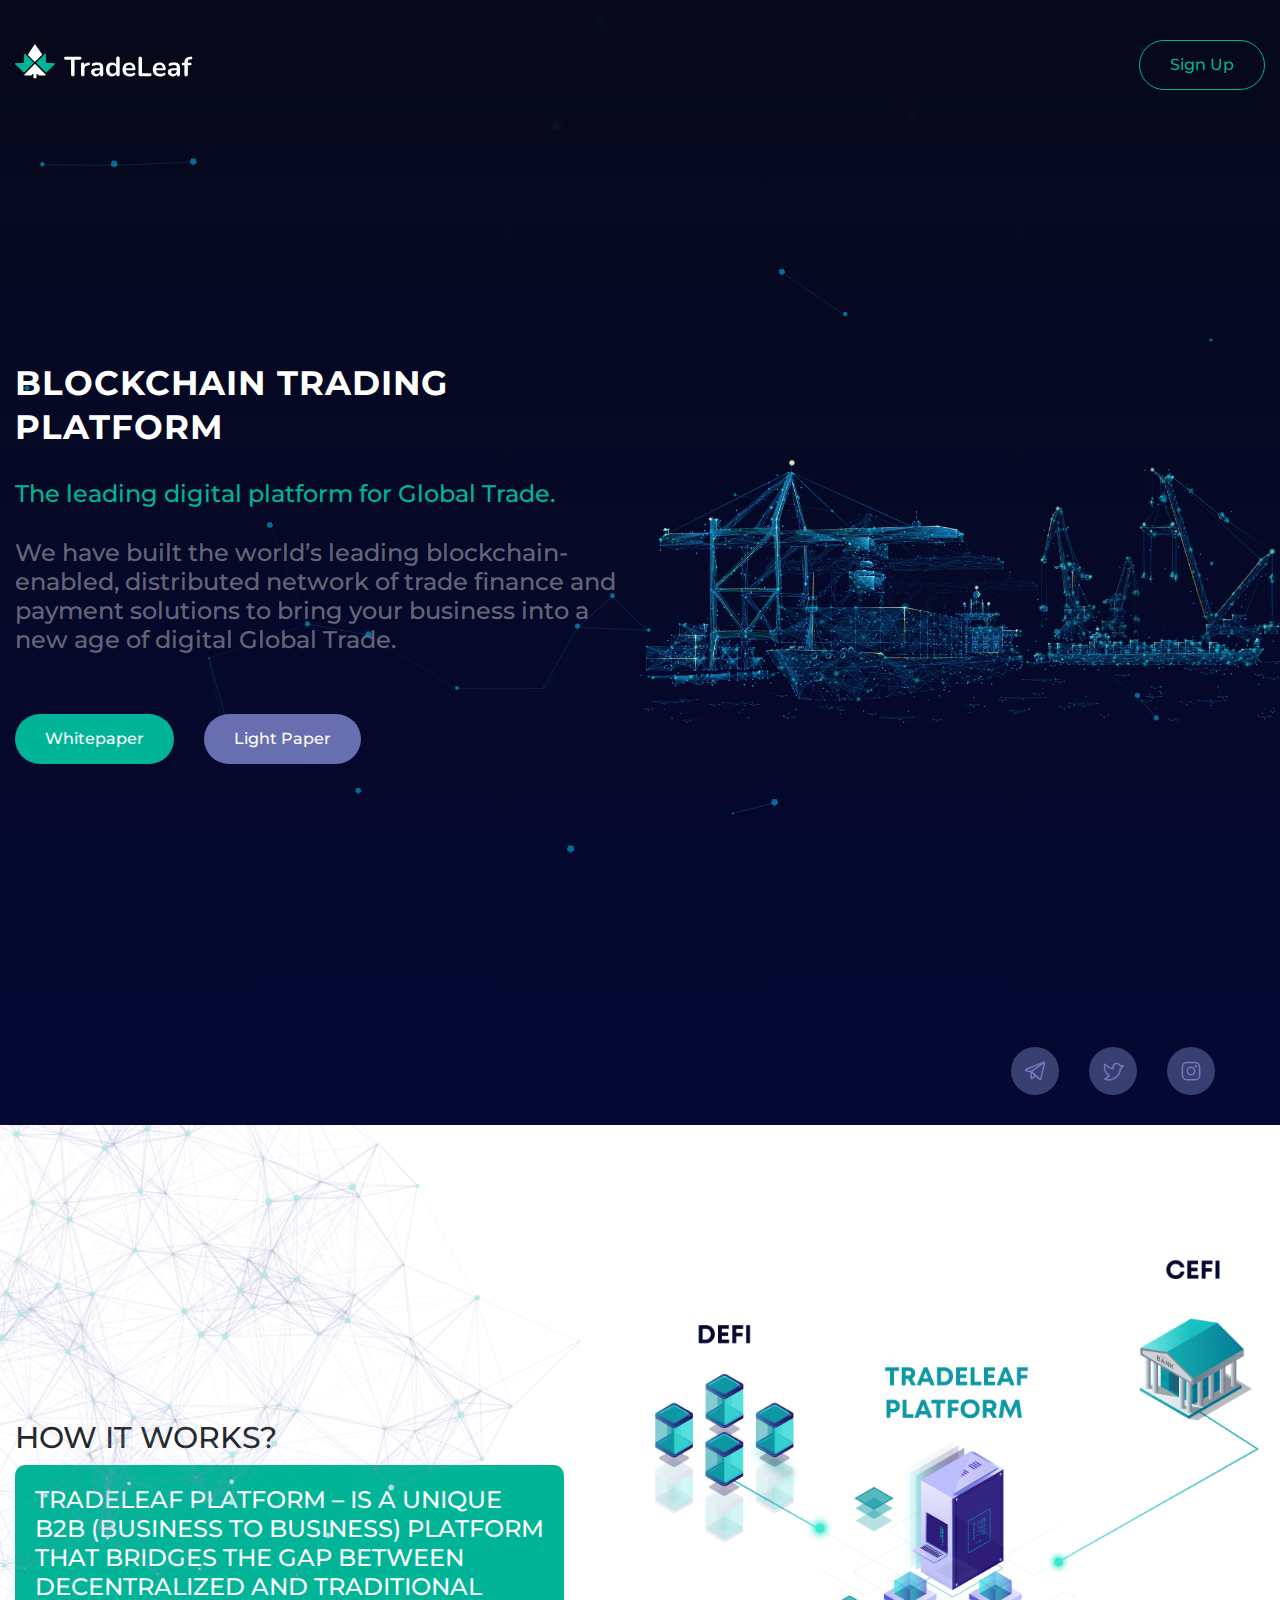
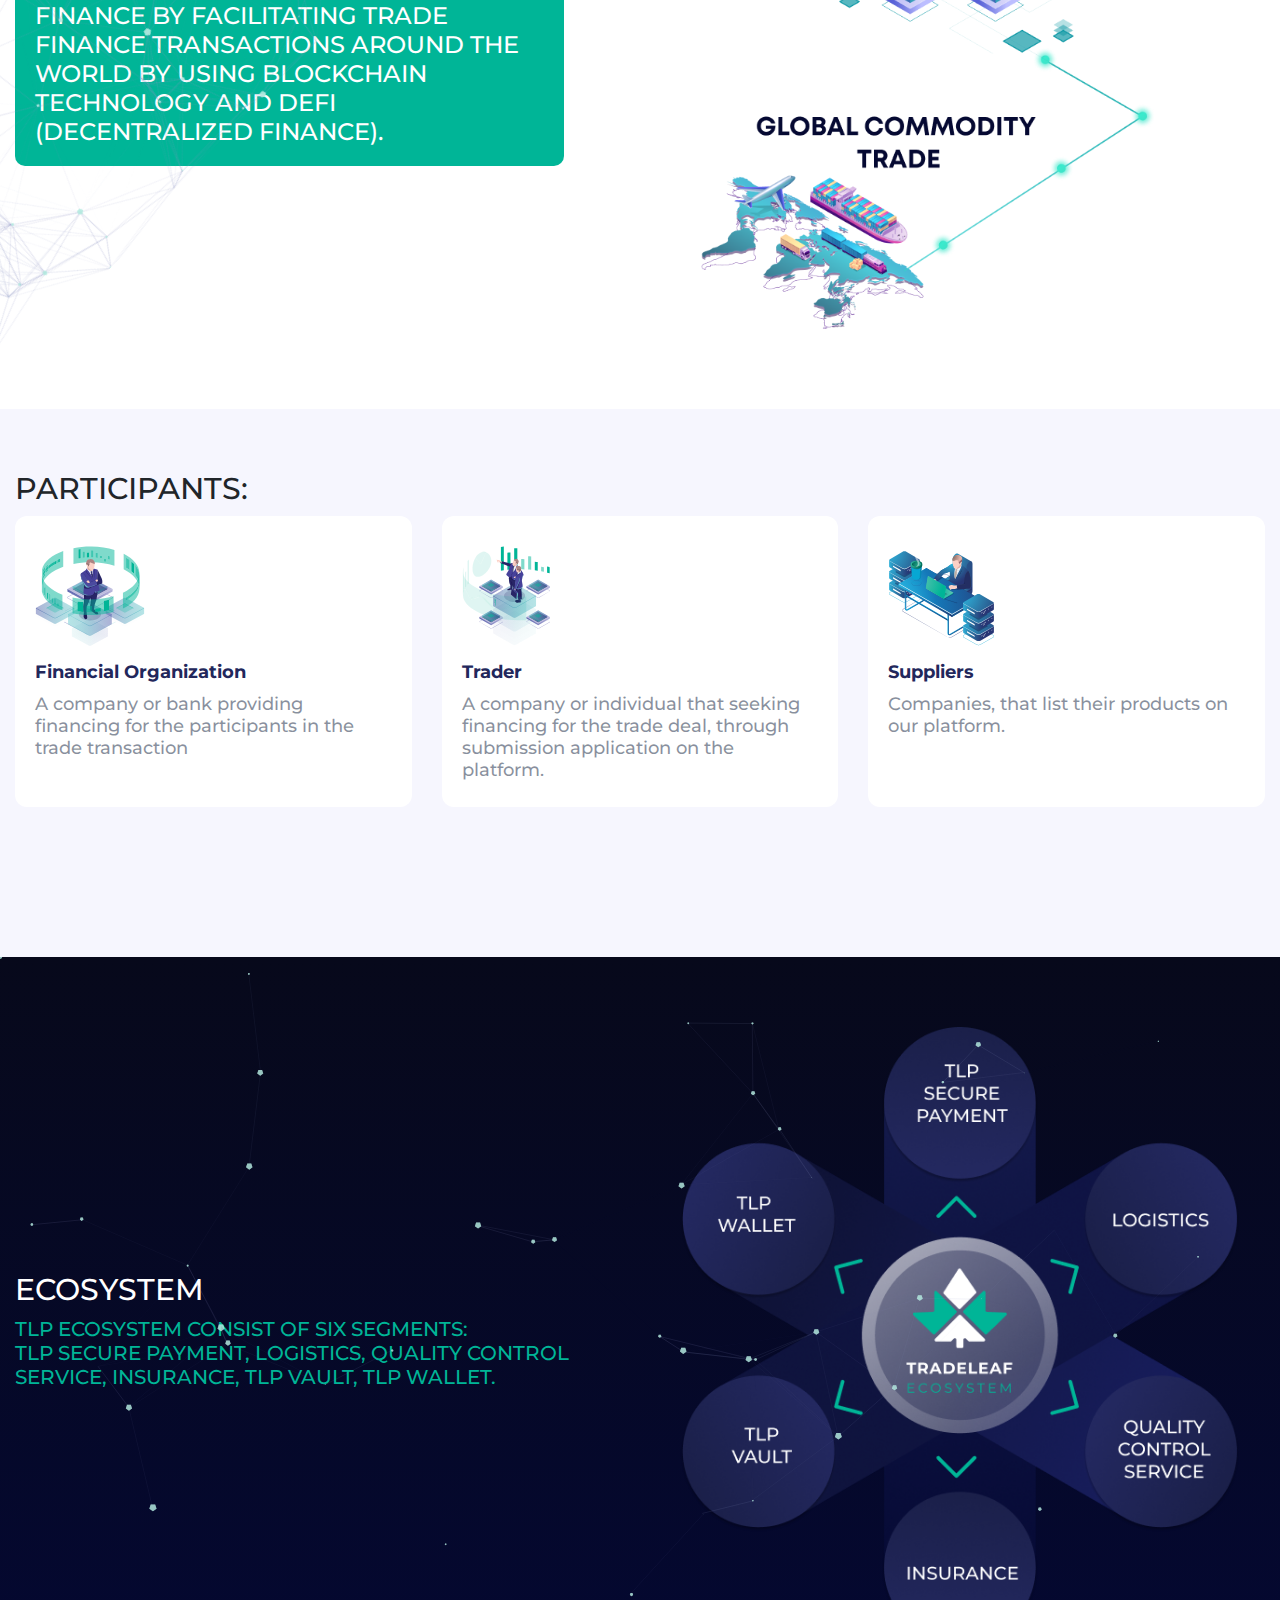
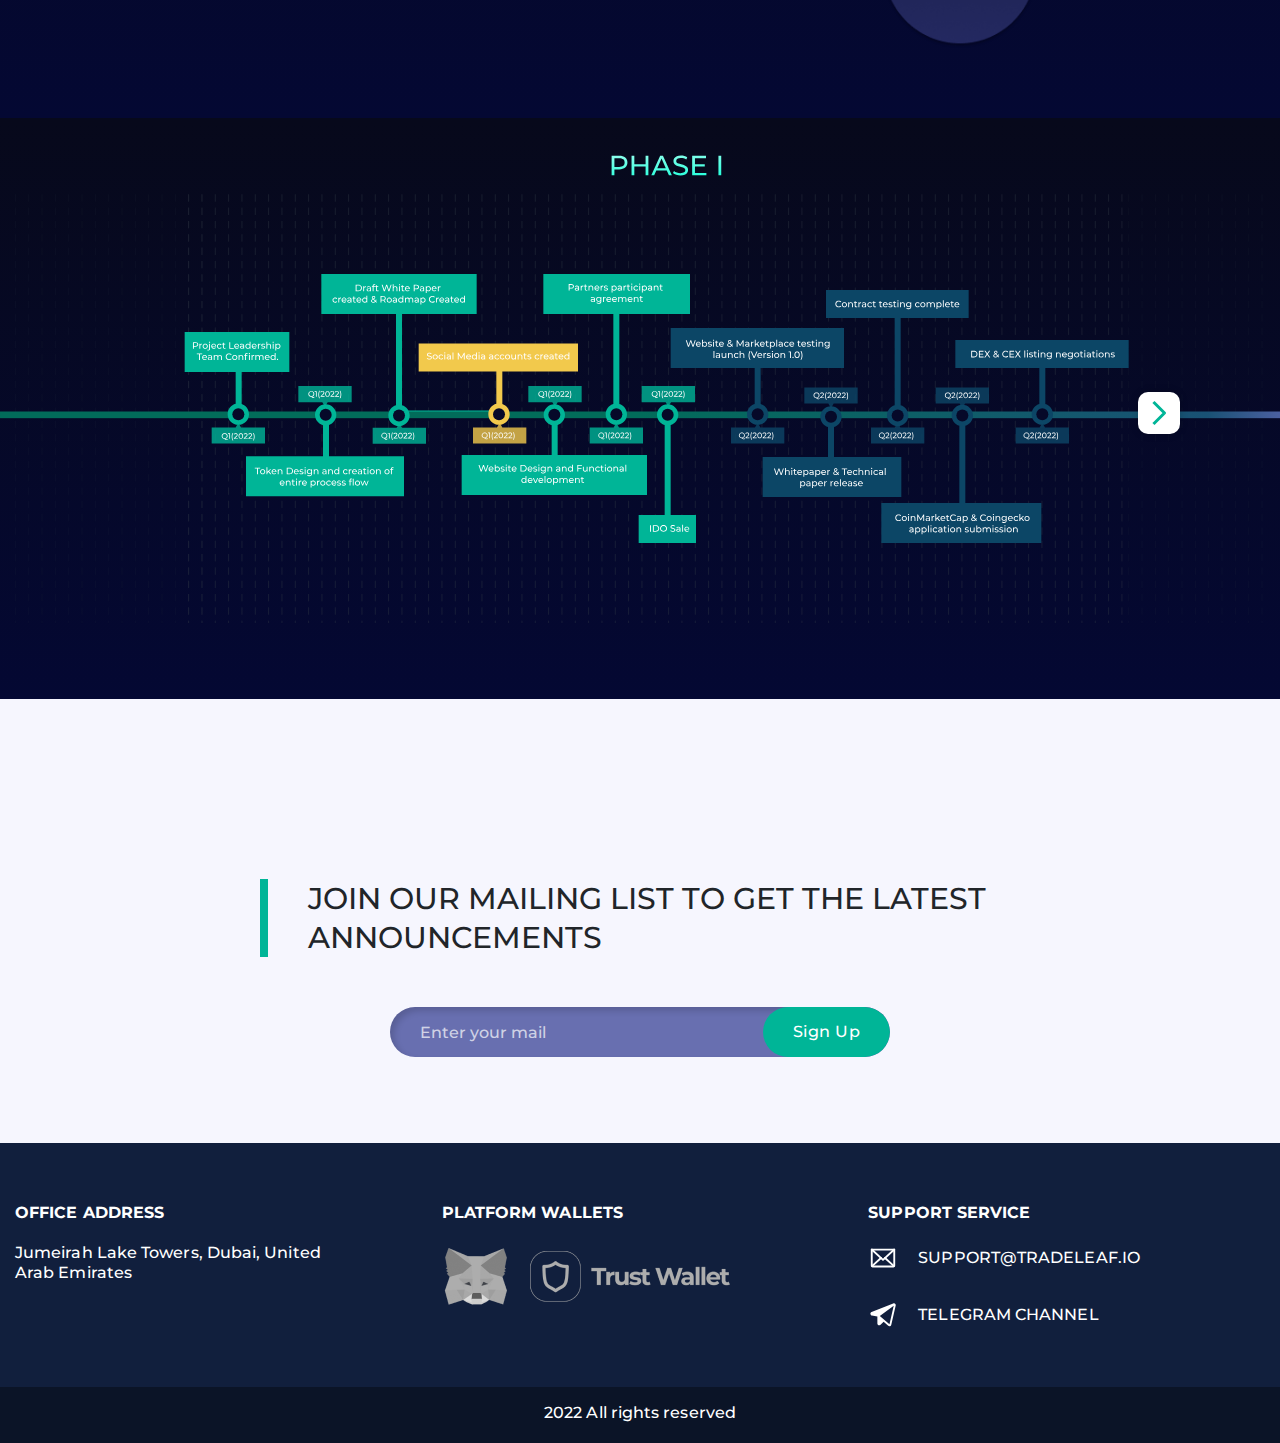
==== commit 962b9aeb: "treadleaf" ====
--- a/index.html
+++ b/index.html
@@ -1,120 +1,723 @@
-<!DOCTYPE html><html lang="en"><head><meta charset="UTF-8"><meta name="viewport" content="width=device-width,initial-scale=1"><meta http-equiv="X-UA-Compatible" content="ie=edge"><title>Generated by Gulp</title><link rel="preconnect" href="https://fonts.googleapis.com"><link rel="preconnect" href="https://fonts.gstatic.com" crossorigin><link href="https://fonts.googleapis.com/css2?family=Montserrat:wght@400;500;700&display=swap" rel="stylesheet"><link rel="stylesheet" href="https://ajax.googleapis.com/ajax/libs/jqueryui/1.11.2/themes/smoothness/jquery-ui.css"><link rel="stylesheet" href="css/swiper-bundle.min.css"><link rel="stylesheet" href="css/bootstrap.min.css"><link rel="stylesheet" href="css/vendor.min.css"><link rel="stylesheet" href="css/frontend.min.css"><link rel="stylesheet" href="css/style.css"></head><body class="redesign"><header><div class="hdr__sidebar__menu"><div class="main"><a href="#" data-toggle="modal" data-target="#exampleModalCenter" class="enter__to__site btn__template">Войти</a></div></div><div class="top__header"><div class="container"><div class="top__header__main"><ul><li><a href="#">Тарифы</a></li><li><a href="#">Контакты</a></li></ul><div class="language"><span>Руc</span> <a href="#">Uzb</a></div></div></div></div><div class="container"><div class="hdr__bottom"><div class="hamburger"><img src="images/hamburger.svg" alt=""></div><a href="index.html" class="logo__mobile"><img src="images/logo__ftr.svg" alt=""> </a><a href="index.html" class="logo"><img src="images/logo.svg" alt=""></a><div class="hdr__bottom__left"><ul><!-- <li><a href="#" class="active">Главная</a></li> --><li><a href="#">Оплата</a></li><li><a href="partner.html">Наши партнеры</a></li><li><a href="client.html">Kлиент</a></li><li><a href="#">О нас</a></li><!-- <li><a href="fatva.pdf" target="_blank">Фатва</a></li> --><!-- <li><a href="#">Бонусы</a></li> --></ul></div><a data-toggle="modal" data-target="#exampleModalCenter" href="#" class="enter__to__site btn__template">Войти <img src="images/enter.svg" alt=""></a></div></div></header><section class="installment__apply"><div class="container"><div class="swiper-container"><div class="swiper-wrapper"><div class="swiper-slide"><div class="installment_apply_main"><div class="left"><h2>Добро пожаловать на сервис рассрочки Zmarket.uz</h2><p>Оформи рассрочку за 2 минуты</p><a href="#" class="btn__template__yellow">Пройти регистрацию</a></div><div class="right"><img src="images/lady.png" alt=""></div></div></div><div class="swiper-slide"><div class="installment_apply_main"><div class="left"><h2>Добро пожаловать на сервис рассрочки Zmarket.uz</h2><p>Оформи рассрочку за 2 минуты</p><a href="#" class="btn__template__yellow">Пройти регистрацию</a></div><div class="right"><img src="images/lady.png" alt=""></div></div></div><div class="swiper-slide"><div class="installment_apply_main"><div class="left"><h2>Добро пожаловать на сервис рассрочки Zmarket.uz</h2><p>Оформи рассрочку за 2 минуты</p><a href="#" class="btn__template__yellow">Пройти регистрацию</a></div><div class="right"><img src="images/lady.png" alt=""></div></div></div><div class="swiper-slide"><div class="installment_apply_main"><div class="left"><h2>Добро пожаловать на сервис рассрочки Zmarket.uz</h2><p>Оформи рассрочку за 2 минуты</p><a href="#" class="btn__template__yellow">Пройти регистрацию</a></div><div class="right"><img src="images/lady.png" alt=""></div></div></div></div><div class="swiper-pagination"></div></div></div></section><!-- <section class="about__width__numbers">
-    <div class="container">
-        <div class="flexis">
-            <h2>Наши цифры говорят о нас больше чем мы сами</h2>
+<!DOCTYPE html>
+<html lang="en">
+
+<head>
+    <meta charset="UTF-8">
+    <meta name="viewport" content="width=device-width,initial-scale=1">
+    <meta http-equiv="X-UA-Compatible" content="ie=edge">
+    <title>TradeLeaf</title>
+    <link rel="preconnect" href="https://fonts.googleapis.com">
+    <link rel="preconnect" href="https://fonts.gstatic.com" crossorigin>
+    <link href="https://fonts.googleapis.com/css2?family=Montserrat:wght@300;400;500;700&display=swap" rel="stylesheet">
+    <link rel="stylesheet" href="css/bootstrap.min.css">
+    <link rel="stylesheet" href="css/swiper-bundle.min.css">
+    <link rel="stylesheet" href="css/style.css">
+    <link rel="stylesheet" href="css/token__style.css">
+</head>
+
+<div id="particles-js"></div>
+<div id="app">
+    <header>
+        <div class="container">
+            <div class="hdr__main"><span id="hamburger"><img src="images/hamburger.svg" alt=""></span>
+                <a href="/" class="logo"><img src="images/logo.svg" alt=""></a>
+                <ul>
+                    <li class="dropdown"><a class="active homes" data-toggle="dropdown">Home</a>
+                        <div class="dropdown-menu drops" aria-labelledby="dropdownMenuButton"><a class="dropdown-item scrolled" href="#">About us</a> <a class="dropdown-item scrolled" href="#howWork">How it works?</a> <a class="dropdown-item scrolled" href="#partners">Partners</a> <a class="dropdown-item scrolled" href="#roadMap">Roadmap</a></div>
+                    </li>
+                    <li><a href="#ecosystem" class="scrolled">Ecosystem</a></li>
+                    <li><a href="#marketplace" data-toggle="modal" data-target="#marketplace">Marketplace</a></li>
+                    <li><a href="tokens.html">Tokens</a></li>
+
+                </ul>
+                <!-- <a href="#" class="login"> Login </a> --><a href="#contactUs" class="sign scrolled">Sign
+                        Up</a>
+                <!-- <a href="#contactUs" class="scrolled contact__us__link">
+                        <svg width="32" height="32" viewBox="0 0 32 32" fill="none" xmlns="http://www.w3.org/2000/svg">
+                            <path d="M28.9988 6.97617C28.9984 6.95767 28.9974 6.93921 28.996 6.92078C28.9948 6.90573 28.9933 6.89079 28.9915 6.87595C28.9894 6.85867 28.9867 6.84149 28.9836 6.82431C28.9809 6.80881 28.9779 6.79343 28.9745 6.7782C28.9708 6.7619 28.9665 6.74576 28.962 6.72964C28.9576 6.71423 28.9532 6.69898 28.9482 6.6839C28.9429 6.66815 28.9371 6.65265 28.931 6.63715C28.9253 6.62231 28.9194 6.60763 28.913 6.5932C28.9061 6.57794 28.8987 6.56296 28.8912 6.548C28.884 6.53381 28.8766 6.51977 28.8688 6.50598C28.8606 6.49173 28.852 6.47772 28.8431 6.46377C28.8342 6.44971 28.8249 6.43591 28.8153 6.42233C28.8063 6.40955 28.7968 6.397 28.7871 6.38455C28.7761 6.37054 28.7648 6.35693 28.7531 6.34353C28.7476 6.33722 28.7429 6.3305 28.7372 6.32429C28.7324 6.31904 28.727 6.31458 28.7221 6.30945C28.7101 6.29682 28.6976 6.2847 28.6849 6.27271C28.6731 6.2616 28.6612 6.25059 28.649 6.24012C28.637 6.22987 28.6246 6.22016 28.6121 6.21045C28.5984 6.19983 28.5848 6.18931 28.5707 6.17951C28.5585 6.171 28.5459 6.16309 28.5333 6.15513C28.5184 6.14573 28.5036 6.13636 28.4883 6.12781C28.475 6.12037 28.4614 6.11362 28.4478 6.10679C28.4327 6.09925 28.4177 6.09165 28.4023 6.08491C28.3874 6.07832 28.3721 6.07258 28.3567 6.06672C28.342 6.06111 28.3274 6.0554 28.3125 6.05052C28.2963 6.04518 28.2798 6.04072 28.2633 6.0362C28.2485 6.03218 28.2338 6.02812 28.2189 6.02479C28.2024 6.0211 28.1857 6.0182 28.1689 6.01533C28.1531 6.01265 28.1373 6.01002 28.1213 6.0081C28.1055 6.00618 28.0896 6.00489 28.0735 6.00374C28.0561 6.00245 28.0386 6.00144 28.0211 6.00108C28.014 6.00091 28.0071 6 28 6H4C3.99329 6 3.98682 6.00089 3.9801 6.00101C3.96167 6.00137 3.94324 6.00241 3.92487 6.00378C3.90967 6.00494 3.89459 6.00613 3.87964 6.00794C3.86285 6.00995 3.84619 6.01269 3.82947 6.01559C3.81354 6.01834 3.79761 6.02106 3.78198 6.02457C3.76623 6.02808 3.75073 6.03235 3.73511 6.03662C3.71936 6.04095 3.70361 6.0452 3.68817 6.05026C3.67255 6.05539 3.65717 6.06134 3.64172 6.06726C3.62714 6.07288 3.61249 6.07837 3.59821 6.08463C3.58228 6.09161 3.5667 6.09949 3.55108 6.10736C3.53795 6.11395 3.52483 6.12039 3.51208 6.12753C3.49645 6.13629 3.4812 6.14591 3.46594 6.15558C3.45373 6.16333 3.4414 6.17102 3.42956 6.17929C3.41522 6.18924 3.40137 6.19992 3.38751 6.21072C3.37518 6.22028 3.36297 6.22986 3.35114 6.23999C3.33881 6.25052 3.3269 6.2616 3.31494 6.27286C3.30231 6.28476 3.28992 6.29685 3.27789 6.30939C3.27301 6.31455 3.26764 6.31903 3.26282 6.32428C3.25714 6.33051 3.25238 6.33722 3.24689 6.34353C3.23523 6.35693 3.22388 6.37054 3.21289 6.38455C3.20318 6.397 3.19372 6.40955 3.18469 6.42233C3.17505 6.43591 3.16583 6.4497 3.15686 6.46377C3.14801 6.47772 3.1394 6.49172 3.13122 6.50598C3.12341 6.51977 3.11603 6.53381 3.10882 6.548C3.10126 6.56295 3.09387 6.57794 3.08703 6.5932C3.08062 6.60763 3.07471 6.62231 3.06897 6.63714C3.06293 6.65264 3.05706 6.66814 3.05182 6.68389C3.04682 6.69897 3.04236 6.71423 3.03802 6.72964C3.03351 6.74575 3.02923 6.7619 3.02551 6.77819C3.02209 6.79342 3.0191 6.8088 3.01636 6.82431C3.0133 6.84149 3.01062 6.85867 3.00848 6.87594C3.00665 6.8908 3.00516 6.90575 3.00402 6.92077C3.00256 6.93924 3.00162 6.9577 3.00122 6.97616C3.00104 6.98416 3 6.99194 3 7V24C3.00061 24.5302 3.21151 25.0386 3.58646 25.4135C3.9614 25.7885 4.46975 25.9994 5 26H27C27.5302 25.9994 28.0386 25.7885 28.4135 25.4135C28.7885 25.0386 28.9994 24.5302 29 24V7C29 6.99194 28.999 6.98416 28.9988 6.97617ZM5 9.27328L12.3383 16L5 22.7267V9.27328ZM6.57092 24L13.8182 17.3567L15.3242 18.7372C15.5087 18.9062 15.7498 19 16 19C16.2502 19 16.4913 18.9062 16.6758 18.7372L18.1818 17.3566L25.4291 24H6.57092ZM19.6618 16L27.0002 9.2731L27.0012 22.7277L19.6618 16Z" fill="white"/>
+                        </svg>
+                    </a> -->
+            </div>
+        </div>
+    </header>
+    <div class="menu__mobile">
+        <div class="wrapper"><img class="img__logo" src="images/logo.svg" alt=""></div>
+    </div>
+</div>
+</body>
+
+</html>
+<section class="general__blockchain" id="home" style="background-image: url('images/city.png')">
+    <div class="container">
+        <div class="row">
+            <div class="col-lg-6">
+                <h1>Blockchain trading Platform</h1>
+                <h5>The leading digital platform for Global Trade.</h5>
+                <p>We have built the world’s leading blockchain-enabled, distributed network of trade finance and payment solutions to bring your business into a new age of digital Global Trade.</p>
+                <div class="pdf__blocks"><a href="pdf__big.pdf" target="_blank" class="link__style">Whitepaper</a> <a href="pdf__small.pdf" target="_blank" class="link__bluish link__style">Light Paper</a></div>
+            </div>
+        </div>
+        <div class="socials">
+            <!-- <a href="#contactUs" class="link__green scrolled">Subscribe</a> --><a href="#"><svg width="24"
+                    height="24" viewBox="0 0 24 24" fill="none" xmlns="http://www.w3.org/2000/svg">
+                    <path
+                        d="M8.25006 12.6443L16.6798 20.0625C16.7773 20.1484 16.8955 20.2074 17.0227 20.2338C17.1499 20.2602 17.2818 20.2532 17.4054 20.2133C17.5291 20.1734 17.6403 20.1021 17.7281 20.0063C17.8159 19.9106 17.8773 19.7937 17.9063 19.667L21.4326 4.27959C21.4631 4.14655 21.4567 4.00771 21.4141 3.87804C21.3715 3.74837 21.2944 3.63277 21.1909 3.54371C21.0875 3.45466 20.9617 3.39551 20.8272 3.37265C20.6926 3.3498 20.5544 3.36409 20.4273 3.414L3.12511 10.2113C2.97432 10.2705 2.84676 10.377 2.76153 10.5148C2.6763 10.6526 2.63797 10.8142 2.65229 10.9756C2.6666 11.137 2.73279 11.2894 2.84094 11.41C2.94909 11.5307 3.0934 11.613 3.25227 11.6448L8.25006 12.6443Z"
+                        stroke="#727BBE" stroke-width="1.5" stroke-linecap="round" stroke-linejoin="round" />
+                    <path d="M8.25 12.6444L21.0105 3.42847" stroke="#727BBE" stroke-width="1.5" stroke-linecap="round"
+                        stroke-linejoin="round" />
+                    <path
+                        d="M12.46 16.3491L9.53033 19.2788C9.42544 19.3837 9.2918 19.4551 9.14632 19.4841C9.00083 19.513 8.85003 19.4982 8.71299 19.4414C8.57594 19.3846 8.45881 19.2885 8.3764 19.1652C8.29399 19.0418 8.25 18.8968 8.25 18.7485V12.6443"
+                        stroke="#727BBE" stroke-width="1.5" stroke-linecap="round" stroke-linejoin="round" />
+                </svg> </a><a href="#"><svg width="24" height="24" viewBox="0 0 24 24" fill="none"
+                    xmlns="http://www.w3.org/2000/svg">
+                    <path
+                        d="M11.9999 8.25027C12 7.38867 12.2967 6.55337 12.8402 5.8848C13.3837 5.21624 14.1408 4.75517 14.9842 4.57913C15.8276 4.40309 16.706 4.5228 17.4715 4.91814C18.2371 5.31348 18.8431 5.96034 19.1879 6.74997L22.4999 6.75L19.4753 9.77461C19.2784 12.8168 17.931 15.67 15.7069 17.7548C13.4827 19.8397 10.5485 20.9999 7.49993 21C4.49993 21 3.74993 19.875 3.74993 19.875C3.74993 19.875 6.74993 18.75 8.24993 16.5C8.24993 16.5 2.24993 13.5 3.74993 5.25C3.74993 5.25 7.49993 9 11.9986 9.75L11.9999 8.25027Z"
+                        stroke="#727BBE" stroke-width="1.5" stroke-linecap="round" stroke-linejoin="round" />
+                </svg> </a><a href="#"><svg width="24" height="24" viewBox="0 0 24 24" fill="none"
+                    xmlns="http://www.w3.org/2000/svg">
+                    <path
+                        d="M12 15.75C14.0711 15.75 15.75 14.0711 15.75 12C15.75 9.92893 14.0711 8.25 12 8.25C9.92893 8.25 8.25 9.92893 8.25 12C8.25 14.0711 9.92893 15.75 12 15.75Z"
+                        stroke="#727BBE" stroke-width="1.5" stroke-miterlimit="10" />
+                    <path
+                        d="M16.125 3.375H7.875C5.38972 3.375 3.375 5.38972 3.375 7.875V16.125C3.375 18.6103 5.38972 20.625 7.875 20.625H16.125C18.6103 20.625 20.625 18.6103 20.625 16.125V7.875C20.625 5.38972 18.6103 3.375 16.125 3.375Z"
+                        stroke="#727BBE" stroke-width="1.5" stroke-linecap="round" stroke-linejoin="round" />
+                    <path
+                        d="M16.875 8.25C17.4963 8.25 18 7.74632 18 7.125C18 6.50368 17.4963 6 16.875 6C16.2537 6 15.75 6.50368 15.75 7.125C15.75 7.74632 16.2537 8.25 16.875 8.25Z"
+                        fill="#727BBE" />
+                </svg></a>
+        </div>
+    </div>
+</section>
+<!-- style="background-image: url('images/bc__howitworks.png');" -->
+<section class="how__it__works" id="howWork">
+    <div id="particle2"></div>
+    <div class="container">
+        <div class="row">
+            <div class="col-lg-6">
+                <h2>how it works?</h2>
+                <div class="green__block">
+                    <p>TradeLeaf Platform – is a unique B2B (Business to Business) platform that bridges the gap between decentralized and traditional finance by facilitating trade finance transactions around the world by using blockchain technology and
+                        DeFi (Decentralized Finance).</p>
+                </div>
+            </div>
+            <div class="col-lg-6"><img src="images/how__work__2.png" alt=""></div>
+        </div>
+    </div>
+</section>
+<section class="complete">
+    <div class="container">
+        <h2>Participants:</h2>
+        <div class="row">
+            <div class="col-lg-4 col-sm-4">
+                <div class="item__complete"><img src="images/cm1.svg" alt="">
+                    <h4>Financial Organization</h4>
+                    <p>A company or bank providing financing for the participants in the trade transaction</p>
+                </div>
+            </div>
+            <div class="col-lg-4 col-sm-4">
+                <div class="item__complete"><img src="images/cm2.svg" alt="">
+                    <h4>Trader</h4>
+                    <p>A company or individual that seeking financing for the trade deal, through submission application on the platform.</p>
+                </div>
+            </div>
+            <div class="col-lg-4 col-sm-4">
+                <div class="item__complete"><img src="images/cm3.svg" alt="">
+                    <h4>Suppliers</h4>
+                    <p>Companies, that list their products on our platform.</p>
+                </div>
+            </div>
+            <!-- <div class="col-lg-3 col-sm-6">
+                <div class="item__complete"><img src="images/cm4.svg" alt="">
+                    <h4>Service Provider</h4>
+                    <p>Organizations that provide services for trade deals such as logistics, insurance, quality
+                        control.</p>
+                </div>
+            </div> -->
+        </div>
+    </div>
+</section>
+
+<section class="instrument__support">
+    <div class="particle2">
+        <div class="container">
             <div class="row">
-                <div class="col-sm-6 col-3 flexible"><b>200+</b><span>Партнеров</span></div>
-                <div class="col-sm-6 col-3 flexible"><b>20 000</b><span>Успешных договоров</span></div>
-                <div class="col-sm-6 col-3 flexible"><b>20+ млн. </b><span>Выплаченых бонусов</span></div>
-                <div class="col-sm-6 col-3 flexible"><b>10 000</b><span>Активных пользователей </span></div>
-            </div>
-        </div>
-    </div>
-</section> --><section class="choose__convenient__plan"><div class="top__convenient__plan"><div class="container"><div class="head__convenient"><h2>Гибкие тарифные планы</h2><p>Мы предлагаем выгодные условия обслуживания</p><a href="#" class="btn__template">Узнать подробнее о тарифах</a></div><div class="rounded_blocks_main"><div class="item_round" style="background-image: url('images/round1.svg');"><p>Лимит Рассрочки</p><b>4 000 000</b> <span>Без первоначального взноса</span></div><div class="item_round" style="background-image: url('images/round2.svg');"><p>Лимит Рассрочки</p><b>6 000 000</b> <span>Без первоначального взноса</span></div><div class="item_round" style="background-image: url('images/round3.svg');"><p>Лимит Рассрочки</p><b>8 000 000</b> <span>Без первоначального взноса</span></div></div></div></div><!--  <div class="bottom__convenient__plan">
+
+            </div>
+        </div>
+    </div>
+</section>
+
+
+
+<section class="ecosytem" id="ecosystem">
+    <div id="particle3"></div>
+    <div class="container">
+        <div class="row">
+            <div class="col-lg-6">
+                <h2>ecosystem</h2>
+                <p>TLP Ecosystem consist of six segments:<br>TLP Secure payment, Logistics, Quality control service, Insurance, TLP Vault, TLP Wallet.</p>
+            </div>
+            <div class="col-lg-6"><img src="images/eco__img.png" alt=""></div>
+        </div>
+    </div>
+</section>
+<!-- <section class="cards__section">
+    <div class="container">
+        <h2>ecosystem</h2>
+        <div class="row">
+            <div class="col-lg-4 col-sm-6">
+                <div class="card">
+                    <img class="card-img-top" src="images/ca1.jpg" alt="Card image cap">
+                    <div class="card-body">
+                        <h5 class="card-title">TLP Secure payment</h5>
+                        <p class="card-text">Trade Leaf platform acts as a trusted third party that collects, holds and disburses funds according to seller and buyer instructions.
+                        </p>
+                    </div>
+                </div>
+            </div>
+            <div class="col-lg-4 col-sm-6">
+                <div class="card">
+                    <img class="card-img-top" src="images/ca2.jpg" alt="">
+                    <div class="card-body">
+                        <h5 class="card-title">Logistics </h5>
+                        <p class="card-text">Trade Leaf logistics handles the supply chain management of transportation from the manufacturer to the end-user. Services and related information from the source to the consumer will be sent through our platform to meet all customers’ requirements. </p>
+                    </div>
+                </div>
+            </div>
+            <div class="col-lg-4 col-sm-6">
+                <div class="card">
+                    <img class="card-img-top" src="images/ca3.jpg" alt="">
+                    <div class="card-body">
+                        <h5 class="card-title">Quality control service </h5>
+                        <p class="card-text">TLP quality control inspections are performed to verify and confirm quality of goods. The object of this service is to independently assure that the activities of a specified project are being performed in accordance with all contractual specifications, codes and standards from the international organizations and/or government regulations.This is verified though checks audits, inspections and witness.</p>
+                    </div>
+                </div>
+            </div>
+            <div class="col-lg-4 col-sm-6">
+                <div class="card">
+                    <img class="card-img-top" src="images/ca4.jpg" alt="">
+                    <div class="card-body">
+                        <h5 class="card-title">INSURANCE</h5>
+                        <p class="card-text">Business insurance coverage protects businesses from losses due to events that may occur during the normal course of business. Our platform will help companies trade safely and take control of tomorrow. The insurance will include solutions, such as Business fraud, trade credit, multinationals.</p>
+                    </div>
+                </div>
+            </div>
+            <div class="col-lg-4 col-sm-6">
+                <div class="card">
+                    <img class="card-img-top" src="images/ca5.jpg" alt="">
+                    <div class="card-body">
+                        <h5 class="card-title">MarketPlace</h5>
+                        <p class="card-text">The first version of the Trade Leaf marketplace will be intended only for applications for financing the transaction. Any member of the platform can submit these applications. The second version of the Trade Leaf trading platform includes the previous version, and the new functionality for adding goods and services.
+                        </p>
+                    </div>
+                </div>
+            </div>
+            <div class="col-lg-4 col-sm-6">
+                <div class="card">
+                    <img class="card-img-top" src="images/ca6.jpg" alt="">
+                    <div class="card-body">
+                        <h5 class="card-title">TLP WALLET</h5>
+                        <p class="card-text">Trade leaf Wallet is a digital wallet application that supports cryptocurrency protocols and standards, and allows platform participants to store and transfer cryptocurrencies and tokens. 
+                            A digital decentralized wallet is an application that is embedded in browsers and is used to conduct transactions with digital assets.
+                        </p>
+                    </div>
+                </div>
+            </div>
+        </div>
+    </div>
+</section> -->
+<!-- <section class="our__partners" id="partners"> -->
+<!-- <div class="container">
+        <h2>Our partners</h2>
+        <div class="imgs"><a href="https://www.tradefinancecompany.com/" target="_blank"><img src="images/partner1.png"
+                    alt=""></a><a href="https://www.globaleximtradefzllc.com/" target="_blank"><img
+                    src="images/partner2.png" alt=""></a><a href="http://creditexim.com/" target="_blank"><img
+                    src="images/partner3.png" alt=""></a></div>
+    </div> -->
+<!-- <div class="totals"> -->
+<!-- <div class="container"> -->
+<!-- <div class="d-flex">
+                <h3>total available financing</h3><span>$300 000 000</span>
+            </div> -->
+<!-- </div> -->
+<!-- </div> -->
+<!-- </section> -->
+<!-- <section class="complete" id="aboutUs">
+    <div class="container">
+        <h2>Complete user classification</h2>
+        <div class="row">
+            <div class="col-lg-4 col-sm-6">
+                <div class="item__complete">
+                    <img src="images/cm1.svg" alt="" />
+                    <h4>Investors</h4>
+                    <p>
+                        -Financial organizations ready to provide financial instruments for the participants in the transaction.
+                    </p>
+                </div>
+            </div>
+            <div class="col-lg-4 col-sm-6">
+                <div class="item__complete">
+                    <img src="images/cm2.svg" alt="" />
+                    <h4>Traders / Brokers</h4>
+                    <p>
+                        -Companies that will submit applications for investors to participate in financial transactions.
+                    </p>
+                </div>
+            </div>
+            <div class="col-lg-4 col-sm-6">
+                <div class="item__complete">
+                    <img src="images/cm3.svg" alt="" />
+                    <h4>Suppliers</h4>
+                    <p>
+                        -An individual, company, manufacturer, distributor or service provider that supplies goods and / or services to a recipient.
+                    </p>
+                </div>
+            </div>
+            <div class="col-lg-4 col-sm-6">
+                <div class="item__complete">
+                    <img src="images/cm4.svg" alt="" />
+                    <h4>Logistics companies</h4>
+                    <p>
+                        -Companies providing transportation services for platform users.
+                    </p>
+                </div>
+            </div>
+            <div class="col-lg-4 col-sm-6">
+                <div class="item__complete">
+                    <img src="images/cm5.svg" alt="" />
+                    <h4>Quality Assurance Service</h4>
+                    <p>
+                        -Companies that provide quality assurance services for goods from manufacturers for buyers within the platform.
+                    </p>
+                </div>
+            </div>
+            <div class="col-lg-4 col-sm-6">
+                <div class="item__complete">
+                    <img src="images/cm6.svg" alt="" />
+                    <h4>Insurance companies</h4>
+                    <p>-Companies that provide insurance services for platform users.</p>
+                </div>
+            </div>
+        </div>
+    </div>
+</section> -->
+<!-- <section class="token" id="tokenomics">
+    <div class="container">
+        <div class="row">
+            <div class="col-lg-6">
+                <h2>Token and Tokenomics</h2>
+                <p>The Trade Leaf platform token is created as the platform's internal currency and participates in many of the platform's processes. The token is deflationary due to its unique protocols and limited token supply.
+                </p> -->
+<!-- <a href="#" class="link link__green">Learn more <span></span></a> -->
+<!-- </div>
+            <div class="col-lg-6"><img src="images/token2.png" alt=""></div>
+        </div>
+    </div>
+</section> -->
+<!-- <section class="tok__section">
+    <div class="container">
+        <h2>Token protocols</h2>
+        <div class="row">
+            <div class="col-lg-4 col-sm-6">
+                <div class="item__proto gener"> -->
+<!-- <h3>Tokenomics:</h3> -->
+<!-- <h4>Trade leaf COIN</h4><img src="images/tlc.png" alt="">
+                    <p>Total token emission 250,000,000 TLC</p>
+                </div>
+            </div>
+            <div class="col-lg-4 col-sm-6">
+                <div class="item__proto">
+                    <h4>Governance Voting</h4><img src="images/bn1.png" alt=""> <a href="#" class="link__green" data-toggle="modal" data-target="#toksec1">Lear more</a>
+                </div>
+            </div>
+            <div class="col-lg-4 col-sm-6">
+                <div class="item__proto">
+                    <h4>Trade Leaf Vault (Staking)</h4><img src="images/bn2.png" alt=""> <a href="#" class="link__green" data-toggle="modal" data-target="#toksec2">Lear more</a>
+                </div>
+            </div>
+            <div class="col-lg-4 col-sm-6">
+                <div class="item__proto">
+                    <h4>Charity (philanthropy)</h4><img src="images/bn3.png" alt=""> <a href="#" class="link__green" data-toggle="modal" data-target="#toksec3">Lear more</a>
+                </div>
+            </div>
+            <div class="col-lg-4 col-sm-6">
+                <div class="item__proto">
+                    <h4>Auto-Liquidity</h4><img src="images/bn4.png" alt=""> <a href="#" class="link__green" data-toggle="modal" data-target="#toksec4">Lear more</a>
+                </div>
+            </div>
+            <div class="col-lg-4 col-sm-6">
+                <div class="item__proto">
+                    <h4>BuyBack</h4><img src="images/bn5.png" alt=""> <a href="#" class="link__green" data-toggle="modal" data-target="#toksec5">Lear more</a>
+                </div>
+            </div> -->
+<!-- </div>
+    </div>
+</section> -->
+<!-- Marketplace-->
+<div class="modal fade popup__style" id="marketplace" tabindex="-1" role="dialog" aria-labelledby="exampleModalLabel" aria-hidden="true">
+    <div class="modal-dialog" role="document">
+        <div class="modal-content"><button type="button" class="close" data-dismiss="modal" aria-label="Close"><svg
+                    width="34" height="34" viewBox="0 0 34 34" fill="none" xmlns="http://www.w3.org/2000/svg">
+                    <path fill-rule="evenodd" clip-rule="evenodd"
+                        d="M19.5769 17L26.4828 23.906C26.7646 24.1877 26.9291 24.4559 27.0138 24.7351C27.0984 25.0143 27.0984 25.2998 27.0138 25.579C26.9291 25.8582 26.7646 26.1264 26.4828 26.4081L26.4091 26.4818C26.1273 26.7636 25.8591 26.9282 25.5799 27.0128C25.3008 27.0974 25.0152 27.0974 24.7361 27.0128C24.4569 26.9282 24.1887 26.7636 23.9069 26.4818L17.001 19.5759L10.0951 26.4818C9.81337 26.7636 9.54516 26.9282 9.26598 27.0128C8.9868 27.0974 8.70128 27.0974 8.42209 27.0128C8.14291 26.9282 7.8747 26.7636 7.59297 26.4818L7.51922 26.4081C7.23748 26.1264 7.07289 25.8582 6.98827 25.579C6.90365 25.2998 6.90365 25.0143 6.98827 24.7351C7.07289 24.4559 7.23748 24.1877 7.51922 23.906L14.4251 17L7.51922 10.0941C7.23748 9.8124 7.07289 9.54419 6.98827 9.265C6.90365 8.98582 6.90365 8.7003 6.98827 8.42112C7.07289 8.14193 7.23748 7.87373 7.51922 7.59199L7.59297 7.51824C7.8747 7.23651 8.14291 7.07191 8.42209 6.98729C8.70128 6.90267 8.9868 6.90267 9.26598 6.98729C9.54516 7.07191 9.81337 7.23651 10.0951 7.51824L17.001 14.4242L23.9069 7.51824C24.1887 7.23651 24.4569 7.07191 24.7361 6.98729C25.0152 6.90267 25.3008 6.90267 25.5799 6.98729C25.8591 7.07191 26.1273 7.23651 26.4091 7.51824L26.4828 7.59199C26.7646 7.87373 26.9291 8.14193 27.0138 8.42112C27.0984 8.7003 27.0984 8.98582 27.0138 9.265C26.9291 9.54419 26.7646 9.8124 26.4828 10.0941L19.5769 17Z"
+                        fill="#1B204A" />
+                </svg></button>
+            <div class="modal-body marketplace__body"><img src="images/modal__marketplace.png" alt="">
+                <h2>coming soon!</h2><button class="btn btn-cancel" data-dismiss="modal">Close</button>
+            </div>
+        </div>
+    </div>
+</div>
+<!-- Modal 1-->
+<div class="modal fade popup__style" id="toksec1" tabindex="-1" role="dialog" aria-labelledby="exampleModalLabel" aria-hidden="true">
+    <div class="modal-dialog" role="document">
+        <div class="modal-content"><button type="button" class="close" data-dismiss="modal" aria-label="Close"><svg
+                    width="34" height="34" viewBox="0 0 34 34" fill="none" xmlns="http://www.w3.org/2000/svg">
+                    <path fill-rule="evenodd" clip-rule="evenodd"
+                        d="M19.5769 17L26.4828 23.906C26.7646 24.1877 26.9291 24.4559 27.0138 24.7351C27.0984 25.0143 27.0984 25.2998 27.0138 25.579C26.9291 25.8582 26.7646 26.1264 26.4828 26.4081L26.4091 26.4818C26.1273 26.7636 25.8591 26.9282 25.5799 27.0128C25.3008 27.0974 25.0152 27.0974 24.7361 27.0128C24.4569 26.9282 24.1887 26.7636 23.9069 26.4818L17.001 19.5759L10.0951 26.4818C9.81337 26.7636 9.54516 26.9282 9.26598 27.0128C8.9868 27.0974 8.70128 27.0974 8.42209 27.0128C8.14291 26.9282 7.8747 26.7636 7.59297 26.4818L7.51922 26.4081C7.23748 26.1264 7.07289 25.8582 6.98827 25.579C6.90365 25.2998 6.90365 25.0143 6.98827 24.7351C7.07289 24.4559 7.23748 24.1877 7.51922 23.906L14.4251 17L7.51922 10.0941C7.23748 9.8124 7.07289 9.54419 6.98827 9.265C6.90365 8.98582 6.90365 8.7003 6.98827 8.42112C7.07289 8.14193 7.23748 7.87373 7.51922 7.59199L7.59297 7.51824C7.8747 7.23651 8.14291 7.07191 8.42209 6.98729C8.70128 6.90267 8.9868 6.90267 9.26598 6.98729C9.54516 7.07191 9.81337 7.23651 10.0951 7.51824L17.001 14.4242L23.9069 7.51824C24.1887 7.23651 24.4569 7.07191 24.7361 6.98729C25.0152 6.90267 25.3008 6.90267 25.5799 6.98729C25.8591 7.07191 26.1273 7.23651 26.4091 7.51824L26.4828 7.59199C26.7646 7.87373 26.9291 8.14193 27.0138 8.42112C27.0984 8.7003 27.0984 8.98582 27.0138 9.265C26.9291 9.54419 26.7646 9.8124 26.4828 10.0941L19.5769 17Z"
+                        fill="white" />
+                </svg></button>
+            <div class="modal-body">
+                <h3>Governance Voting</h3>
+                <p>Every member of the community will be able to submit proposals to fund projects. The community will collaboratively come to a decision which projects to fund. This could be anything from the development of a new feature of a platform up
+                    to community member’s traveling to a conference to raise awareness of the project or even sponsoring an event.</p>
+                <ul>
+                    <li>Any holder of Trade Leaf Tokens may propose governance actions.</li>
+                    <li>The community then has 72 hours to vote on the change.</li>
+                    <li>If a majority vote is secured, the outcome is logged in Time Lock and will be executed after some time.</li>
+                </ul>
+                <p>Changes will automatically save in the protocol after voting has ended, might need some implementation changes or input from the system's administration.</p><button class="btn btn-cancel" data-dismiss="modal">Close</button>
+            </div>
+        </div>
+    </div>
+</div>
+<!-- Modal 2-->
+<div class="modal fade popup__style" id="toksec2" tabindex="-1" role="dialog" aria-labelledby="exampleModalLabel" aria-hidden="true">
+    <div class="modal-dialog" role="document">
+        <div class="modal-content"><button type="button" class="close" data-dismiss="modal" aria-label="Close"><svg
+                    width="34" height="34" viewBox="0 0 34 34" fill="none" xmlns="http://www.w3.org/2000/svg">
+                    <path fill-rule="evenodd" clip-rule="evenodd"
+                        d="M19.5769 17L26.4828 23.906C26.7646 24.1877 26.9291 24.4559 27.0138 24.7351C27.0984 25.0143 27.0984 25.2998 27.0138 25.579C26.9291 25.8582 26.7646 26.1264 26.4828 26.4081L26.4091 26.4818C26.1273 26.7636 25.8591 26.9282 25.5799 27.0128C25.3008 27.0974 25.0152 27.0974 24.7361 27.0128C24.4569 26.9282 24.1887 26.7636 23.9069 26.4818L17.001 19.5759L10.0951 26.4818C9.81337 26.7636 9.54516 26.9282 9.26598 27.0128C8.9868 27.0974 8.70128 27.0974 8.42209 27.0128C8.14291 26.9282 7.8747 26.7636 7.59297 26.4818L7.51922 26.4081C7.23748 26.1264 7.07289 25.8582 6.98827 25.579C6.90365 25.2998 6.90365 25.0143 6.98827 24.7351C7.07289 24.4559 7.23748 24.1877 7.51922 23.906L14.4251 17L7.51922 10.0941C7.23748 9.8124 7.07289 9.54419 6.98827 9.265C6.90365 8.98582 6.90365 8.7003 6.98827 8.42112C7.07289 8.14193 7.23748 7.87373 7.51922 7.59199L7.59297 7.51824C7.8747 7.23651 8.14291 7.07191 8.42209 6.98729C8.70128 6.90267 8.9868 6.90267 9.26598 6.98729C9.54516 7.07191 9.81337 7.23651 10.0951 7.51824L17.001 14.4242L23.9069 7.51824C24.1887 7.23651 24.4569 7.07191 24.7361 6.98729C25.0152 6.90267 25.3008 6.90267 25.5799 6.98729C25.8591 7.07191 26.1273 7.23651 26.4091 7.51824L26.4828 7.59199C26.7646 7.87373 26.9291 8.14193 27.0138 8.42112C27.0984 8.7003 27.0984 8.98582 27.0138 9.265C26.9291 9.54419 26.7646 9.8124 26.4828 10.0941L19.5769 17Z"
+                        fill="white" />
+                </svg></button>
+            <div class="modal-body">
+                <h3>Trade Leaf Vault (Staking)</h3>
+                <p>Crypto staking is the process of locking up crypto holdings in order to obtain rewards or earn interest. Cryptocurrencies are built with blockchain technology, in which crypto transactions are verified, and the resulting data is stored
+                    on the blockchain.<br>Trade Leaf Vault (TL Vault) provides an opportunity for passive income from the platform's cryptocurrency, based on the PoS algorithm. The process of storing tokens resembles a bank deposit at a certain percentage.</p>
+                <button class="btn btn-cancel" data-dismiss="modal">Close</button>
+            </div>
+        </div>
+    </div>
+</div>
+<!-- Modal 3-->
+<div class="modal fade popup__style" id="toksec3" tabindex="-1" role="dialog" aria-labelledby="exampleModalLabel" aria-hidden="true">
+    <div class="modal-dialog" role="document">
+        <div class="modal-content"><button type="button" class="close" data-dismiss="modal" aria-label="Close"><svg
+                    width="34" height="34" viewBox="0 0 34 34" fill="none" xmlns="http://www.w3.org/2000/svg">
+                    <path fill-rule="evenodd" clip-rule="evenodd"
+                        d="M19.5769 17L26.4828 23.906C26.7646 24.1877 26.9291 24.4559 27.0138 24.7351C27.0984 25.0143 27.0984 25.2998 27.0138 25.579C26.9291 25.8582 26.7646 26.1264 26.4828 26.4081L26.4091 26.4818C26.1273 26.7636 25.8591 26.9282 25.5799 27.0128C25.3008 27.0974 25.0152 27.0974 24.7361 27.0128C24.4569 26.9282 24.1887 26.7636 23.9069 26.4818L17.001 19.5759L10.0951 26.4818C9.81337 26.7636 9.54516 26.9282 9.26598 27.0128C8.9868 27.0974 8.70128 27.0974 8.42209 27.0128C8.14291 26.9282 7.8747 26.7636 7.59297 26.4818L7.51922 26.4081C7.23748 26.1264 7.07289 25.8582 6.98827 25.579C6.90365 25.2998 6.90365 25.0143 6.98827 24.7351C7.07289 24.4559 7.23748 24.1877 7.51922 23.906L14.4251 17L7.51922 10.0941C7.23748 9.8124 7.07289 9.54419 6.98827 9.265C6.90365 8.98582 6.90365 8.7003 6.98827 8.42112C7.07289 8.14193 7.23748 7.87373 7.51922 7.59199L7.59297 7.51824C7.8747 7.23651 8.14291 7.07191 8.42209 6.98729C8.70128 6.90267 8.9868 6.90267 9.26598 6.98729C9.54516 7.07191 9.81337 7.23651 10.0951 7.51824L17.001 14.4242L23.9069 7.51824C24.1887 7.23651 24.4569 7.07191 24.7361 6.98729C25.0152 6.90267 25.3008 6.90267 25.5799 6.98729C25.8591 7.07191 26.1273 7.23651 26.4091 7.51824L26.4828 7.59199C26.7646 7.87373 26.9291 8.14193 27.0138 8.42112C27.0984 8.7003 27.0984 8.98582 27.0138 9.265C26.9291 9.54419 26.7646 9.8124 26.4828 10.0941L19.5769 17Z"
+                        fill="white" />
+                </svg></button>
+            <div class="modal-body">
+                <h3>Charity (philanthropy)</h3>
+                <p>In recent years, we have seen a huge number of disasters on a global scale, major fires in many countries, the COVID-19 pandemic and much more. This protocol was created to support organizations that are struggling with these disasters
+                    and cataclysms. This protocol takes 1% of all transactions and sends all funds to a separate wallet, and after accumulating a certain amount of tokens, they will be sold and the funds will be sent to charities. We will be polling and
+                    voting on which organization to donate funds from the Trade Leaf Company and Community.</p><button class="btn btn-cancel" data-dismiss="modal">Close</button>
+            </div>
+        </div>
+    </div>
+</div>
+<!-- Modal 4-->
+<div class="modal fade popup__style" id="toksec4" tabindex="-1" role="dialog" aria-labelledby="exampleModalLabel" aria-hidden="true">
+    <div class="modal-dialog" role="document">
+        <div class="modal-content"><button type="button" class="close" data-dismiss="modal" aria-label="Close"><svg
+                    width="34" height="34" viewBox="0 0 34 34" fill="none" xmlns="http://www.w3.org/2000/svg">
+                    <path fill-rule="evenodd" clip-rule="evenodd"
+                        d="M19.5769 17L26.4828 23.906C26.7646 24.1877 26.9291 24.4559 27.0138 24.7351C27.0984 25.0143 27.0984 25.2998 27.0138 25.579C26.9291 25.8582 26.7646 26.1264 26.4828 26.4081L26.4091 26.4818C26.1273 26.7636 25.8591 26.9282 25.5799 27.0128C25.3008 27.0974 25.0152 27.0974 24.7361 27.0128C24.4569 26.9282 24.1887 26.7636 23.9069 26.4818L17.001 19.5759L10.0951 26.4818C9.81337 26.7636 9.54516 26.9282 9.26598 27.0128C8.9868 27.0974 8.70128 27.0974 8.42209 27.0128C8.14291 26.9282 7.8747 26.7636 7.59297 26.4818L7.51922 26.4081C7.23748 26.1264 7.07289 25.8582 6.98827 25.579C6.90365 25.2998 6.90365 25.0143 6.98827 24.7351C7.07289 24.4559 7.23748 24.1877 7.51922 23.906L14.4251 17L7.51922 10.0941C7.23748 9.8124 7.07289 9.54419 6.98827 9.265C6.90365 8.98582 6.90365 8.7003 6.98827 8.42112C7.07289 8.14193 7.23748 7.87373 7.51922 7.59199L7.59297 7.51824C7.8747 7.23651 8.14291 7.07191 8.42209 6.98729C8.70128 6.90267 8.9868 6.90267 9.26598 6.98729C9.54516 7.07191 9.81337 7.23651 10.0951 7.51824L17.001 14.4242L23.9069 7.51824C24.1887 7.23651 24.4569 7.07191 24.7361 6.98729C25.0152 6.90267 25.3008 6.90267 25.5799 6.98729C25.8591 7.07191 26.1273 7.23651 26.4091 7.51824L26.4828 7.59199C26.7646 7.87373 26.9291 8.14193 27.0138 8.42112C27.0984 8.7003 27.0984 8.98582 27.0138 9.265C26.9291 9.54419 26.7646 9.8124 26.4828 10.0941L19.5769 17Z"
+                        fill="white" />
+                </svg></button>
+            <div class="modal-body">
+                <h3>Auto-Liquidity</h3>
+                <p>The liquidity protocol is an auto-liquidity function. This feature automatically increases our liquidity through transaction fees, 1% of the commission for each transaction is sent to our liquidity pool. This pool stores transaction fees
+                    inside the created address, after which the smart contract automatically takes a part of the stored tokens and changes them to a USDTether (USDT) token. After that, the purchased USDT tokens make a pair with the remaining tokens, and
+                    are added to the liquidity pool.</p><button class="btn btn-cancel" data-dismiss="modal">Close</button>
+            </div>
+        </div>
+    </div>
+</div>
+<!-- Modal 5-->
+<div class="modal fade popup__style" id="toksec5" tabindex="-1" role="dialog" aria-labelledby="exampleModalLabel" aria-hidden="true">
+    <div class="modal-dialog" role="document">
+        <div class="modal-content"><button type="button" class="close" data-dismiss="modal" aria-label="Close"><svg
+                    width="34" height="34" viewBox="0 0 34 34" fill="none" xmlns="http://www.w3.org/2000/svg">
+                    <path fill-rule="evenodd" clip-rule="evenodd"
+                        d="M19.5769 17L26.4828 23.906C26.7646 24.1877 26.9291 24.4559 27.0138 24.7351C27.0984 25.0143 27.0984 25.2998 27.0138 25.579C26.9291 25.8582 26.7646 26.1264 26.4828 26.4081L26.4091 26.4818C26.1273 26.7636 25.8591 26.9282 25.5799 27.0128C25.3008 27.0974 25.0152 27.0974 24.7361 27.0128C24.4569 26.9282 24.1887 26.7636 23.9069 26.4818L17.001 19.5759L10.0951 26.4818C9.81337 26.7636 9.54516 26.9282 9.26598 27.0128C8.9868 27.0974 8.70128 27.0974 8.42209 27.0128C8.14291 26.9282 7.8747 26.7636 7.59297 26.4818L7.51922 26.4081C7.23748 26.1264 7.07289 25.8582 6.98827 25.579C6.90365 25.2998 6.90365 25.0143 6.98827 24.7351C7.07289 24.4559 7.23748 24.1877 7.51922 23.906L14.4251 17L7.51922 10.0941C7.23748 9.8124 7.07289 9.54419 6.98827 9.265C6.90365 8.98582 6.90365 8.7003 6.98827 8.42112C7.07289 8.14193 7.23748 7.87373 7.51922 7.59199L7.59297 7.51824C7.8747 7.23651 8.14291 7.07191 8.42209 6.98729C8.70128 6.90267 8.9868 6.90267 9.26598 6.98729C9.54516 7.07191 9.81337 7.23651 10.0951 7.51824L17.001 14.4242L23.9069 7.51824C24.1887 7.23651 24.4569 7.07191 24.7361 6.98729C25.0152 6.90267 25.3008 6.90267 25.5799 6.98729C25.8591 7.07191 26.1273 7.23651 26.4091 7.51824L26.4828 7.59199C26.7646 7.87373 26.9291 8.14193 27.0138 8.42112C27.0984 8.7003 27.0984 8.98582 27.0138 9.265C26.9291 9.54419 26.7646 9.8124 26.4828 10.0941L19.5769 17Z"
+                        fill="white" />
+                </svg></button>
+            <div class="modal-body">
+                <h3>Buyback</h3>
+                <p>This protocol collects 1% of all transactions and sells them for USDTether (USDT), in order to then redeem the platform tokens back. The purchased USDTether (USDT) tokens are accumulated in the created contract and are used for various
+                    needs of the platform and community, for example: additional marketing, airdrop, giveaways, etc. Token Leaf is a deflationary token that includes several protocols at once, which, when combined together, turn the token into a universal
+                    investment tool.
+                </p><button class="btn btn-cancel" data-dismiss="modal">Close</button>
+            </div>
+        </div>
+    </div>
+</div>
+<!-- <section class="protocol">
+    <div class="container">
+        <h2>Token protocols</h2>
+        <div class="row prics">
+            <div class="col-lg-4 col-sm-6">
+                <div class="item">
+                    <h3>Philanthropy</h3>
+                    <img src="images/pr1.svg" alt="" />
+                    <a href="#" class="link link__green">Lear more</a>
+                </div>
+            </div>
+            <div class="col-lg-4 col-sm-6">
+                <div class="item">
+                    <h3>Liquidity</h3>
+                    <img src="images/pr2.svg" alt="" />
+                    <a href="#" class="link link__green">Lear more</a>
+                </div>
+            </div>
+            <div class="col-lg-4 col-sm-6">
+                <div class="item">
+                    <h3>BuyBack</h3>
+                    <img src="images/pr3.svg" alt="" />
+                    <a href="#" class="link link__green">Lear more</a>
+                </div>
+            </div>
+        </div>
+        <div class="row nomics">
+            <div class="col-lg-6">
+                <h2>Tokenomics:</h2>
+                <p>
+                    Trade Leaf Token (TLC). Total token emission of the platform is 500,000,000 tokens. The token is deflationary due to its unique protocols and limited token supply.
+                </p>
+                <a href="#" class="link link__green">Learn more <span></span></a>
+            </div>
+            <div class="col-lg-6">
+                <div class="img">
+                    <img src="images/nom.svg" alt="" />
+                    <span></span>
+                </div>
+            </div>
+        </div>
+    </div>
+</section> -->
+
+<!-- <section class="team" id="aboutUs">
+    <div class="team__top">
         <div class="container">
-            <div class="flexis">
-                <a href="#" class="btn__template">Оформить рассрочку</a>
-                <p>Удобная и гибкая система для быстрой рассрочки на выгодных условиях</p>
-            </div>
-        </div>
-    </div> --></section><section class="by__from__our__partners"><div class="container"><div class="main__wrap row"><div class="col-lg-6"><div class="swiper-container gallery-top"><div class="swiper-wrapper"><div class="swiper-slide"><div class="wrapper__img" style="background: linear-gradient(95.65deg, #EECFCA 50.85%, #EDCFDF 64.78%, #F4478F 105.14%);"><h3>Новая акция от<br>ArenaMarkaz</h3><img src="images/phone_big.png" alt=""></div></div><div class="swiper-slide"><div class="wrapper__img" style="background: linear-gradient(95.65deg, #EECFCA 50.85%, #EDCFDF 64.78%, #F4478F 105.14%);"><h3>Новая акция от<br>ArenaMarkaz</h3><img src="images/phone_big.png" alt=""></div></div><div class="swiper-slide"><div class="wrapper__img" style="background: linear-gradient(95.65deg, #EECFCA 50.85%, #EDCFDF 64.78%, #F4478F 105.14%);"><h3>Новая акция от<br>ArenaMarkaz</h3><img src="images/phone_big.png" alt=""></div></div><div class="swiper-slide"><div class="wrapper__img" style="background: linear-gradient(95.65deg, #EECFCA 50.85%, #EDCFDF 64.78%, #F4478F 105.14%);"><h3>Новая акция от<br>ArenaMarkaz</h3><img src="images/phone_big.png" alt=""></div></div><div class="swiper-slide"><div class="wrapper__img" style="background: linear-gradient(95.65deg, #EECFCA 50.85%, #EDCFDF 64.78%, #F4478F 105.14%);"><h3>Новая акция от<br>ArenaMarkaz</h3><img src="images/phone_big.png" alt=""></div></div><div class="swiper-slide"><div class="wrapper__img" style="background: linear-gradient(95.65deg, #EECFCA 50.85%, #EDCFDF 64.78%, #F4478F 105.14%);"><h3>Новая акция от<br>ArenaMarkaz</h3><img src="images/phone_big.png" alt=""></div></div><div class="swiper-slide"><div class="wrapper__img" style="background: linear-gradient(95.65deg, #EECFCA 50.85%, #EDCFDF 64.78%, #F4478F 105.14%);"><h3>Новая акция от<br>ArenaMarkaz</h3><img src="images/phone_big.png" alt=""></div></div><div class="swiper-slide"><div class="wrapper__img" style="background: linear-gradient(95.65deg, #EECFCA 50.85%, #EDCFDF 64.78%, #F4478F 105.14%);"><h3>Новая акция от<br>ArenaMarkaz</h3><img src="images/phone_big.png" alt=""></div></div></div></div></div><div class="col-lg-6"><div class="right__partners"><h2>Покупайте В рассрочку технику у наших партнеров</h2><h5>Наши партнеры</h5><div class="thumb__swiper"><div class="swiper-container gallery-thumbs"><div class="swiper-wrapper"><div class="swiper-slide"><img src="images/p1.png"></div><div class="swiper-slide"><img src="images/p2.png"></div><div class="swiper-slide"><img src="images/p3.png"></div><div class="swiper-slide"><img src="images/p4.png"></div><div class="swiper-slide"><img src="images/p5.png"></div><div class="swiper-slide"><img src="images/p6.png"></div><div class="swiper-slide"><img src="images/p3.png"></div><div class="swiper-slide"><img src="images/p4.png"></div></div></div><div class="prev__btn"><svg width="8" height="16" viewBox="0 0 8 16" fill="none" xmlns="http://www.w3.org/2000/svg"><path d="M5 3.33333L2.67894 7.97544L5 12.6176" stroke="#14142B" stroke-width="2" stroke-linecap="round" stroke-linejoin="round"/></svg></div><div class="next__btn"><svg width="8" height="16" viewBox="0 0 8 16" fill="none" xmlns="http://www.w3.org/2000/svg"><path d="M3 3.33333L5.32106 7.97544L3 12.6176" stroke="#14142B" stroke-width="2" stroke-linecap="round" stroke-linejoin="round"/></svg></div></div><a href="#" class="btn__template">Узнать о партнерах</a></div></div></div></div></section><!-- <section class="choose__type__pay">
-    <div class="container">
-        <h2 class="green__title">ВЫбирайте удобный способ пополнения для себя</h2>
-        <div class="flexible">
-            <img src="images/payme.jpg" alt="">
-            <img src="images/click.jpg" alt="">
-            <img src="images/humo.jpg" alt="">
-            <img src="images/uzcard.jpg" alt="">
-            <img src="images/paynet.jpg" alt="">
-        </div>
-    </div>
-</section> --><section class="payment__using__zcoin"><div class="container"><div class="payment__us__main row"><div class="col-lg-6"><h2>Теперь зарабатывать ZCoin стало еще проще</h2><p>Данную валюту вы можете получить, выполняя лишь одно простое действие - это своевременная оплата своего ежемесячного платежа. После каждой своевременной оплаты вам будут начисляться Zcoin бонусы в размере 1% от суммы оплаты.</p><h3>1 ZCOIN = 1 СУМ</h3><p class="zp">С платежной системой <span>ZPAY</span>, вы можете совершать любые покупки и платежи от А до Я, а также зарабатывать бонусы в виде <span>ZCoin.</span></p></div><div class="col-lg-6"><h4>Популярные платежи</h4><div class="img__z row"><div class="col-xl-2 col-lg-3 col-sm-3 col-2"><img src="images/bilayn.png" alt=""></div><div class="col-xl-2 col-lg-3 col-sm-3 col-2"><img src="images/ucell.png" alt=""></div><div class="col-xl-2 col-lg-3 col-sm-3 col-2"><img src="images/perfectum.png" alt=""></div><div class="col-xl-2 col-lg-3 col-sm-3 col-2"><img src="images/bilayn.png" alt=""></div><div class="col-xl-2 col-lg-3 col-sm-3 col-2"><img src="images/ucell.png" alt=""></div><div class="col-xl-2 col-lg-3 col-sm-3 col-2"><img src="images/ums.png" alt=""></div><div class="col-xl-2 col-lg-3 col-sm-3 col-2"><img src="images/ums.png" alt=""></div><div class="col-xl-2 col-lg-3 col-sm-3 col-2"><img src="images/human.png" alt=""></div><div class="col-xl-2 col-lg-3 col-sm-3 col-2"><img src="images/uzmobile.png" alt=""></div><div class="col-xl-2 col-lg-3 col-sm-3 col-2"><img src="images/human.png" alt=""></div><div class="col-xl-2 col-lg-3 col-sm-3 col-2"><img src="images/uzmobile.png" alt=""></div><div class="col-xl-2 col-lg-3 col-sm-3 col-2"><img src="images/bilayn.png" alt=""></div></div></div></div></div></section><section class="calculate"><div class="container"><div class="calculate__main"><div class="calculate__main__left"><h2>Калькулятор Рассрочки</h2><div class="form-group"><h5>Сумма</h5><span>0 сум</span> <input type="number" placeholder="Введите сумму" style="background-image: url('../images/money__calc.svg')"></div><div class="form-group"><h5>Месяц</h5><span class="mon"><input id="valor-idade" type="text"> месяц</span><div id="slider-idade"></div><div class="bottom__mont"><div>3 месяц</div><div>9 месяц</div></div></div><div class="form-group"><input type="date" style="background-image: url('../images/CalendarBlank.svg')"></div></div><div class="calculate__main__right"><h4>При оформление рассрочки на месяц переплата</h4><div class="price_calculate"><span>0</span> сум</div><p>Процентная ставка рассрочки</p><b>13,99 %</b><p>Общая стоимость рассрочки</p><b>3 420 000 сум</b><p>Стоимость рассрочки в день</p><b>38000 сум</b><p>Льготный период рассрочки</p><b>14.01.2022</b></div></div></div></section><section class="why__me"><div class="container"><h2>Почему Zmarket?</h2><div class="why__me__main"><div class="item__advantage"><div class="img"><img src="images/w1.svg" alt=""></div><div class="text"><h5>Сервис 24/7</h5><p>ZMarket компания заботилась, заботится и будет заботиться о своих клиентах.</p></div></div><div class="item__advantage"><div class="img"><img src="images/w2.svg" alt=""></div><div class="text"><h5>Гибкая формы рассрочки</h5><p>Покупай сейчас плати потом, рассрочка без первоначального взноса</p></div></div><div class="item__advantage"><div class="img"><img src="images/w3.svg" alt=""></div><div class="text"><h5>Бонусы zCoin</h5><p>Данную бонусную валюту вы сможете использовать на нашей платформе через платежный сервис zPay.</p></div></div><div class="item__advantage"><div class="img"><img src="images/w4.svg" alt=""></div><div class="text"><h5>ZPAY платежная система</h5><p>Мы интегрированный платежный сервис охватывающий широкий спектр услуг от оплаты за мобильную связь до оплаты за штрафы в ГУБДД</p></div></div><div class="item__advantage"><div class="img"><img src="images/w5.svg" alt=""></div><div class="text"><h5>Быстрая рассрочка</h5><p>Регестрируйся прямо сейчас и получи рассрочку за 2 минуты</p></div></div><div class="item__advantage"><div class="img"><img src="images/w6.svg" alt=""></div><div class="text"><h5>Уведомления о списании</h5><p>Постояное уведомление о списании и напоминание о ваших договорах</p></div></div></div></div></section><!-- <section class="become__partner" style="background-image: url('images/mask__bc.jpg');">
-    <div class="container">
-        <div class="flexis">
-            <div class="left__block">
-                <h2>Стать Партнером ZMARKET</h2>
-            </div>
-            <form action="#" class="right__block form__styles">
-                <h3>Регистрация партнера</h3>
-                <div class="row">
-                    <div class="col-lg-6">
-                        <div class="form-group">
-                            <label for="">Имя</label>
-                            <input type="text" style="background-image: url('./images/user-icon.svg');">
+            <h2>TEAM</h2>
+            <div class="row">
+                <div class="col-lg-3 col-sm-6">
+                    <div class="item">
+                        <div class="top">
+                            <img src="images/te1.jpg" alt="" />
+                            <div class="text">
+                                <h4>Rod Askarov</h4>
+                                <h5>Co-Founder</h5>
+                            </div>
                         </div>
-                    </div>
-                    <div class="col-lg-6">
-                        <div class="form-group">
-                            <label for="">Фамилия</label>
-                            <input type="text" style="background-image: url('./images/user-icon.svg');">
+                        <p>
+                            Finance and Venture Capital Specialist, Member of Forbes.
+                        </p>
+                    </div>
+                </div>
+                <div class="col-lg-3 col-sm-6">
+                    <div class="item">
+                        <div class="top">
+                            <img src="images/te2.jpg" alt="" />
+                            <div class="text">
+                                <h4>Yusuf Mirakhmedov</h4>
+                                <h5>Co-Founder</h5>
+                            </div>
                         </div>
-                    </div>
-                    <div class="col-12">
-                        <div class="form-group">
-                            <label for="">Название организации</label>
-                            <input type="text" placeholder="Oрганизации" style="background-image: url('./images/organization.svg');">
+                        <p>
+                            Finance and Venture Capital Specialist. Has a profound experience in Trade and Finance.
+                        </p>
+                    </div>
+                </div>
+                <div class="col-lg-3 col-sm-6">
+                    <div class="item">
+                        <div class="top">
+                            <img src="images/te3.jpg" alt="" />
+                            <div class="text">
+                                <h4>Rinat Gataullin</h4>
+                                <h5>Project Manager</h5>
+                            </div>
                         </div>
-                    </div>
-                    <div class="col-lg-6 col-10">
-                        <div class="form-group form__width__tooltip">
-                            <label for="">Введите свой номер</label>
-                            <input type="tel" placeholder="+998 __ ___ __ __" style="background-image: url('./images/phone-for-form.svg');">
-                            <span class="tooltip__style" data-toggle="tooltip" data-placement="right" title="Введите свой номер">
-                                <img src="images/question.svg" alt="">
-                            </span>
+                        <p>
+                            Extensive experience in Trade Finance platform development.
+                        </p>
+                    </div>
+                </div>
+                <div class="col-lg-3 col-sm-6">
+                    <div class="item">
+                        <div class="top">
+                            <img src="images/te4.jpg" alt="" />
+                            <div class="text">
+                                <h4>Muzaffar Mirakhmedov</h4>
+                                <h5>Chief Visionary Officer</h5>
+                            </div>
                         </div>
-                    </div>
-                </div>
-                <button disabled="disabled" class="btn__template">Получить смс</button>
+                        <p>
+                            Specialist in Trade, Finance and Blockchain System
+                        </p>
+                    </div>
+                </div>
+            </div>
+        </div>
+    </div>
+    <div class="team__bottom">
+        <div class="container">
+            <h2>ADVisors</h2>
+            <div class="row">
+                <div class="col-lg-3 col-sm-6">
+                    <div class="item">
+                        <div class="top">
+                            <img src="images/te5.jpg" alt="" />
+                            <div class="text">
+                                <h4>Jeremy Neads</h4>
+                                <h5>Finance consultant </h5>
+                            </div>
+                        </div>
+                        <p>
+                            With extensive experience in small and large multinational companies, establishing, managing complex restructuring including international expansion.
+                        </p>
+                    </div>
+                </div>
+            </div>
+        </div>
+    </div>
+</section> -->
+<section class="roadmap" id="roadMap">
+    <div class="swiper-container">
+        <div class="swiper-wrapper">
+            <div class="swiper-slide"><img src="images/roadmap1.svg" alt=""></div>
+            <div class="swiper-slide"><img src="images/roadmap2.svg" alt=""></div>
+        </div>
+        <div class="btn__swiper btn__prev"><svg width="14" height="26" viewBox="0 0 14 26" fill="none" xmlns="http://www.w3.org/2000/svg">
+                <path d="M11.5 3L1.5 13L11.5 23" stroke="#424D9A" stroke-width="3" stroke-linecap="square"
+                    stroke-linejoin="round" />
+            </svg></div>
+        <div class="btn__swiper btn__next"><svg width="14" height="26" viewBox="0 0 14 26" fill="none" xmlns="http://www.w3.org/2000/svg">
+                <path
+                    d="M3.56066 1.93934L2.5 0.87868L0.37868 3L1.43934 4.06066L3.56066 1.93934ZM12.5 13L13.5607 14.0607C14.1464 13.4749 14.1464 12.5251 13.5607 11.9393L12.5 13ZM1.43934 21.9393L0.37868 23L2.5 25.1213L3.56066 24.0607L1.43934 21.9393ZM1.43934 4.06066L11.4393 14.0607L13.5607 11.9393L3.56066 1.93934L1.43934 4.06066ZM11.4393 11.9393L1.43934 21.9393L3.56066 24.0607L13.5607 14.0607L11.4393 11.9393Z"
+                    fill="#00B597" />
+            </svg></div>
+    </div>
+    <div class="roadmap__mobile">
+        <h2>Phase I</h2>
+        <div class="item quarter1">
+            <h3>Q1, 2022</h3>
+            <ul>
+                <li>Project Leadership Team Confirmed.</li>
+                <li class="loaded">Token Design and creation of entire process flow</li>
+                <li>Draft White Paper created & Roadmap Created</li>
+                <li>Social Media accounts created</li>
+                <li class="loaded">Website Design and Functional development</li>
+                <li class="loaded">Partners participant agreement</li>
+                <li class="loaded">IDO Sale</li>
+            </ul>
+        </div>
+        <div class="item quarter2">
+            <h3>Q2, 2022</h3>
+            <ul>
+                <li>Website & Marketplace testing launch (Version 1.0)</li>
+                <li>Whitepaper & Technical paper release</li>
+                <li>Contract testing complete</li>
+                <li>CoinMarketCap & Coingecko application submission</li>
+                <li>DEX & CEX listing negotiations</li>
+            </ul>
+        </div>
+        <h2>Phase II</h2>
+        <div class="item quarter3">
+            <h3>Q3, 2022</h3>
+            <ul>
+                <li>Website & Marketplace launch (Version 1.0)</li>
+                <li>Adding additional partners</li>
+                <li>Private Sale</li>
+                <li>CoinMarketCap & CoinGecko listing</li>
+                <li>DEX & CEX listing</li>
+                <li>Awareness marketing campaign</li>
+                <li>Website & Marketplace Version 2.0 development</li>
+            </ul>
+        </div>
+        <div class="item quarter4">
+            <h3>Q4, 2022</h3>
+            <ul>
+                <li>Website & Marketplace Version 2.0 Launch</li>
+                <li>Connecting Service Providers</li>
+                <li>Team video Marketing Campaign</li>
+                <li>Website Further Development</li>
+                <li>Partnership Developments</li>
+                <li>Further Exchange Listings</li>
+                <li>Massive Marketing Launch</li>
+            </ul>
+        </div>
+    </div>
+</section>
+<section class="contact__us" id="contactUs">
+    <div class="container">
+        <div class="wrapper">
+            <h2>Join our mailing list to get the latest announcements</h2>
+            <form method="post" class="bidForm myform">
+                <div class="form-group"><input type="email" autocomplete="off" name="email" placeholder="Enter your mail"> <button class="link__green" type="submit">Sign Up</button>
+                    <div class="toast__message"><span id="sms1">Tradeleaf team would like to thank you for your interest
+                            in our platform.</span> <span id="sms2">We will send you all the news about the
+                            project.</span></div>
+                </div>
             </form>
         </div>
     </div>
-</section> --><footer><div class="ftr__top"><div class="container"><div class="row"><div class="col-lg-4 col-sm-6 mb__100"><h5 class="toggle_ftr">Частые вопросы</h5><ul><li><a href="#">Что такое Zmarket?</a></li><li><a href="#">Как получить в рассрочку</a></li><li><a href="#">Как пройти верификацию?</a></li><li><a href="#">Как оплачивать рассрочку?</a></li></ul></div><div class="col-lg-4 col-sm-6"><h5 class="toggle_ftr">Информация</h5><ul><li><a href="#">Оплата</a></li><li><a href="#">Рассрочка</a></li><li><a href="#">Наши партнеры</a></li><li><a href="#">Бонусы</a></li><li><a href="#">Оферта</a></li></ul></div><div class="col-lg-4 col-sm-6"><h5 class="toggle_ftr address__title__in__ftr">Адрес</h5><div class="to__adress"><a href="https://yandex.uz/maps/10335/tashkent/geo/1563339912/?ll=69.288185%2C41.364367&z=18" target="_blank">Узбекистан, г. Ташкент, Юнусабадский район, ул. Корходжи Ота, дом 3</a></div><!--  <h5 class="social__title__in__ftr">Мы в соц. сетях</h5>
-                    <div class="socials">
-                        <a href="#"><img src="images/facebook.svg" alt=""></a>
-                        <a href="#"><img src="images/instagram.svg" alt=""></a>
-                        <a href="#"><img src="images/telegram.svg" alt=""></a>
-                    </div> --></div><div class="col-lg-4 col-sm-6"><h5>Служба поддержки клиентов</h5><ul class="about_icons"><li><a href="tel:+998712077110" class="flexis"><svg width="25" height="25" viewBox="0 0 25 25" fill="none" xmlns="http://www.w3.org/2000/svg"><path d="M23.7465 16.8033L17.8917 14.2942C17.586 14.1626 17.2523 14.1096 16.9209 14.1401C16.5895 14.1705 16.271 14.2834 15.9944 14.4685L12.864 16.5552C10.9508 15.6247 9.40234 14.083 8.46338 12.174L8.46362 12.1737L10.543 8.99646C10.724 8.72063 10.8338 8.40424 10.8626 8.07558C10.8914 7.74693 10.8383 7.41626 10.708 7.11316L8.19653 1.25342C8.02558 0.855659 7.73038 0.523977 7.35513 0.308034C6.97989 0.0920911 6.54479 0.00350612 6.11499 0.0555428C4.42607 0.272694 2.87398 1.09728 1.74865 2.37525C0.623315 3.65323 0.00172616 5.29718 0 7C0 16.9253 8.07471 25 18 25C19.7028 24.9983 21.3468 24.3767 22.6248 23.2513C23.9028 22.126 24.7273 20.5738 24.9445 18.8849C24.9964 18.4551 24.9077 18.02 24.6917 17.6448C24.4758 17.2696 24.1442 16.9744 23.7465 16.8033Z" fill="#fff"/></svg> +99871 207 71 10</a></li><li><a href="https://t.me/zmarket_uz" class="flexis"><svg width="32" height="32" viewBox="0 0 32 32" fill="none" xmlns="http://www.w3.org/2000/svg"><path d="M28.9068 3.96705C28.6313 3.72912 28.2959 3.5711 27.9369 3.51012C27.578 3.44914 27.2092 3.48752 26.8706 3.6211L3.80092 12.6842C3.39881 12.8422 3.05866 13.1261 2.83137 13.4935C2.60409 13.8609 2.50188 14.2921 2.54005 14.7224C2.57822 15.1527 2.75471 15.5591 3.04311 15.8808C3.33152 16.2025 3.71633 16.4221 4.13997 16.5068L9.99983 17.6788V24.9981C9.99949 25.3938 10.1166 25.7807 10.3363 26.1098C10.556 26.4389 10.8684 26.6954 11.234 26.8469C11.5996 26.9983 12.0019 27.0378 12.39 26.9605C12.7781 26.8831 13.1344 26.6923 13.414 26.4122L16.6569 23.1694L21.5789 27.5007C21.9413 27.8225 22.4089 28.0005 22.8936 28.0011C23.1042 28.0009 23.3136 27.9677 23.514 27.9027C23.8445 27.7979 24.1418 27.6082 24.3762 27.3526C24.6105 27.097 24.7737 26.7844 24.8496 26.4461L29.5513 5.92945C29.6332 5.57468 29.6164 5.20428 29.5028 4.85836C29.3892 4.51244 29.1831 4.20421 28.9068 3.96705ZM22.9001 25.9993L12.6011 16.936L27.4317 6.22517L22.9001 25.9993Z" fill="#fff"/></svg> zmarket.uz</a></li></ul></div><div class="col-lg-4 col-sm-6"><h5>Время работы</h5><ul class="about_icons"><li class="flexis"><img src="images/clock.svg" alt="">09:00-19:00</li><li class="flexis"><img src="images/calendar.svg" alt="">понедельник-Суббота</li></ul></div><div class="col-lg-4 col-sm-6"><h5>Способы оплаты</h5><ul class="about_icons paym"><li class="flexis"><img src="images/fpayme.png" alt=""></li><li class="flexis"><img src="images/fclick.png" alt=""></li><li class="flexis"><img src="images/fpaynet.png" alt=""></li><li class="flexis"><img src="images/fhumo.png" alt=""></li><li class="flexis"><img src="images/" alt=""></li></ul></div></div></div></div><div class="ftr__bottom"><div class="container"><p>2021 Все права защищены</p><a href="index.html" class="logo"><img src="images/logo__ftr.svg" alt=""></a></div></div></footer></body><div class="modal fade" id="exampleModalCenter" tabindex="-1" role="dialog" aria-labelledby="exampleModalCenterTitle" aria-hidden="true"><div class="modal-dialog modal-dialog-centered" role="document"><div class="modal-content"><button type="button" class="close close__popup__icon" data-dismiss="modal" aria-label="Close"><span aria-hidden="true">&times;</span></button><div class="modal-body"><div class="register__popup"><div class="register__popup__left" style="background-image: url('../images/7z.svg');"><h2>Вход для партнеров</h2><img src="images/bro.svg" alt=""><p>Эффективный и главное бесплатный для вендоров маркетинг и рекламные кампании. Все рекламные кампании будут также проводится для увеличения продаж вендоров.</p><a href="register_partner1.html" class="btn__template">Войти</a></div><div class="register__popup__right" style="background-image: url('../images/l7.svg');"><div class="logo__register"><a href="index.html"><img src="images/logo.svg" alt=""></a></div><h2>Вход для клиентов</h2><form action="profile.html" class="reg__client"><div class="row"><div class="col-lg-11 col-11"><div class="form-group form__width__tooltip"><label for="">Введите свой номер</label> <input type="tel" placeholder="+998 __ ___ __ __" style="background-image: url('./images/phone-for-form__r.svg');"> <span class="tooltip__style" data-toggle="tooltip" data-placement="right" title="Введите свой номер"><img src="images/question.svg" alt=""></span></div></div><div class="col-12"><div class="form-group checkbox__style"><input type="checkbox" id="privacy"> <label for="privacy">С условиями <a href="oferta_uz.pdf">Публичной оферты</a> ознакомлен</label></div></div><div class="col-lg-11 col-11"><div class="form-group code__verification__input"><input type="number" placeholder="Введите код"> <span>Срок дейсвия кода: 1:49</span><p>Отправить код еще раз(через 49 сек.)</p></div></div></div><button class="btn__template">Продолжить</button></form></div></div><div class="btns"><h2>Вход</h2><p>Пройдите регистрацию для полного доступа</p><div class="btns__bottom"><a href="register_partner1.html" class="btn__template for__partners">Пользователь</a> <a href="register_client.html" class="btn__template for__clients">Партнер</a></div></div></div></div></div></div><script src="js/jquery.min.js"></script><script src="https://ajax.googleapis.com/ajax/libs/jqueryui/1.11.2/jquery-ui.min.js"></script><script src="js/axios.min.js"></script><script src="js/moment.min.js"></script><script src="js/bootstrap.bundle.min.js"></script><script src="js/swiper-bundle.min.js"></script><script src="js/popper.min.js"></script><script src="js/vue.min.js"></script><script src="js/vendor.min.js"></script><script src="js/app.min.js"></script><script src="js/main.js"></script><script>jQuery(document).ready(function($) {
-
-    $("#slider-idade").slider({
-        range: "min",
-        value: 3,
-        min: 0,
-        max: 9,
-        step: 3,
-        animate: 200,
-        slide: function(event, ui) {
-            $("#valor-idade").val(ui.value);
-        }
-    });
-
-    $("#valor-idade").val($("#slider-idade").slider("value"));
-
-    $("#valor-idade").change(function() {
-        $("#slider-idade").slider("value", this.value)
-    });
-
-});
-
-
-
-jQuery(function($) {
-    $.fn.defaultValue = function() {
-
-        return this.each(function() {
-            var default_value = $(this).val();
-            var $this = $(this);
-
-            $this.focus(function() {
-
-                if ($this.val() == default_value) $(this).val("");
-            });
-            $this.blur(function() {
-                if ($this.val().length == 0) {
-                    $this.val(default_value);
-                }
-            })
-        });
-    };
-    $('input[type=text], textarea, input[type=email], input[type=tel], input[type=number], input[type=password]').defaultValue();
-});</script></html>+</section>
+<footer>
+    <div class="ftr__top">
+        <div class="container">
+            <div class="row">
+                <div class="col-lg-4">
+                    <h4>OFFICE ADDRESS</h4>
+                    <p>Jumeirah Lake Towers, Dubai, United Arab Emirates</p>
+                </div>
+                <div class="col-lg-4">
+                    <h4>platform wallets</h4>
+                    <div class="wallets">
+                        <a href="https://metamask.io/" target="_blank"><img src="images/metamask.png" alt=""></a>
+                        <a href="https://trustwallet.com/ru/" target="_blank"><img src="images/trustwallet.png" alt=""></a>
+                    </div>
+                </div>
+                <div class="col-lg-4">
+                    <h4>SUPPORT SERVICE</h4>
+                    <ul>
+                        <li>
+                            <a href="mailto:SUPPORT@TRADELEAF.IO"><img src="images/email.svg" alt=""> SUPPORT@TRADELEAF.IO
+                            </a>
+                        </li>
+                        <li>
+                            <a href="https://t.me/tradeleaf"><img src="images/telegramm.svg" alt=""> TELEGRAM CHANNEL
+                            </a>
+                        </li>
+                    </ul>
+                </div>
+            </div>
+        </div>
+    </div>
+    <div class="ftr__bottom">
+        <div class="container">
+            <p>2022 All rights reserved</p>
+        </div>
+    </div>
+</footer>
+<script src="js/jquery-3.5.1.min.js"></script>
+<script src="https://cdn.jsdelivr.net/npm/popper.js@1.16.0/dist/umd/popper.min.js" integrity="sha384-Q6E9RHvbIyZFJoft+2mJbHaEWldlvI9IOYy5n3zV9zzTtmI3UksdQRVvoxMfooAo" crossorigin="anonymous"></script>
+<script src="js/bootstrap.min.js"></script>
+<script src="js/swiper-bundle.min.js"></script>
+<script src="js/particles.min.js"></script>
+<!-- stats.js lib -->
+<script src="http://threejs.org/examples/js/libs/stats.min.js"></script>
+<script src="js/main.js"></script>
+<script src="js/particle__custom.js"></script>